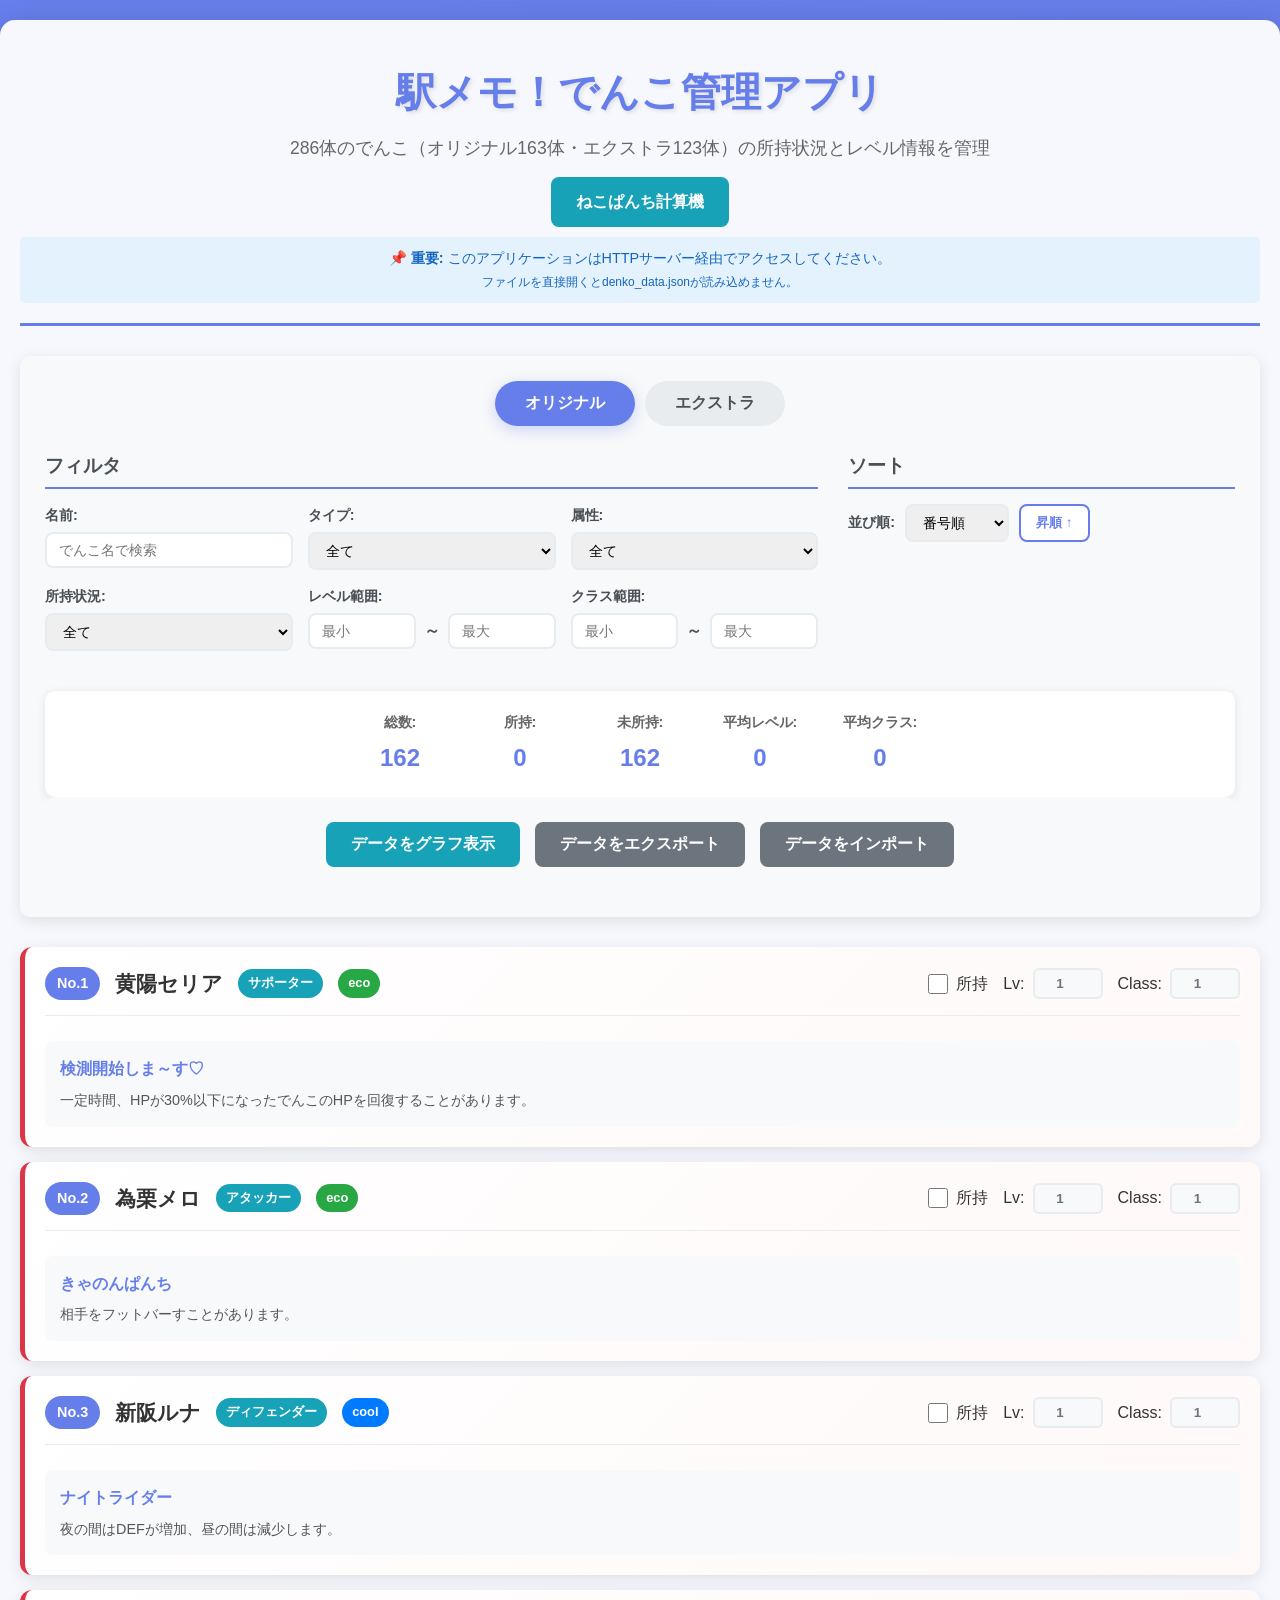
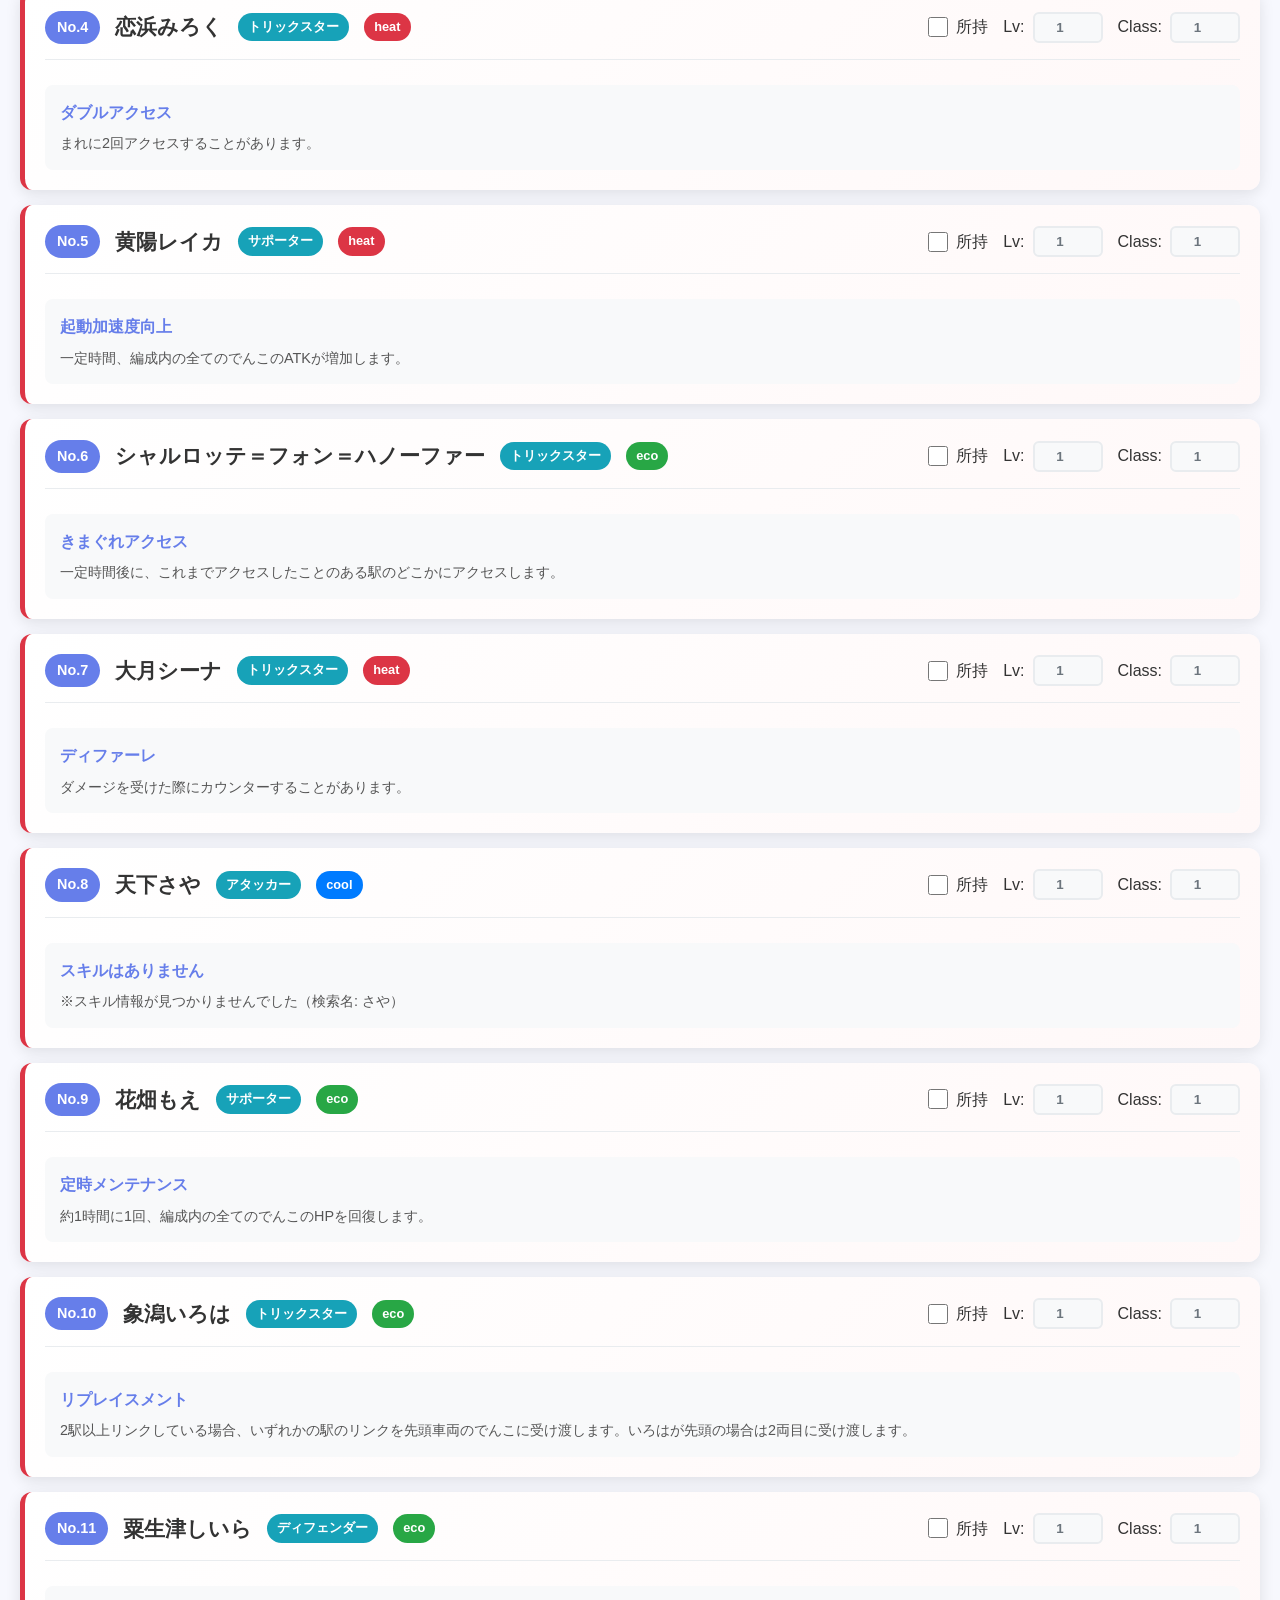
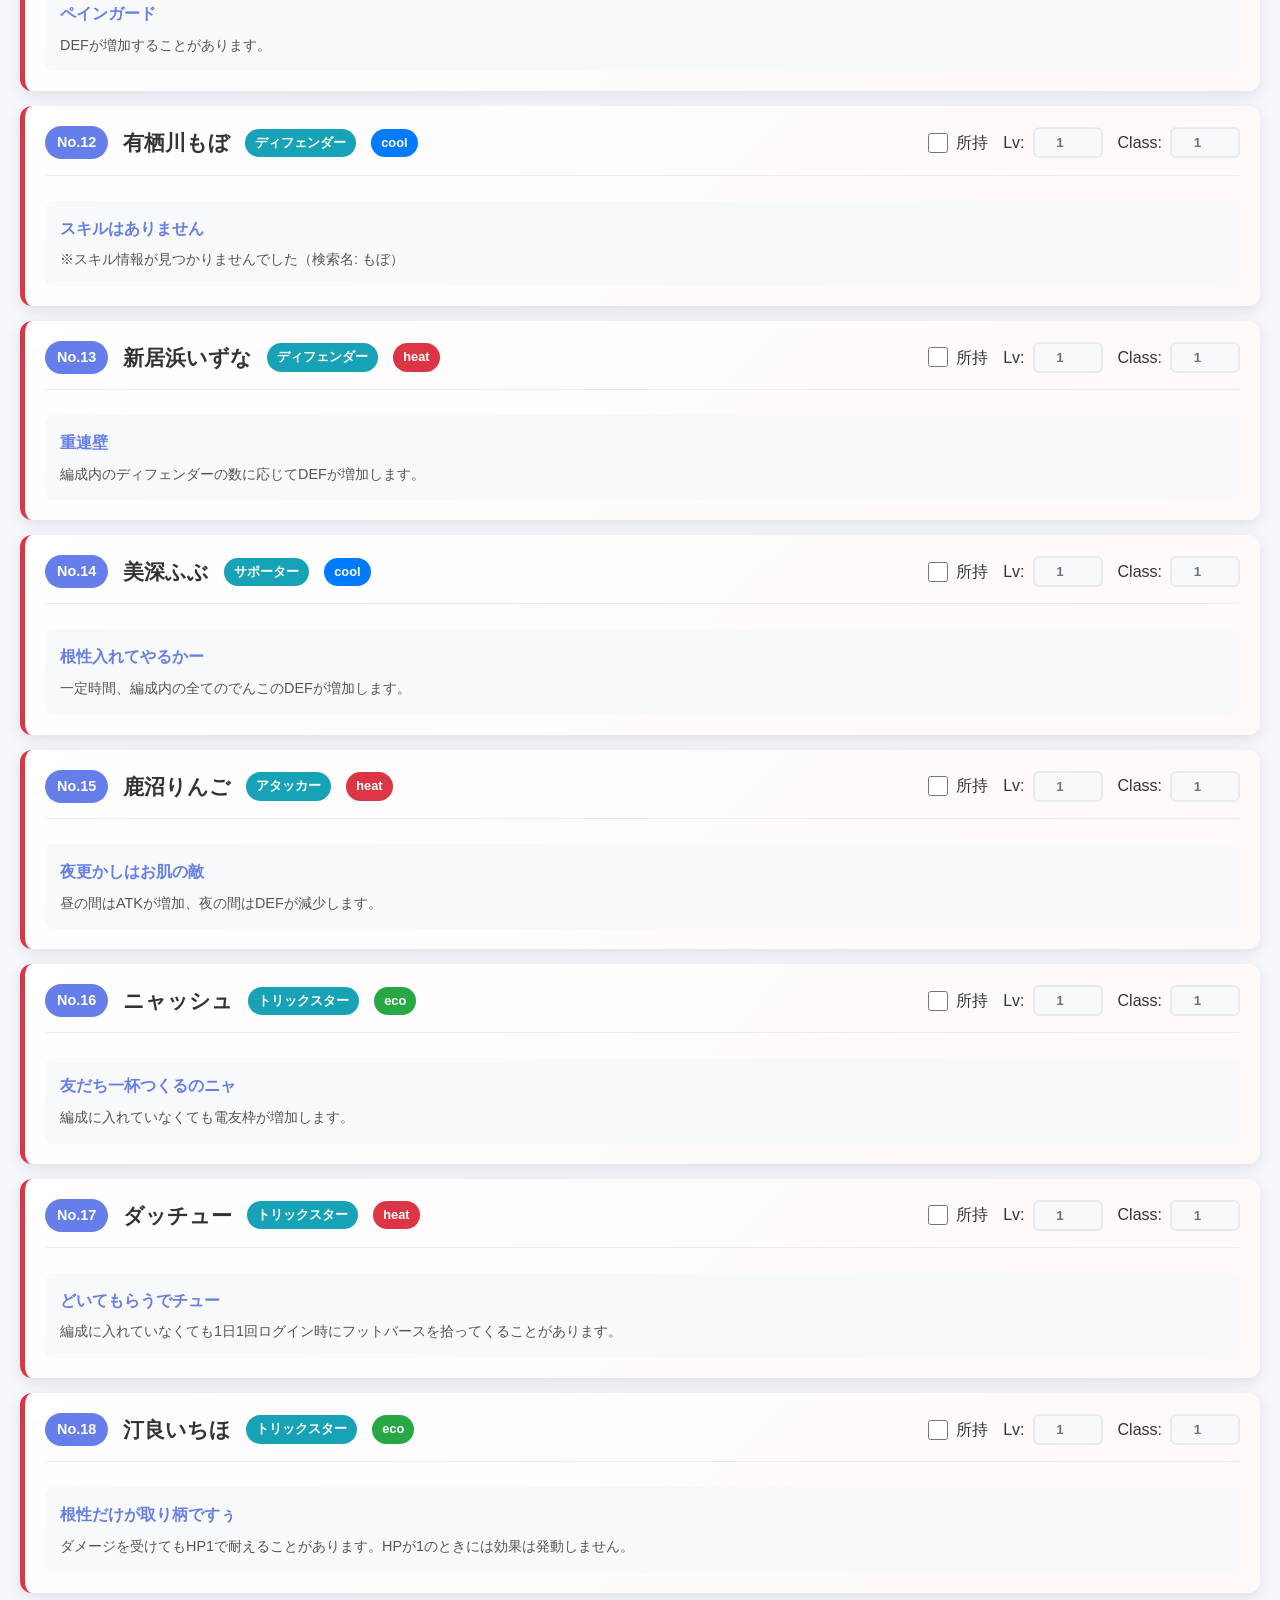
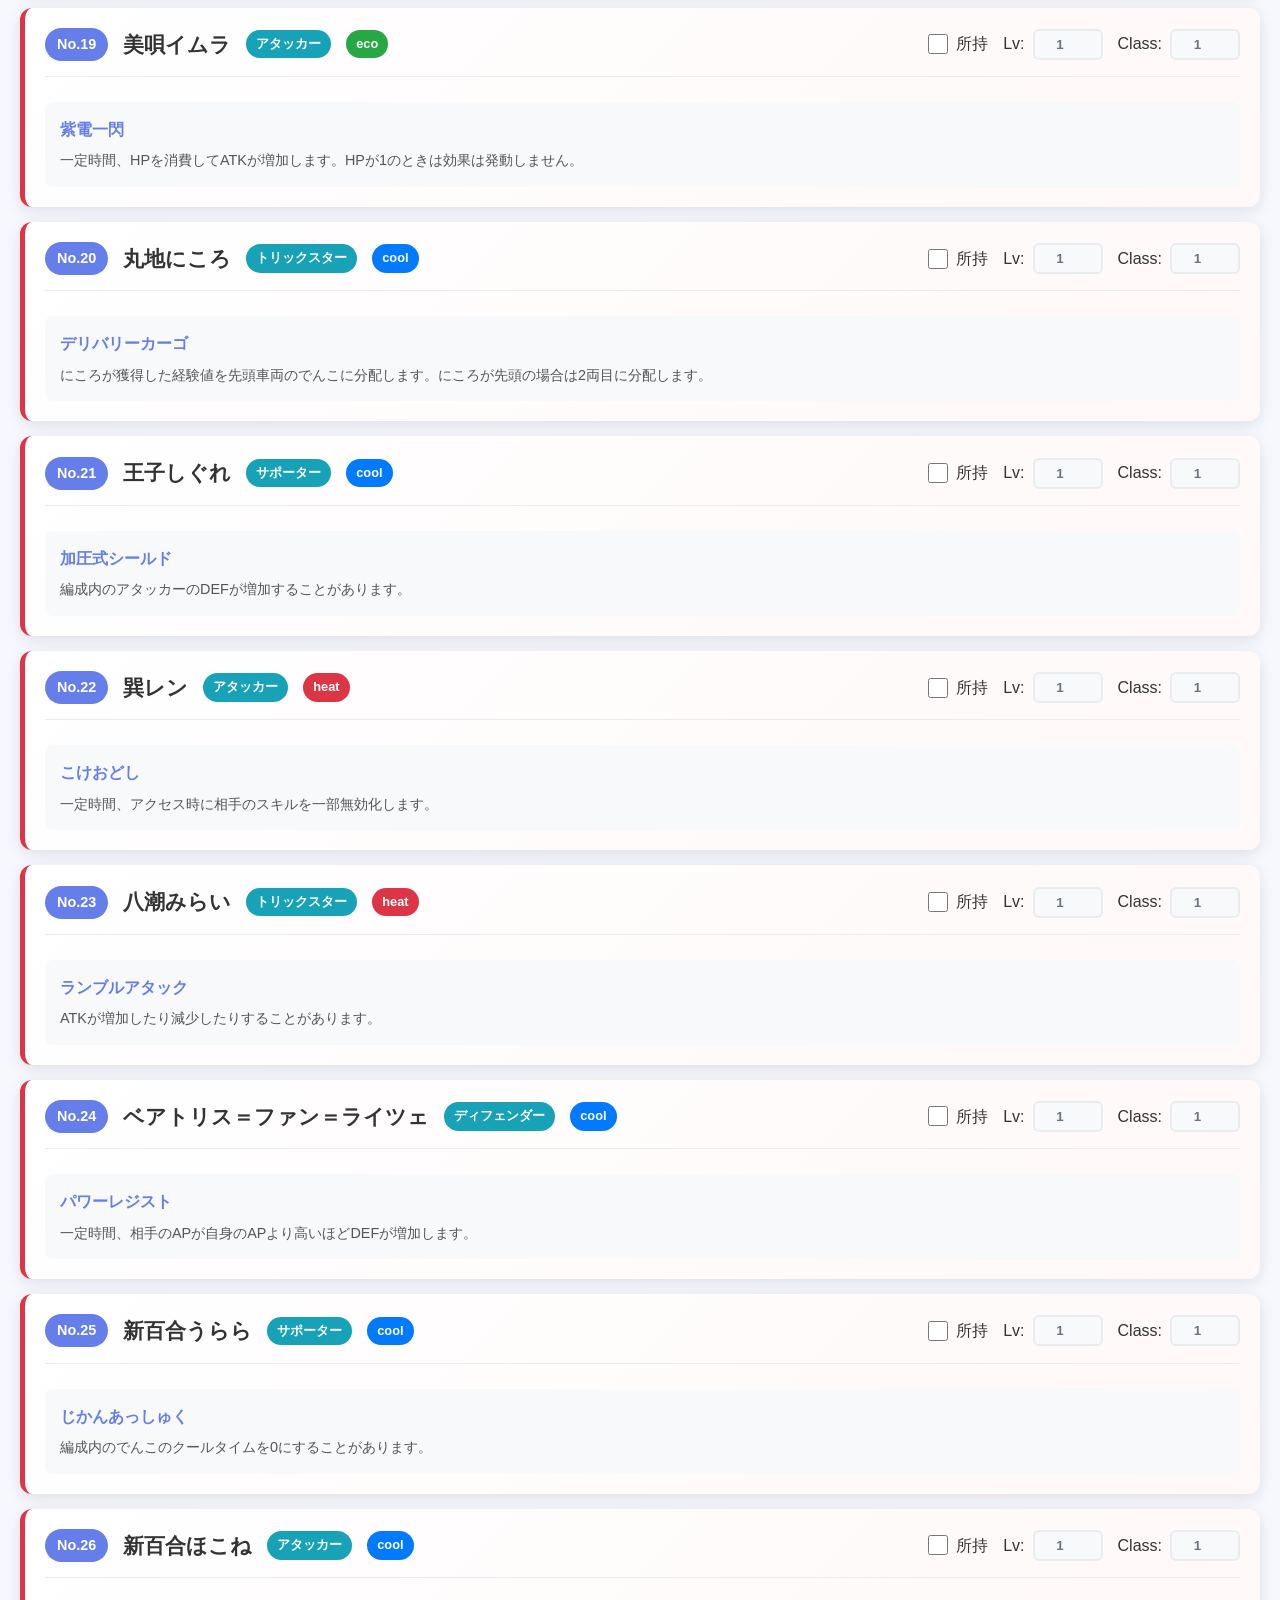
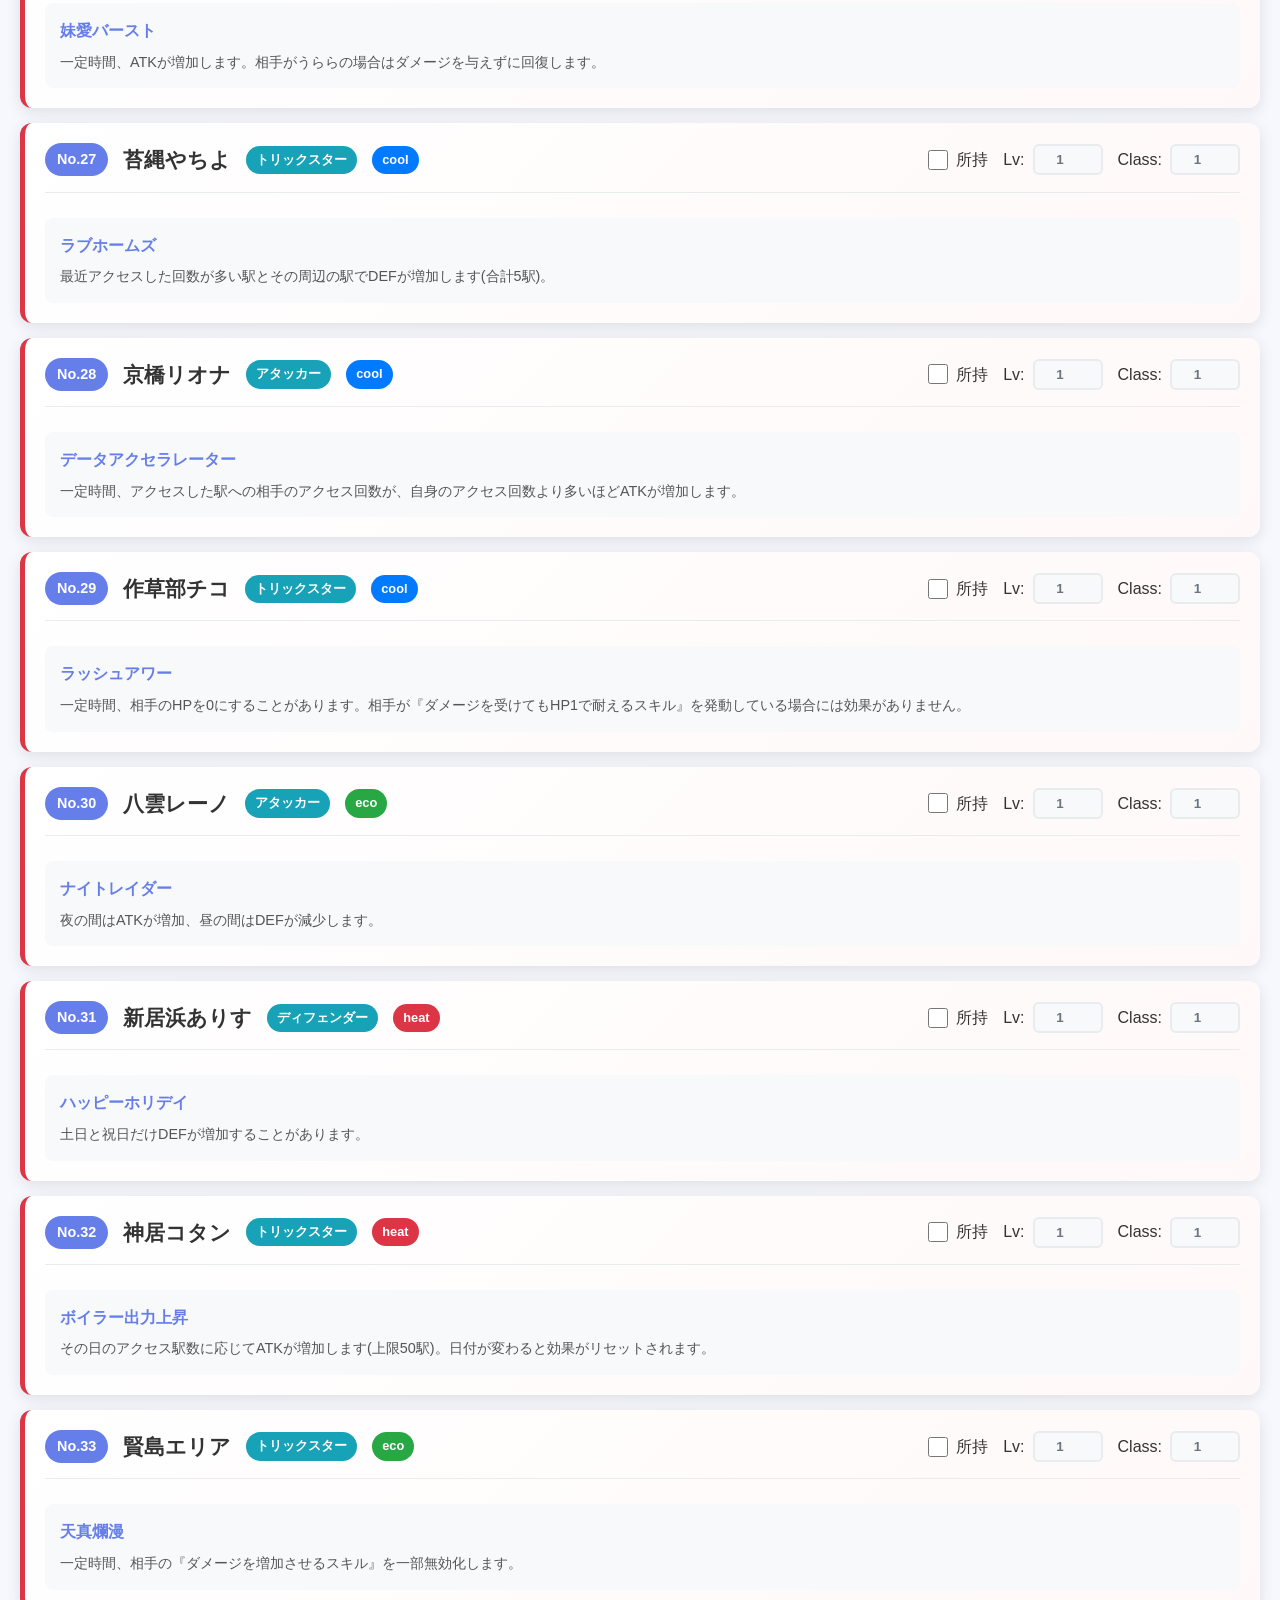
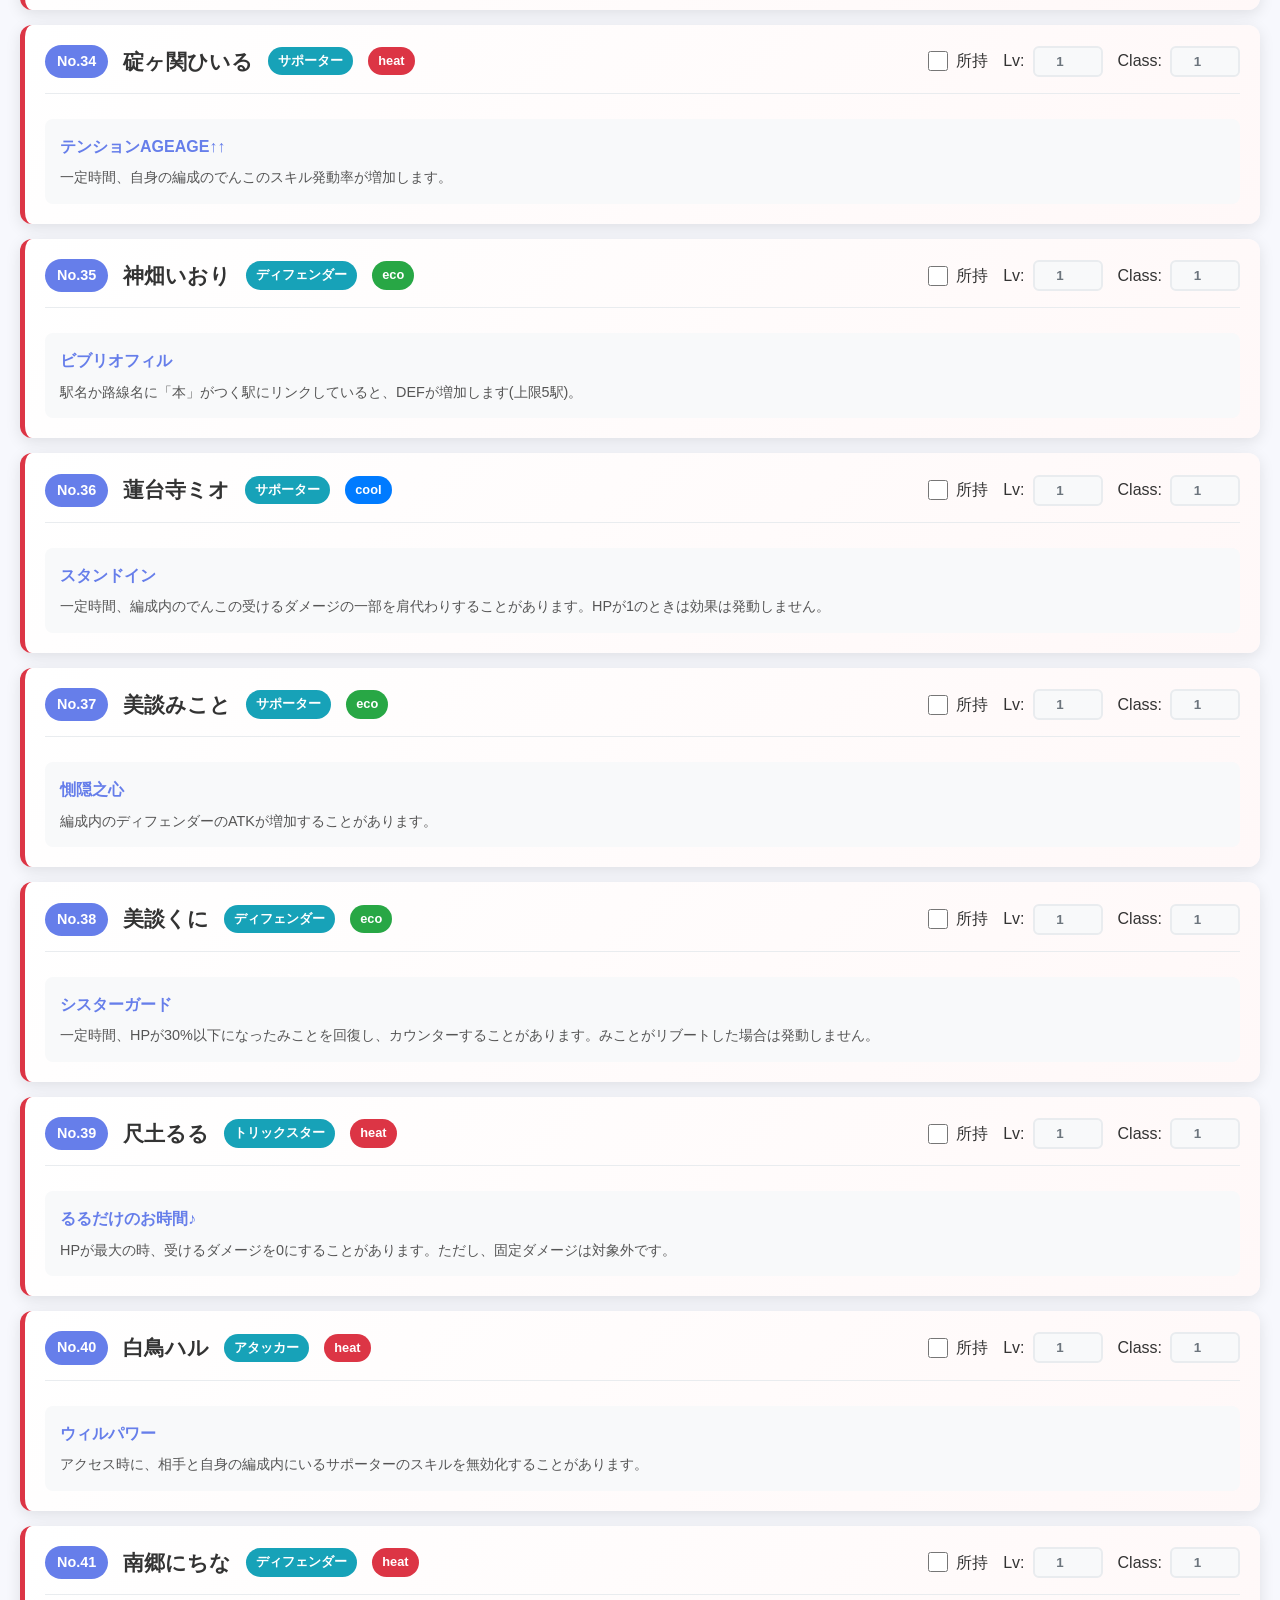
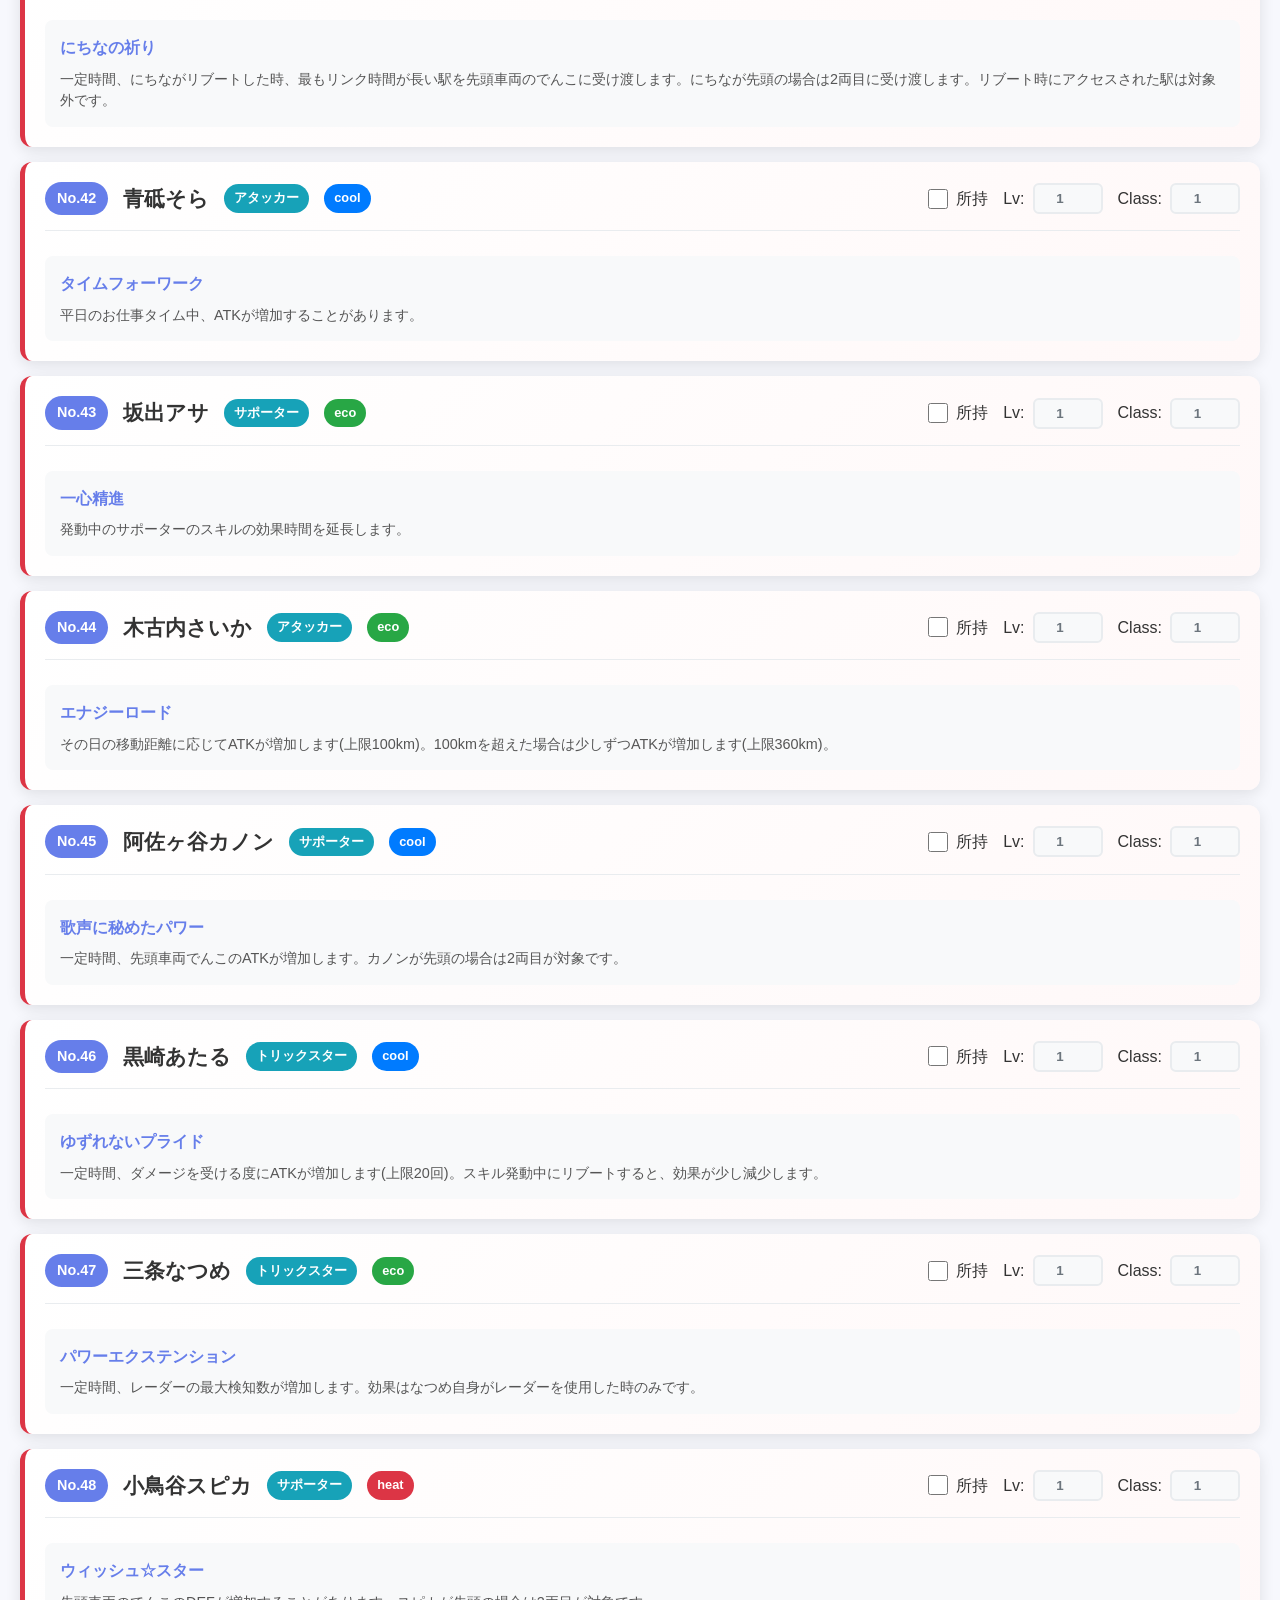
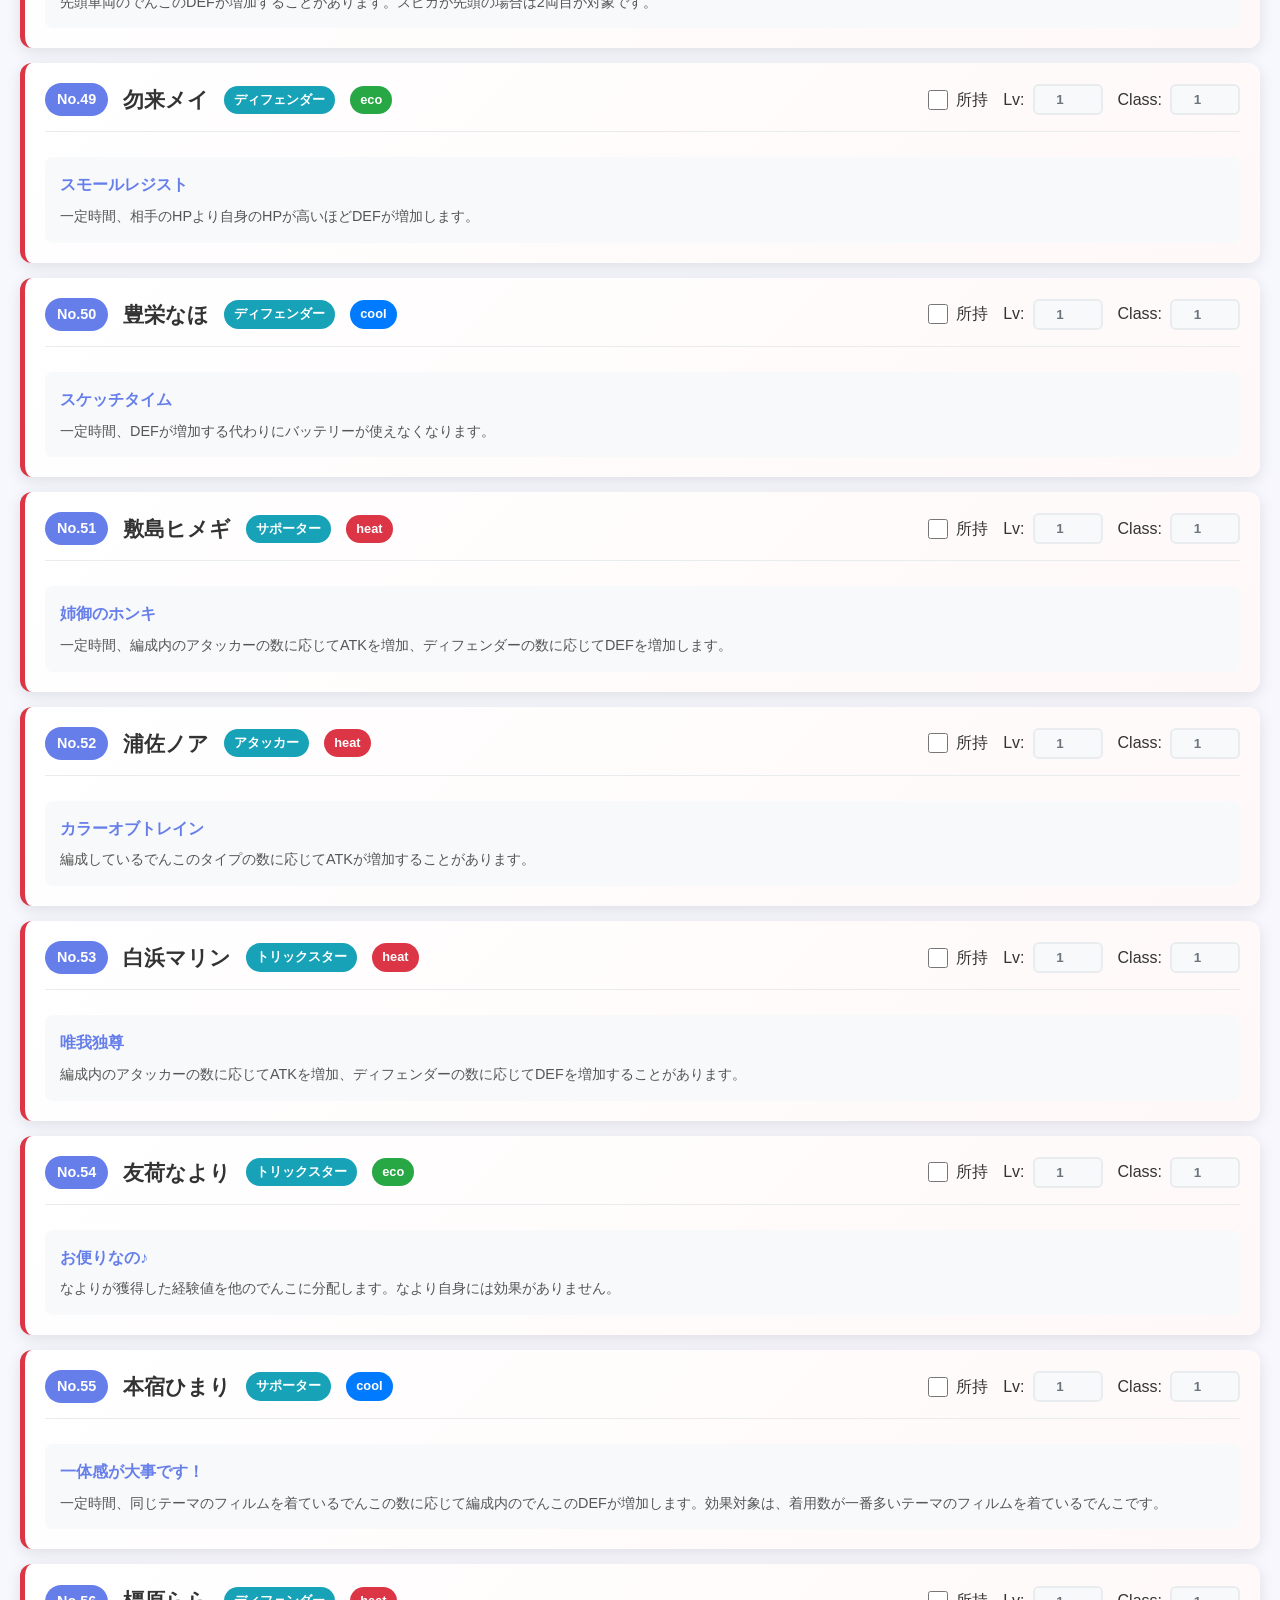
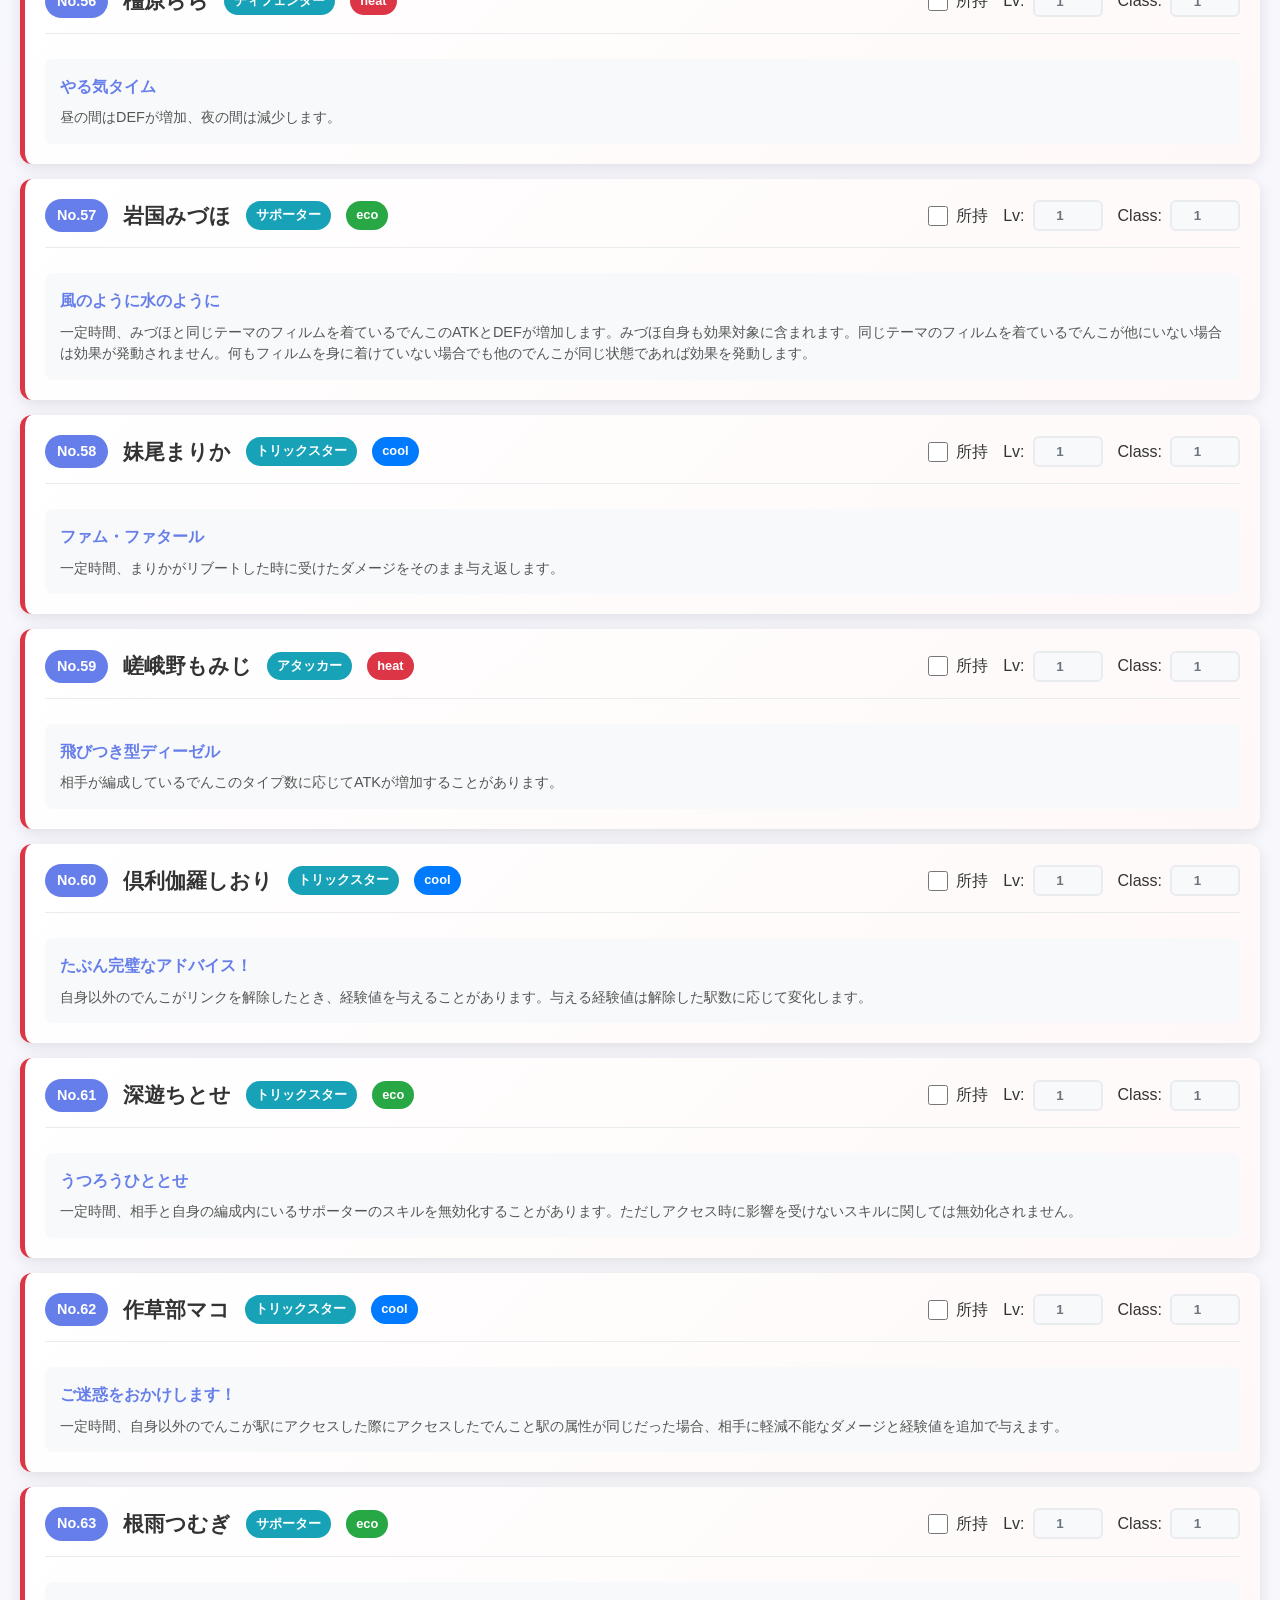
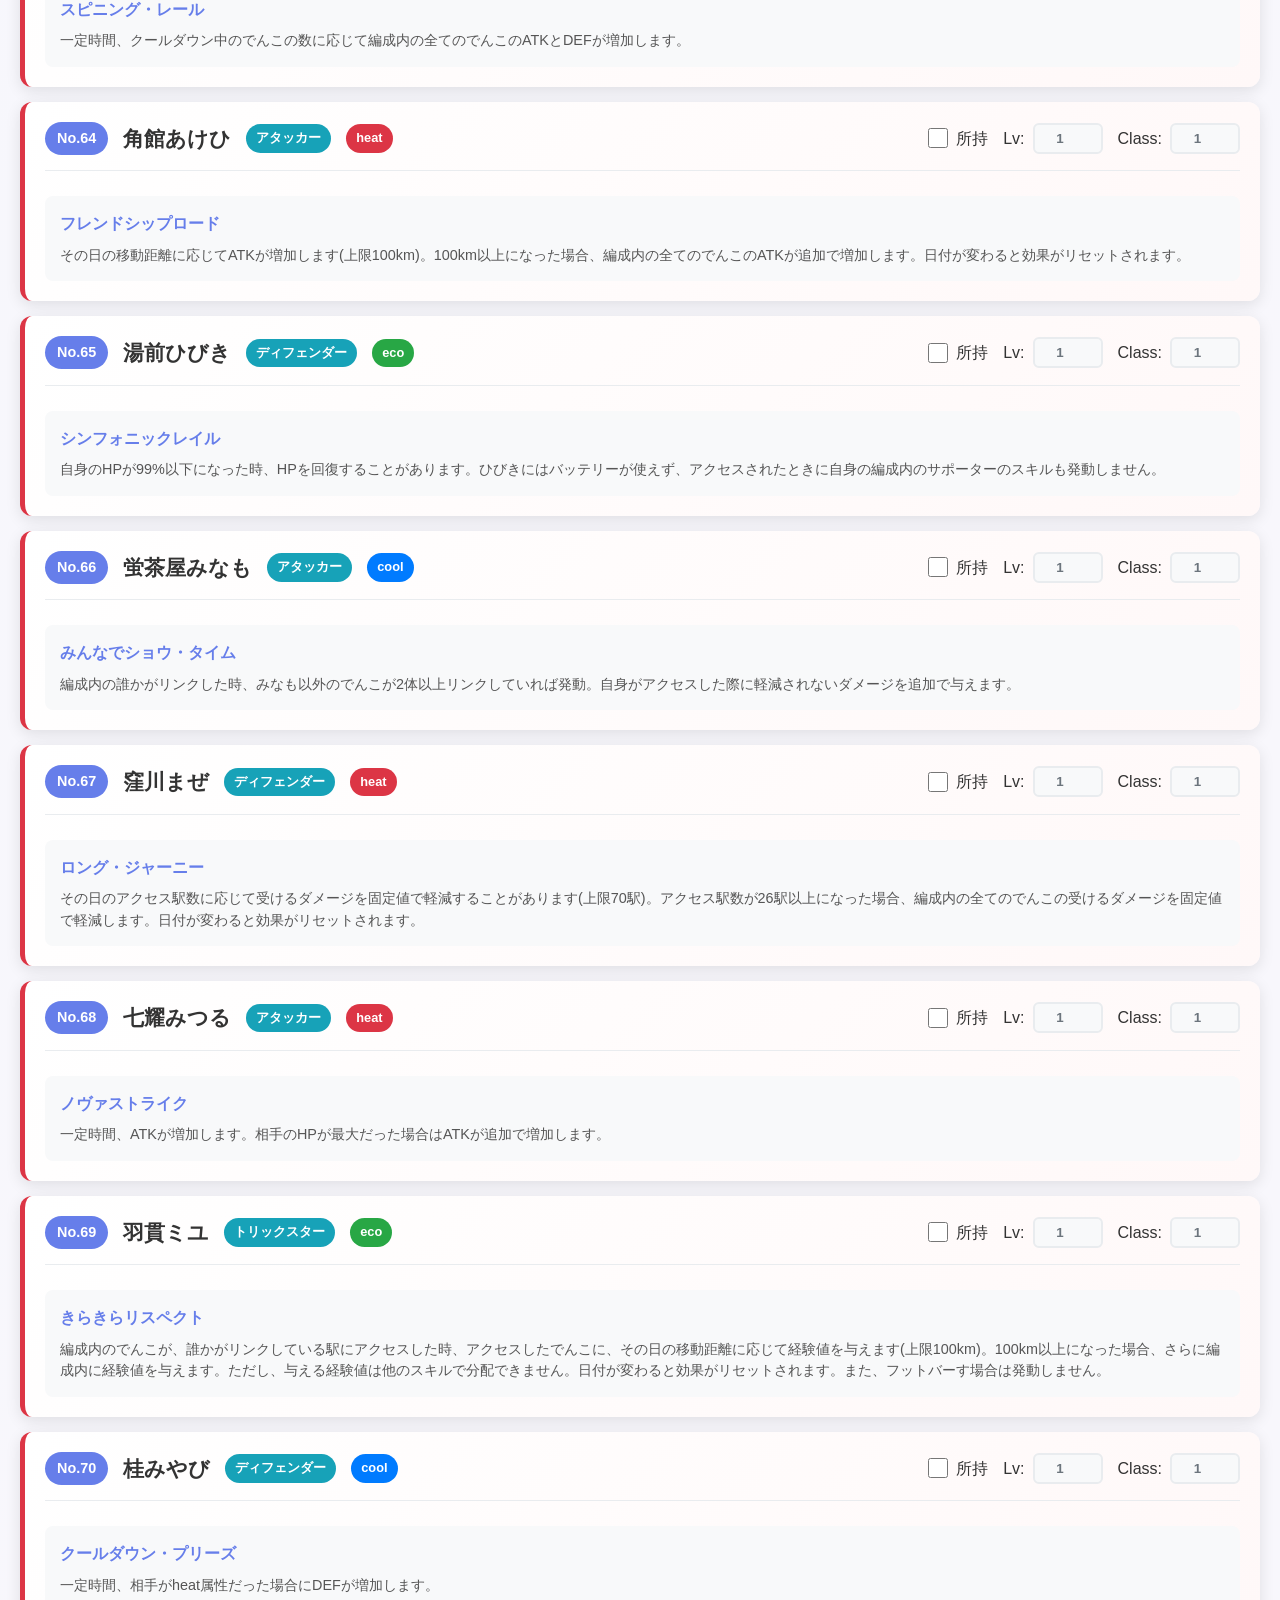
==== index.html @ 50ef8048 "Add files via upload" ====
<!DOCTYPE html>
<html lang="ja">
<head>
    <meta charset="UTF-8">
    <meta name="viewport" content="width=device-width, initial-scale=1.0">
    <title>駅メモ！でんこ管理アプリ</title>
    <link rel="icon" type="image/svg+xml" href="favicon.svg">
    <link rel="stylesheet" href="styles.css">
</head>
<body>
    <div class="container">
        <!-- ヘッダー -->
        <header class="header">
            <h1>駅メモ！でんこ管理アプリ</h1>
            <p>286体のでんこ（オリジナル163体・エクストラ123体）の所持状況とレベル情報を管理</p>
            <nav class="page-nav" style="margin-top: 15px;">
                <a href="nekopanchi.html" class="btn btn-info">ねこぱんち計算機</a>
            </nav>
            <div class="notice" style="background: #e3f2fd; padding: 10px; border-radius: 5px; margin-top: 10px; font-size: 0.9rem; color: #1565c0;">
                <strong>📌 重要:</strong> このアプリケーションはHTTPサーバー経由でアクセスしてください。
                <br><small>ファイルを直接開くとdenko_data.jsonが読み込めません。</small>
            </div>
        </header>

        <!-- コントロールパネル -->
        <div class="control-panel">
            <!-- タブ切り替え -->
            <div class="tab-container">
                <button class="tab-button active" data-tab="original">オリジナル</button>
                <button class="tab-button" data-tab="extra">エクストラ</button>
            </div>

            <!-- フィルタ・ソート -->
            <div class="filter-sort-container">
                <div class="filter-section">
                    <h3>フィルタ</h3>
                    <div class="filter-row">
                        <div class="filter-item">
                            <label for="name-filter">名前:</label>
                            <input type="text" id="name-filter" placeholder="でんこ名で検索">
                        </div>
                        <div class="filter-item">
                            <label for="type-filter">タイプ:</label>
                            <select id="type-filter">
                                <option value="">全て</option>
                                <option value="トリックスター">トリックスター</option>
                                <option value="サポーター">サポーター</option>
                                <option value="ディフェンダー">ディフェンダー</option>
                                <option value="アタッカー">アタッカー</option>
                            </select>
                        </div>
                        <div class="filter-item">
                            <label for="attribute-filter">属性:</label>
                            <select id="attribute-filter">
                                <option value="">全て</option>
                                <option value="heat">heat</option>
                                <option value="cool">cool</option>
                                <option value="eco">eco</option>
                            </select>
                        </div>
                    </div>
                    <div class="filter-row">
                        <div class="filter-item">
                            <label for="owned-filter">所持状況:</label>
                            <select id="owned-filter">
                                <option value="">全て</option>
                                <option value="owned">所持</option>
                                <option value="not-owned">未所持</option>
                            </select>
                        </div>
                        <div class="filter-item">
                            <label for="level-min">レベル範囲:</label>
                            <div class="range-inputs">
                                <input type="number" id="level-min" min="1" max="80" placeholder="最小">
                                <span>～</span>
                                <input type="number" id="level-max" min="1" max="80" placeholder="最大">
                            </div>
                        </div>
                        <div class="filter-item">
                            <label for="class-min">クラス範囲:</label>
                            <div class="range-inputs">
                                <input type="number" id="class-min" min="1" max="12" placeholder="最小">
                                <span>～</span>
                                <input type="number" id="class-max" min="1" max="12" placeholder="最大">
                            </div>
                        </div>
                    </div>
                </div>

                <div class="sort-section">
                    <h3>ソート</h3>
                    <div class="sort-controls">
                        <label for="sort-by">並び順:</label>
                        <select id="sort-by">
                            <option value="id">番号順</option>
                            <option value="name">名前順</option>
                            <option value="level">レベル順</option>
                            <option value="class">クラス順</option>
                        </select>
                        <button id="sort-direction" class="sort-direction-btn">昇順 ↑</button>
                    </div>
                </div>
            </div>

            <!-- 統計情報 -->
            <div class="stats-section">
                <div class="stat-item">
                    <span class="stat-label">総数:</span>
                    <span id="total-count">0</span>
                </div>
                <div class="stat-item">
                    <span class="stat-label">所持:</span>
                    <span id="owned-count">0</span>
                </div>
                <div class="stat-item">
                    <span class="stat-label">未所持:</span>
                    <span id="not-owned-count">0</span>
                </div>
                <div class="stat-item">
                    <span class="stat-label">平均レベル:</span>
                    <span id="average-level">0</span>
                </div>
                <div class="stat-item">
                    <span class="stat-label">平均クラス:</span>
                    <span id="average-class">0</span>
                </div>
            </div>

            <!-- データ管理 -->
            <div class="data-management">
                <button id="show-graph" class="btn btn-info">データをグラフ表示</button>
                <button id="export-data" class="btn btn-secondary">データをエクスポート</button>
                <input type="file" id="import-data" accept=".json" style="display: none;">
                <button id="import-data-btn" class="btn btn-secondary">データをインポート</button>
            </div>
        </div>

        <!-- でんこリスト -->
        <div class="denko-list-container">
            <div id="denko-list" class="denko-list">
                <!-- でんこアイテムがここに動的に追加されます -->
            </div>
        </div>
    </div>

    <!-- グラフ表示モーダル -->
    <div id="graph-modal" class="modal">
        <div class="modal-content">
            <div class="modal-header">
                <h2>レベル分布グラフ</h2>
                <span class="close">&times;</span>
            </div>
            <div class="modal-body">
                <div class="graph-controls">
                    <label>
                        <input type="radio" name="graph-type" value="original" checked>
                        オリジナルでんこ
                    </label>
                    <label>
                        <input type="radio" name="graph-type" value="extra">
                        エクストラでんこ
                    </label>
                    <label>
                        <input type="radio" name="graph-type" value="all">
                        全体
                    </label>
                </div>
                <canvas id="level-chart" width="800" height="400"></canvas>
                <div class="graph-stats">
                    <div class="stat-row">
                        <span class="stat-label">対象でんこ数:</span>
                        <span id="graph-total-count">0</span>
                    </div>
                    <div class="stat-row">
                        <span class="stat-label">所持でんこ数:</span>
                        <span id="graph-owned-count">0</span>
                    </div>
                    <div class="stat-row">
                        <span class="stat-label">平均レベル:</span>
                        <span id="graph-average-level">0</span>
                    </div>
                </div>
            </div>
        </div>
    </div>

    <script src="script.js"></script>
</body>
</html>
---- styles.css ----
/**
 * 駅メモ！でんこ管理アプリ - スタイルシート
 * 
 * 概要: でんこの所持状況とレベル管理を行うWebアプリケーションのスタイル定義
 * 主な仕様: レスポンシブデザイン、モダンなUI、使いやすいフィルタ・ソート機能
 * 制限事項: 静的ファイルのみで動作、ローカルストレージを使用
 */

/* リセットとベーススタイル */
* {
    margin: 0;
    padding: 0;
    box-sizing: border-box;
}

body {
    font-family: 'Segoe UI', Tahoma, Geneva, Verdana, sans-serif;
    line-height: 1.6;
    color: #333;
    background: linear-gradient(135deg, #667eea 0%, #764ba2 100%);
    min-height: 100vh;
}

.container {
    max-width: 1400px;
    margin: 0 auto;
    padding: 20px;
    background: rgba(255, 255, 255, 0.95);
    border-radius: 15px;
    box-shadow: 0 10px 30px rgba(0, 0, 0, 0.2);
    margin-top: 20px;
    margin-bottom: 20px;
}

/* ヘッダー */
.header {
    text-align: center;
    margin-bottom: 30px;
    padding: 20px 0;
    border-bottom: 3px solid #667eea;
}

.header h1 {
    color: #667eea;
    font-size: 2.5rem;
    margin-bottom: 10px;
    text-shadow: 2px 2px 4px rgba(0, 0, 0, 0.1);
}

.header p {
    color: #666;
    font-size: 1.1rem;
}

/* コントロールパネル */
.control-panel {
    background: #f8f9fa;
    border-radius: 10px;
    padding: 25px;
    margin-bottom: 30px;
    box-shadow: 0 4px 15px rgba(0, 0, 0, 0.1);
}

/* タブ */
.tab-container {
    display: flex;
    gap: 10px;
    margin-bottom: 25px;
    justify-content: center;
}

.tab-button {
    padding: 12px 30px;
    border: none;
    border-radius: 25px;
    background: #e9ecef;
    color: #495057;
    font-size: 1rem;
    font-weight: 600;
    cursor: pointer;
    transition: all 0.3s ease;
}

.tab-button:hover {
    background: #dee2e6;
    transform: translateY(-2px);
}

.tab-button.active {
    background: #667eea;
    color: white;
    box-shadow: 0 4px 15px rgba(102, 126, 234, 0.3);
}

/* フィルタ・ソートセクション */
.filter-sort-container {
    display: grid;
    grid-template-columns: 2fr 1fr;
    gap: 30px;
    margin-bottom: 25px;
}

.filter-section h3,
.sort-section h3 {
    color: #495057;
    margin-bottom: 15px;
    font-size: 1.2rem;
    border-bottom: 2px solid #667eea;
    padding-bottom: 5px;
}

.filter-row {
    display: flex;
    gap: 15px;
    margin-bottom: 15px;
    flex-wrap: wrap;
}

.filter-item {
    display: flex;
    flex-direction: column;
    gap: 5px;
    min-width: 150px;
    flex: 1;
}

.filter-item label {
    font-weight: 600;
    color: #495057;
    font-size: 0.9rem;
}

.filter-item input,
.filter-item select {
    padding: 8px 12px;
    border: 2px solid #e9ecef;
    border-radius: 8px;
    font-size: 0.9rem;
    transition: border-color 0.3s ease;
}

/* 範囲入力用のスタイル */
.filter-item .range-inputs {
    display: flex;
    align-items: center;
    gap: 8px;
}

.filter-item .range-inputs input {
    flex: 1;
    min-width: 60px;
}

.filter-item .range-inputs span {
    color: #495057;
    font-weight: 600;
}

.filter-item input:focus,
.filter-item select:focus {
    outline: none;
    border-color: #667eea;
    box-shadow: 0 0 0 3px rgba(102, 126, 234, 0.1);
}

.sort-controls {
    display: flex;
    gap: 10px;
    align-items: center;
    flex-wrap: wrap;
}

.sort-controls label {
    font-weight: 600;
    color: #495057;
    font-size: 0.9rem;
}

.sort-controls select {
    padding: 8px 12px;
    border: 2px solid #e9ecef;
    border-radius: 8px;
    font-size: 0.9rem;
}

.sort-direction-btn {
    padding: 8px 15px;
    border: 2px solid #667eea;
    border-radius: 8px;
    background: white;
    color: #667eea;
    cursor: pointer;
    font-weight: 600;
    transition: all 0.3s ease;
}

.sort-direction-btn:hover {
    background: #667eea;
    color: white;
}

/* 統計情報 */
.stats-section {
    display: flex;
    gap: 20px;
    justify-content: center;
    flex-wrap: wrap;
    padding: 20px;
    background: white;
    border-radius: 10px;
    box-shadow: 0 2px 10px rgba(0, 0, 0, 0.1);
}

.stat-item {
    display: flex;
    flex-direction: column;
    align-items: center;
    gap: 5px;
    min-width: 100px;
}

.stat-label {
    font-size: 0.9rem;
    color: #666;
    font-weight: 600;
}

.stat-item span:last-child {
    font-size: 1.5rem;
    font-weight: bold;
    color: #667eea;
}

/* でんこリスト */
.denko-list-container {
    margin-bottom: 30px;
}

.denko-list {
    display: grid;
    gap: 15px;
}

.denko-item {
    background: white;
    border-radius: 12px;
    padding: 20px;
    box-shadow: 0 4px 15px rgba(0, 0, 0, 0.1);
    transition: all 0.3s ease;
    border-left: 5px solid #e9ecef;
}

.denko-item:hover {
    transform: translateY(-3px);
    box-shadow: 0 8px 25px rgba(0, 0, 0, 0.15);
}

.denko-item.owned {
    border-left-color: #28a745;
    background: linear-gradient(135deg, #ffffff 0%, #f8fff9 100%);
}

.denko-item.not-owned {
    border-left-color: #dc3545;
    background: linear-gradient(135deg, #ffffff 0%, #fff8f8 100%);
}

.denko-header {
    display: flex;
    justify-content: space-between;
    align-items: center;
    margin-bottom: 15px;
    flex-wrap: wrap;
    gap: 10px;
}

.denko-basic-info {
    display: flex;
    align-items: center;
    gap: 15px;
    flex-wrap: wrap;
}

.denko-id {
    background: #667eea;
    color: white;
    padding: 5px 12px;
    border-radius: 20px;
    font-weight: bold;
    font-size: 0.9rem;
}

.denko-name {
    font-size: 1.3rem;
    font-weight: bold;
    color: #333;
}

.denko-type {
    background: #17a2b8;
    color: white;
    padding: 4px 10px;
    border-radius: 15px;
    font-size: 0.8rem;
    font-weight: 600;
}

.denko-attribute {
    padding: 4px 10px;
    border-radius: 15px;
    font-size: 0.8rem;
    font-weight: 600;
    color: white;
}

.denko-attribute.heat {
    background: #dc3545;
}

.denko-attribute.cool {
    background: #007bff;
}

.denko-attribute.eco {
    background: #28a745;
}

.denko-controls {
    display: flex;
    align-items: center;
    gap: 15px;
}

.ownership-control {
    display: flex;
    align-items: center;
    gap: 8px;
}

.ownership-checkbox {
    width: 20px;
    height: 20px;
    cursor: pointer;
}

.level-control {
    display: flex;
    align-items: center;
    gap: 8px;
}

.level-input {
    width: 70px;
    padding: 6px 8px;
    border: 2px solid #e9ecef;
    border-radius: 6px;
    text-align: center;
    font-weight: bold;
}

.level-input:focus {
    outline: none;
    border-color: #667eea;
}

.level-input:disabled {
    background: #f8f9fa;
    color: #6c757d;
}

.class-control {
    display: flex;
    align-items: center;
    gap: 8px;
}

.class-input {
    width: 70px;
    padding: 6px 8px;
    border: 2px solid #e9ecef;
    border-radius: 6px;
    text-align: center;
    font-weight: bold;
}

.class-input:focus {
    outline: none;
    border-color: #667eea;
}

.class-input:disabled {
    background: #f8f9fa;
    color: #6c757d;
}

.denko-details {
    margin-top: 15px;
    padding-top: 15px;
    border-top: 1px solid #e9ecef;
}

.skill-info {
    background: #f8f9fa;
    padding: 15px;
    border-radius: 8px;
    margin-top: 10px;
}

.skill-name {
    font-weight: bold;
    color: #667eea;
    margin-bottom: 8px;
    font-size: 1rem;
}

.skill-effect {
    color: #555;
    line-height: 1.5;
    font-size: 0.9rem;
}

/* データ管理 */
.data-management {
    display: flex;
    gap: 15px;
    justify-content: center;
    flex-wrap: wrap;
    padding: 25px;
    background: #f8f9fa;
    border-radius: 10px;
}

.btn {
    padding: 12px 25px;
    border: none;
    border-radius: 8px;
    font-size: 1rem;
    font-weight: 600;
    cursor: pointer;
    transition: all 0.3s ease;
    text-decoration: none;
    display: inline-block;
}

.btn-primary {
    background: #667eea;
    color: white;
}

.btn-primary:hover {
    background: #5a6fd8;
    transform: translateY(-2px);
    box-shadow: 0 4px 15px rgba(102, 126, 234, 0.3);
}

.btn-secondary {
    background: #6c757d;
    color: white;
}

.btn-secondary:hover {
    background: #5a6268;
    transform: translateY(-2px);
    box-shadow: 0 4px 15px rgba(108, 117, 125, 0.3);
}

.btn-info {
    background: #17a2b8;
    color: white;
}

.btn-info:hover {
    background: #138496;
    transform: translateY(-2px);
    box-shadow: 0 4px 15px rgba(23, 162, 184, 0.3);
}

/* モーダル */
.modal {
    display: none;
    position: fixed;
    z-index: 1000;
    left: 0;
    top: 0;
    width: 100%;
    height: 100%;
    background-color: rgba(0, 0, 0, 0.5);
    animation: fadeIn 0.3s ease;
}

.modal-content {
    background-color: white;
    margin: 5% auto;
    padding: 0;
    border-radius: 15px;
    width: 90%;
    max-width: 900px;
    max-height: 80vh;
    overflow-y: auto;
    box-shadow: 0 10px 30px rgba(0, 0, 0, 0.3);
    animation: slideDown 0.3s ease;
}

.modal-header {
    display: flex;
    justify-content: space-between;
    align-items: center;
    padding: 20px 25px;
    border-bottom: 2px solid #e9ecef;
    background: linear-gradient(135deg, #667eea 0%, #764ba2 100%);
    color: white;
    border-radius: 15px 15px 0 0;
}

.modal-header h2 {
    margin: 0;
    font-size: 1.5rem;
}

.close {
    color: white;
    font-size: 28px;
    font-weight: bold;
    cursor: pointer;
    line-height: 1;
    padding: 5px;
    border-radius: 50%;
    transition: all 0.3s ease;
}

.close:hover {
    background-color: rgba(255, 255, 255, 0.2);
    transform: scale(1.1);
}

.modal-body {
    padding: 25px;
}

/* グラフコントロール */
.graph-controls {
    display: flex;
    gap: 20px;
    margin-bottom: 20px;
    justify-content: center;
    flex-wrap: wrap;
}

.graph-controls label {
    display: flex;
    align-items: center;
    gap: 8px;
    padding: 10px 15px;
    background: #f8f9fa;
    border-radius: 20px;
    cursor: pointer;
    transition: all 0.3s ease;
    font-weight: 600;
}

.graph-controls label:hover {
    background: #e9ecef;
    transform: translateY(-2px);
}

.graph-controls input[type="radio"] {
    width: 18px;
    height: 18px;
}

.graph-controls input[type="radio"]:checked + label,
.graph-controls label:has(input[type="radio"]:checked) {
    background: #667eea;
    color: white;
}

/* グラフエリア */
#level-chart {
    width: 100%;
    height: 400px;
    border: 2px solid #e9ecef;
    border-radius: 10px;
    background: white;
    margin-bottom: 20px;
}

/* グラフ統計 */
.graph-stats {
    display: flex;
    gap: 30px;
    justify-content: center;
    flex-wrap: wrap;
    padding: 20px;
    background: #f8f9fa;
    border-radius: 10px;
}

.stat-row {
    display: flex;
    flex-direction: column;
    align-items: center;
    gap: 5px;
    min-width: 120px;
}

.stat-row .stat-label {
    font-size: 0.9rem;
    color: #666;
    font-weight: 600;
}

.stat-row span:last-child {
    font-size: 1.3rem;
    font-weight: bold;
    color: #667eea;
}

/* アニメーション */
@keyframes fadeIn {
    from { opacity: 0; }
    to { opacity: 1; }
}

@keyframes slideDown {
    from { 
        opacity: 0;
        transform: translateY(-50px);
    }
    to { 
        opacity: 1;
        transform: translateY(0);
    }
}

/* レスポンシブデザイン */
@media (max-width: 768px) {
    .container {
        margin: 10px;
        padding: 15px;
    }
    
    .header h1 {
        font-size: 2rem;
    }
    
    .filter-sort-container {
        grid-template-columns: 1fr;
        gap: 20px;
    }
    
    .filter-row {
        flex-direction: column;
        gap: 10px;
    }
    
    .filter-item {
        min-width: auto;
    }
    
    .denko-header {
        flex-direction: column;
        align-items: flex-start;
    }
    
    .denko-basic-info {
        width: 100%;
    }
    
    .denko-controls {
        width: 100%;
        justify-content: space-between;
    }
    
    .stats-section {
        gap: 15px;
    }
    
    .data-management {
        flex-direction: column;
        align-items: center;
    }
    
    .btn {
        width: 100%;
        max-width: 300px;
    }
    
    .modal-content {
        width: 95%;
        margin: 2% auto;
    }
    
    .graph-controls {
        flex-direction: column;
        align-items: center;
    }
    
    .graph-stats {
        gap: 15px;
    }
    
    #level-chart {
        height: 300px;
    }
}

@media (max-width: 480px) {
    .tab-container {
        flex-direction: column;
    }
    
    .tab-button {
        width: 100%;
    }
    
    .denko-basic-info {
        flex-direction: column;
        align-items: flex-start;
        gap: 10px;
    }
}

/* ねこぱんち計算機 */
.page-nav {
    margin-top: 15px;
}

.page-nav .btn {
    text-decoration: none;
    display: inline-block;
}

.calculator-panel {
    background: #f8f9fa;
    border-radius: 10px;
    padding: 25px;
    box-shadow: 0 4px 15px rgba(0, 0, 0, 0.1);
}

.calculator-section {
    margin-bottom: 25px;
}

.calculator-section h2 {
    color: #667eea;
    margin-bottom: 20px;
    padding-bottom: 8px;
    border-bottom: 2px solid #e9ecef;
}

.calculator-form {
    display: grid;
    gap: 20px;
    max-width: 600px;
}

.form-group {
    display: flex;
    flex-direction: column;
    gap: 8px;
}

.form-group label,
.punch-selector legend {
    font-weight: 600;
    color: #495057;
}

.form-group input[type="number"] {
    padding: 10px 12px;
    border: 2px solid #dee2e6;
    border-radius: 8px;
    font-size: 1rem;
    max-width: 200px;
}

.form-group input[type="number"]:focus {
    outline: none;
    border-color: #667eea;
}

.form-hint {
    font-size: 0.9rem;
    color: #6c757d;
}

.punch-selector {
    border: none;
    padding: 0;
    margin: 0;
}

.punch-option {
    display: flex;
    align-items: center;
    gap: 12px;
    padding: 12px 16px;
    margin-bottom: 8px;
    background: #fff;
    border: 2px solid #dee2e6;
    border-radius: 8px;
    cursor: pointer;
    transition: border-color 0.2s, background-color 0.2s;
}

.punch-option:hover {
    border-color: #667eea;
    background: #f8f9ff;
}

.punch-option input[type="radio"] {
    accent-color: #667eea;
}

.punch-label {
    flex: 1;
    font-weight: 600;
}

.punch-exp {
    color: #667eea;
    font-weight: 700;
}

.bonus-selector {
    border: none;
    padding: 0;
    margin: 0;
}

.bonus-option {
    display: flex;
    align-items: center;
    gap: 12px;
    padding: 12px 16px;
    margin-bottom: 8px;
    background: #fff;
    border: 2px solid #dee2e6;
    border-radius: 8px;
    cursor: pointer;
    transition: border-color 0.2s, background-color 0.2s;
}

.bonus-option:hover {
    border-color: #f59e0b;
    background: #fffbeb;
}

.bonus-option input[type="checkbox"] {
    accent-color: #f59e0b;
    width: 18px;
    height: 18px;
}

.bonus-label {
    flex: 1;
    font-weight: 600;
}

.bonus-rate {
    color: #d97706;
    font-weight: 700;
}

.result-detail {
    font-size: 0.85rem;
    color: #6c757d;
    font-weight: 500;
    line-height: 1.4;
}

.error-message {
    background: #ffebee;
    color: #c62828;
    padding: 12px 16px;
    border-radius: 8px;
    margin-bottom: 20px;
    border-left: 4px solid #c62828;
}

.result-grid {
    display: grid;
    grid-template-columns: repeat(auto-fit, minmax(220px, 1fr));
    gap: 15px;
    margin-bottom: 25px;
}

.result-card {
    background: #fff;
    border-radius: 10px;
    padding: 18px;
    box-shadow: 0 2px 8px rgba(0, 0, 0, 0.08);
    display: flex;
    flex-direction: column;
    gap: 8px;
}

.result-card.highlight {
    border: 2px solid #667eea;
    background: linear-gradient(135deg, #f8f9ff 0%, #fff 100%);
}

.result-label {
    font-size: 0.9rem;
    color: #6c757d;
    font-weight: 600;
}

.result-value {
    font-size: 1.5rem;
    font-weight: bold;
    color: #667eea;
}

.result-value-sm {
    font-size: 1.1rem;
    line-height: 1.4;
}

.exp-progress-container {
    background: #fff;
    border-radius: 10px;
    padding: 20px;
    box-shadow: 0 2px 8px rgba(0, 0, 0, 0.08);
}

.progress-label {
    font-weight: 600;
    color: #495057;
    margin-bottom: 10px;
}

.exp-progress-track {
    height: 24px;
    background: #e9ecef;
    border-radius: 12px;
    overflow: hidden;
}

.exp-progress-bar {
    height: 100%;
    width: 0;
    background: linear-gradient(90deg, #667eea 0%, #764ba2 100%);
    border-radius: 12px;
    transition: width 0.3s ease;
}

.progress-text {
    margin-top: 8px;
    text-align: center;
    color: #6c757d;
    font-weight: 600;
}
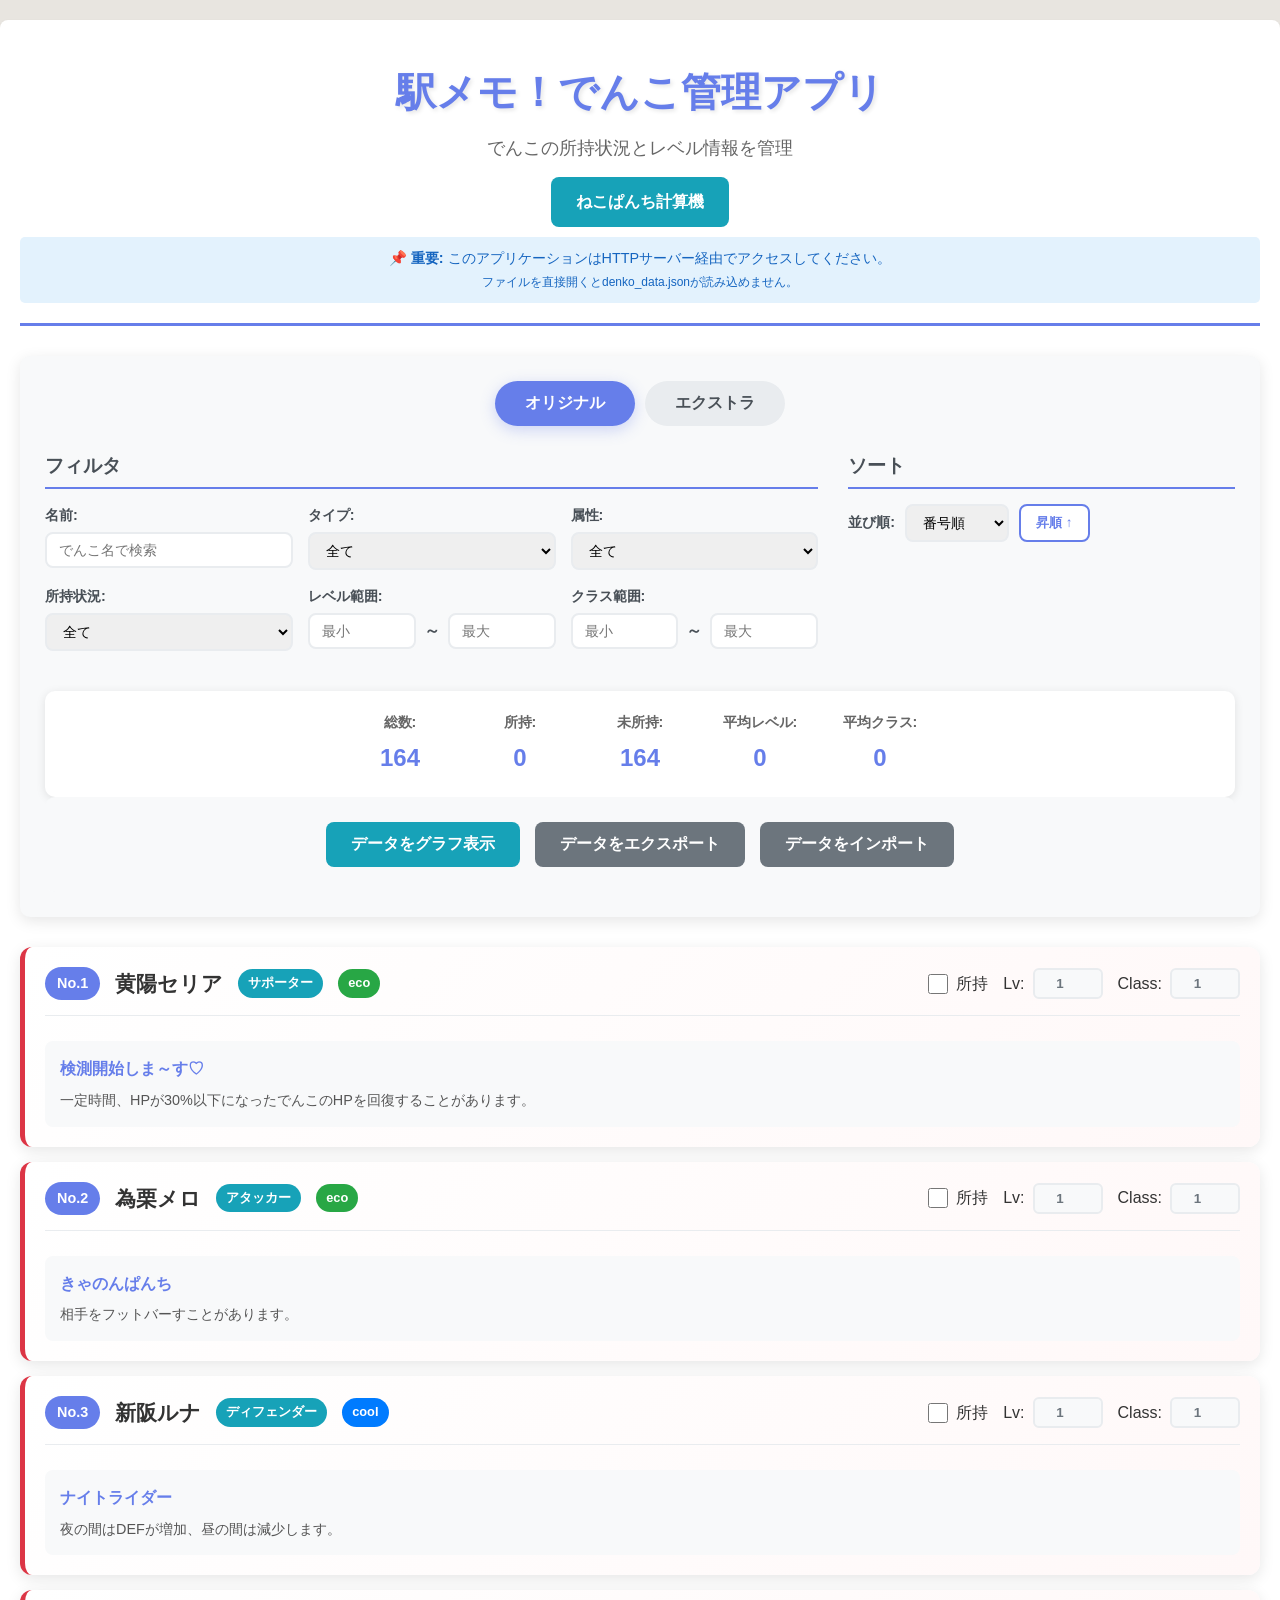
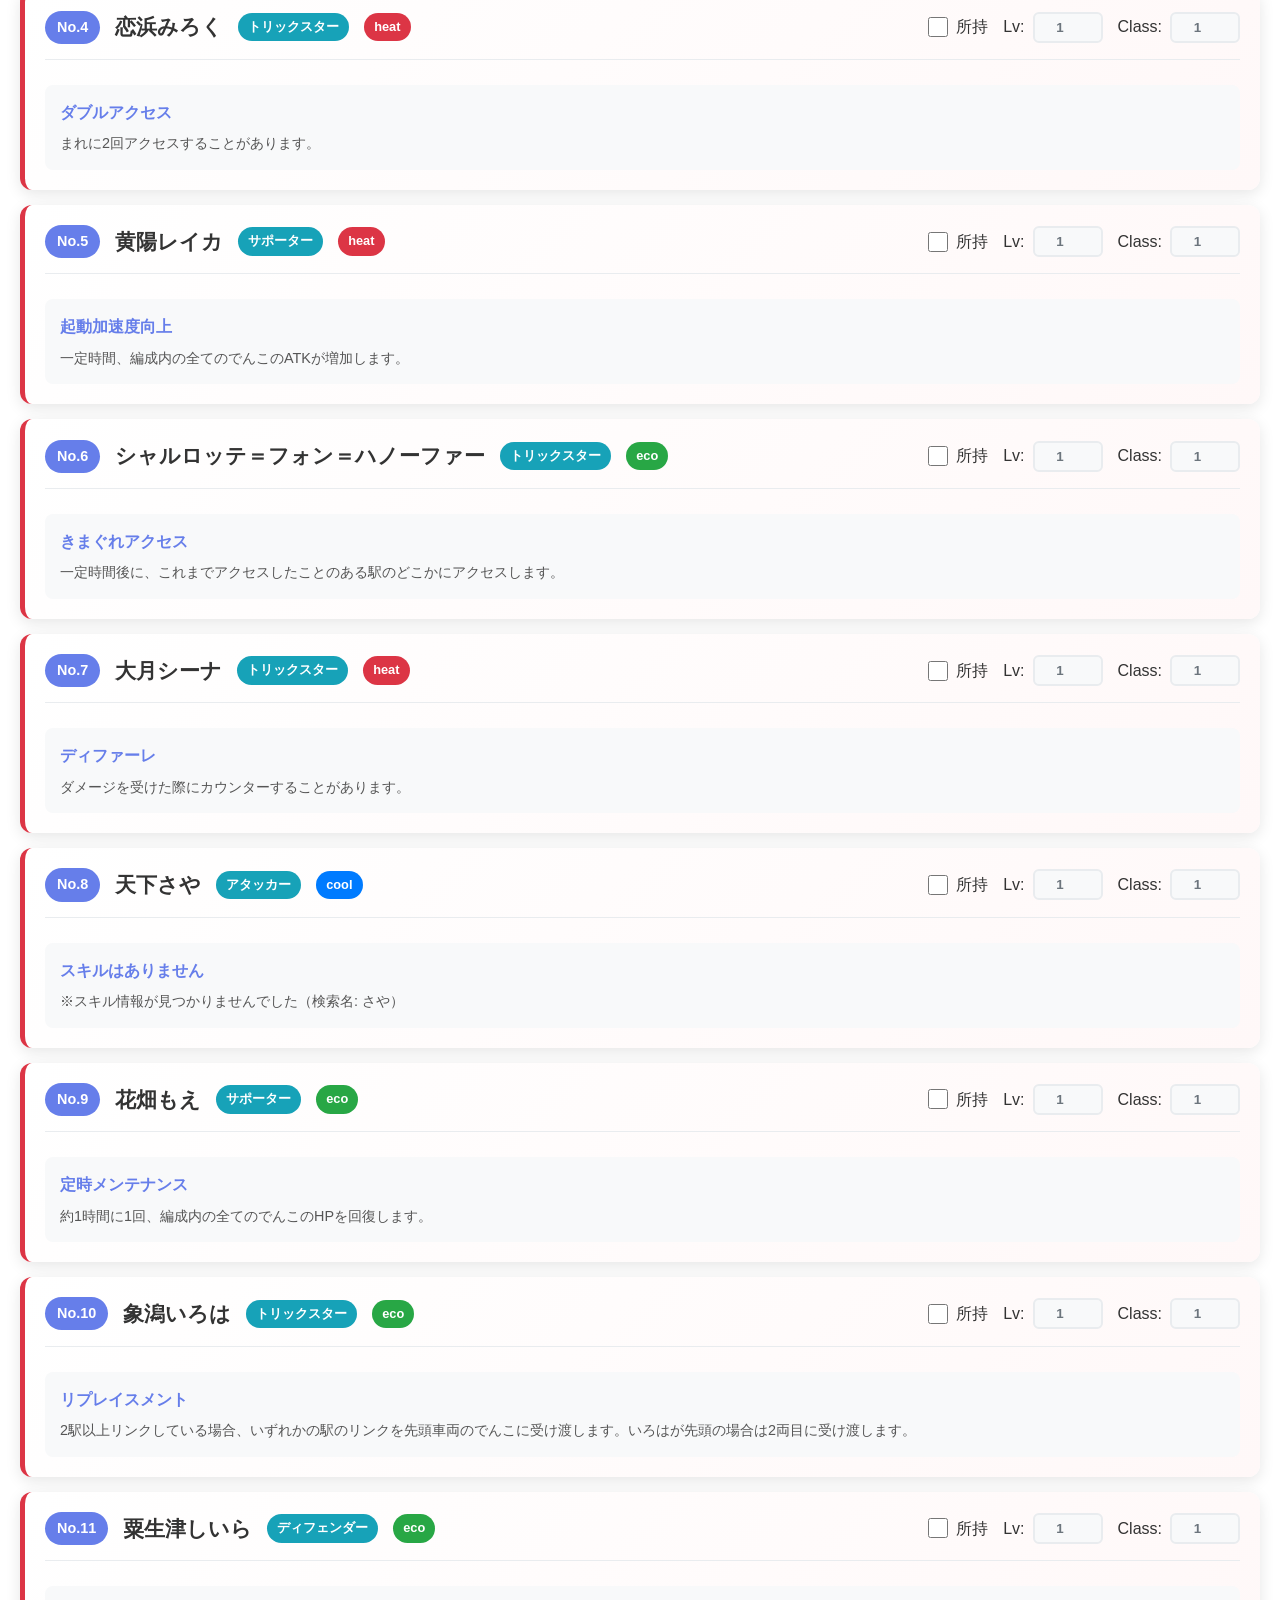
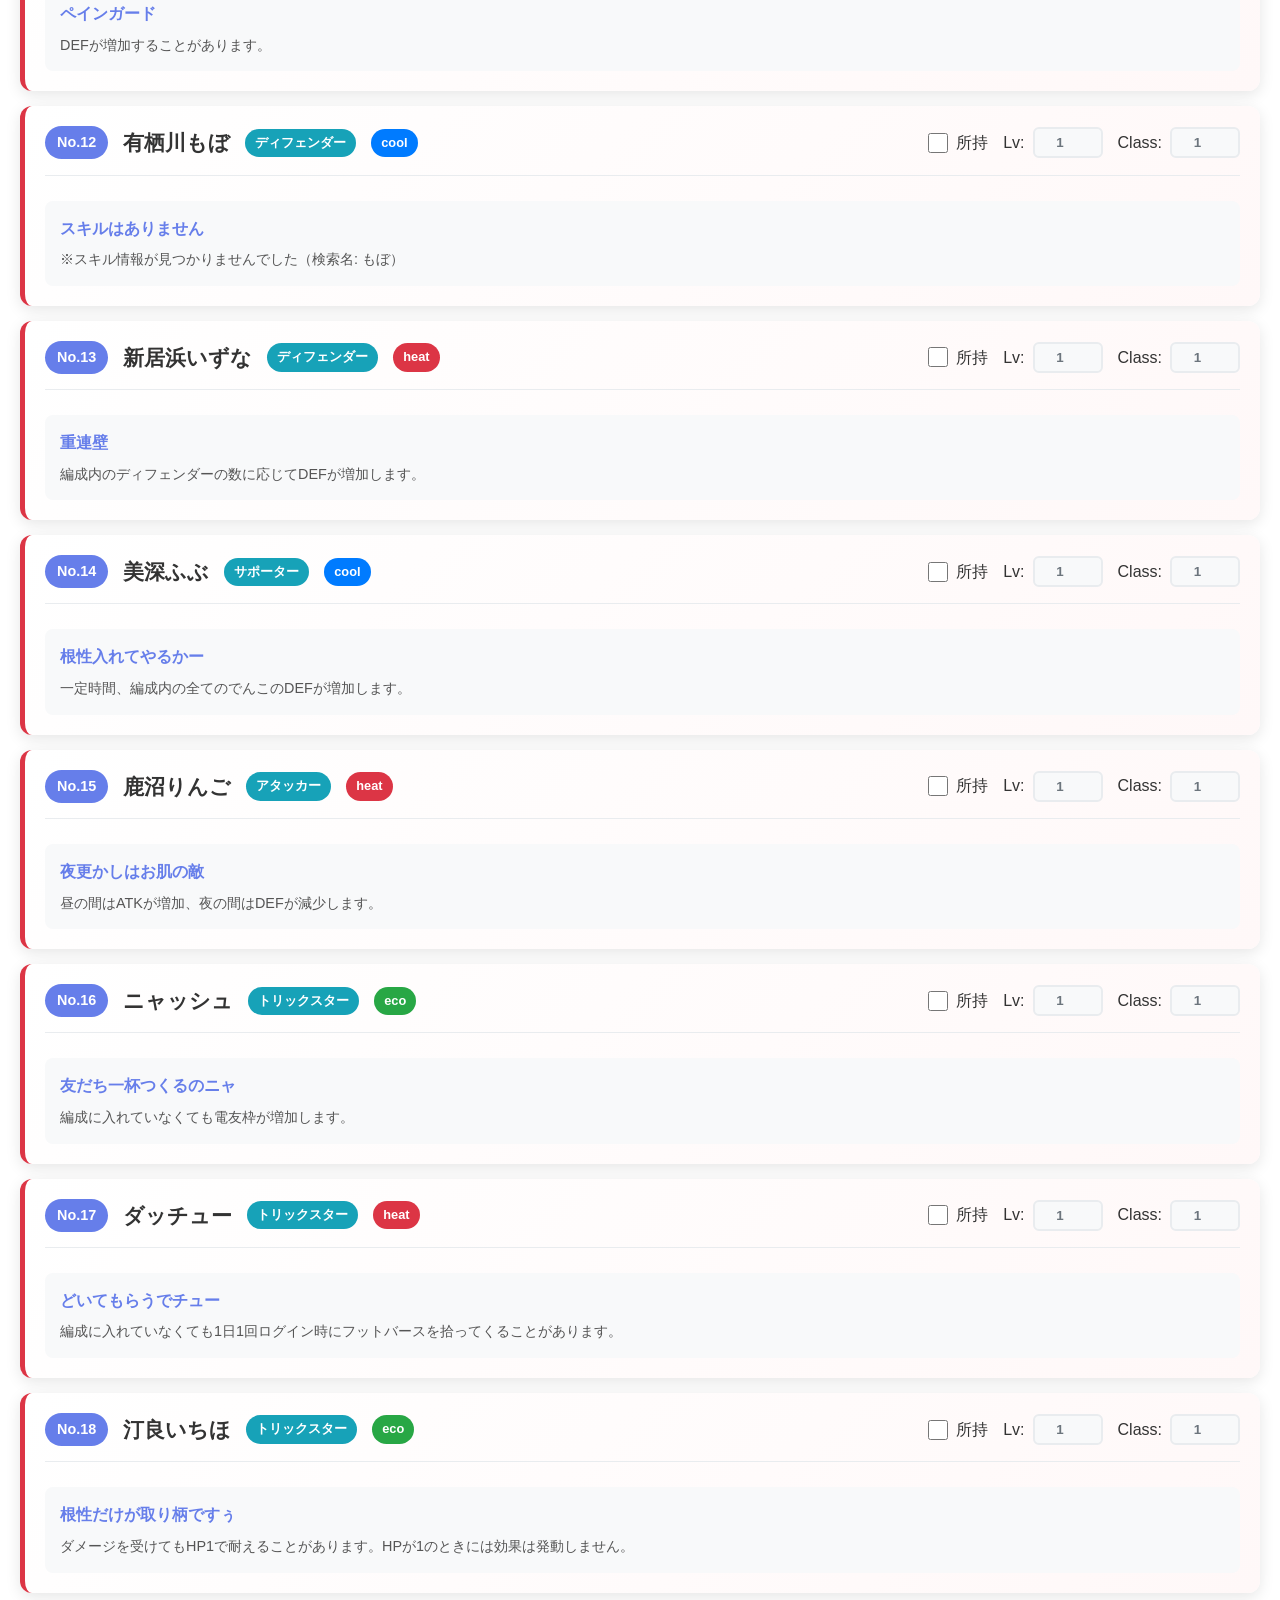
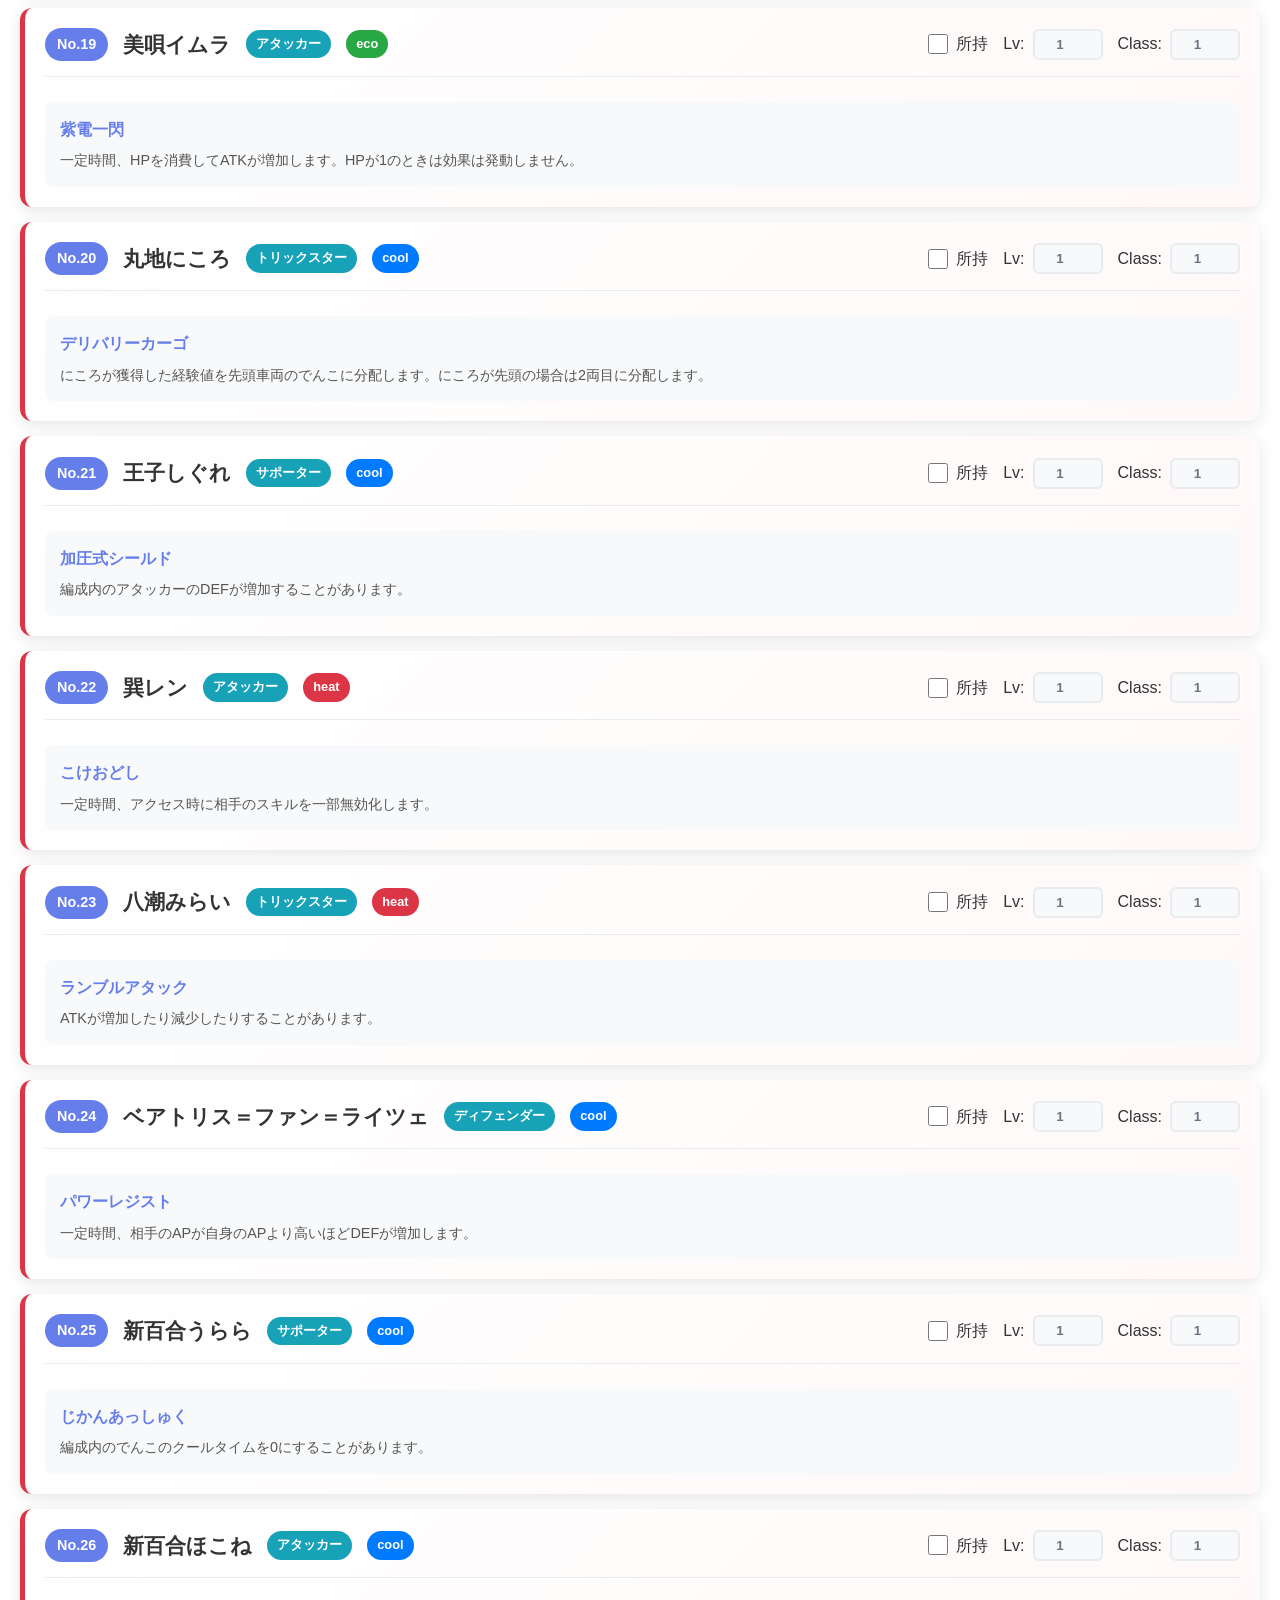
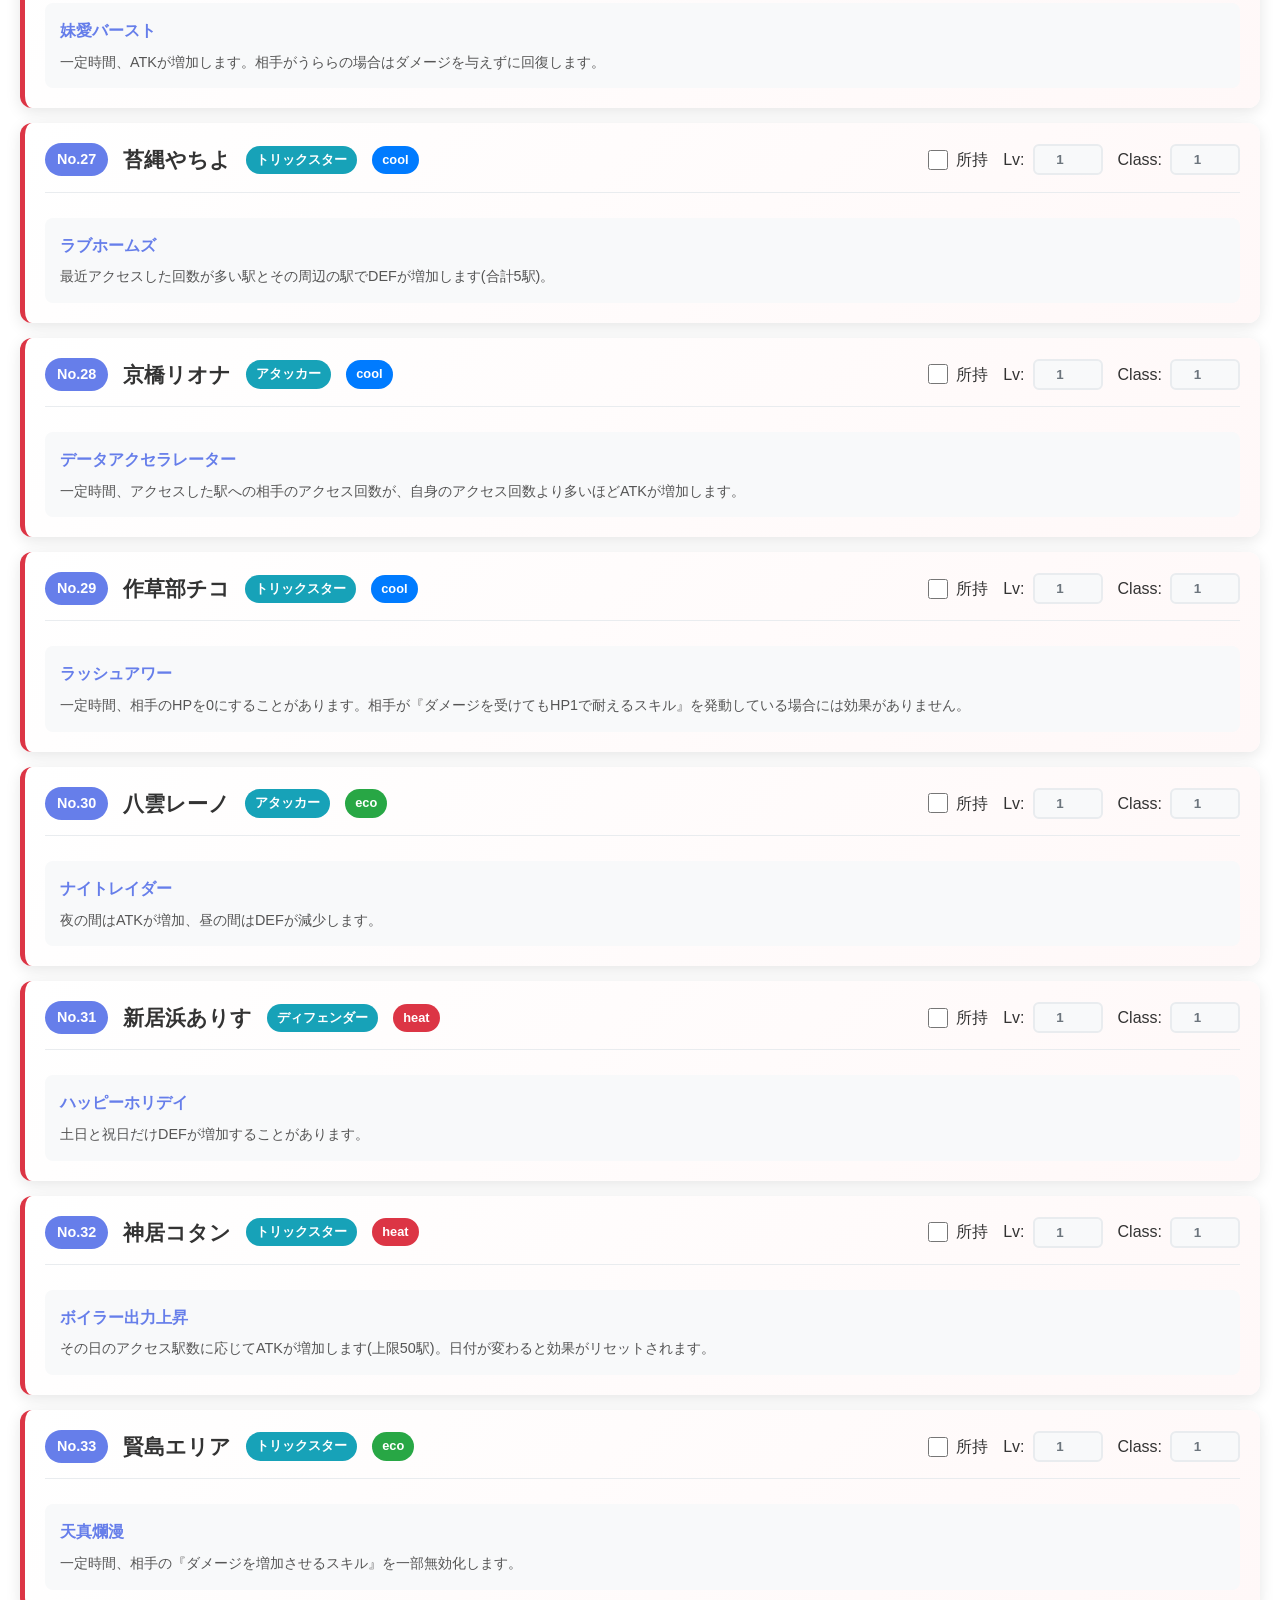
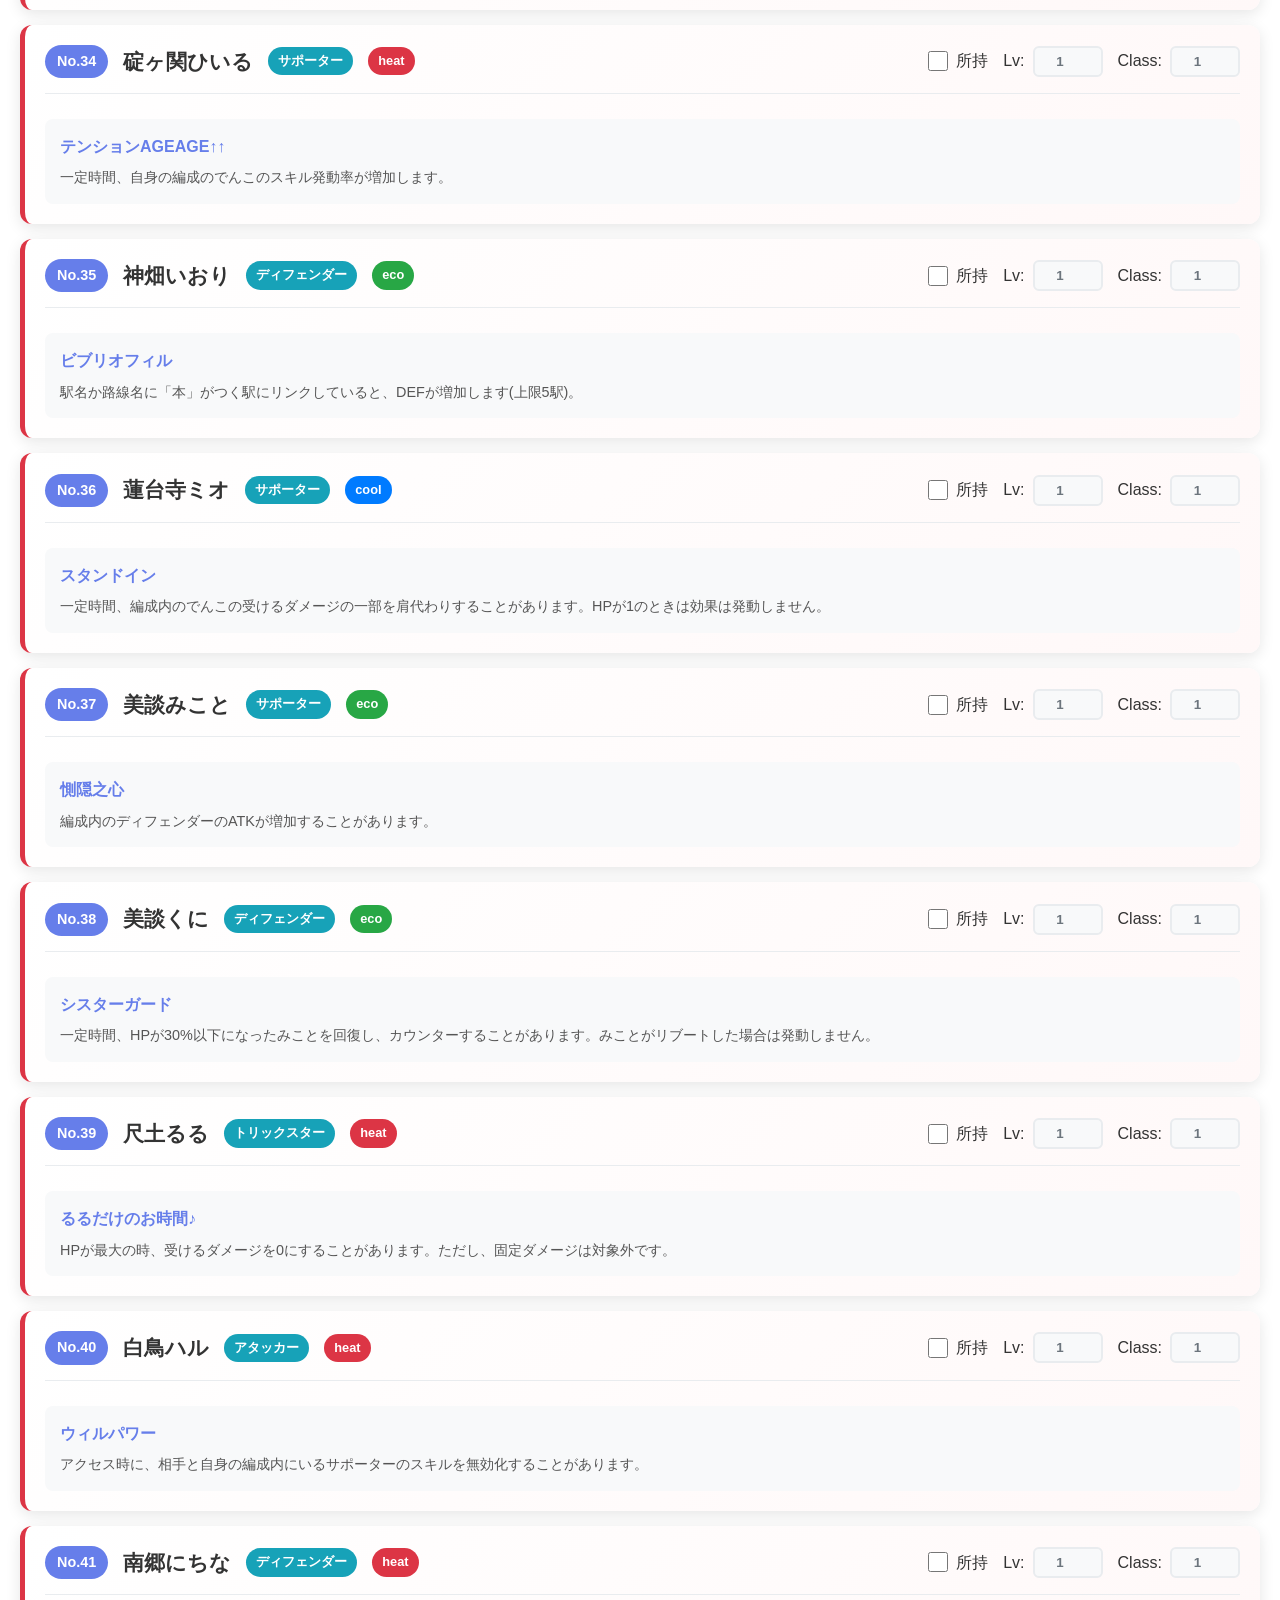
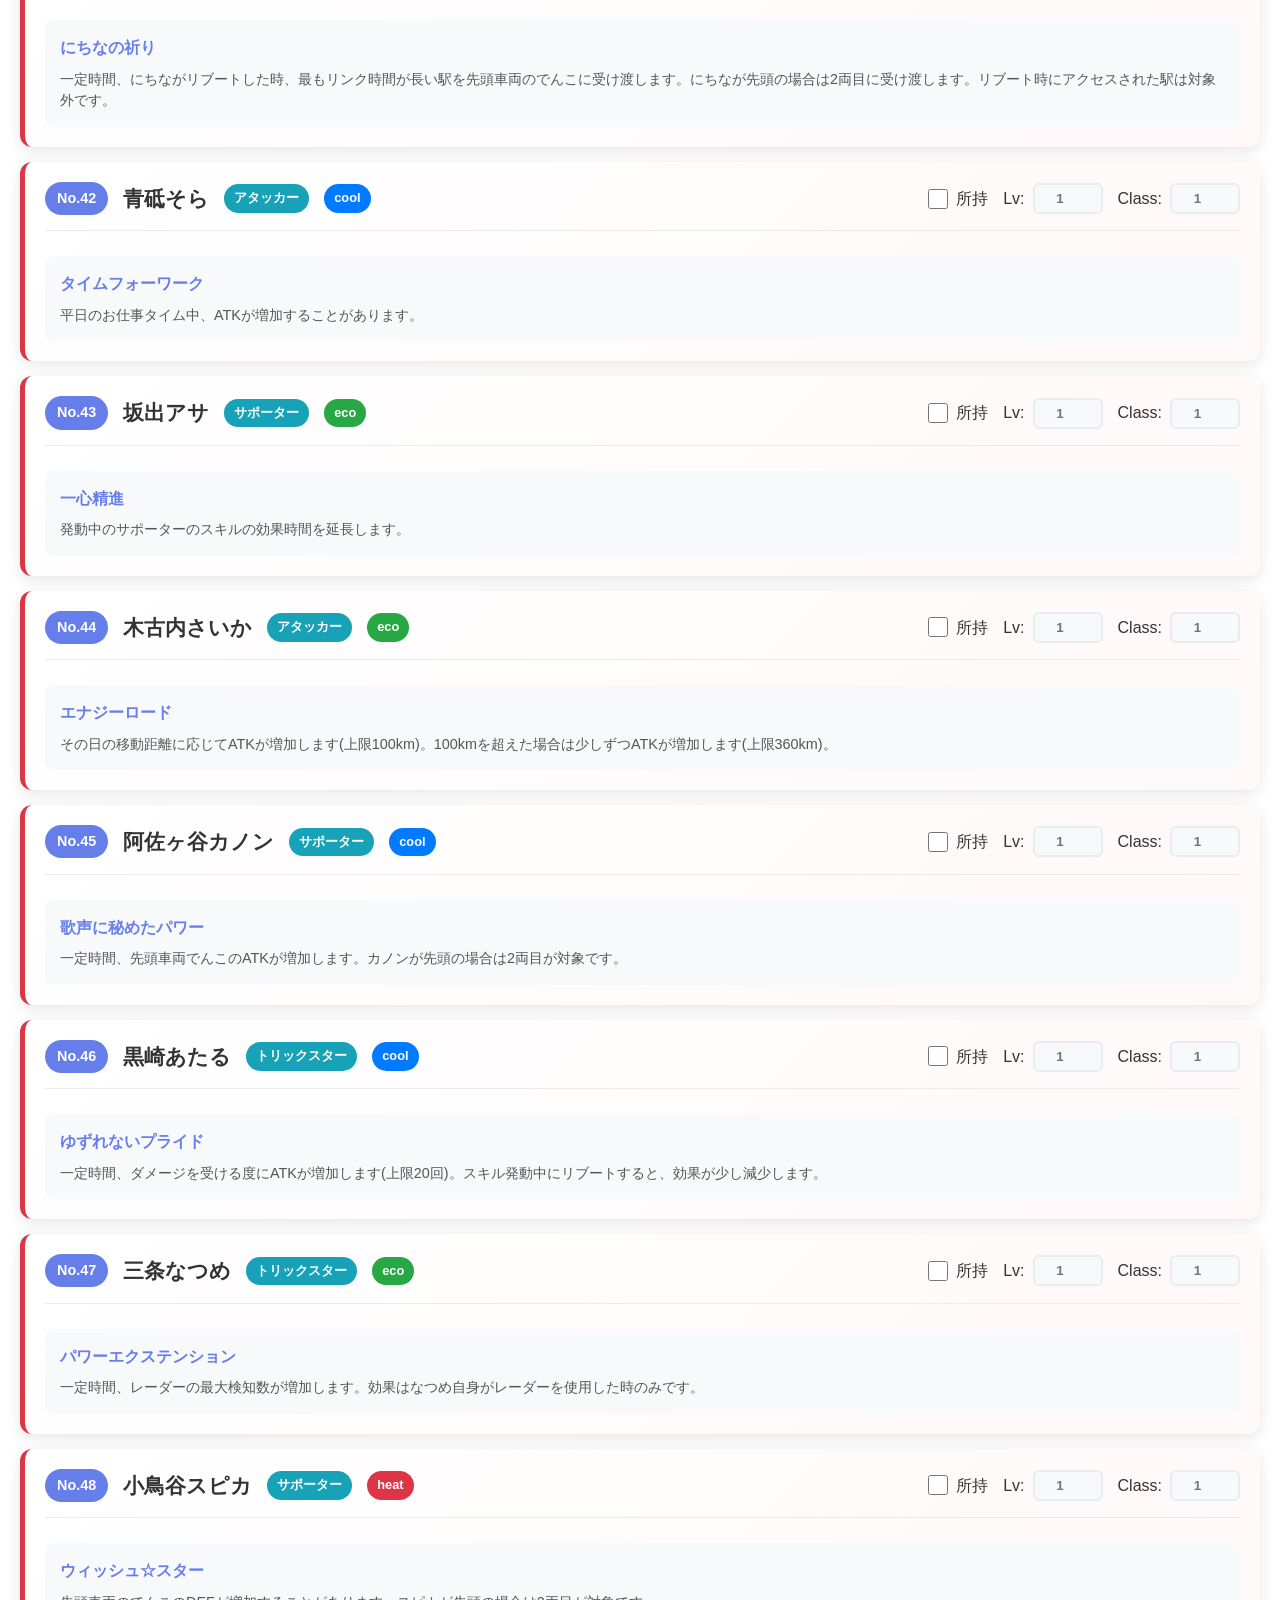
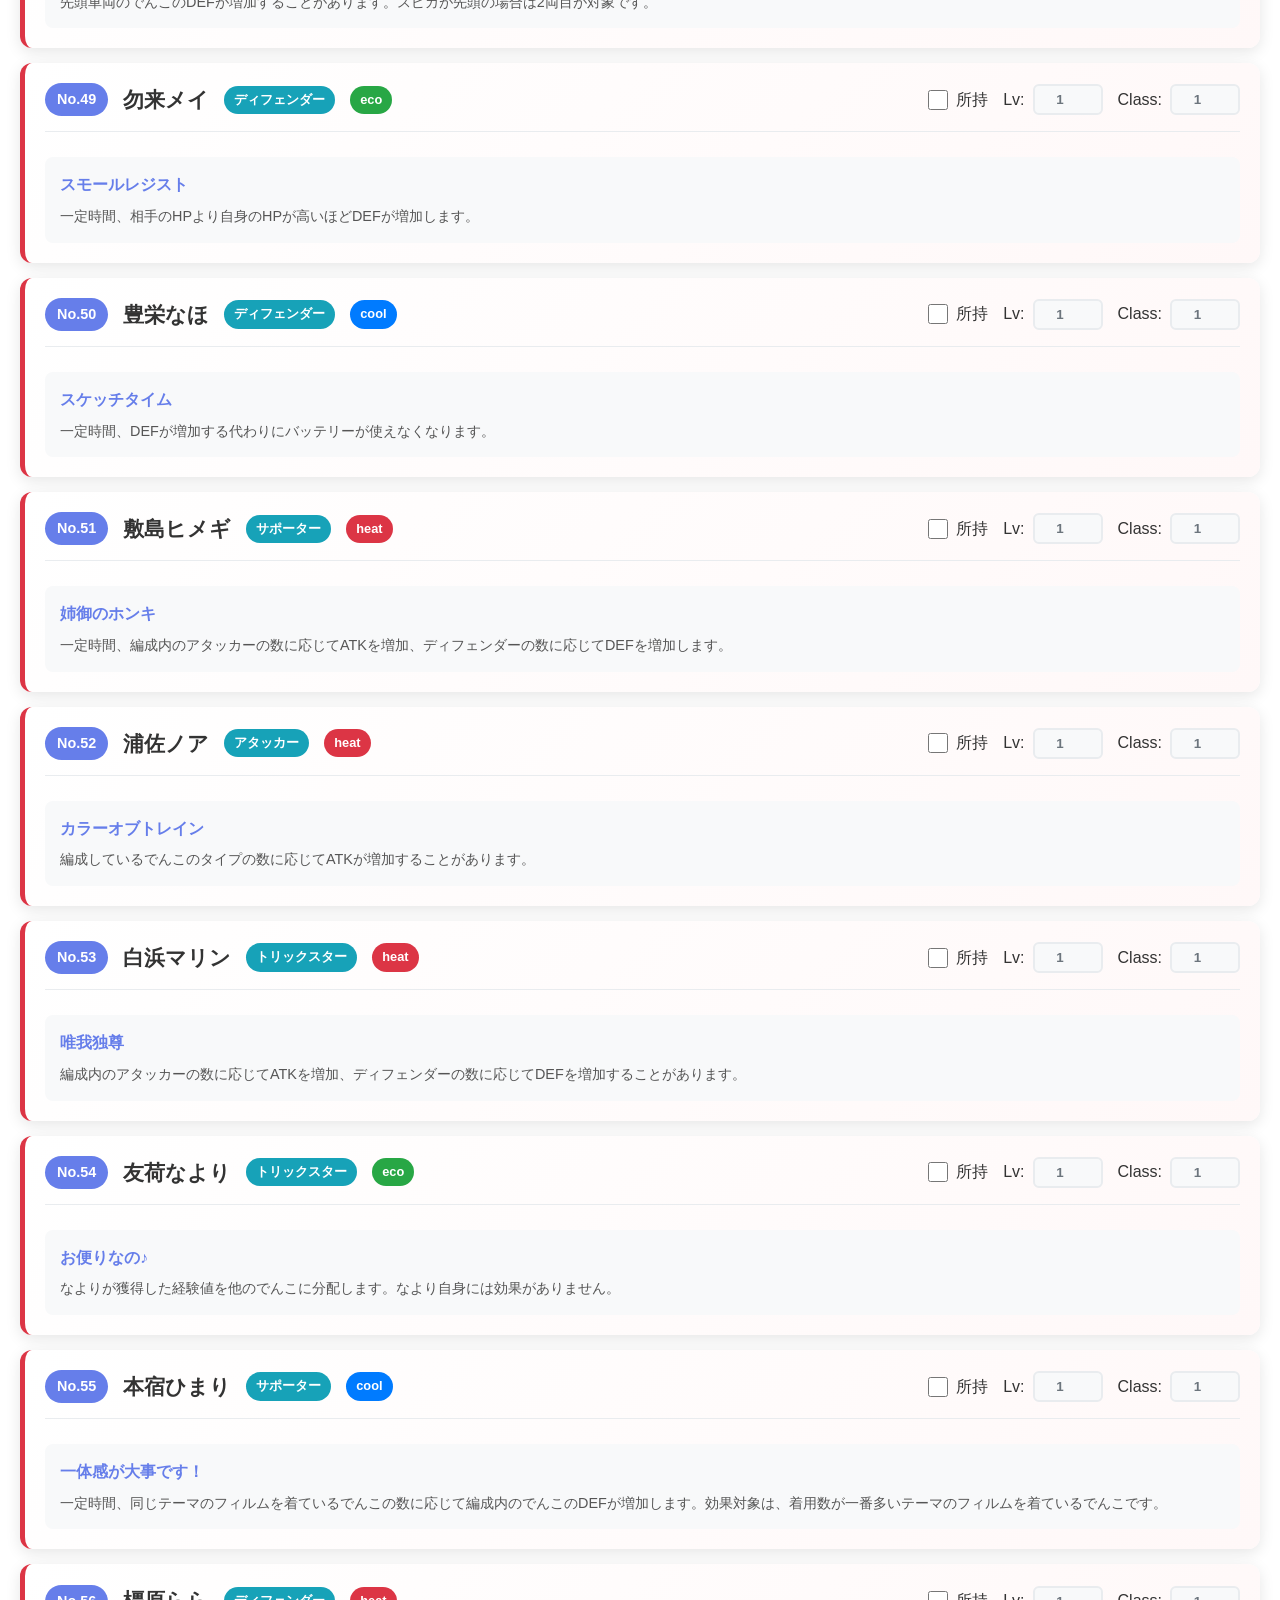
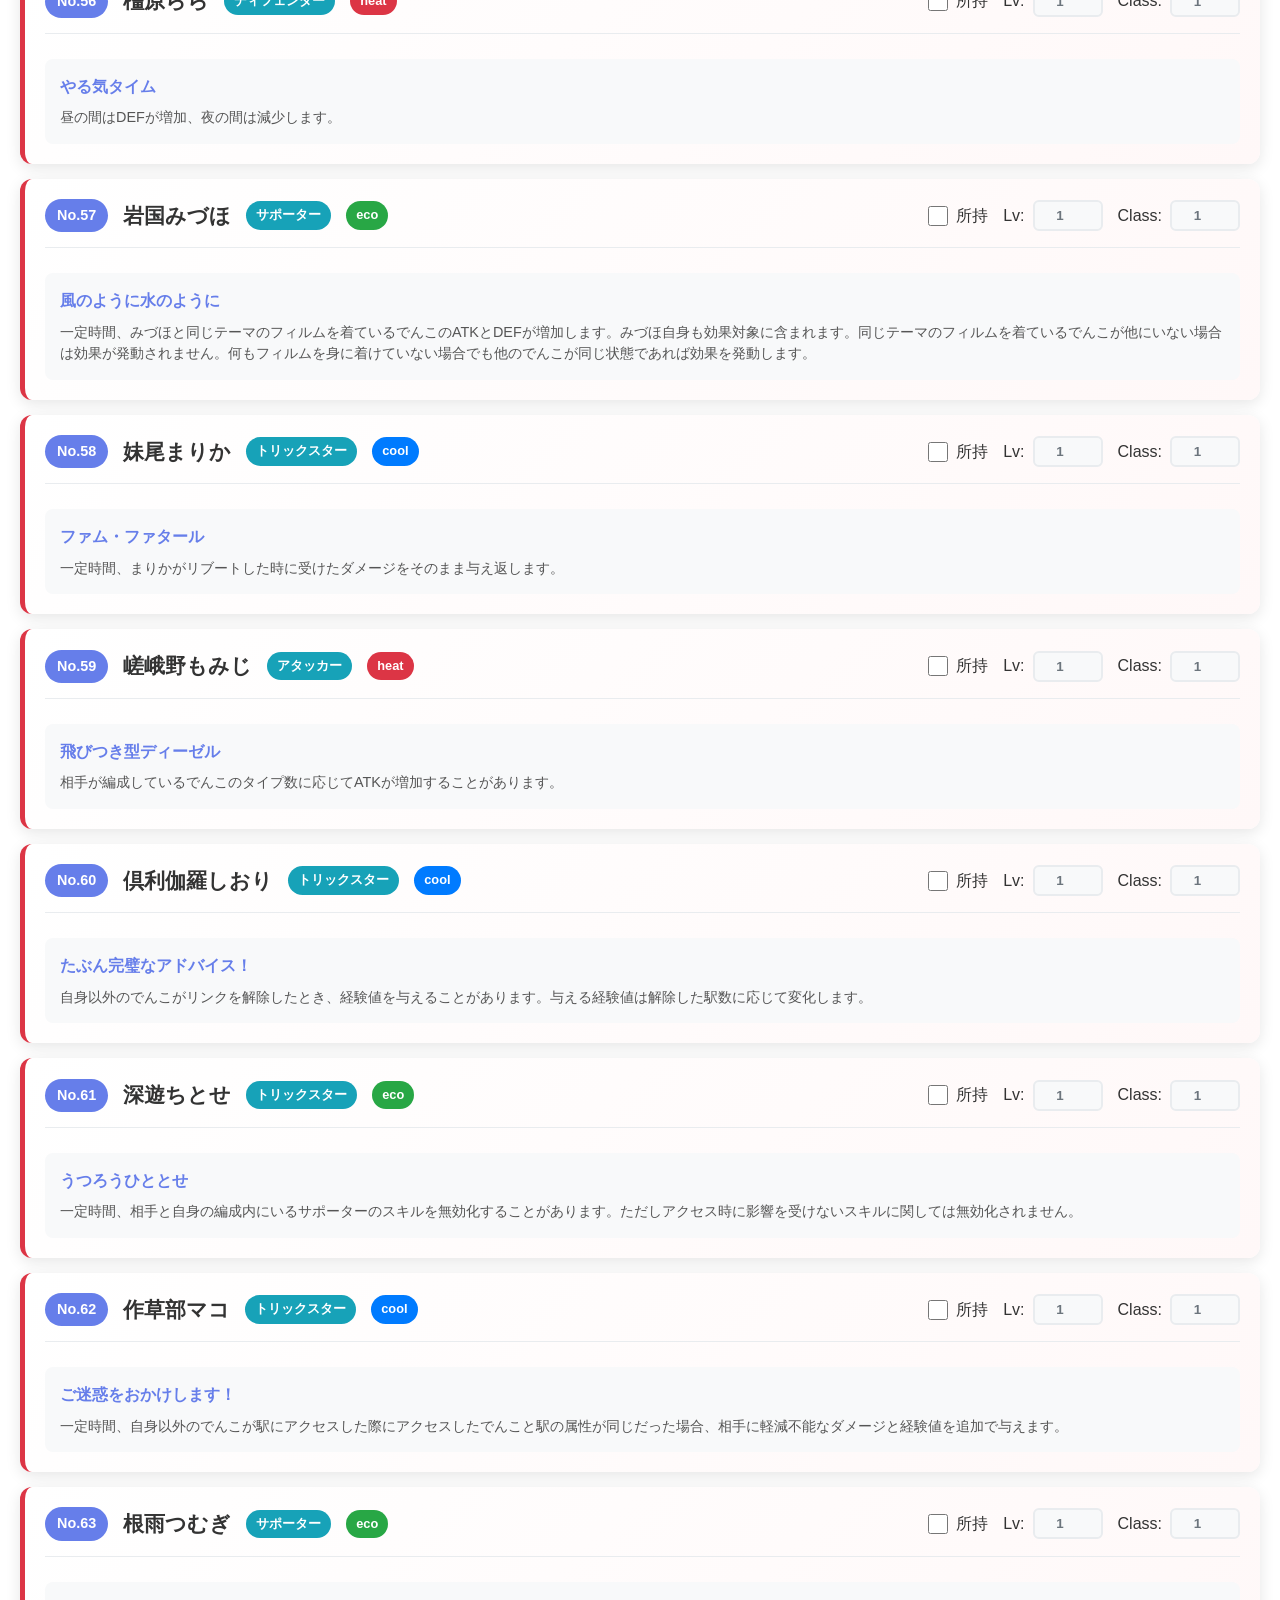
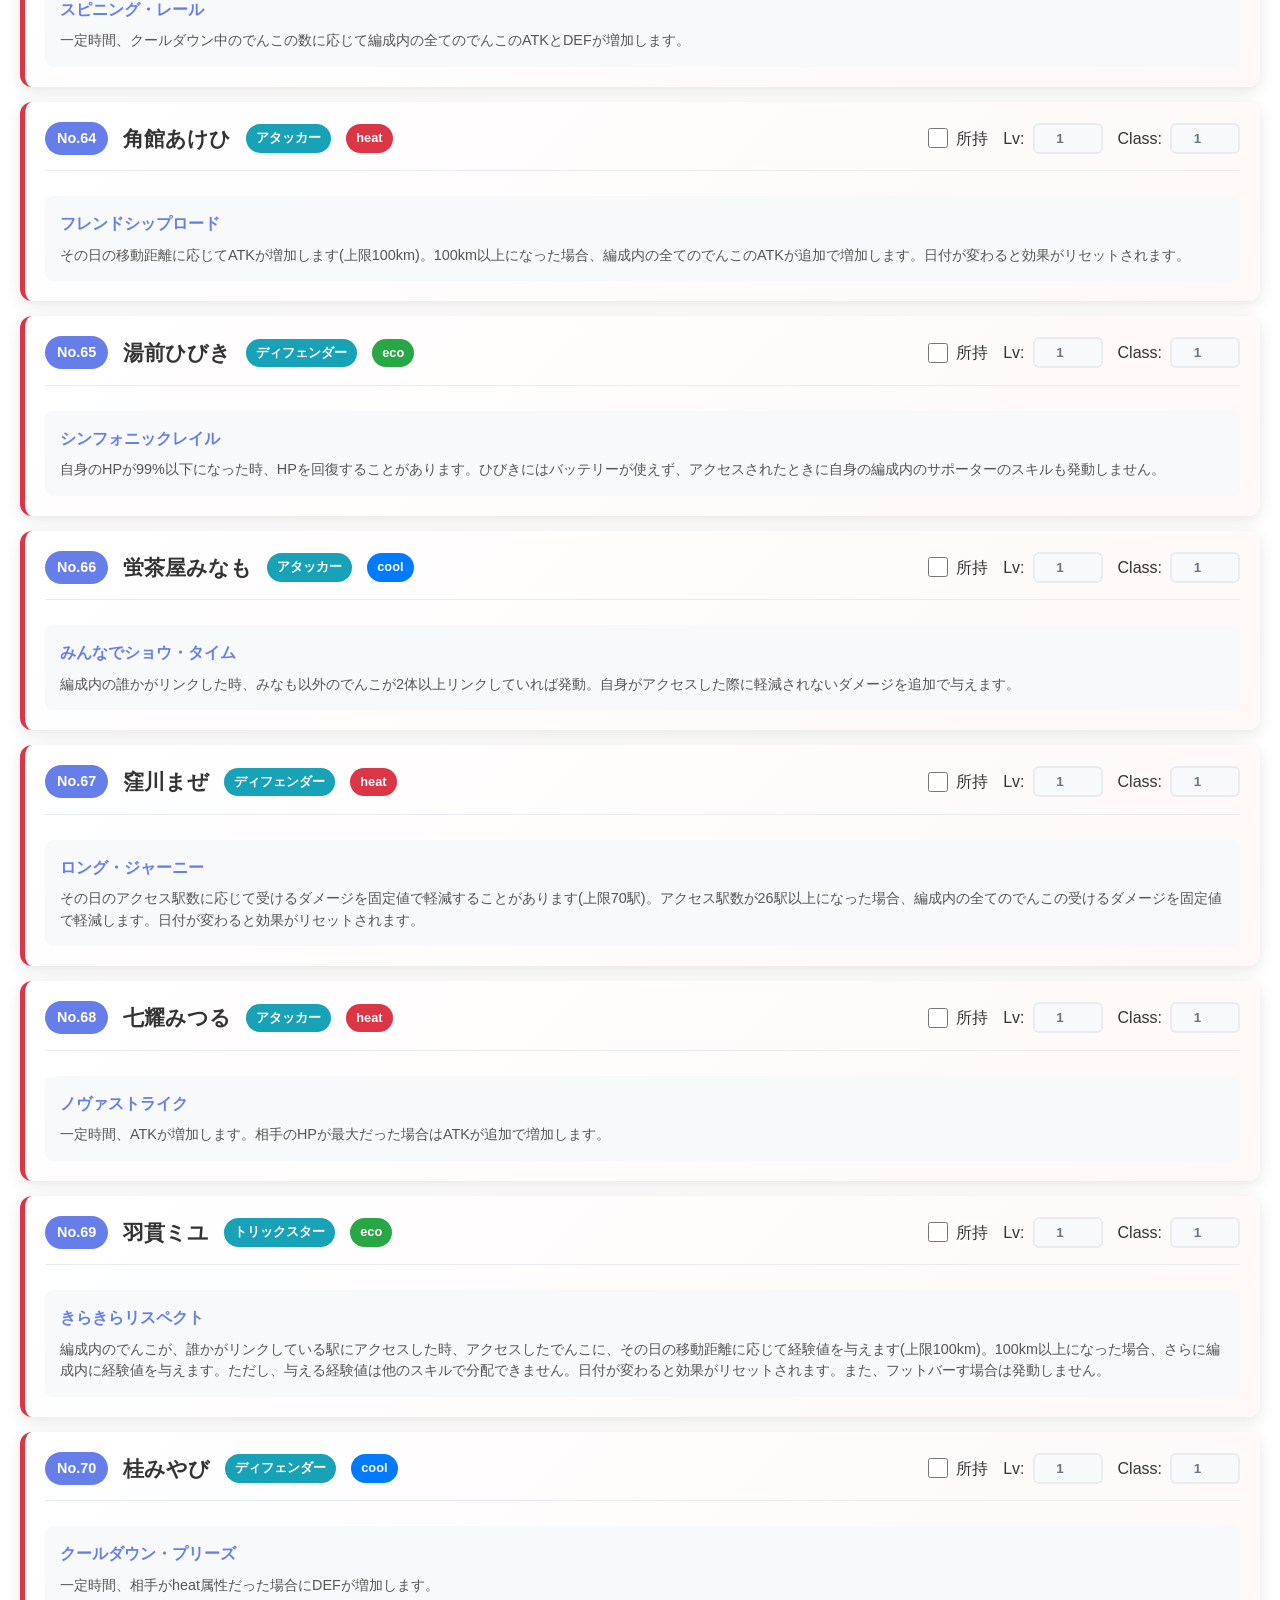
==== commit 8da89218: "最新データに更新" ====
--- a/index.html
+++ b/index.html
@@ -12,7 +12,7 @@
         <!-- ヘッダー -->
         <header class="header">
             <h1>駅メモ！でんこ管理アプリ</h1>
-            <p>286体のでんこ（オリジナル163体・エクストラ123体）の所持状況とレベル情報を管理</p>
+            <p>でんこの所持状況とレベル情報を管理</p>
             <nav class="page-nav" style="margin-top: 15px;">
                 <a href="nekopanchi.html" class="btn btn-info">ねこぱんち計算機</a>
             </nav>
--- a/styles.css
+++ b/styles.css
@@ -17,7 +17,7 @@
     font-family: 'Segoe UI', Tahoma, Geneva, Verdana, sans-serif;
     line-height: 1.6;
     color: #333;
-    background: linear-gradient(135deg, #667eea 0%, #764ba2 100%);
+    background: #e8e5e0;
     min-height: 100vh;
 }
 
@@ -25,9 +25,9 @@
     max-width: 1400px;
     margin: 0 auto;
     padding: 20px;
-    background: rgba(255, 255, 255, 0.95);
-    border-radius: 15px;
-    box-shadow: 0 10px 30px rgba(0, 0, 0, 0.2);
+    background: #fff;
+    border-radius: 8px;
+    box-shadow: 0 1px 3px rgba(0, 0, 0, 0.08);
     margin-top: 20px;
     margin-bottom: 20px;
 }
@@ -507,7 +507,7 @@
     align-items: center;
     padding: 20px 25px;
     border-bottom: 2px solid #e9ecef;
-    background: linear-gradient(135deg, #667eea 0%, #764ba2 100%);
+    background: #4a5568;
     color: white;
     border-radius: 15px 15px 0 0;
 }
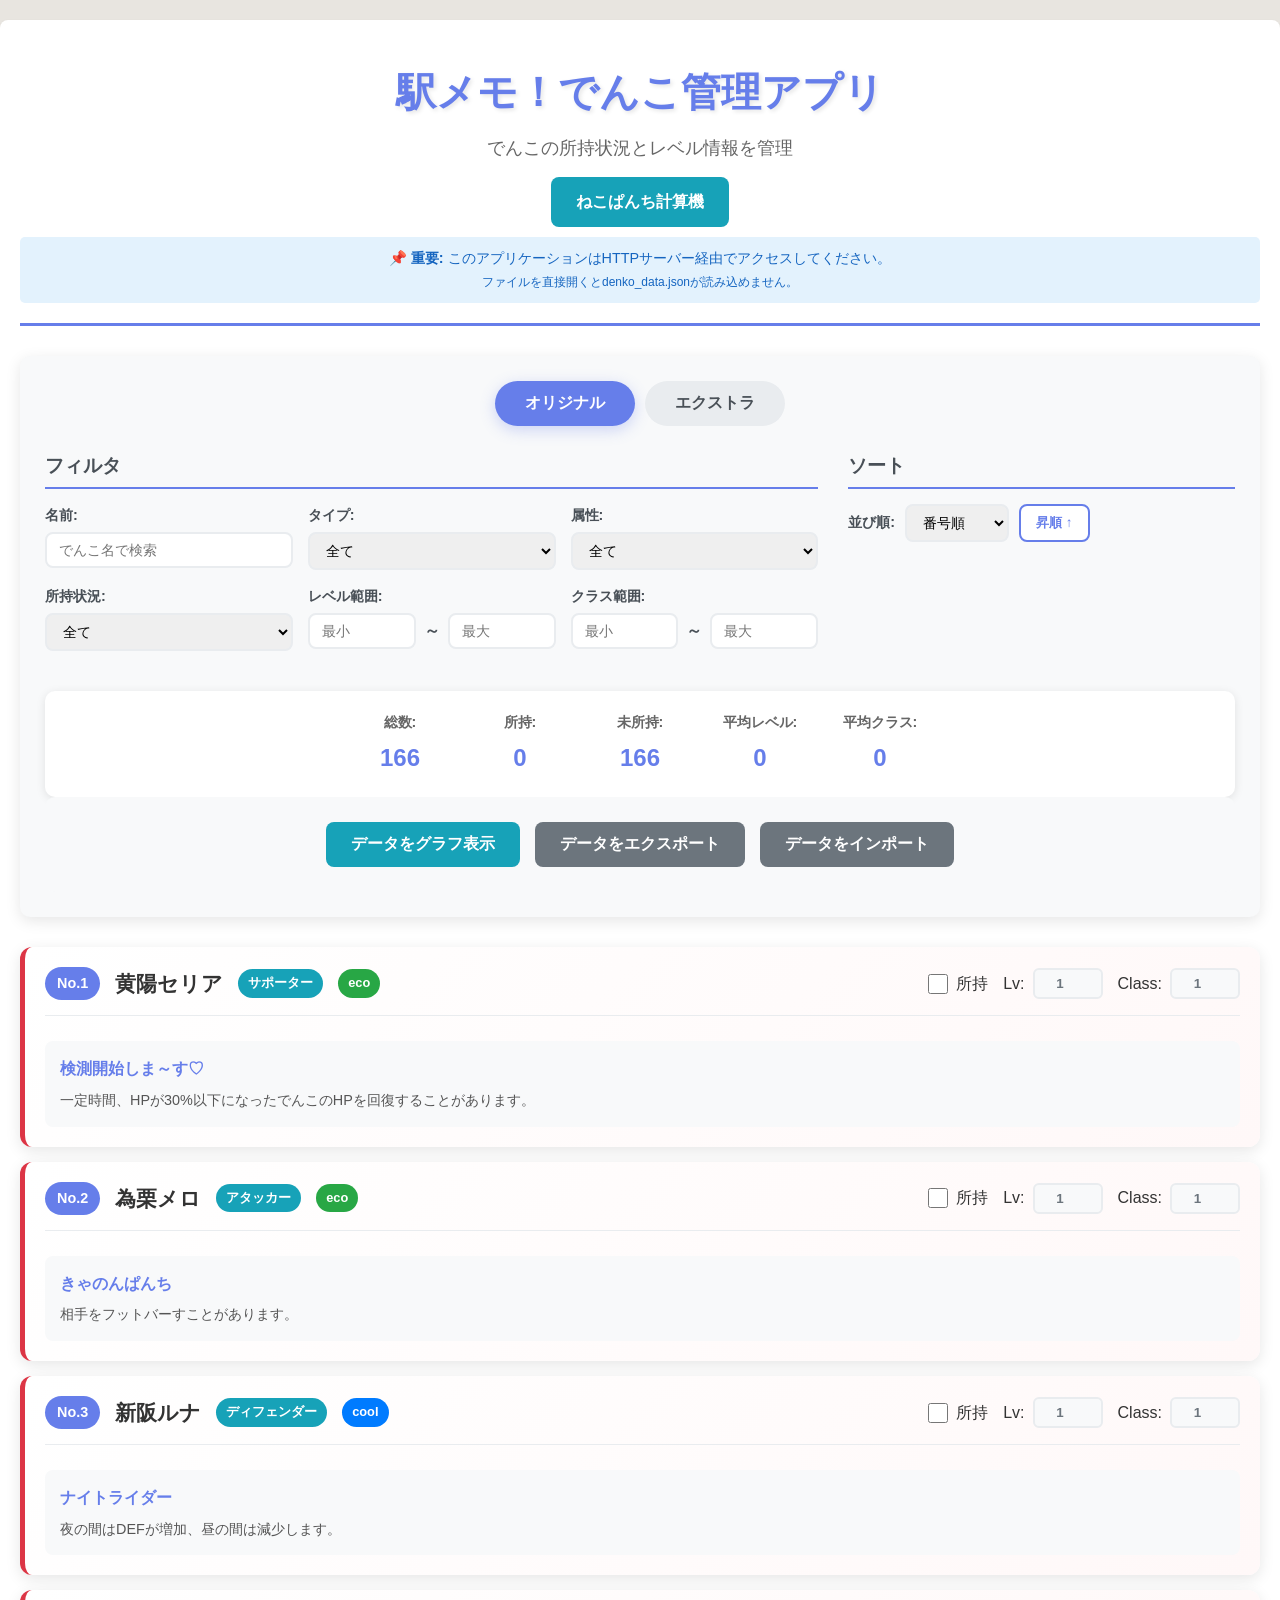
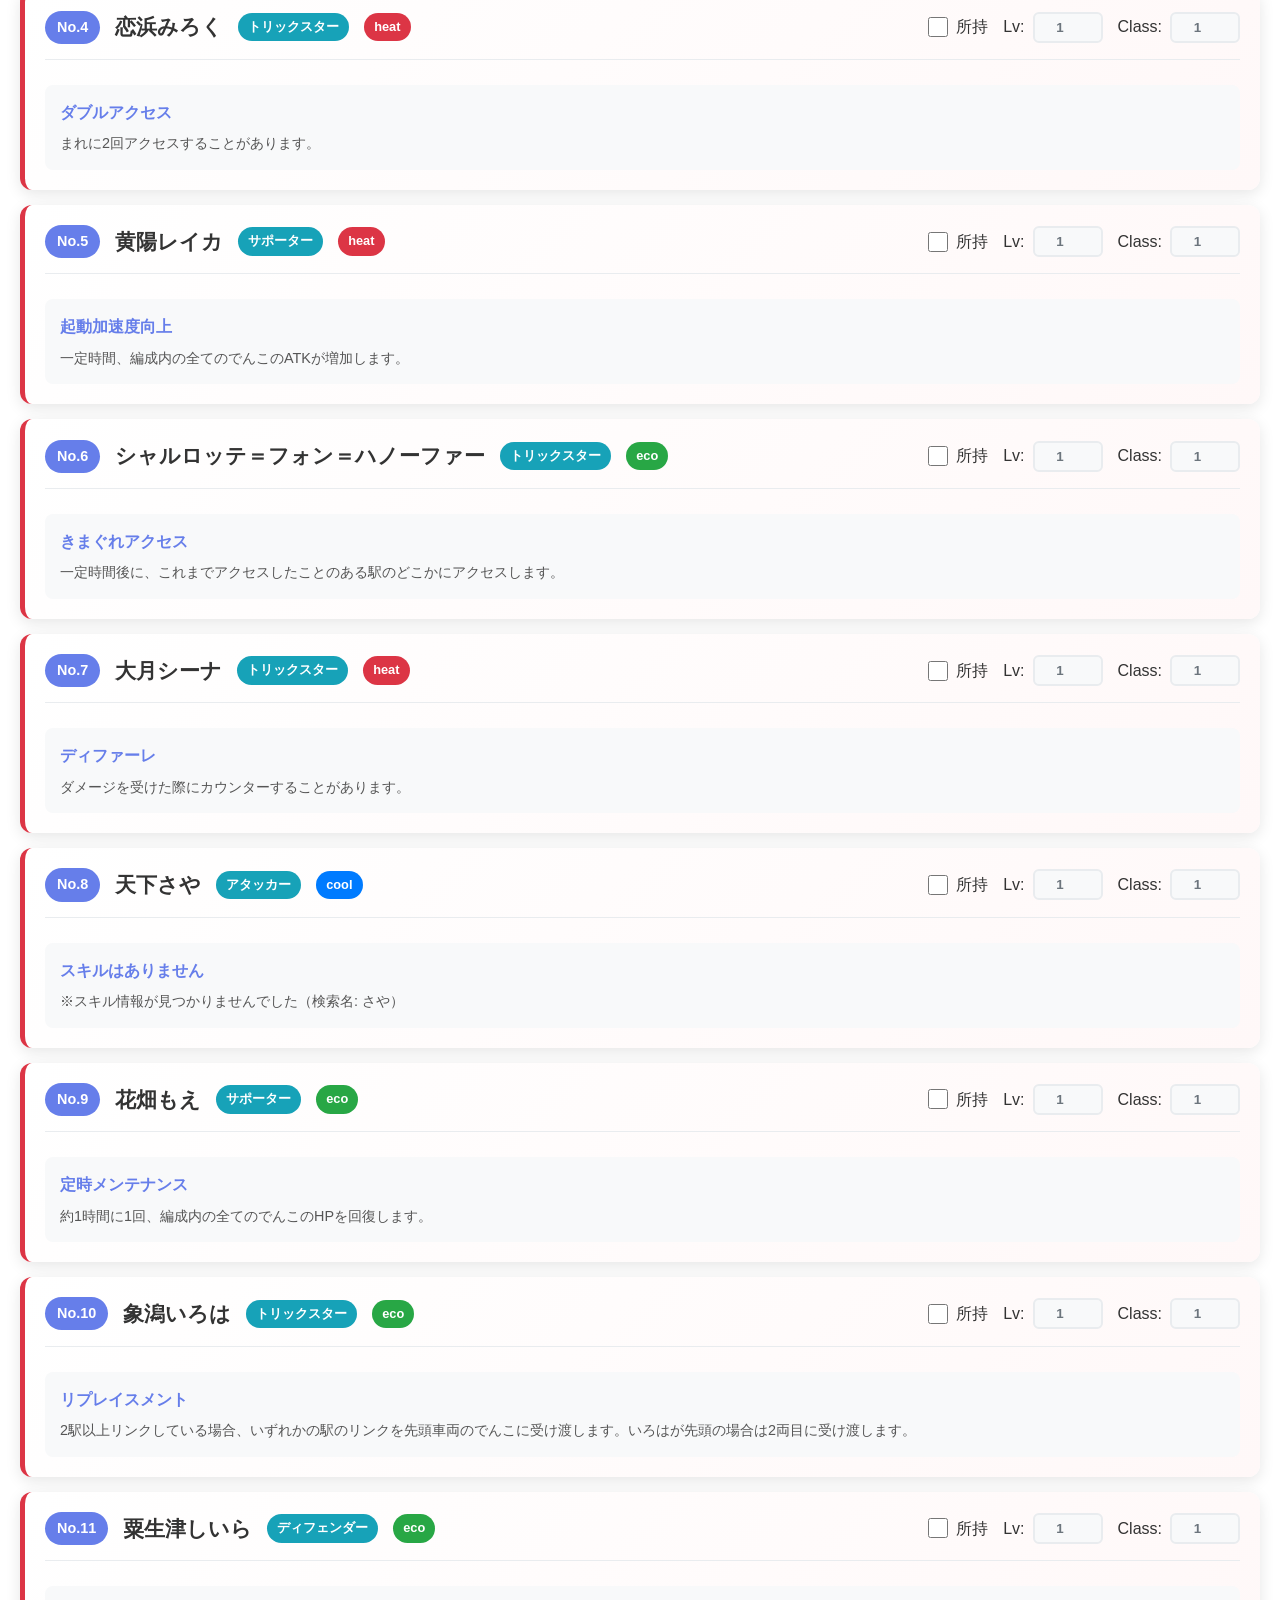
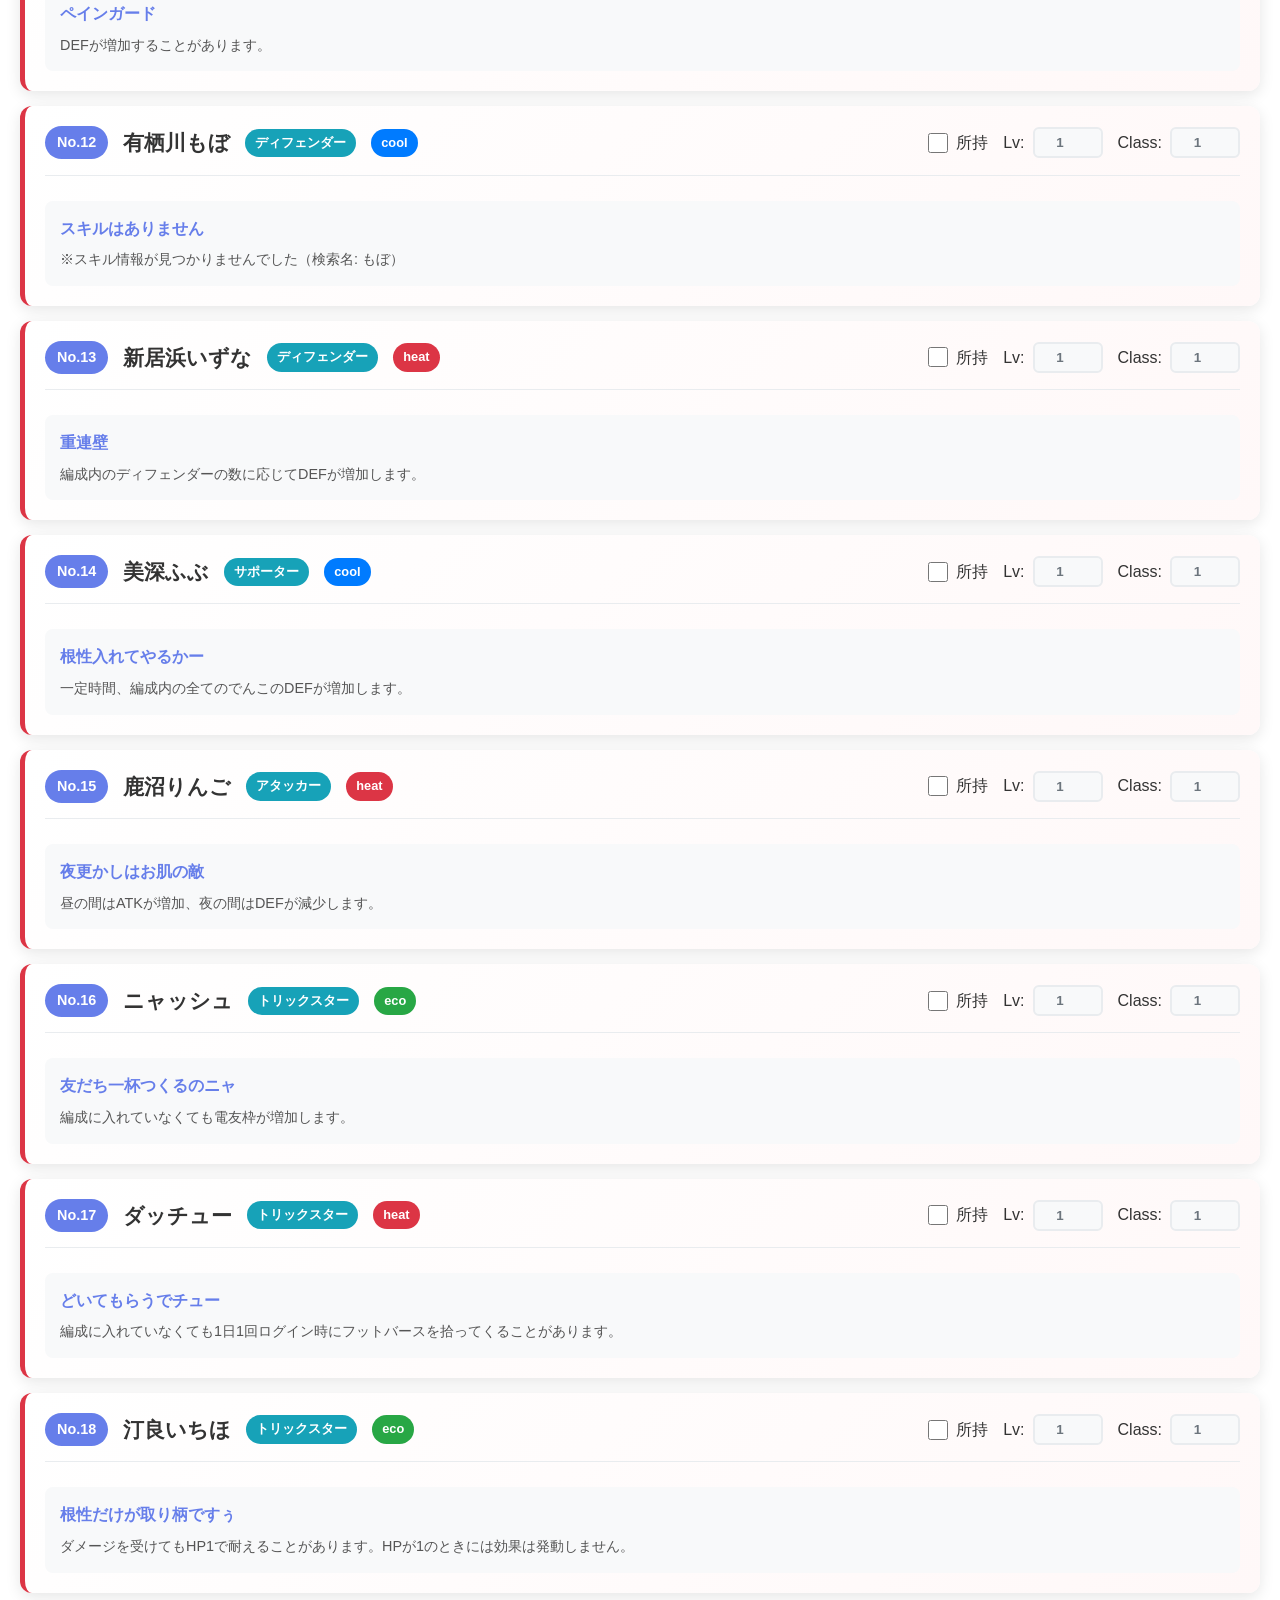
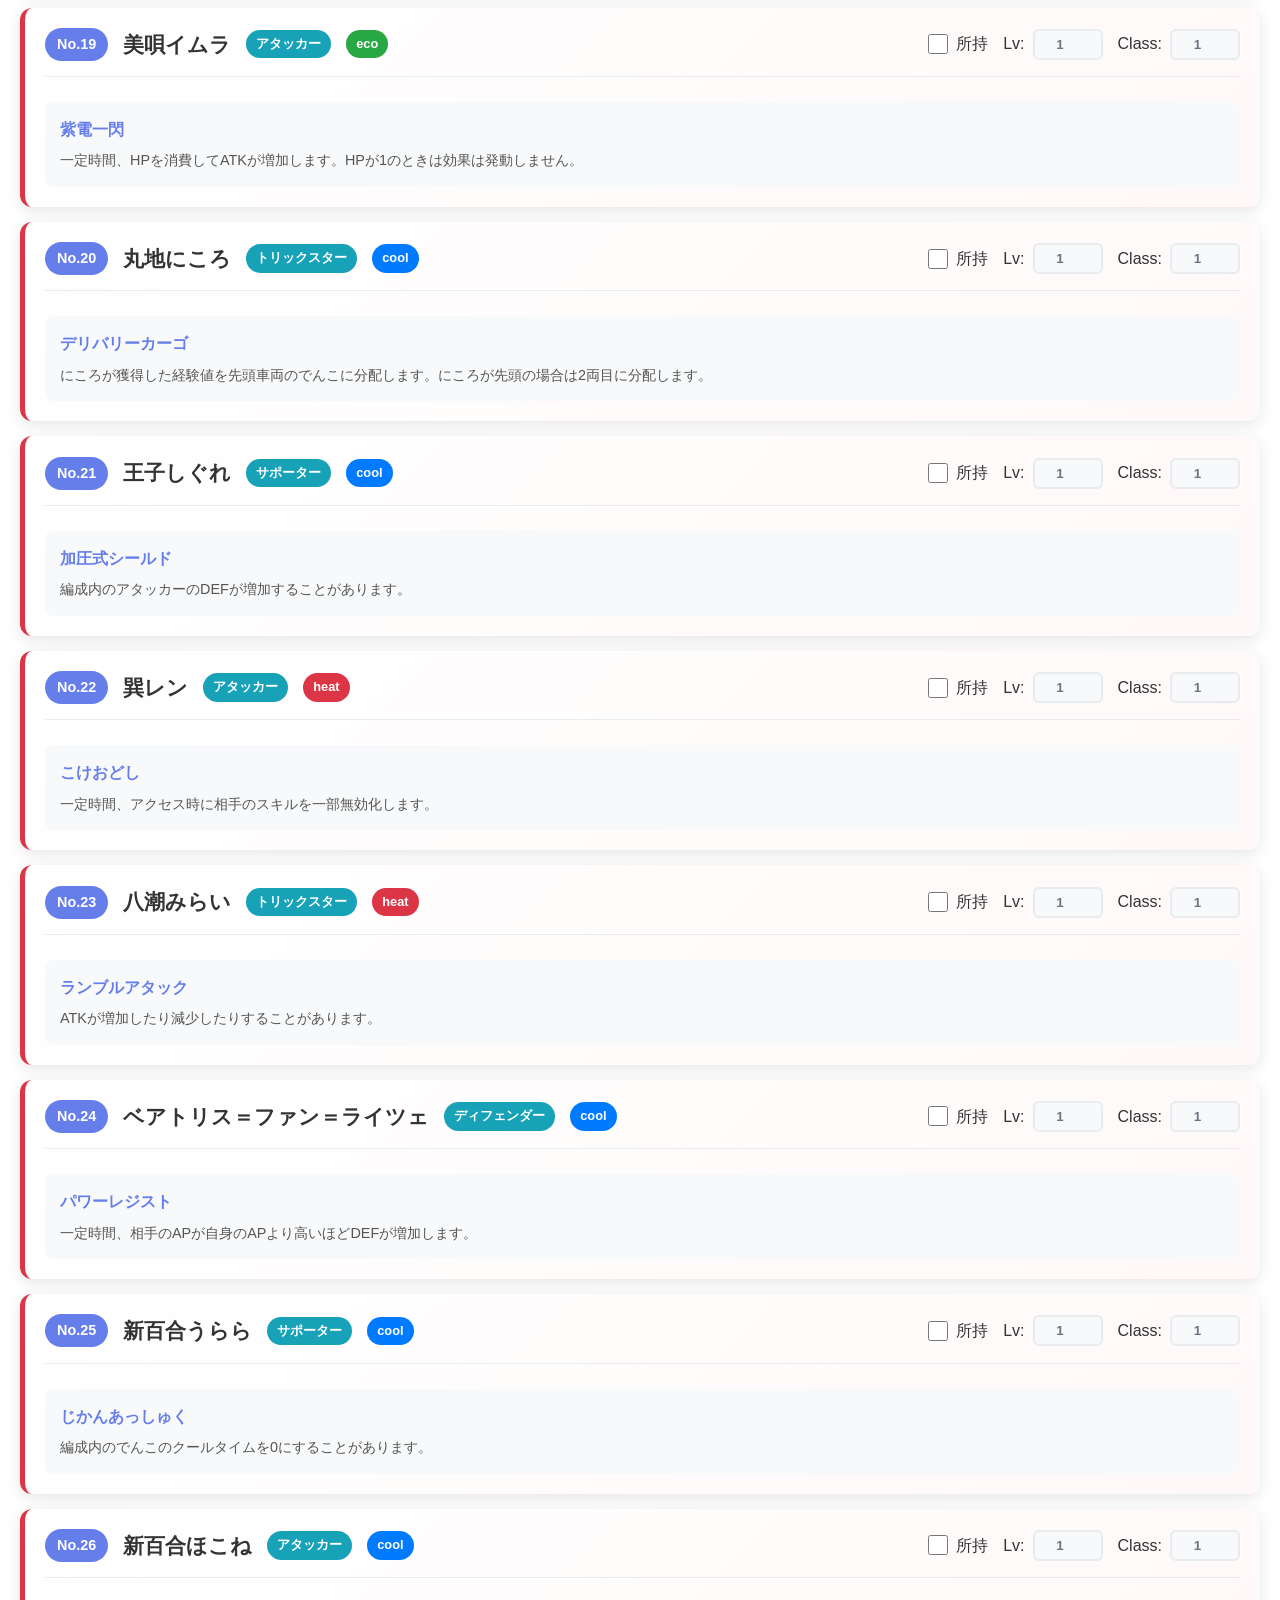
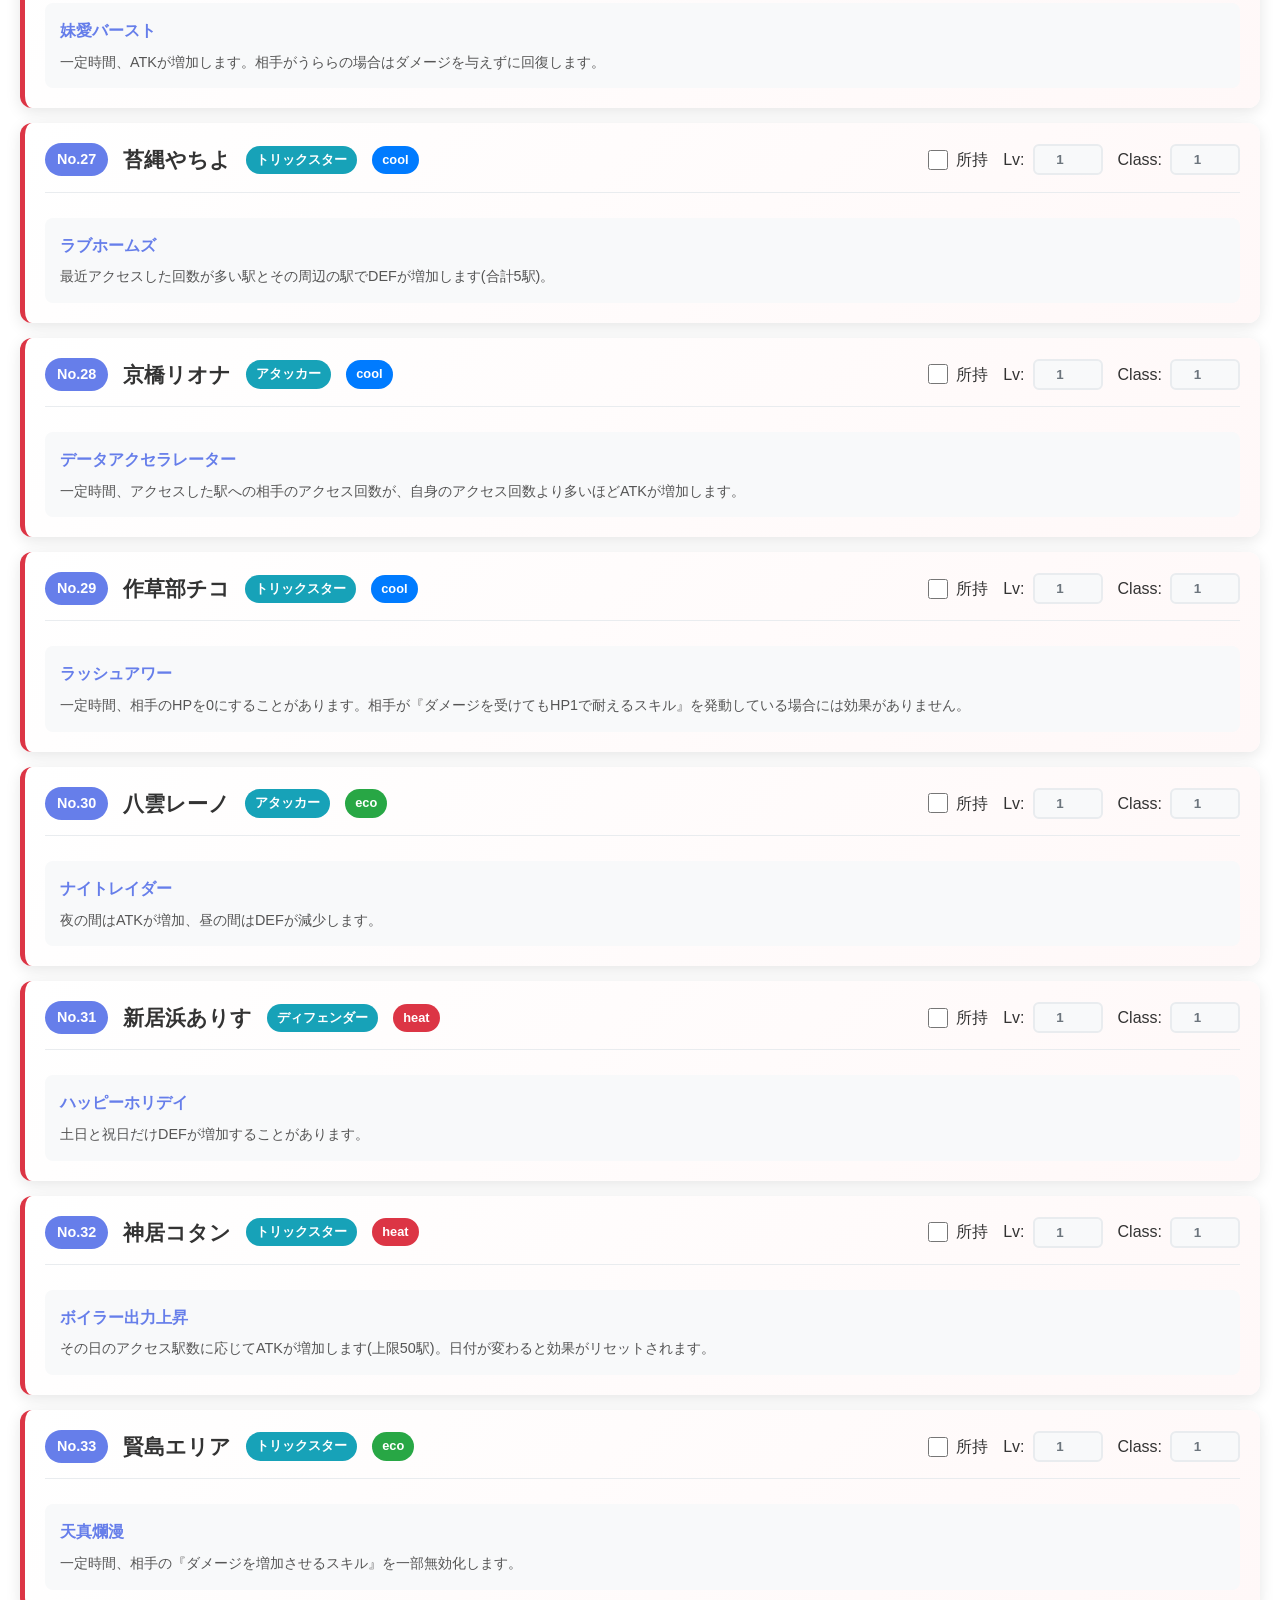
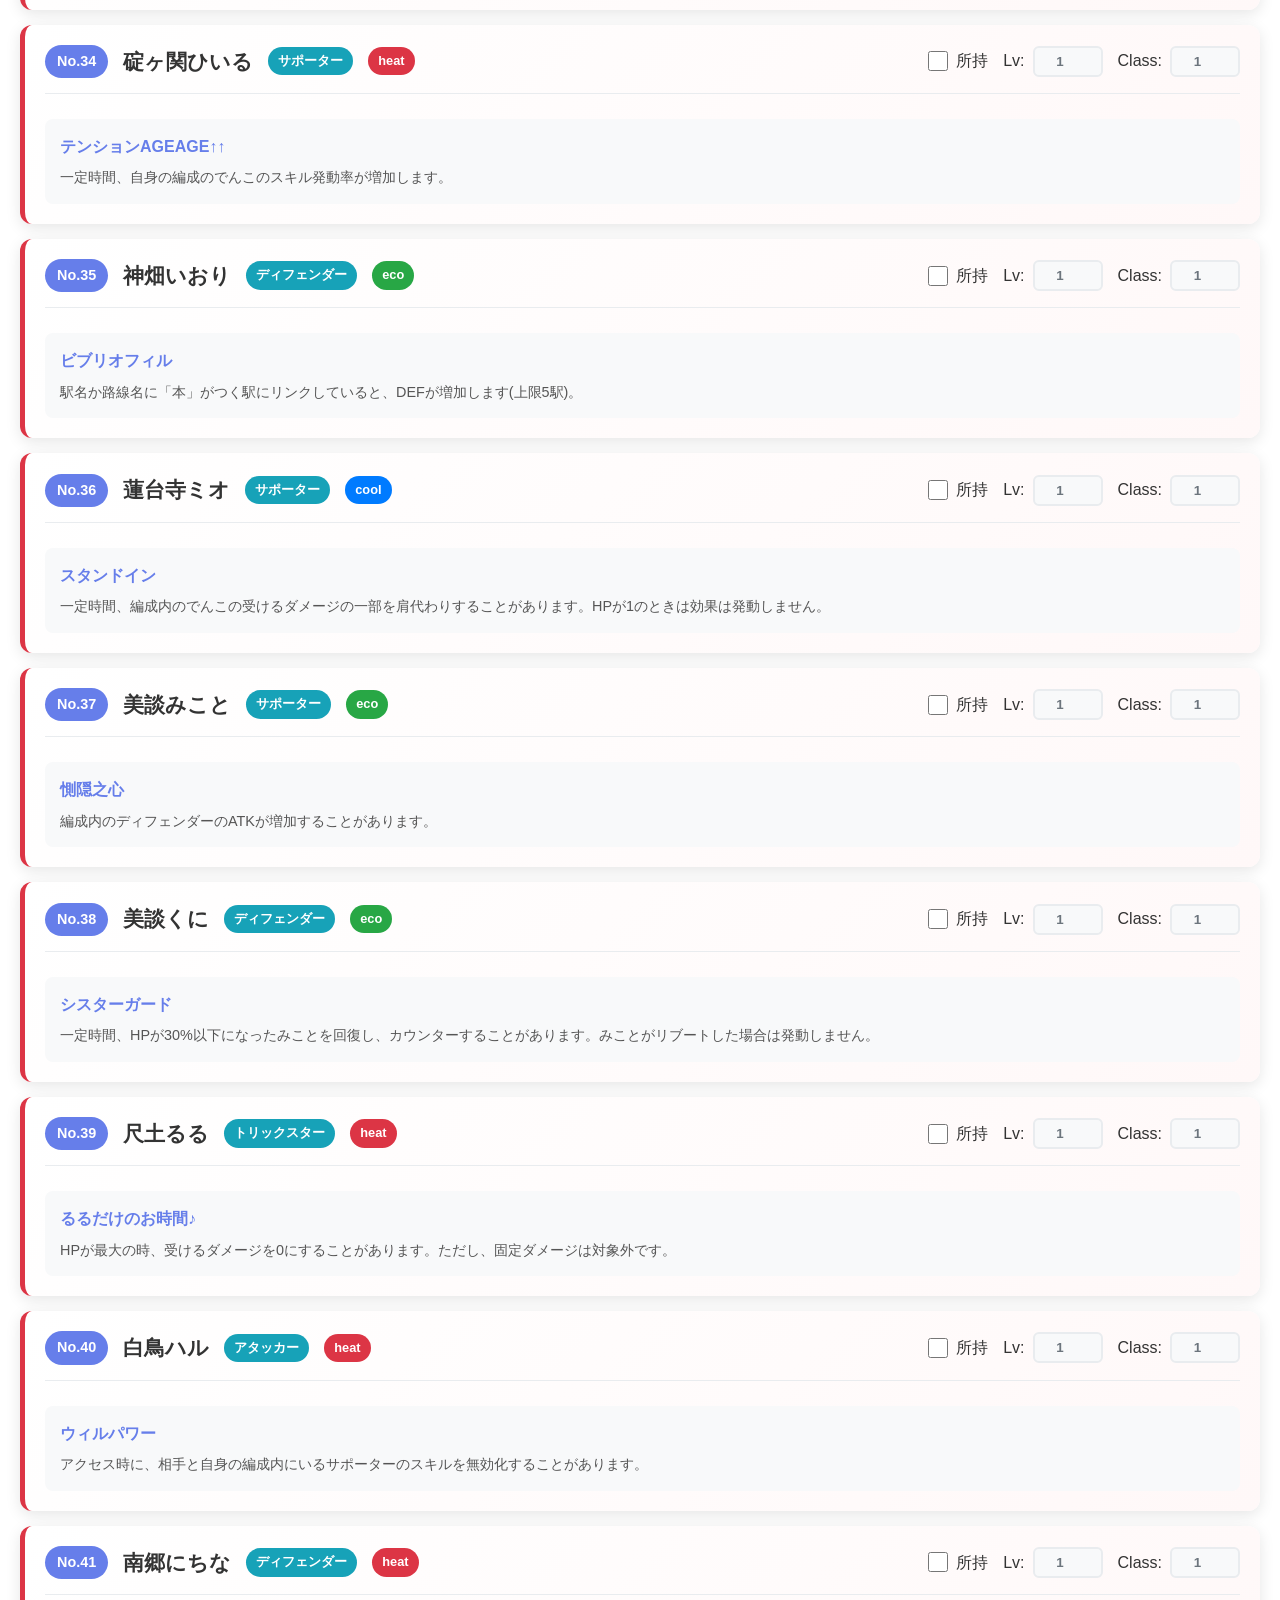
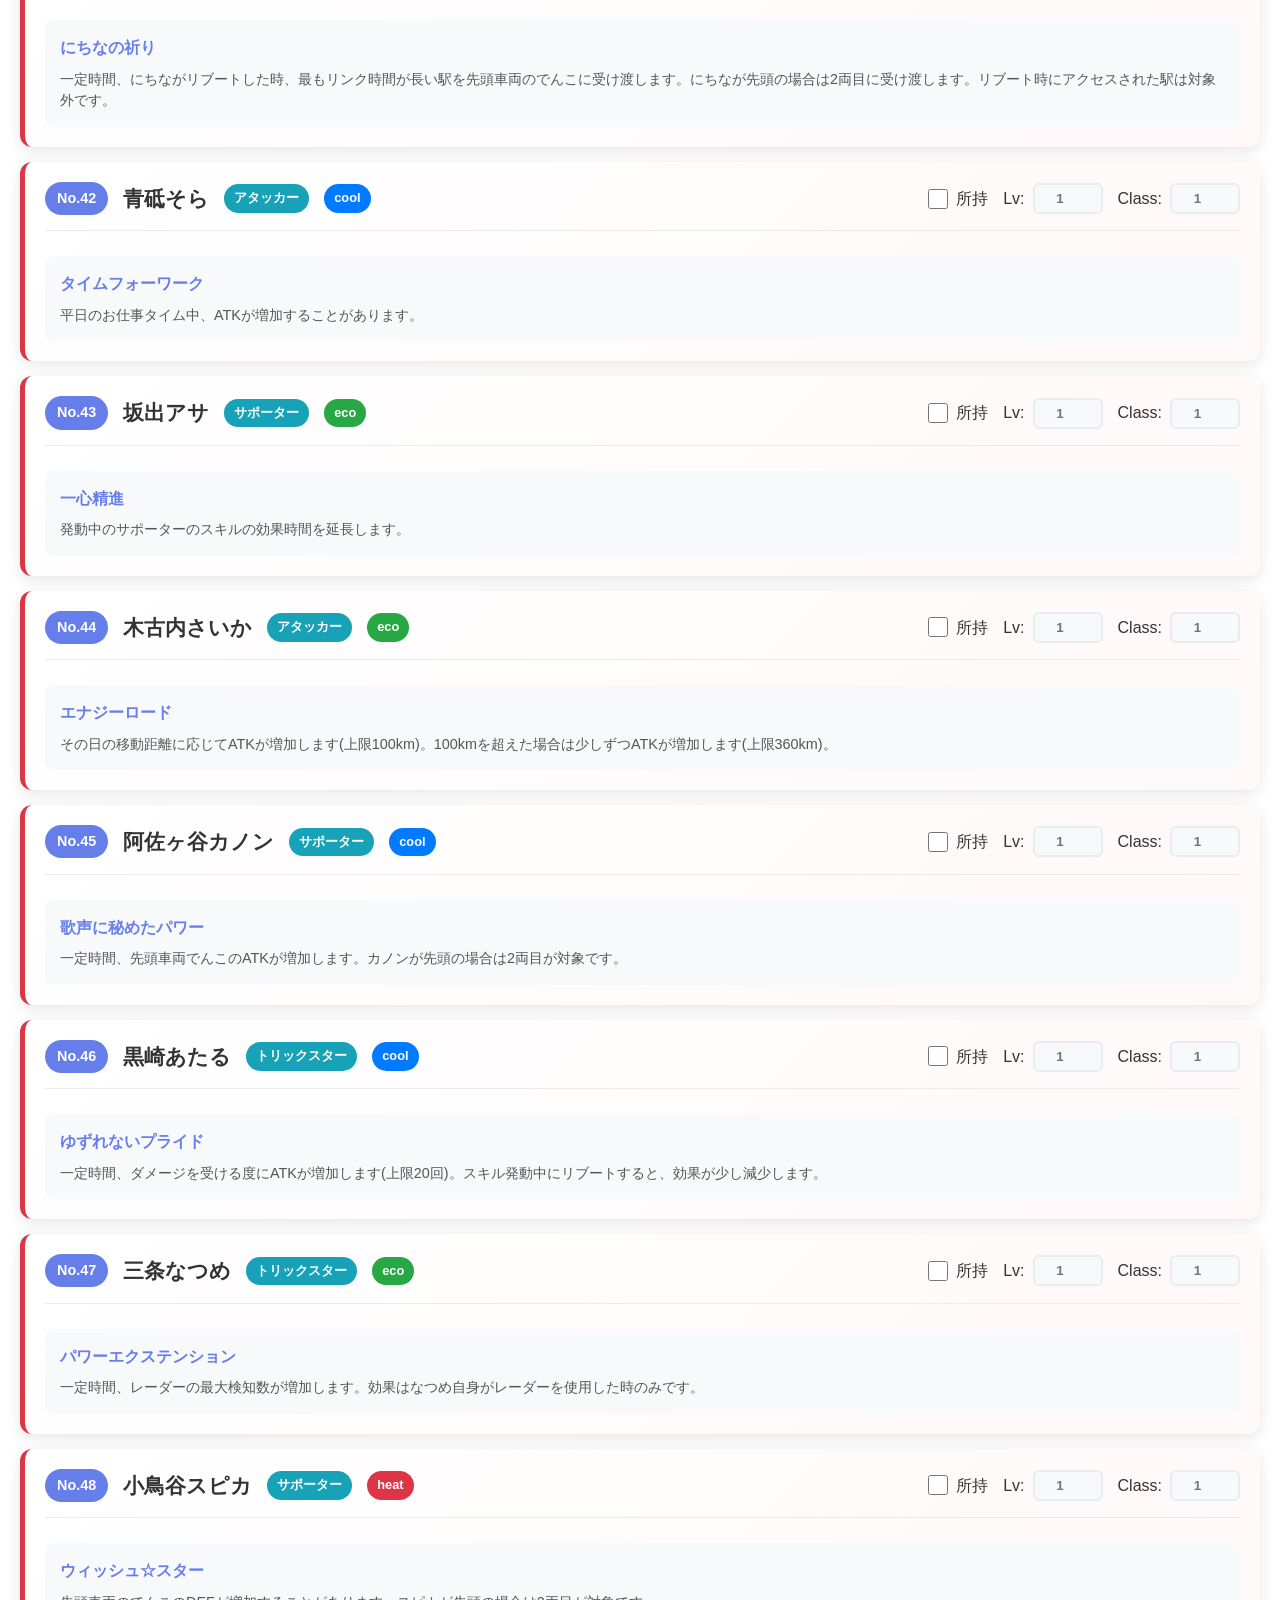
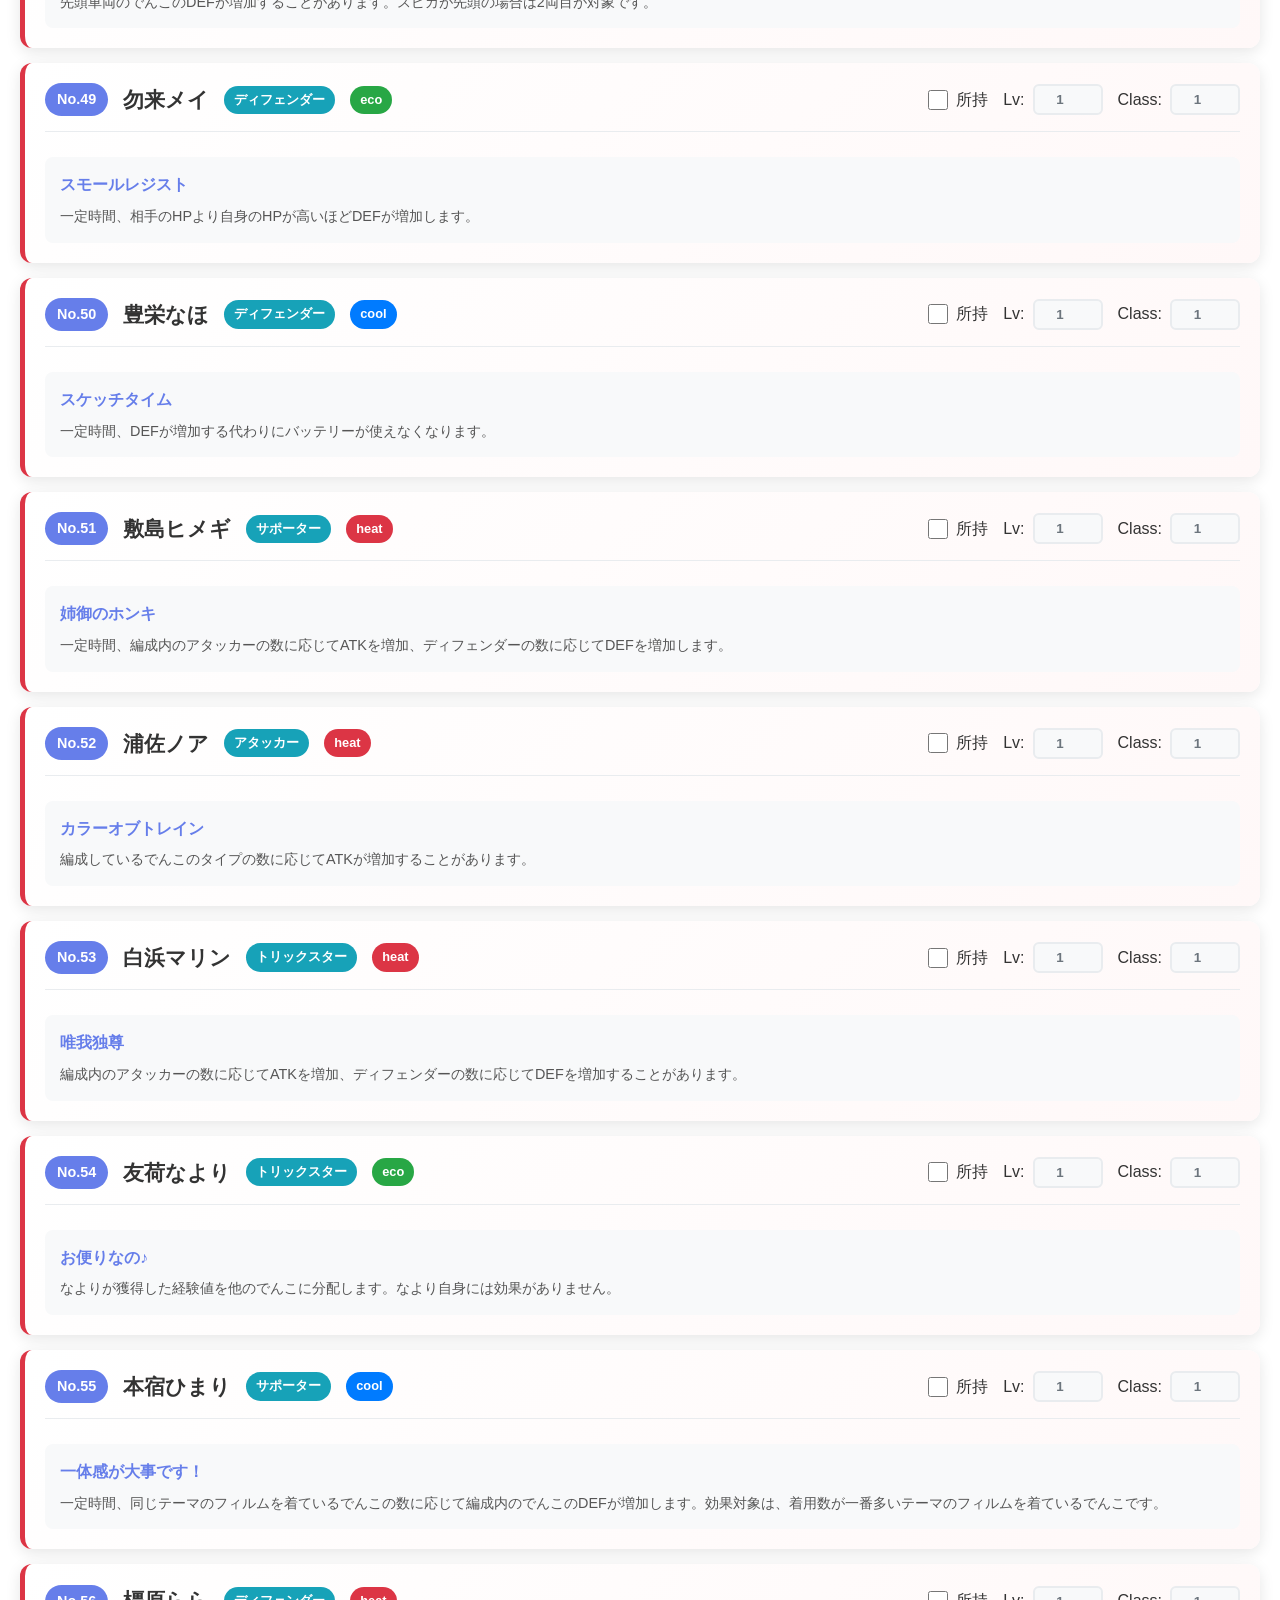
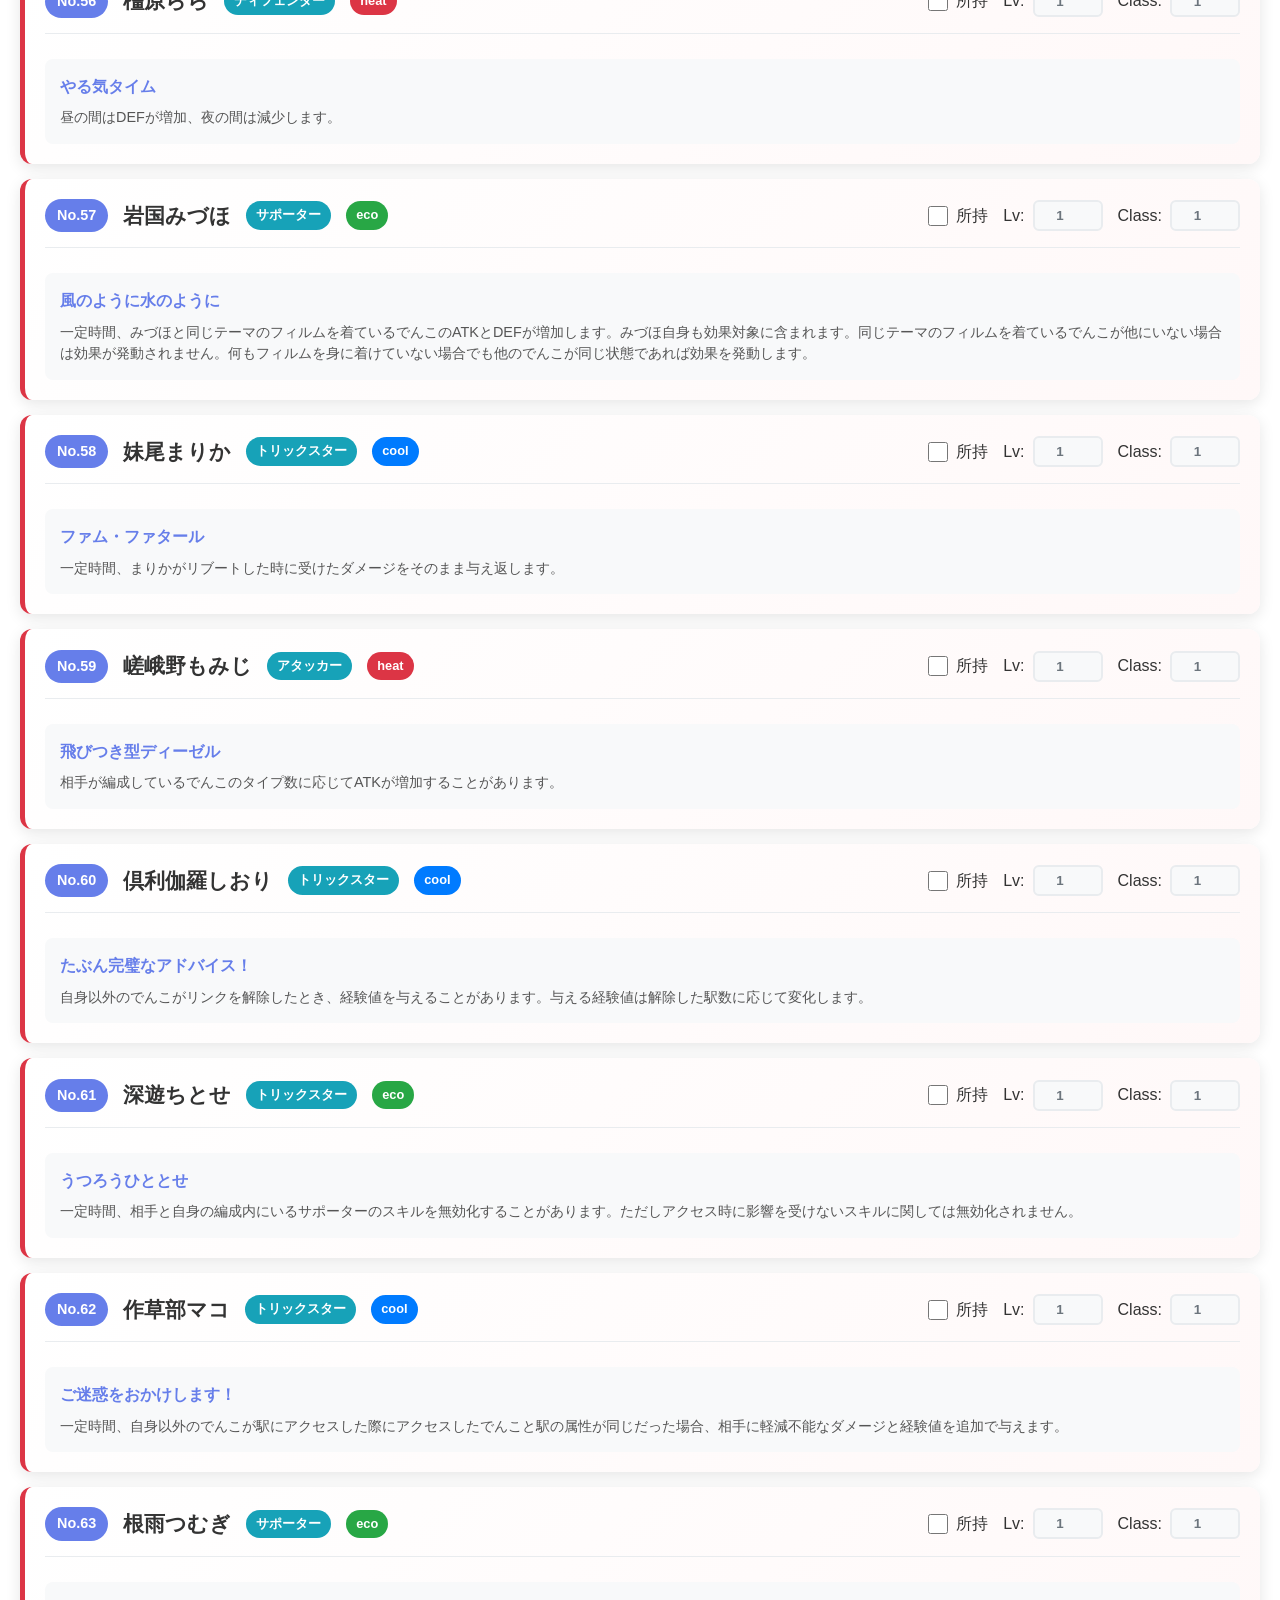
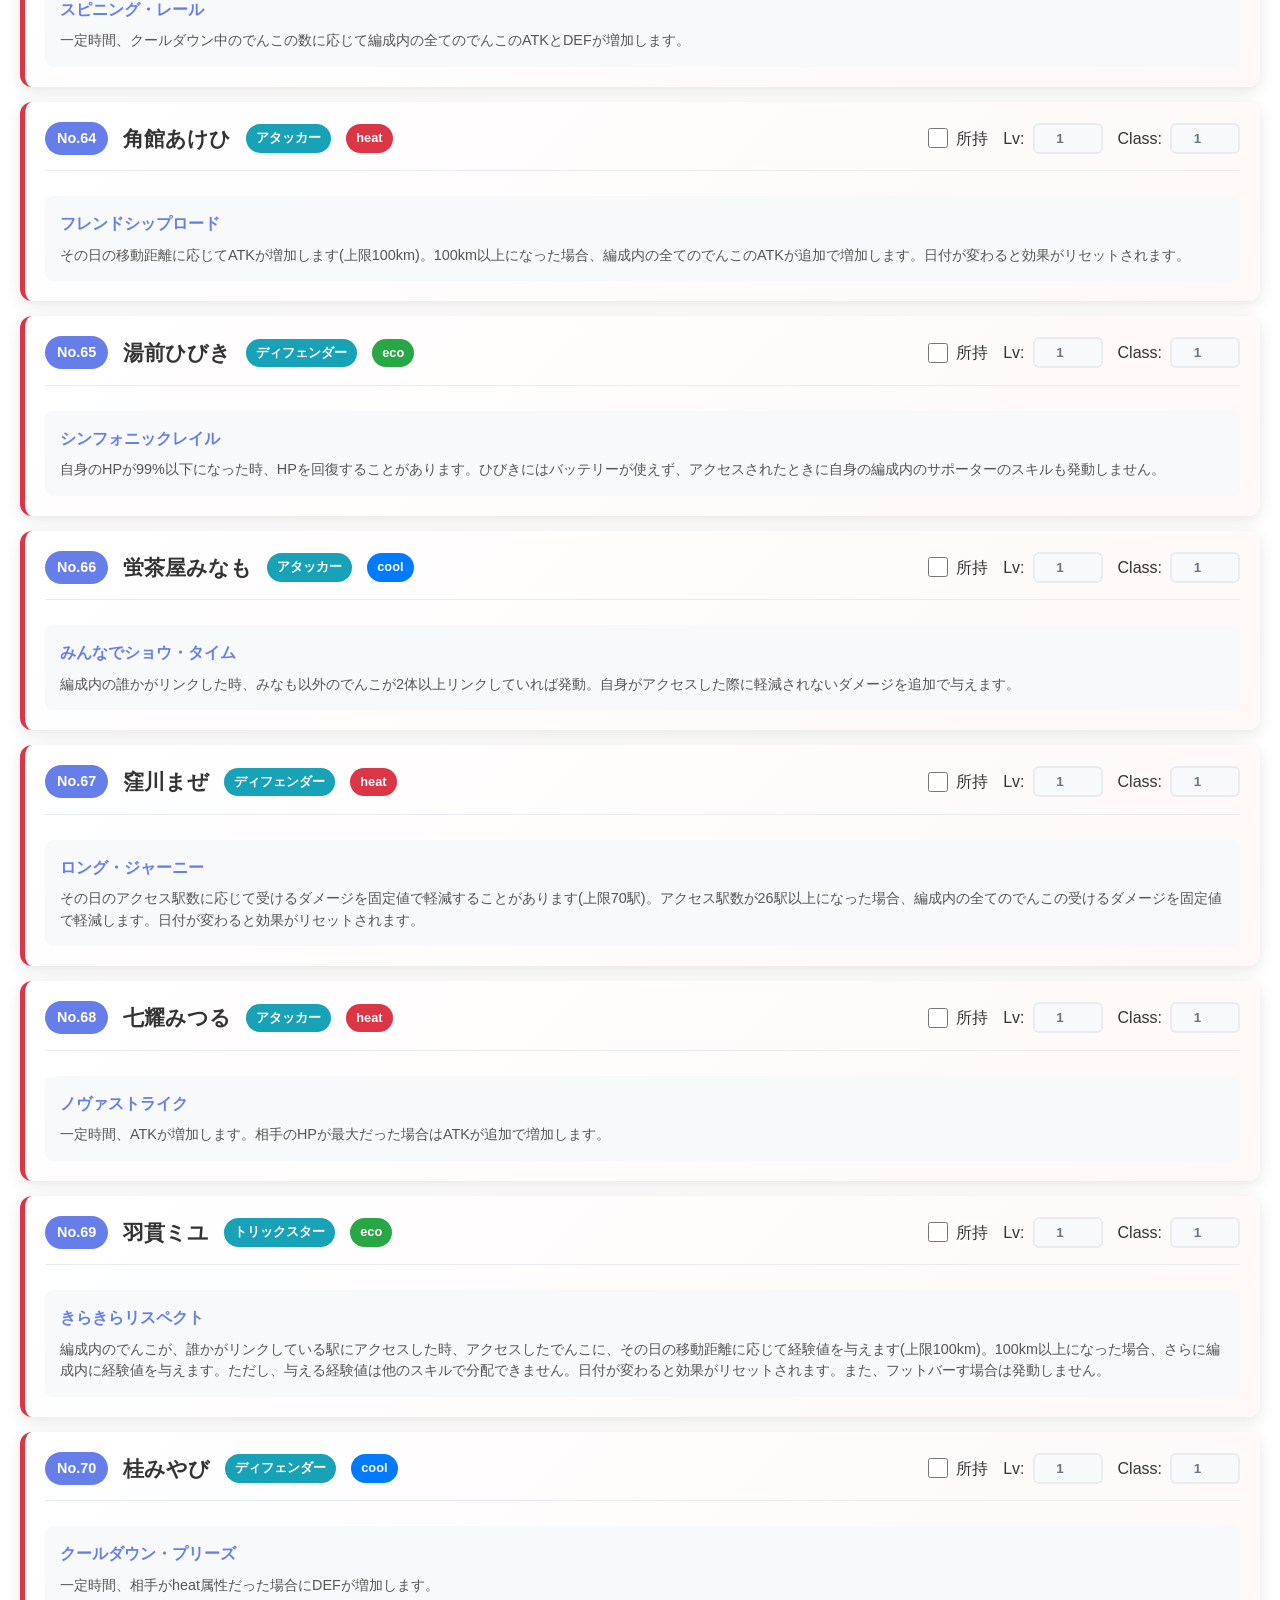
==== commit a2de65f8: "でんこデータを更新し、レベル上限を100に拡張する。 新規でんこの反映と、管理画面・ねこぱんち計算機・経験値テーブルのLv100対応を行う。  Co-authored-by: Cursor <curs" ====
--- a/index.html
+++ b/index.html
@@ -71,9 +71,9 @@
                         <div class="filter-item">
                             <label for="level-min">レベル範囲:</label>
                             <div class="range-inputs">
-                                <input type="number" id="level-min" min="1" max="80" placeholder="最小">
+                                <input type="number" id="level-min" min="1" max="100" placeholder="最小">
                                 <span>～</span>
-                                <input type="number" id="level-max" min="1" max="80" placeholder="最大">
+                                <input type="number" id="level-max" min="1" max="100" placeholder="最大">
                             </div>
                         </div>
                         <div class="filter-item">
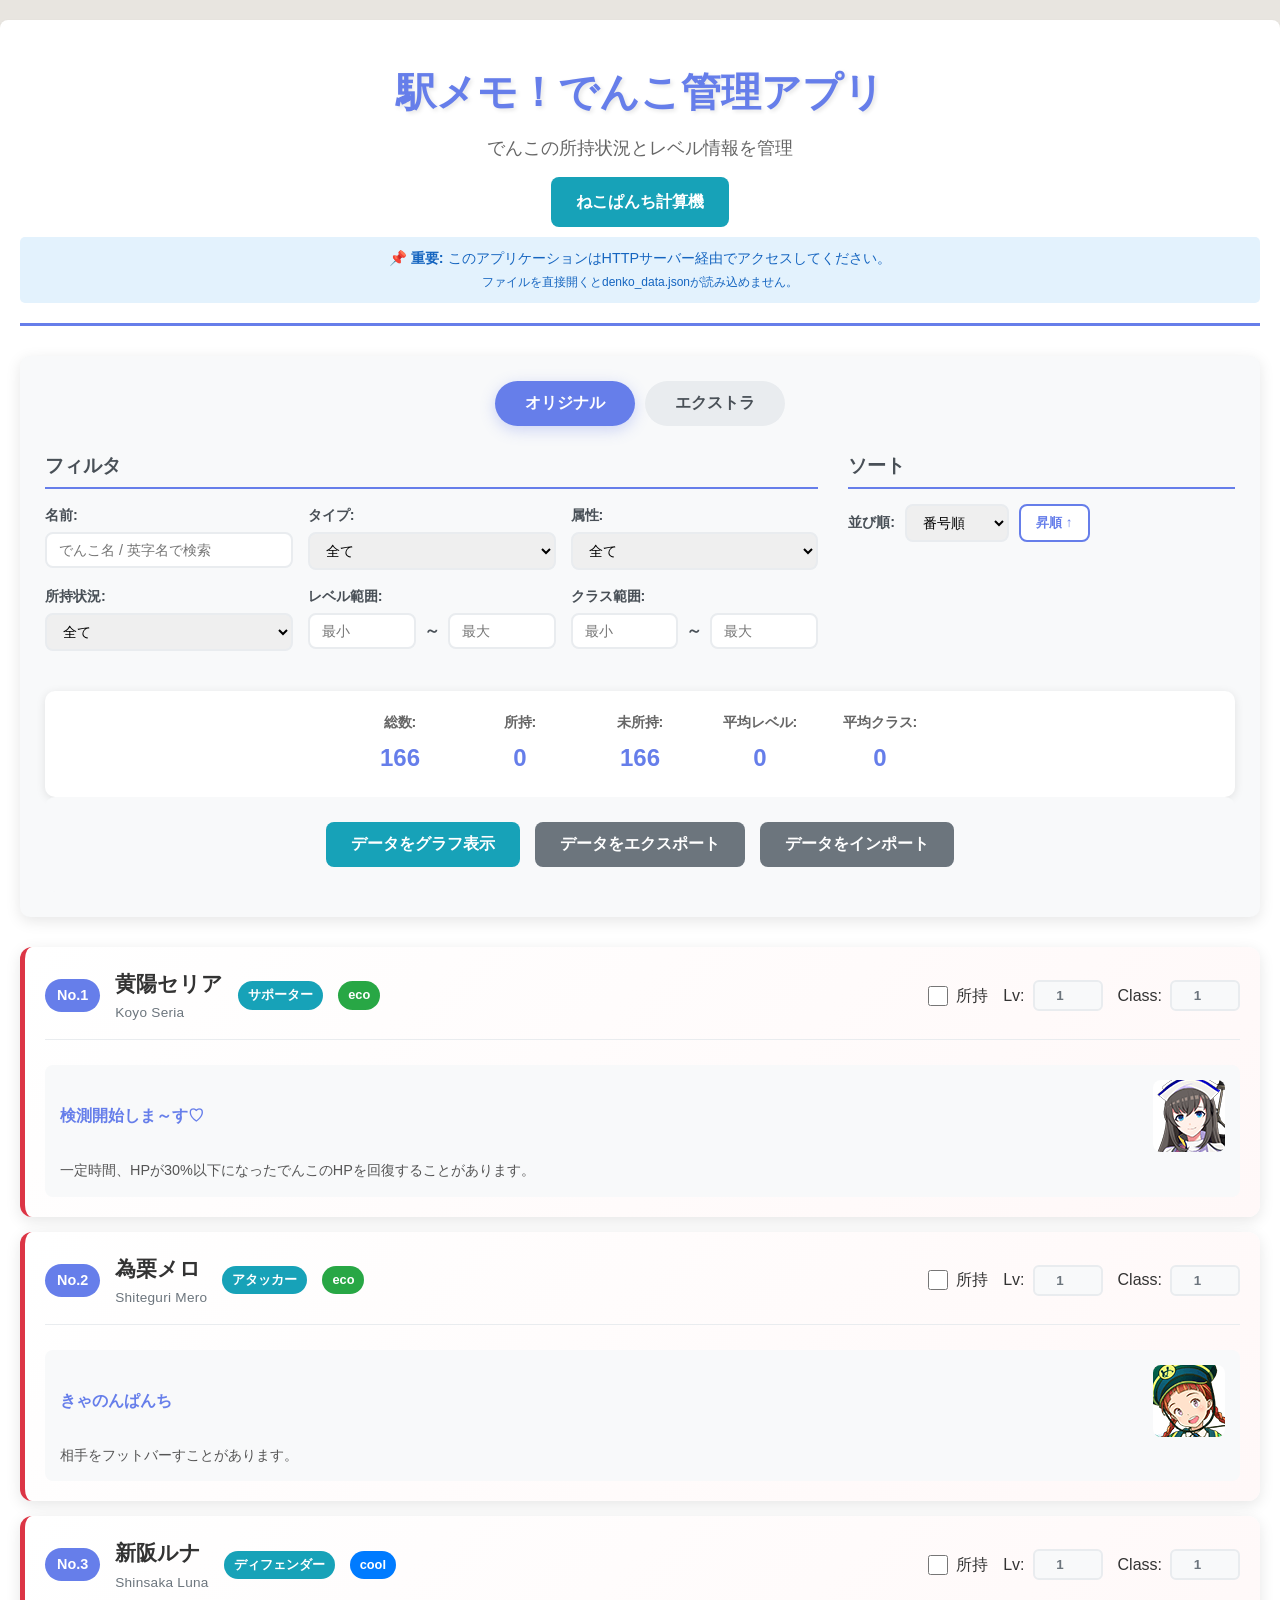
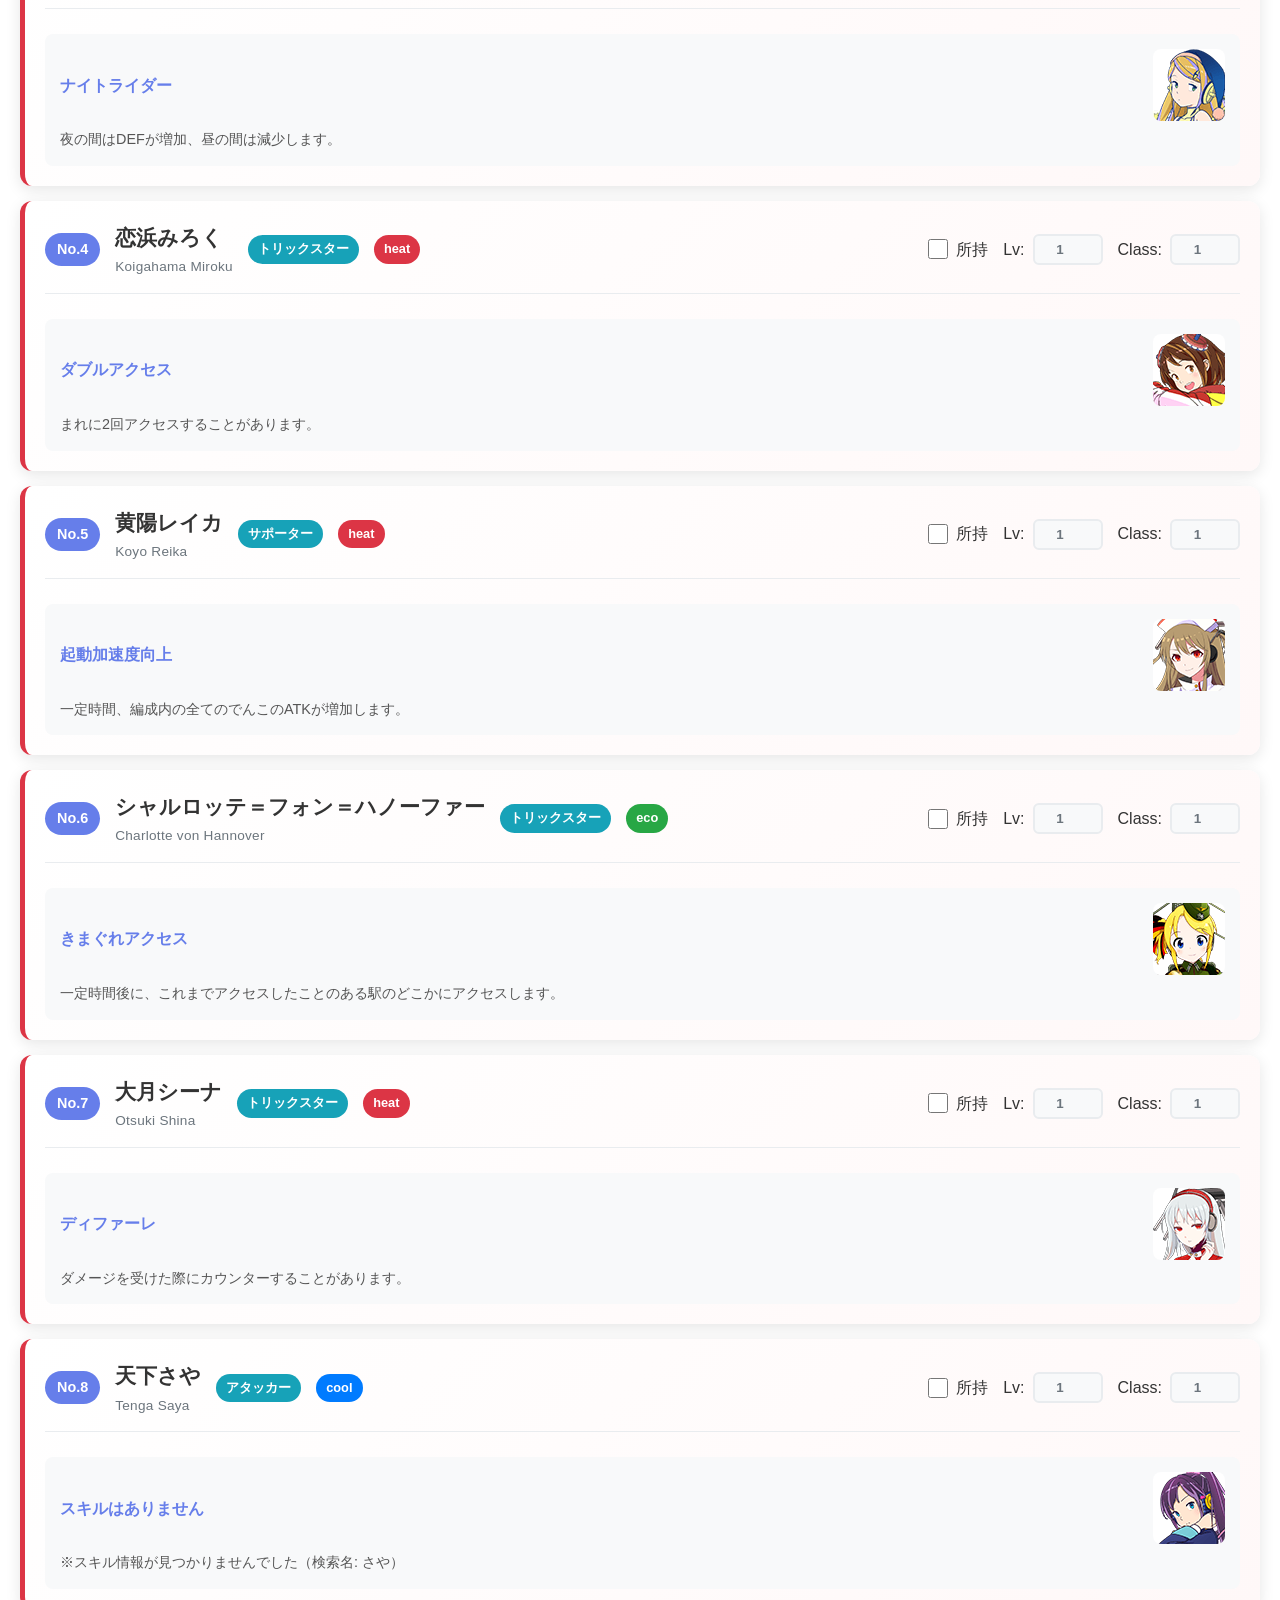
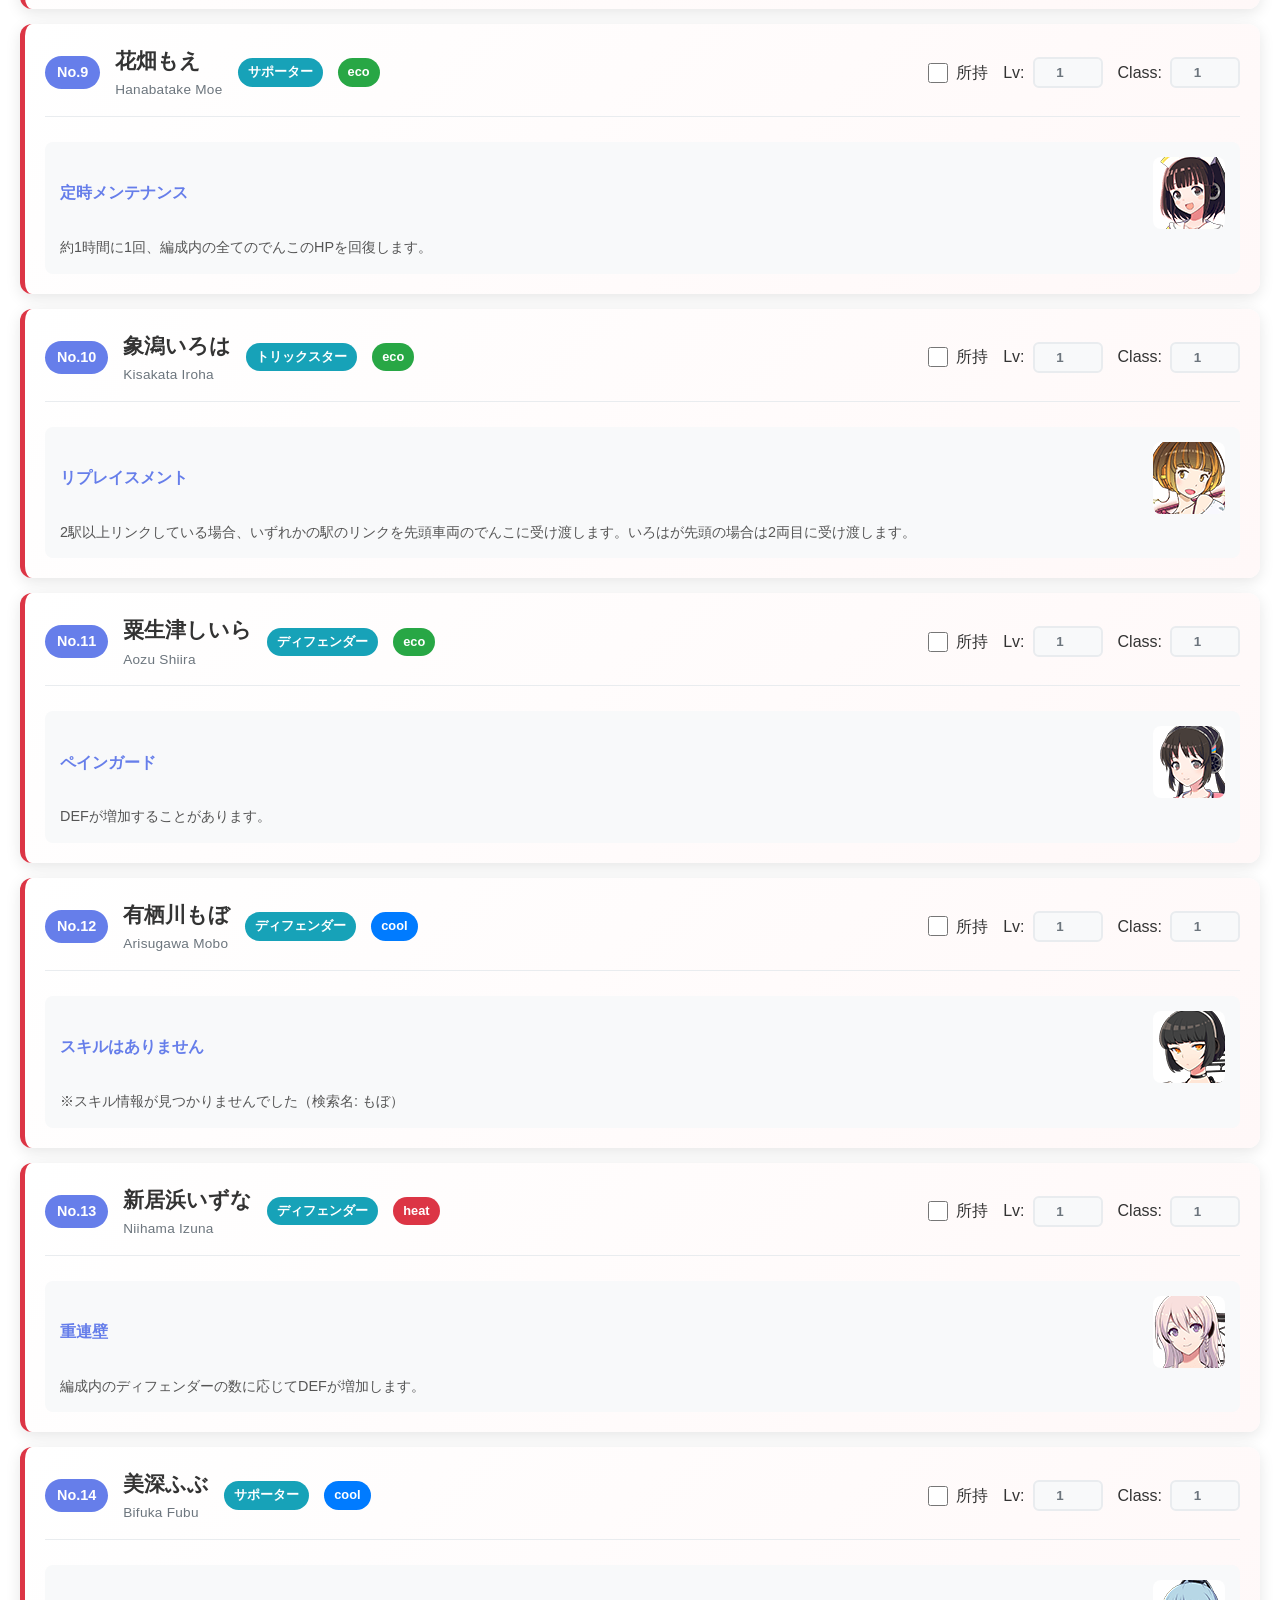
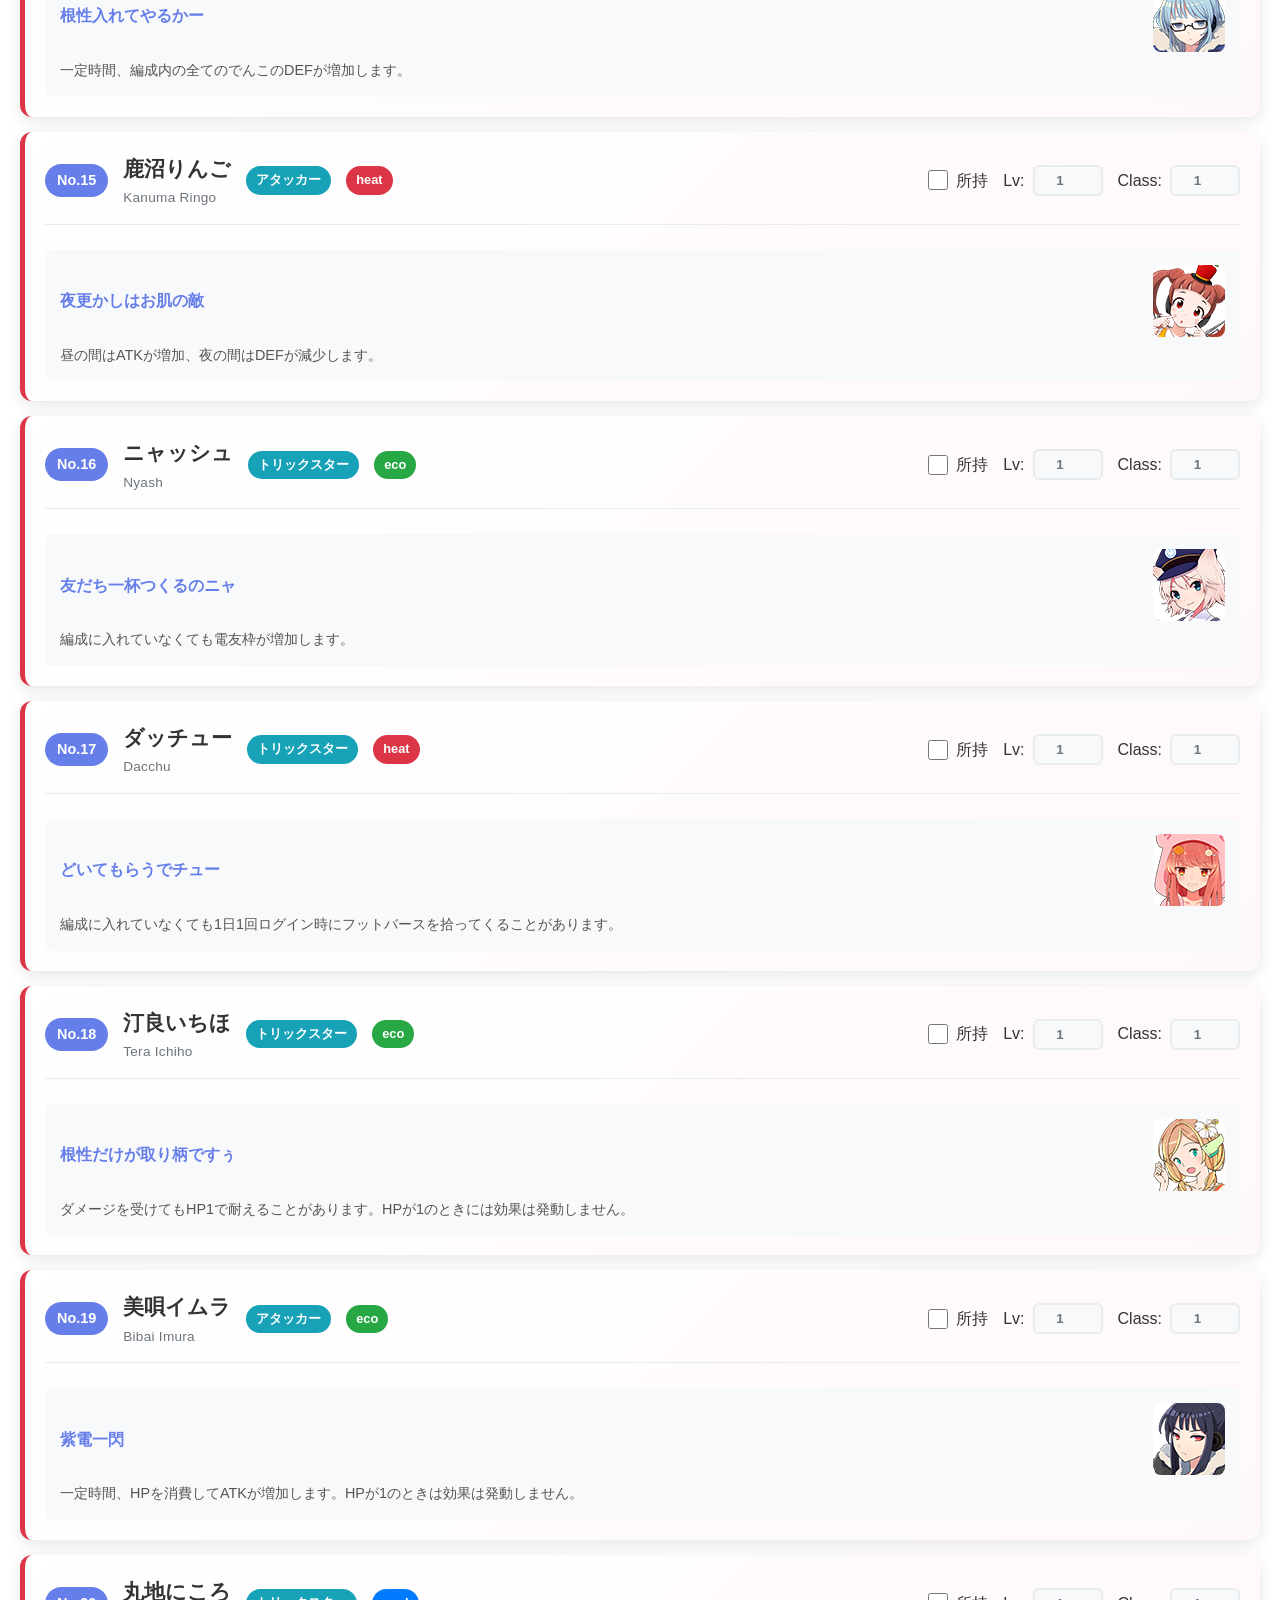
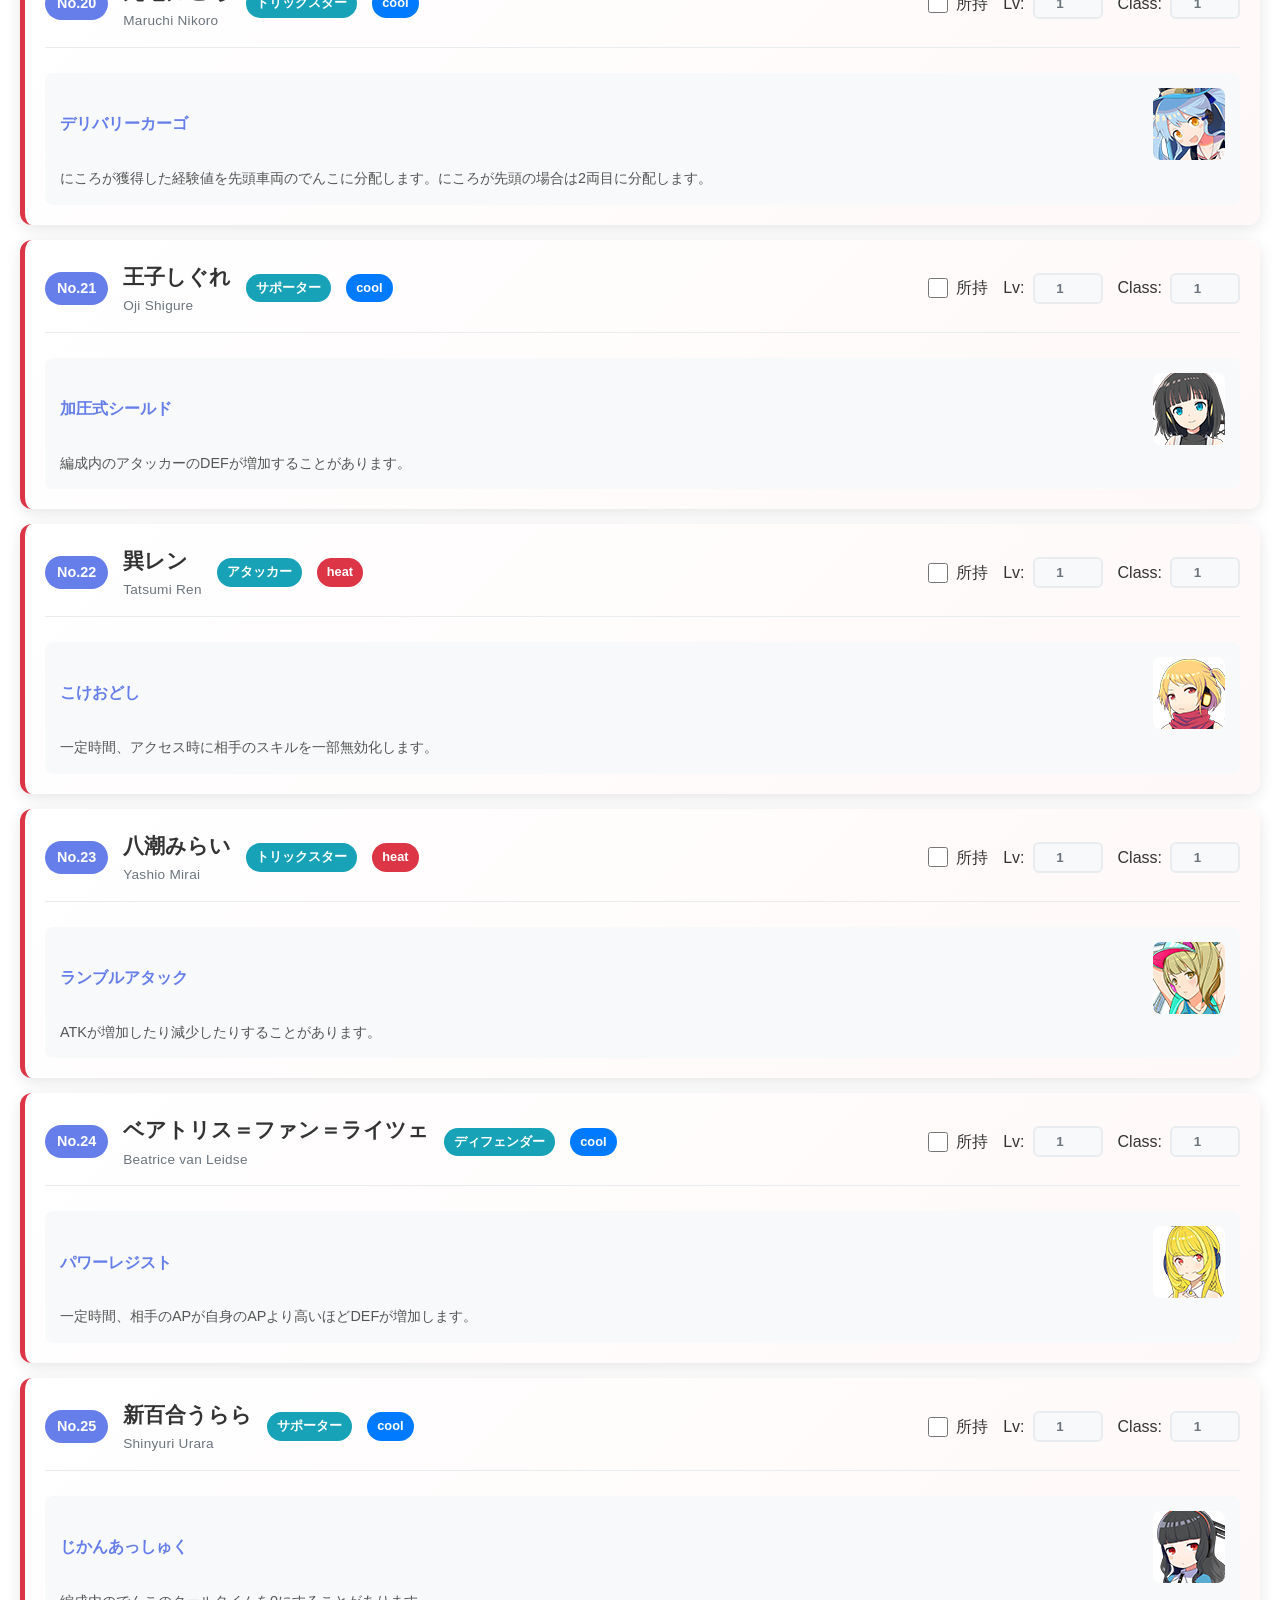
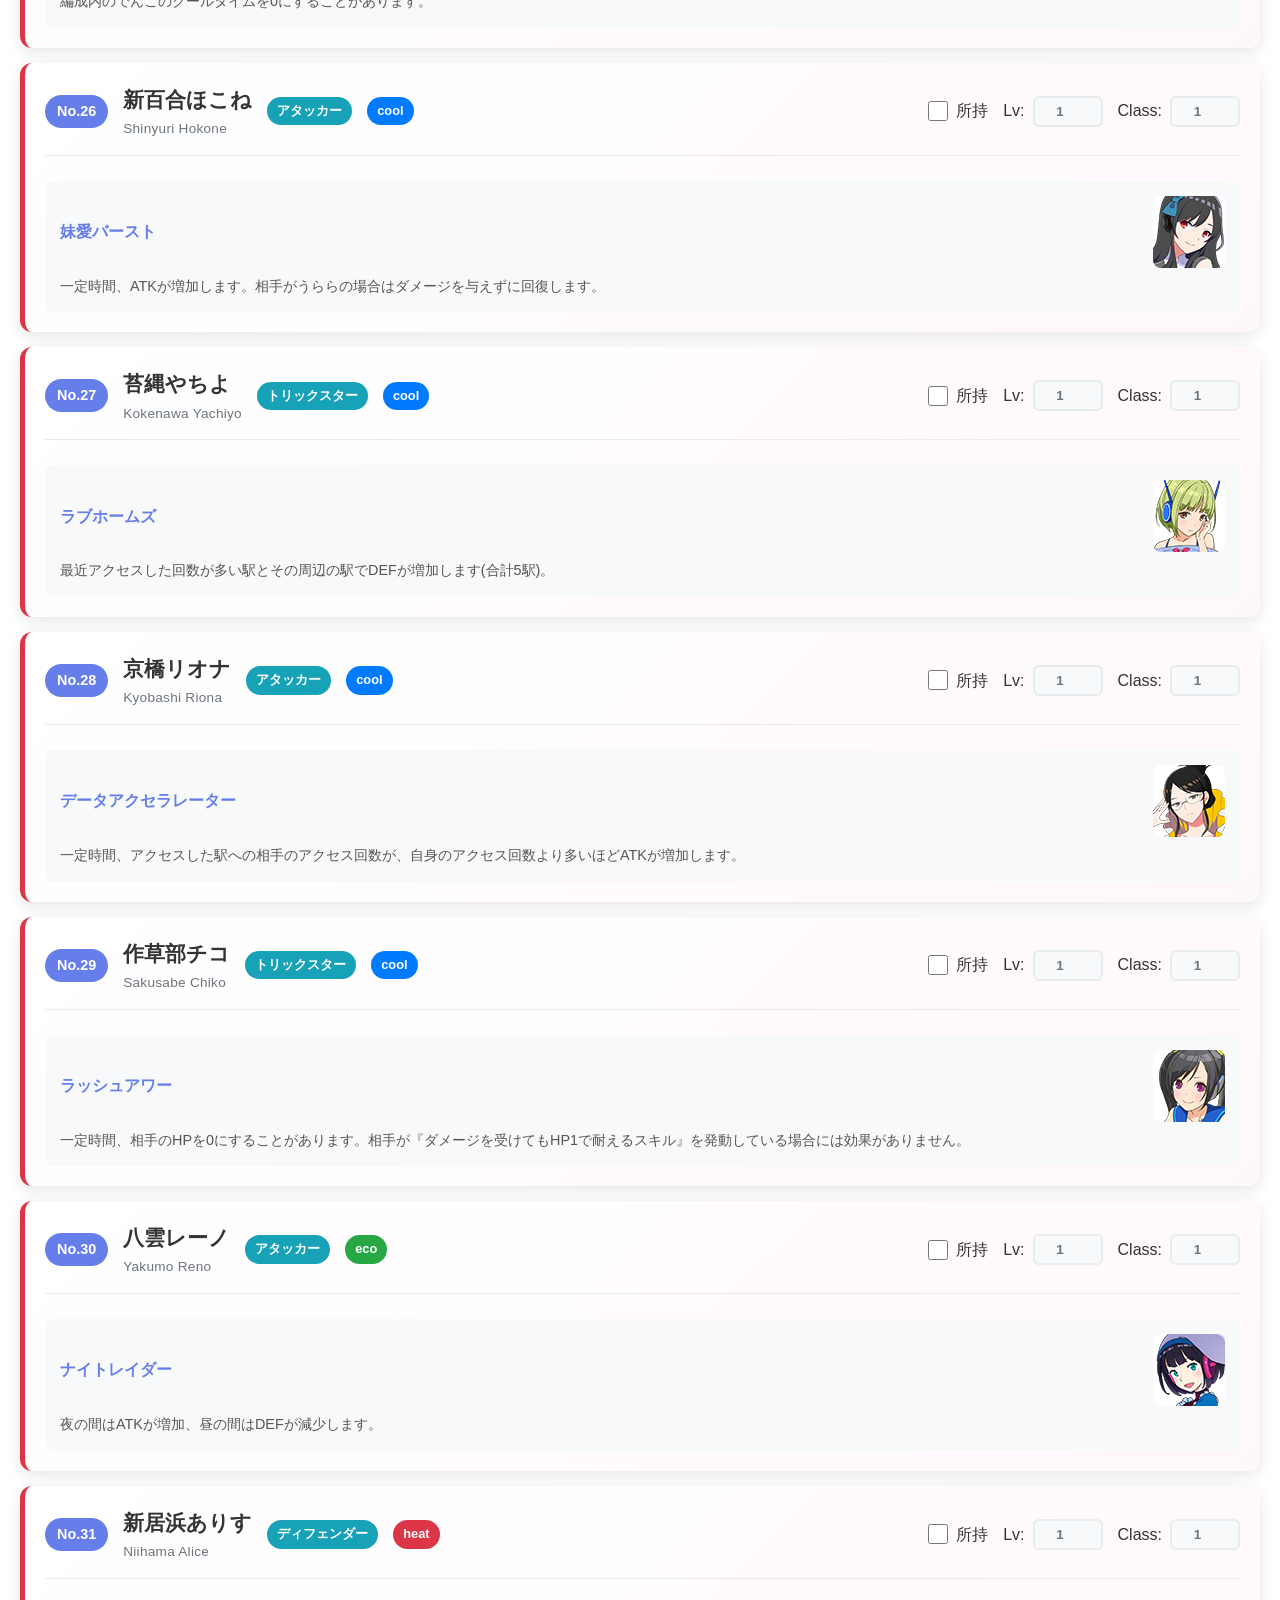
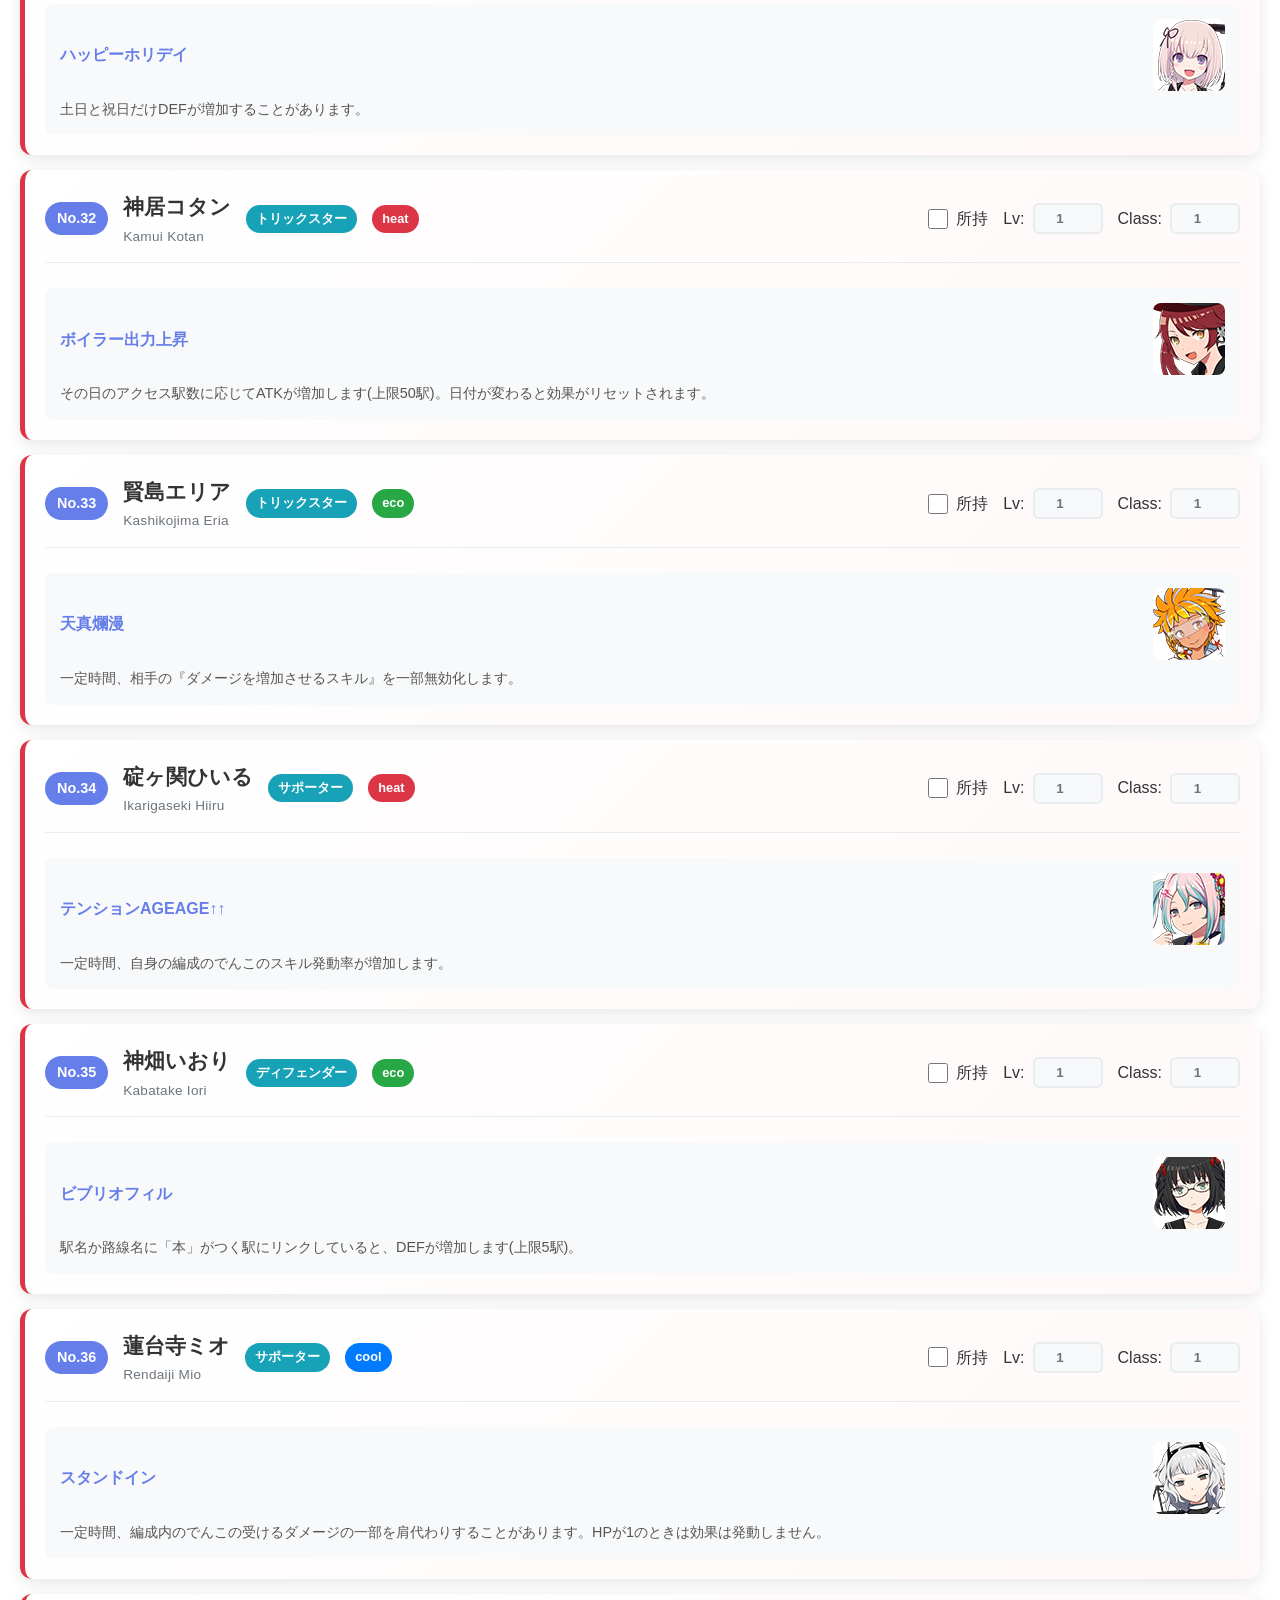
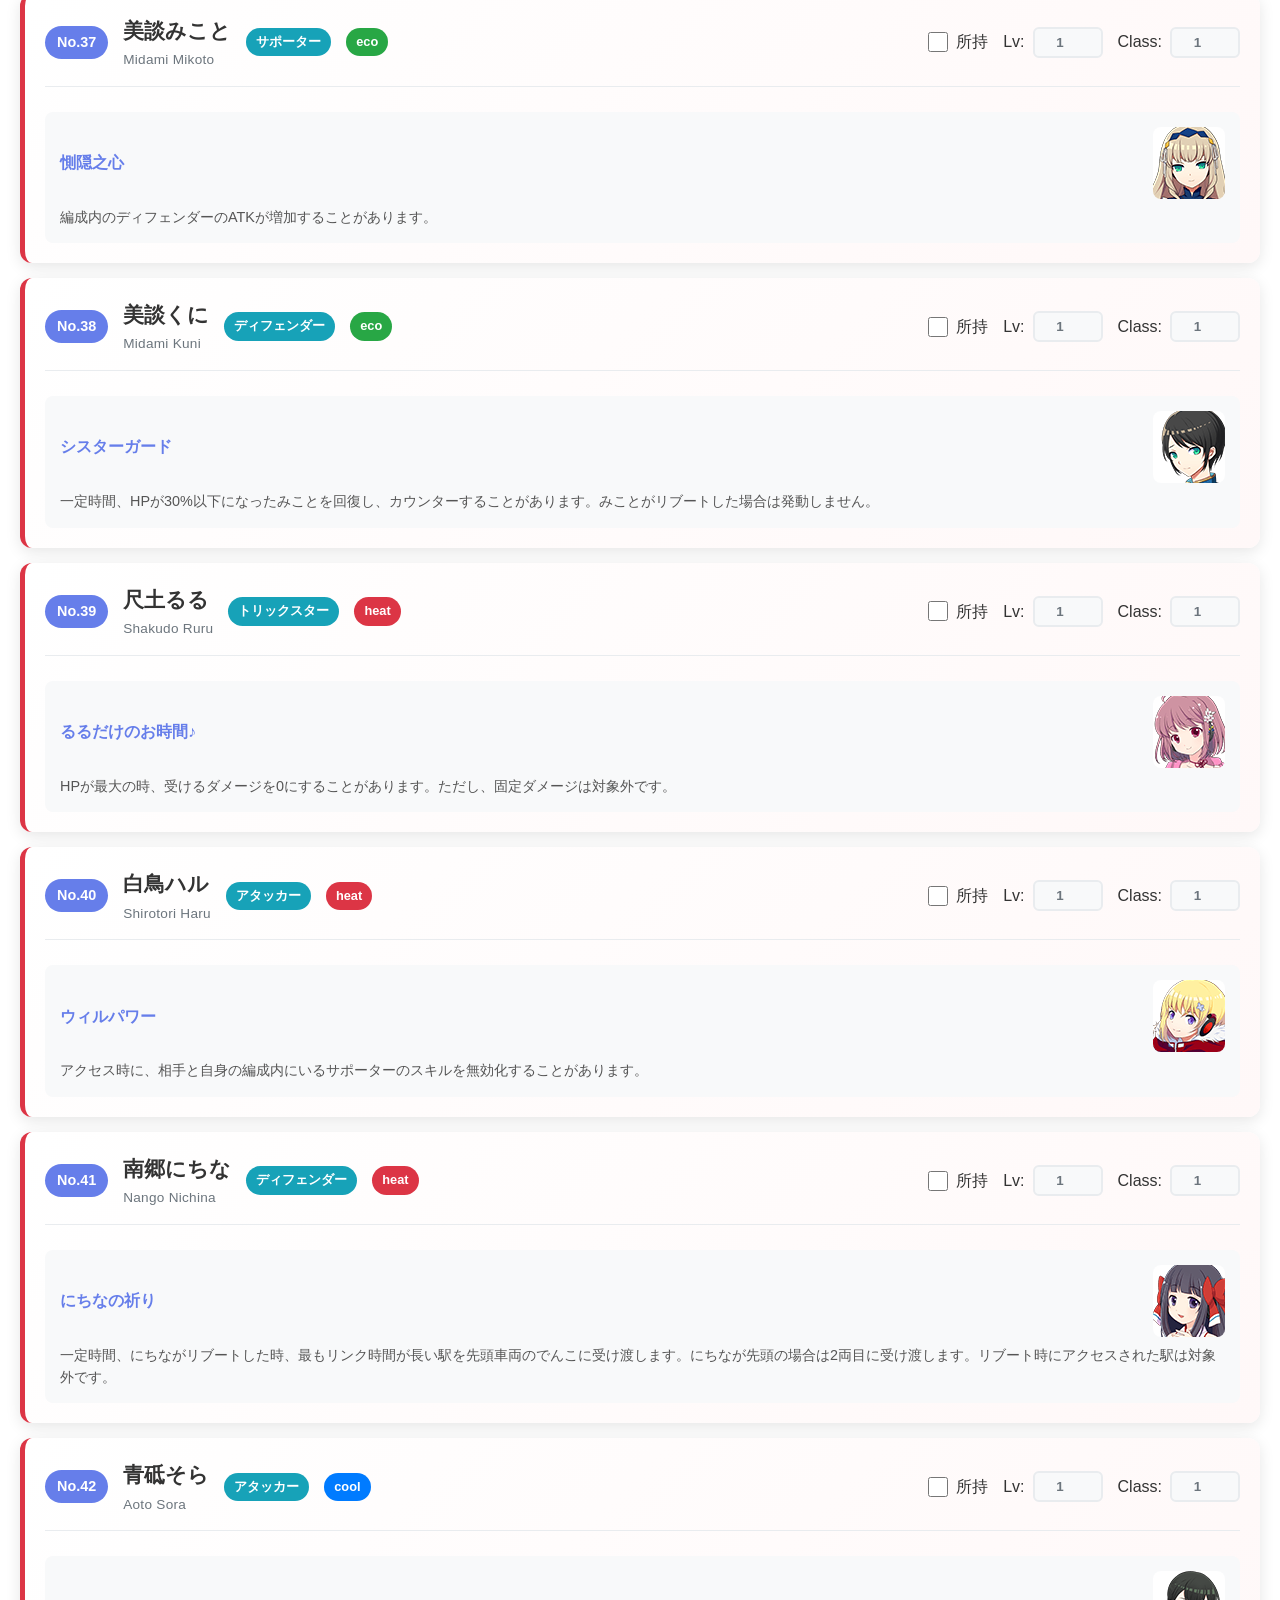
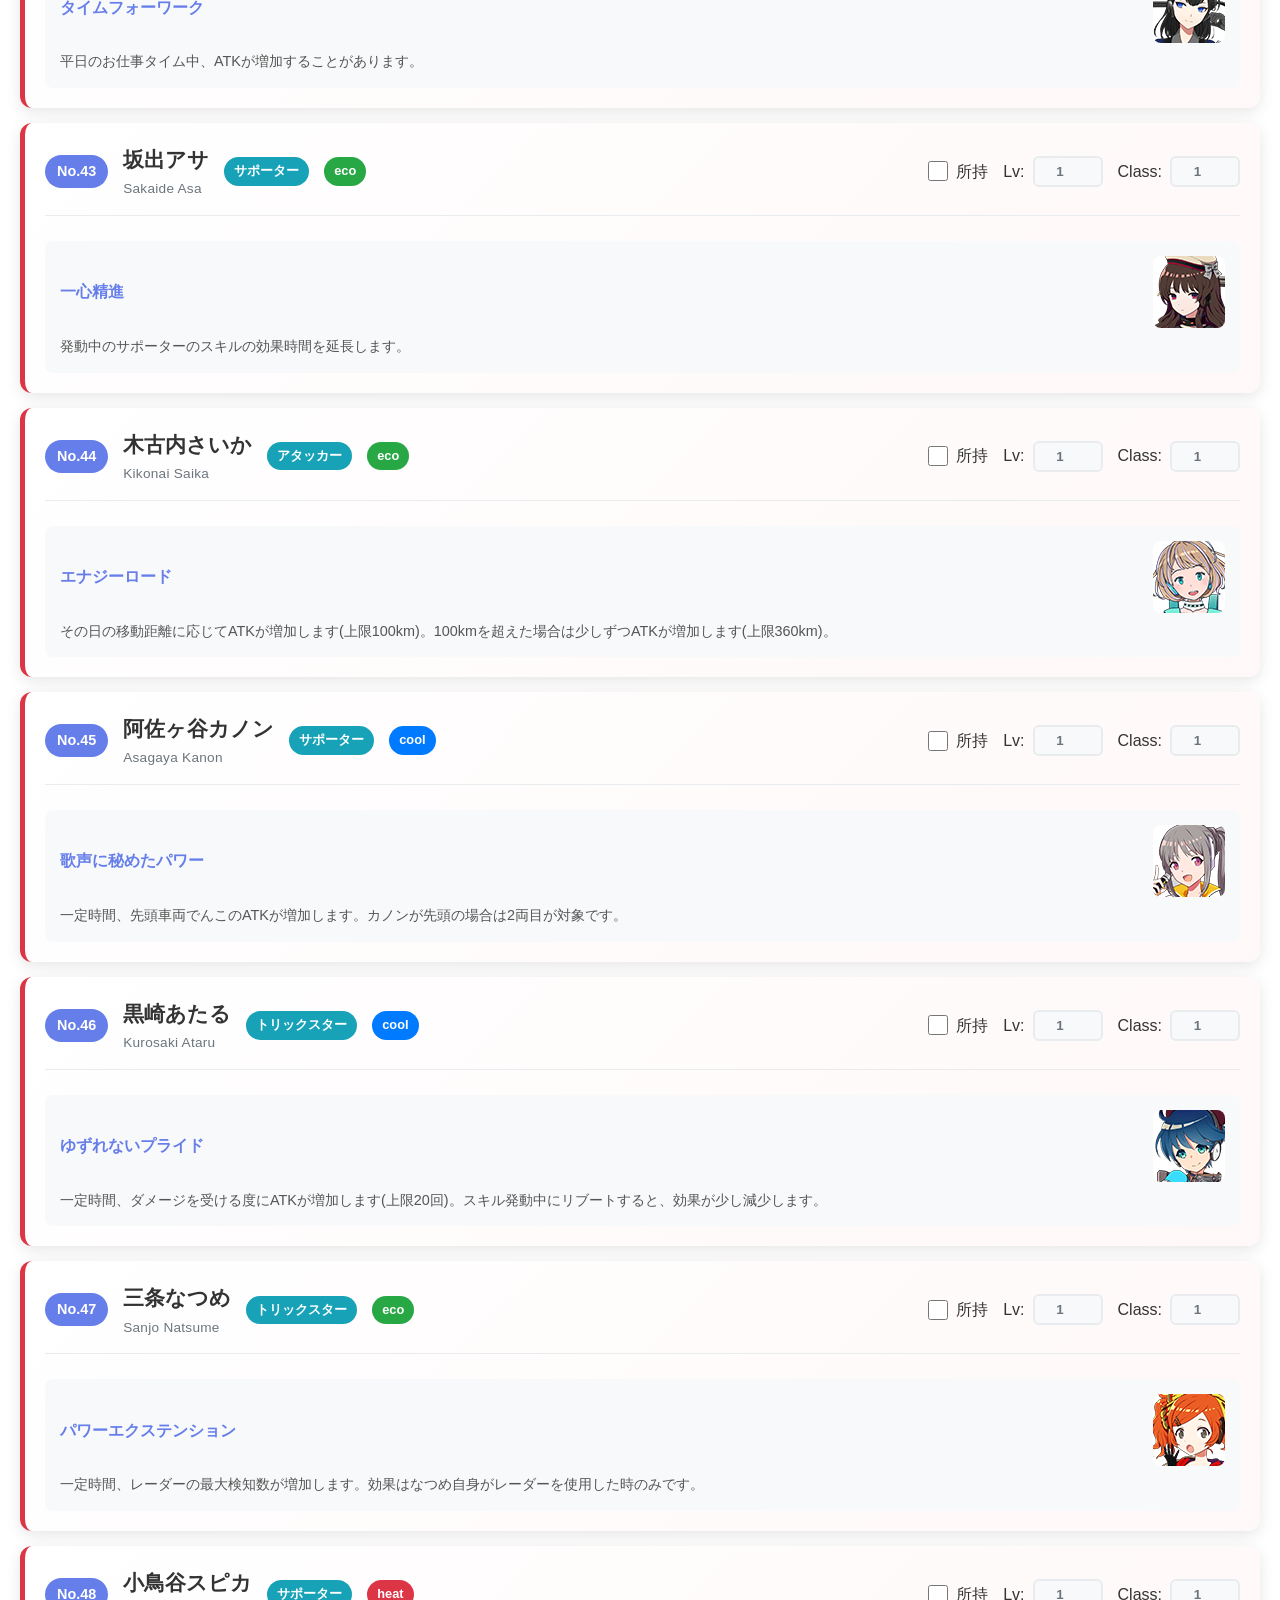
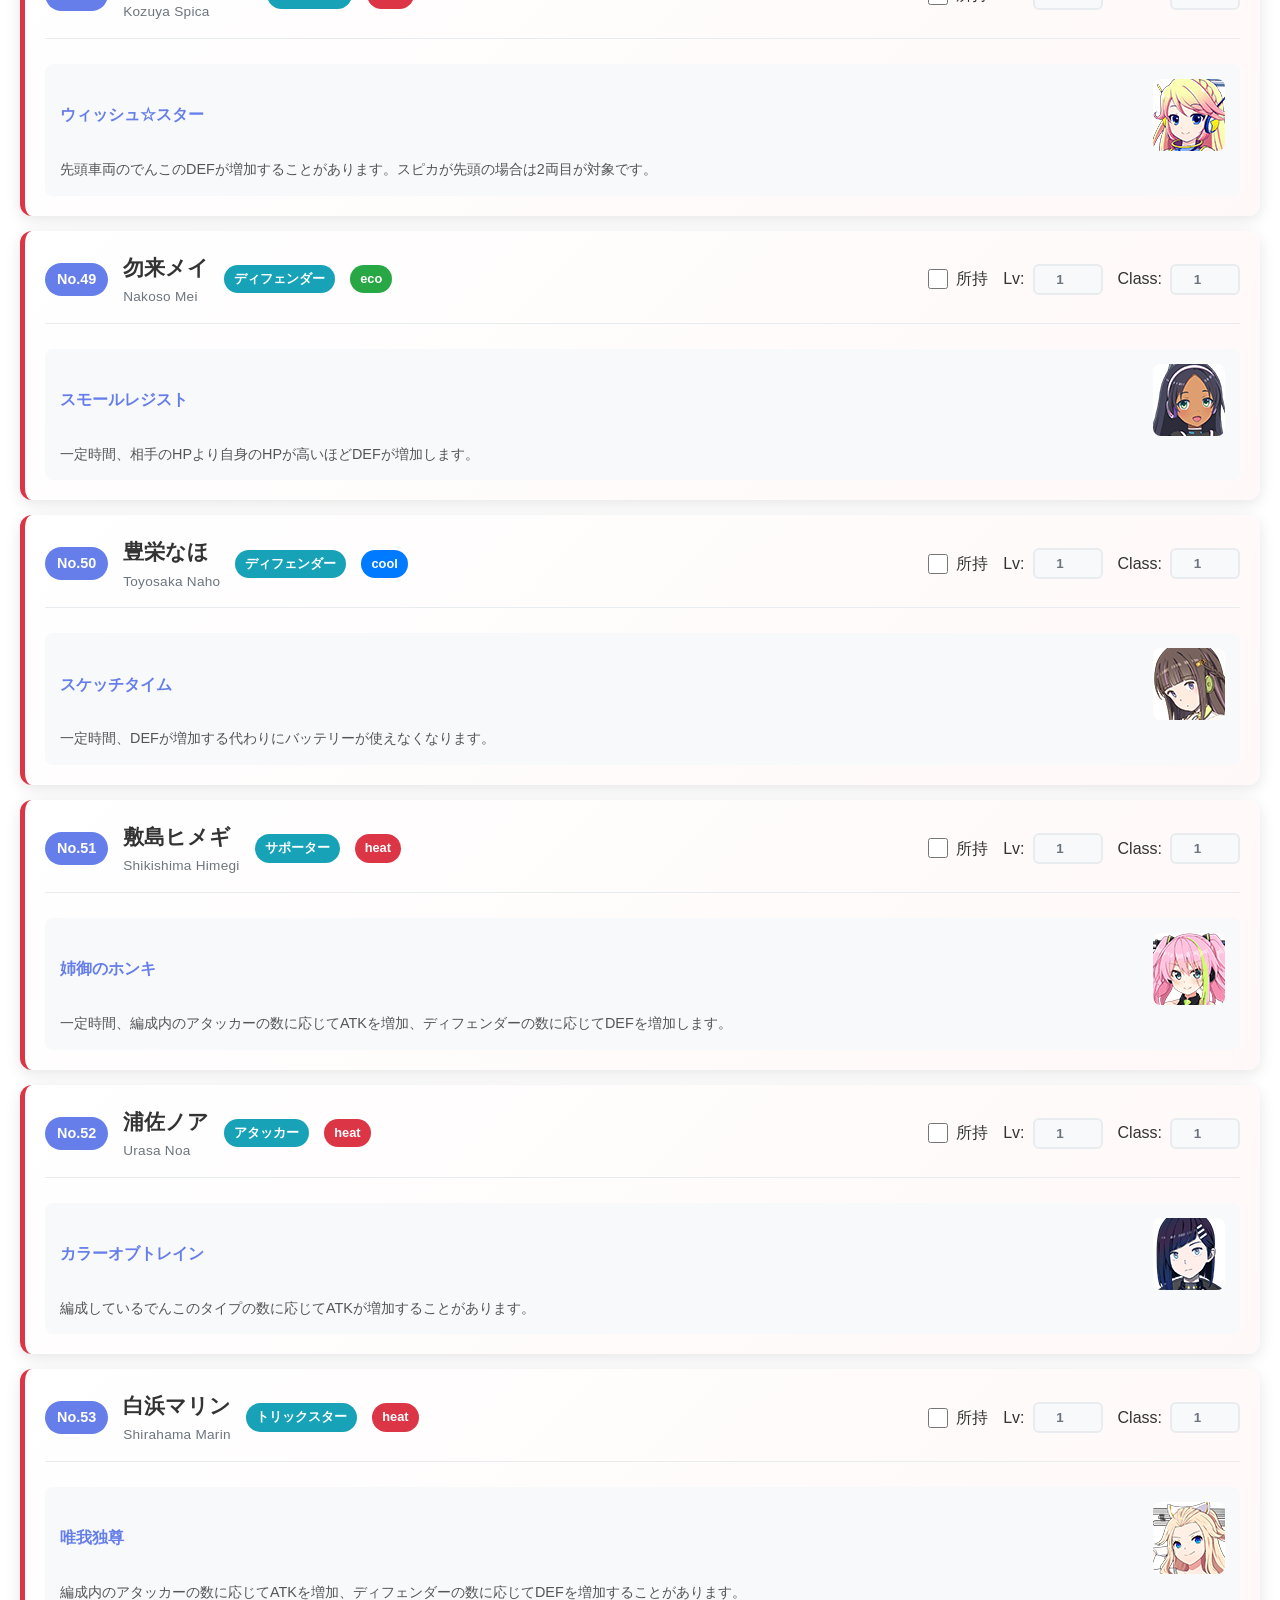
==== commit 9440fa9e: "でんこ英字名・顔画像表示を追加し、ekihack クレジットを明記する。 IKS-org/ekihack 由来の list/画像を取り込み、カード表示と README を同期する。  Co-autho" ====
--- a/index.html
+++ b/index.html
@@ -37,7 +37,7 @@
                     <div class="filter-row">
                         <div class="filter-item">
                             <label for="name-filter">名前:</label>
-                            <input type="text" id="name-filter" placeholder="でんこ名で検索">
+                            <input type="text" id="name-filter" placeholder="でんこ名 / 英字名で検索">
                         </div>
                         <div class="filter-item">
                             <label for="type-filter">タイプ:</label>
--- a/styles.css
+++ b/styles.css
@@ -290,10 +290,24 @@
     font-size: 0.9rem;
 }
 
+.denko-names {
+    display: flex;
+    flex-direction: column;
+    gap: 2px;
+    min-width: 0;
+}
+
 .denko-name {
     font-size: 1.3rem;
     font-weight: bold;
     color: #333;
+}
+
+.denko-name-en {
+    font-size: 0.85rem;
+    font-weight: 500;
+    color: #6c757d;
+    letter-spacing: 0.02em;
 }
 
 .denko-type {
@@ -406,11 +420,29 @@
     margin-top: 10px;
 }
 
+.skill-header {
+    display: flex;
+    align-items: center;
+    justify-content: space-between;
+    gap: 12px;
+    margin-bottom: 8px;
+}
+
 .skill-name {
     font-weight: bold;
     color: #667eea;
-    margin-bottom: 8px;
     font-size: 1rem;
+    flex: 1;
+    min-width: 0;
+}
+
+.denko-portrait {
+    width: 72px;
+    height: 72px;
+    flex-shrink: 0;
+    object-fit: contain;
+    border-radius: 8px;
+    background: #fff;
 }
 
 .skill-effect {
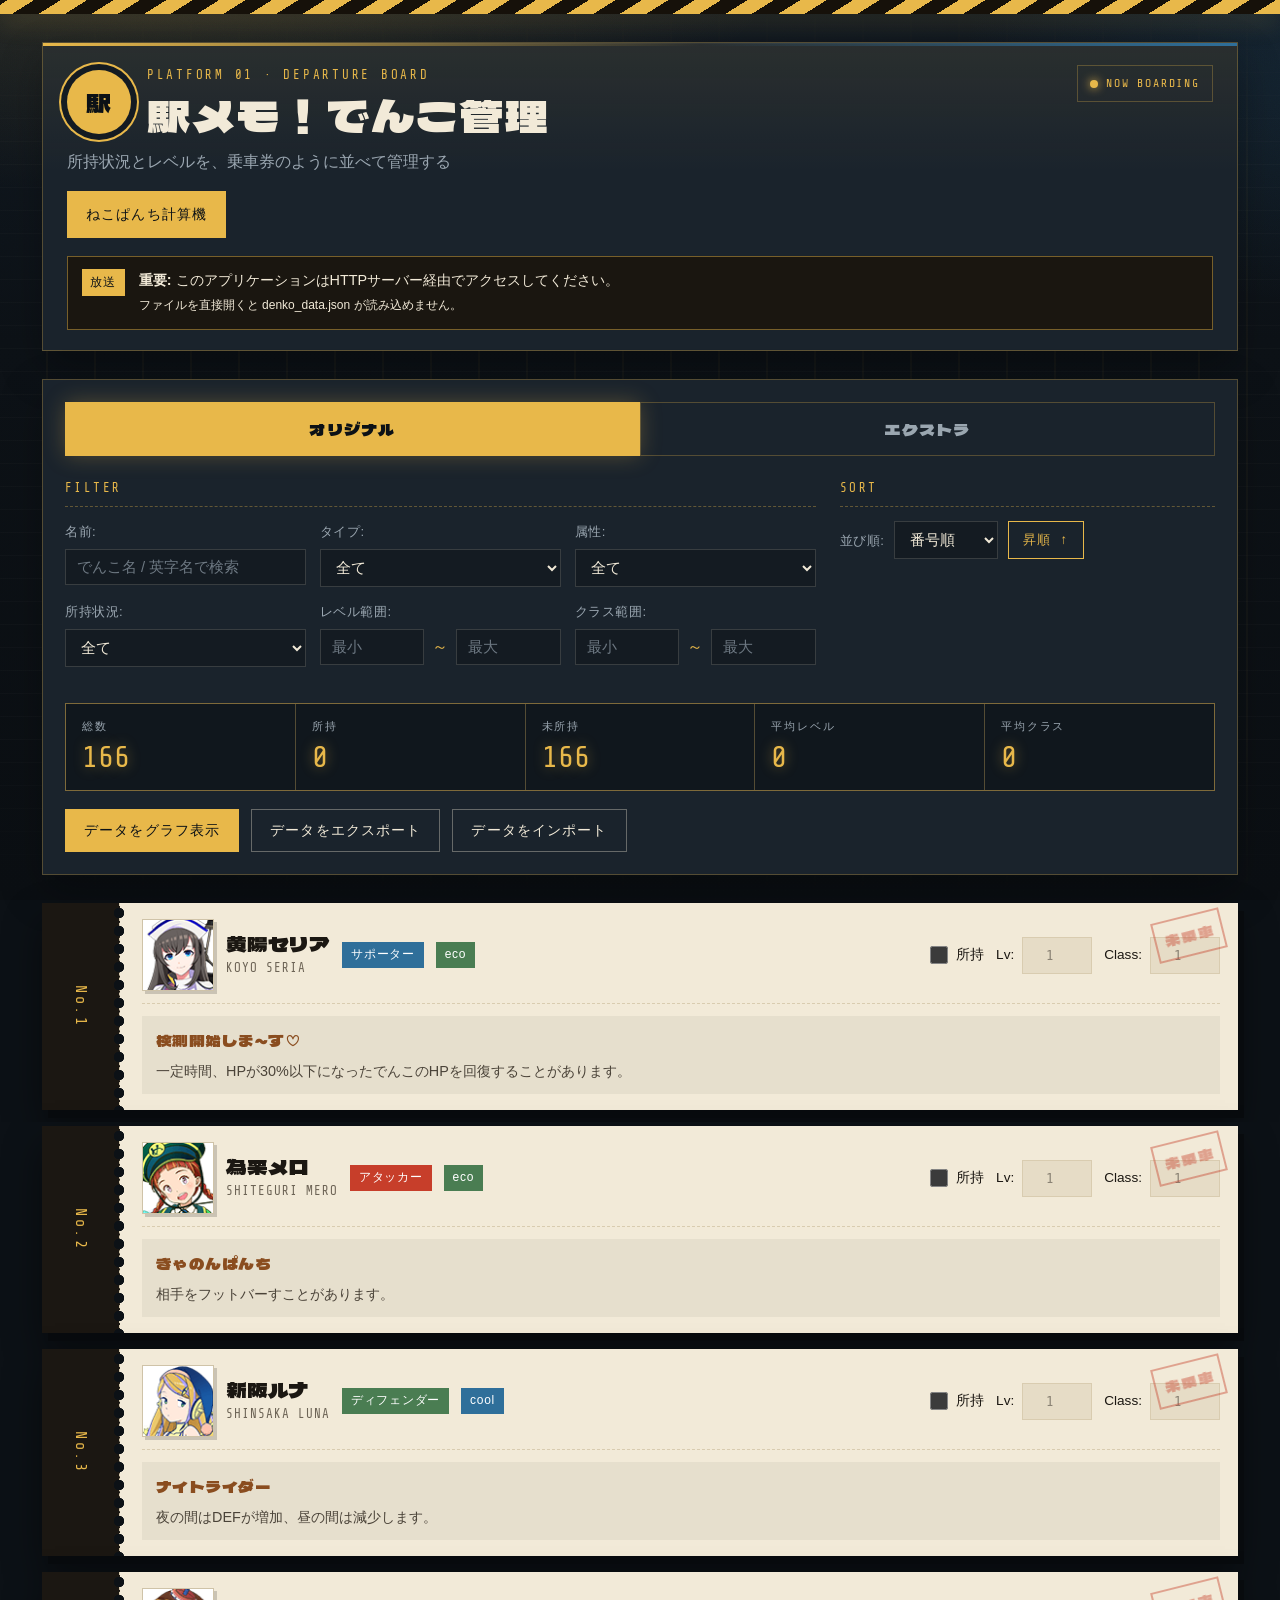
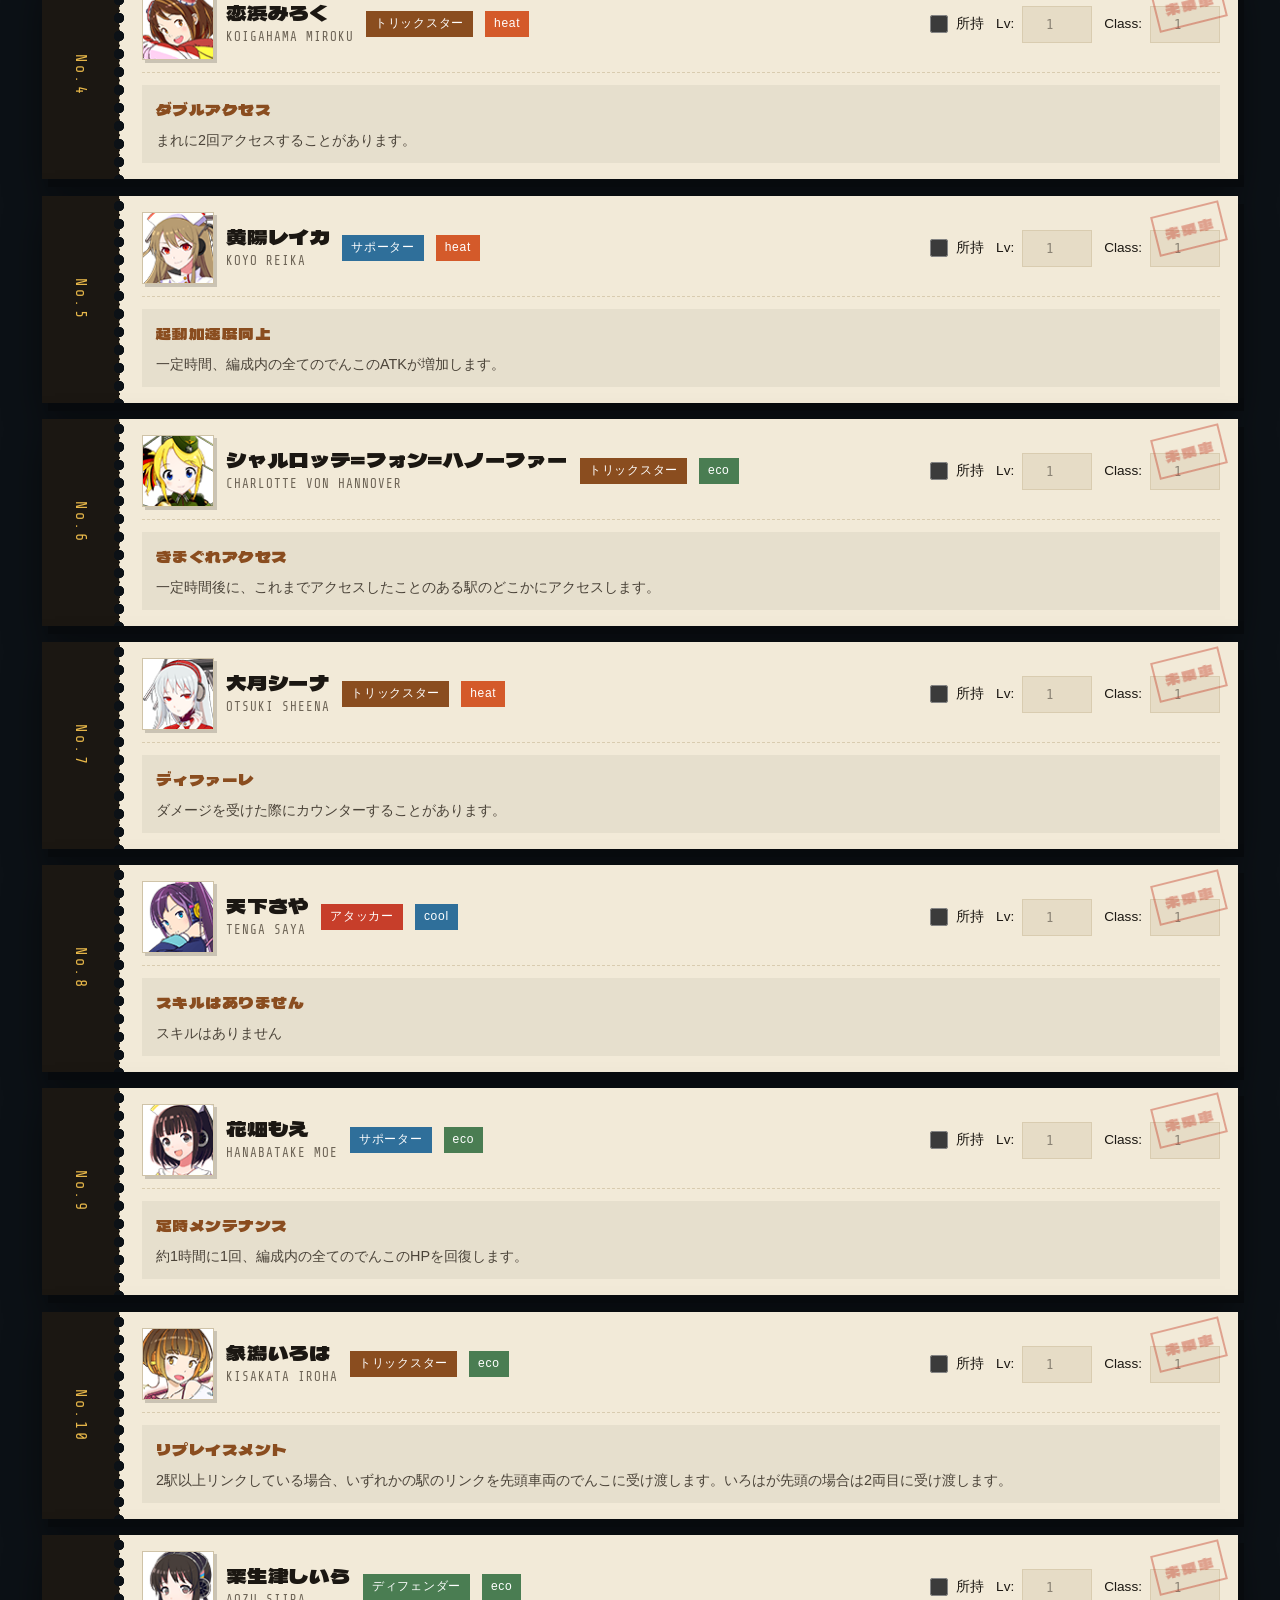
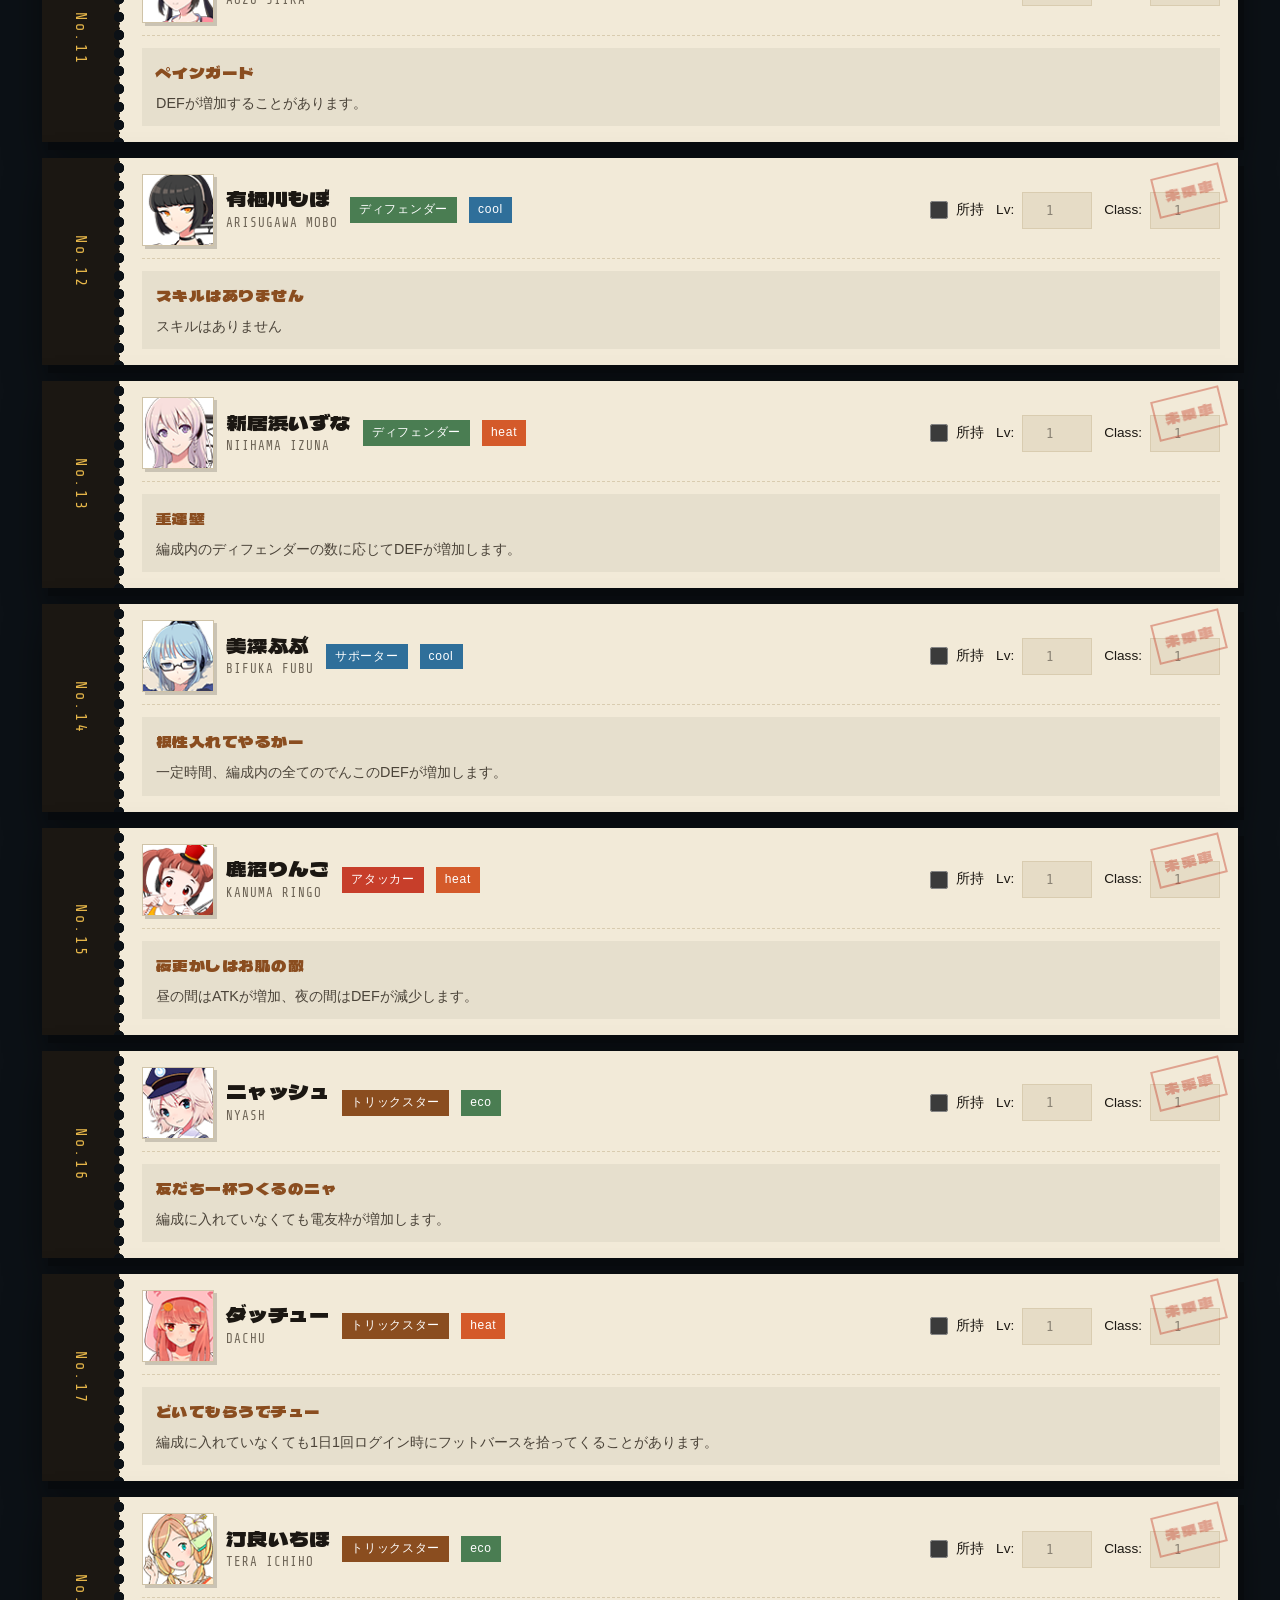
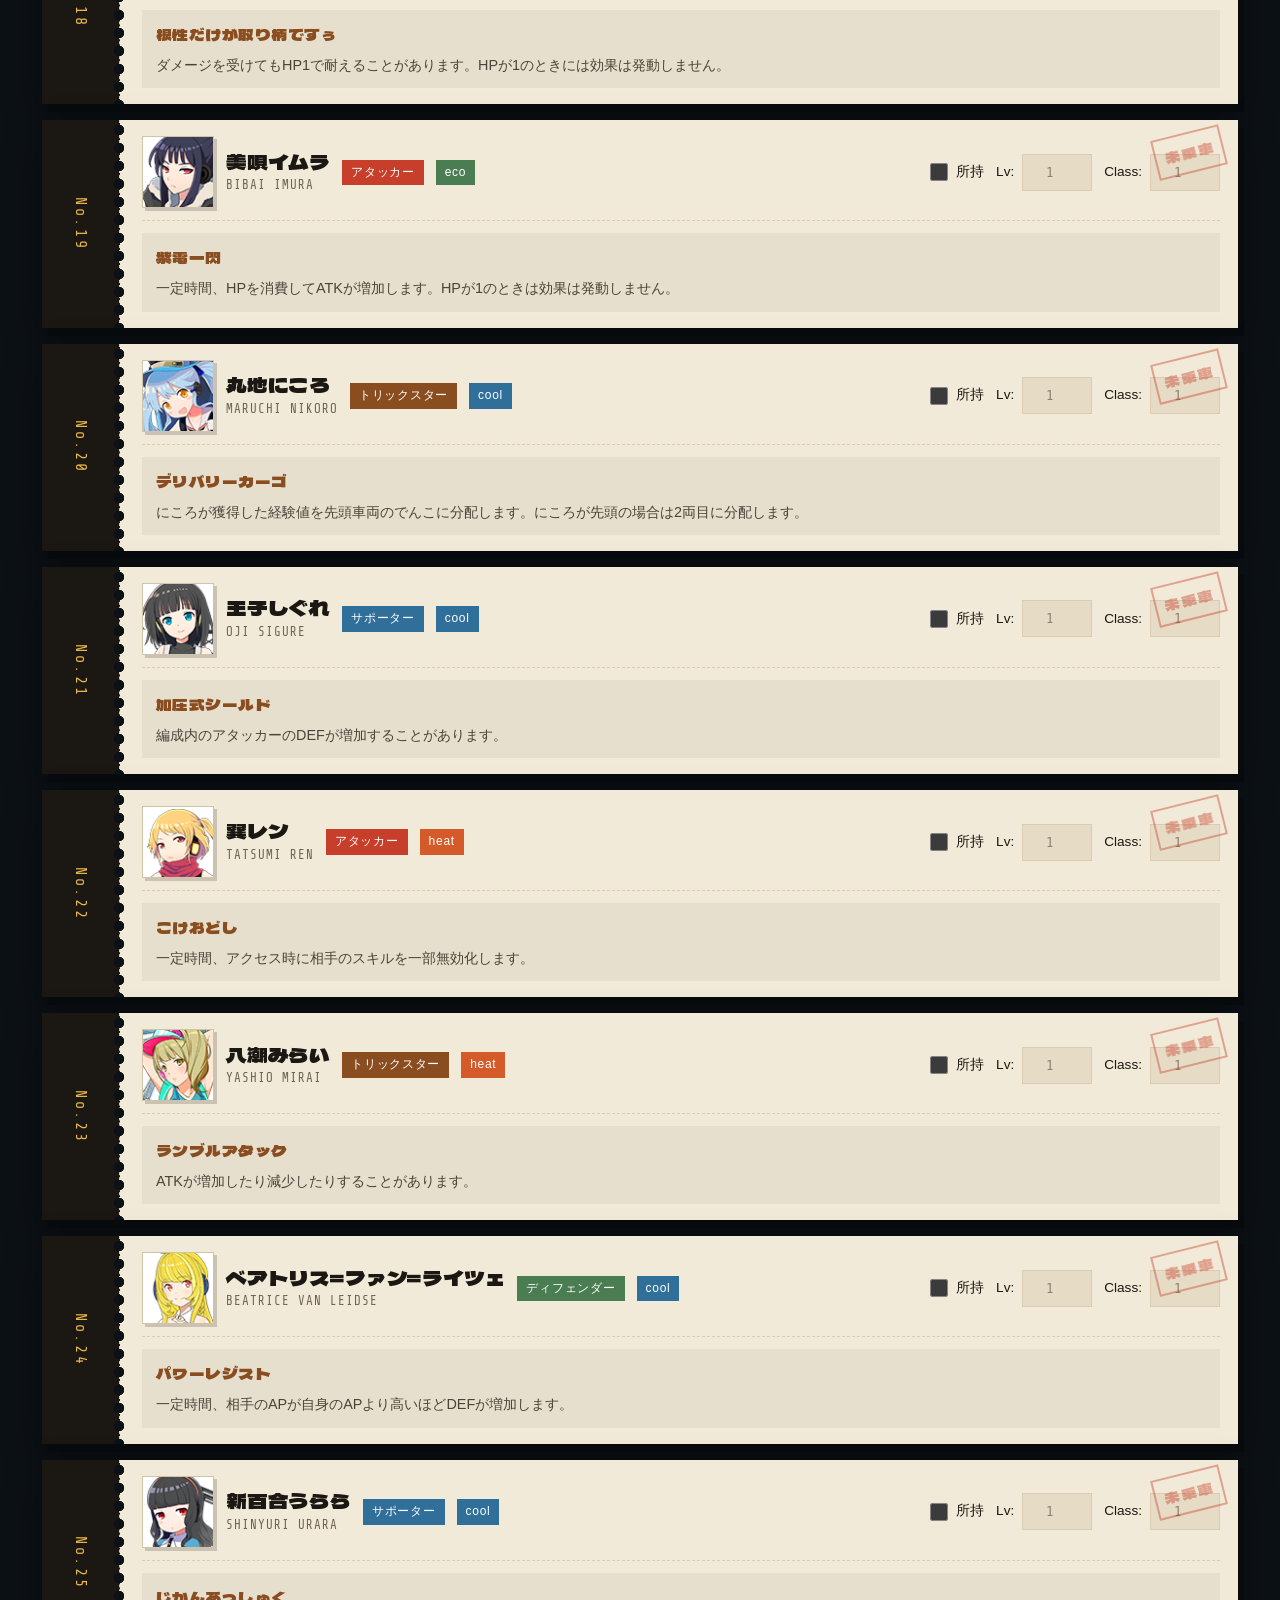
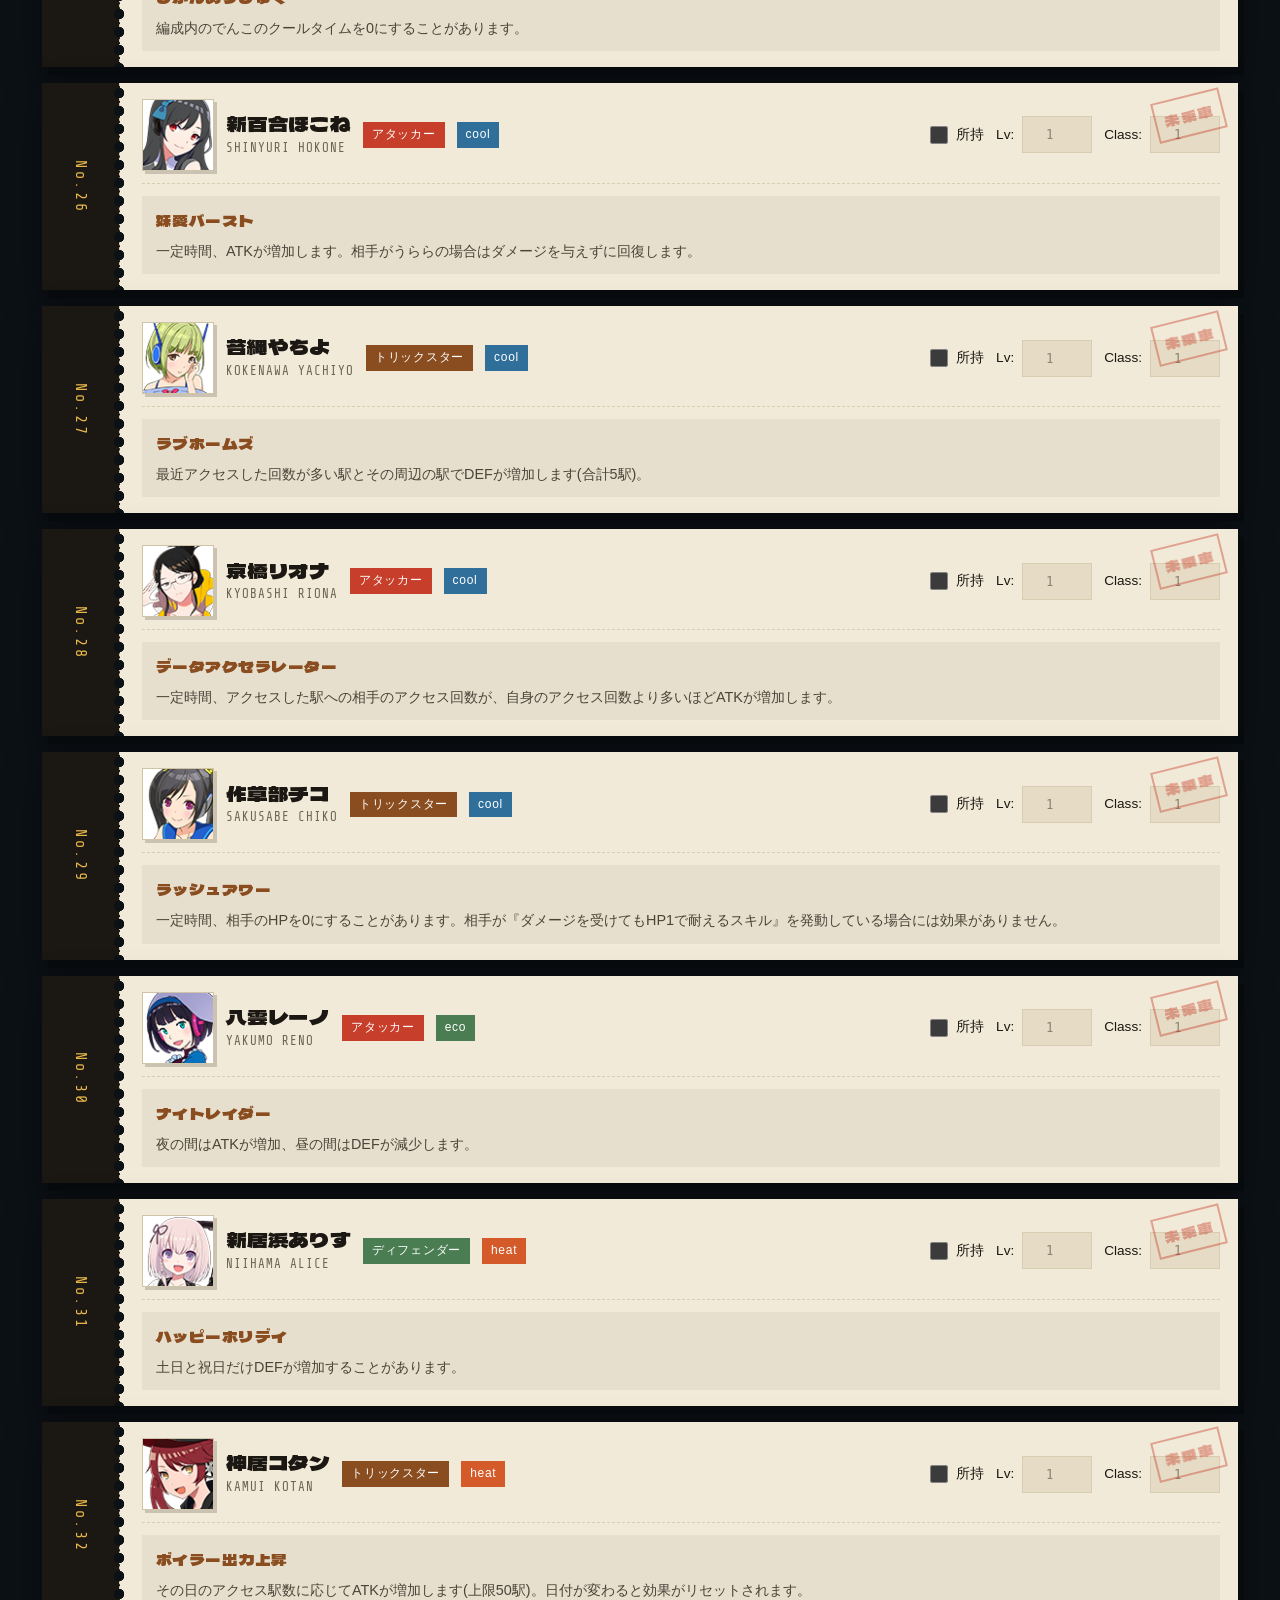
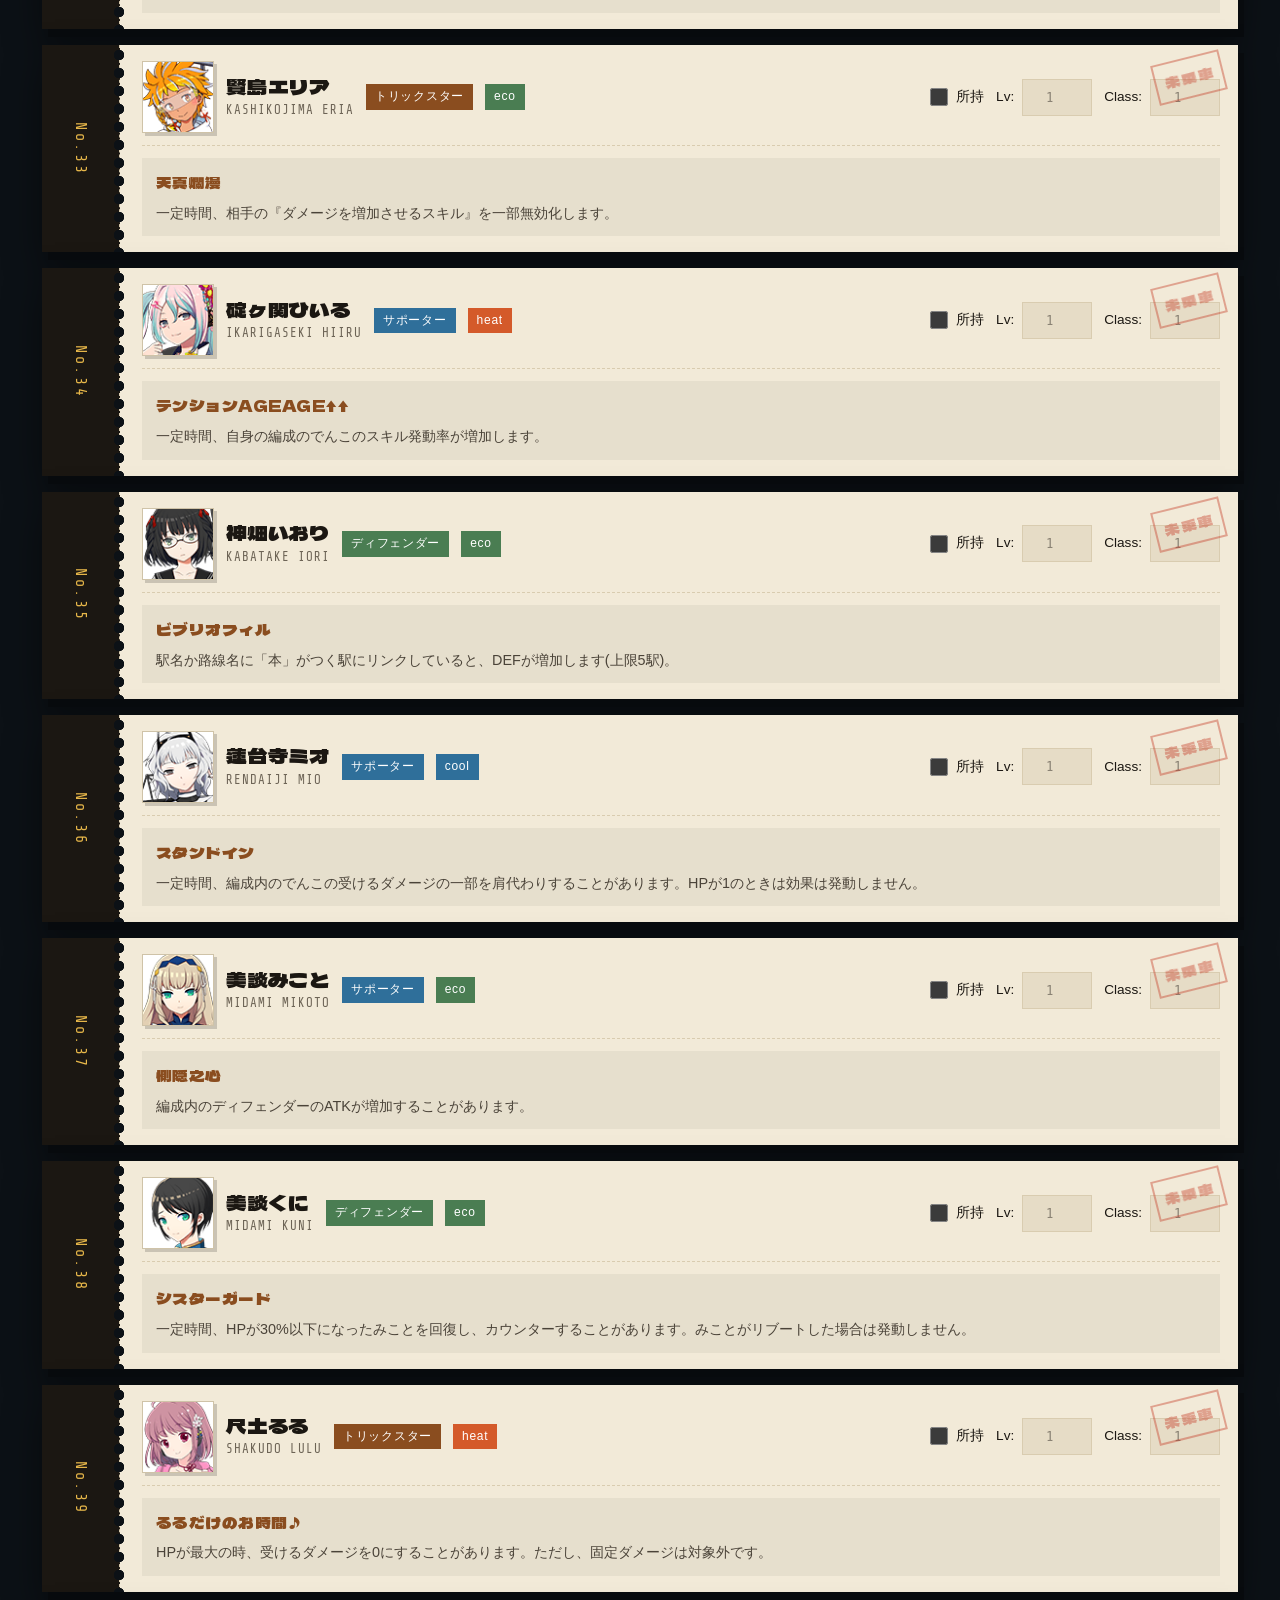
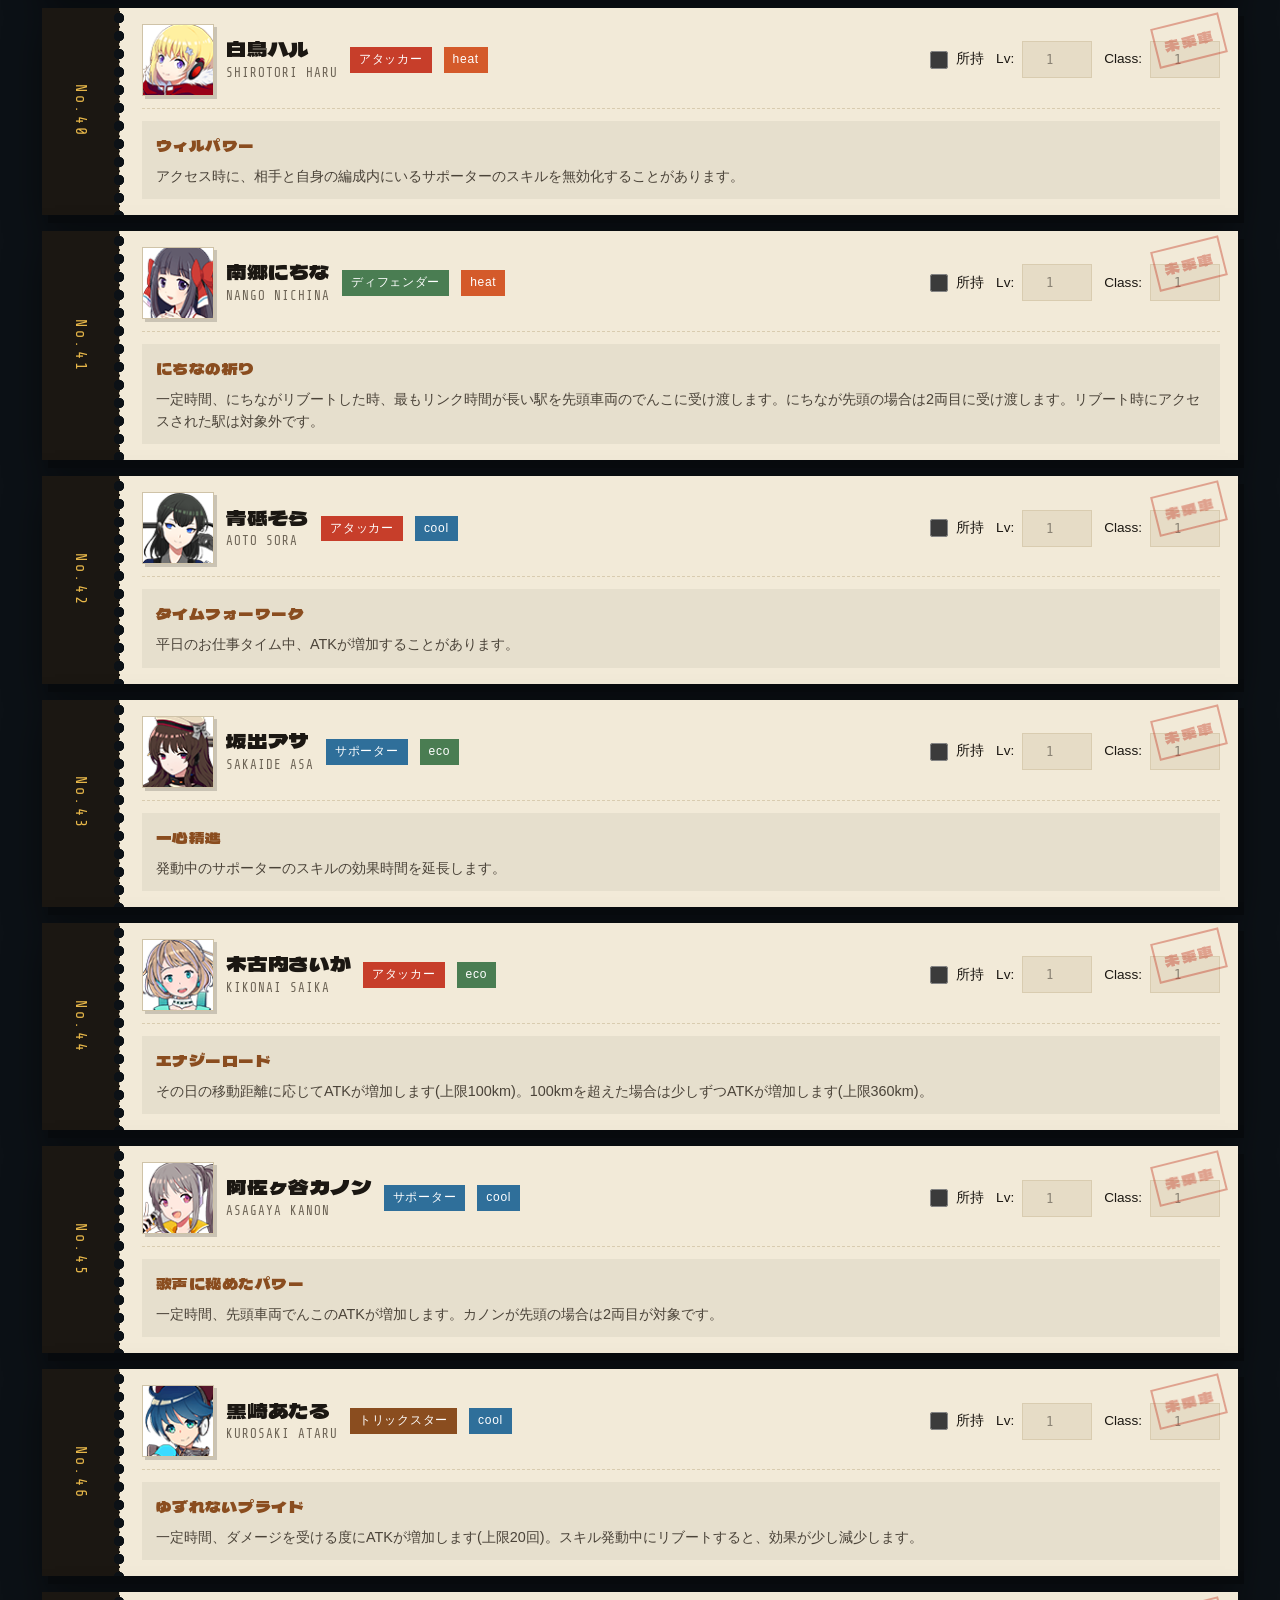
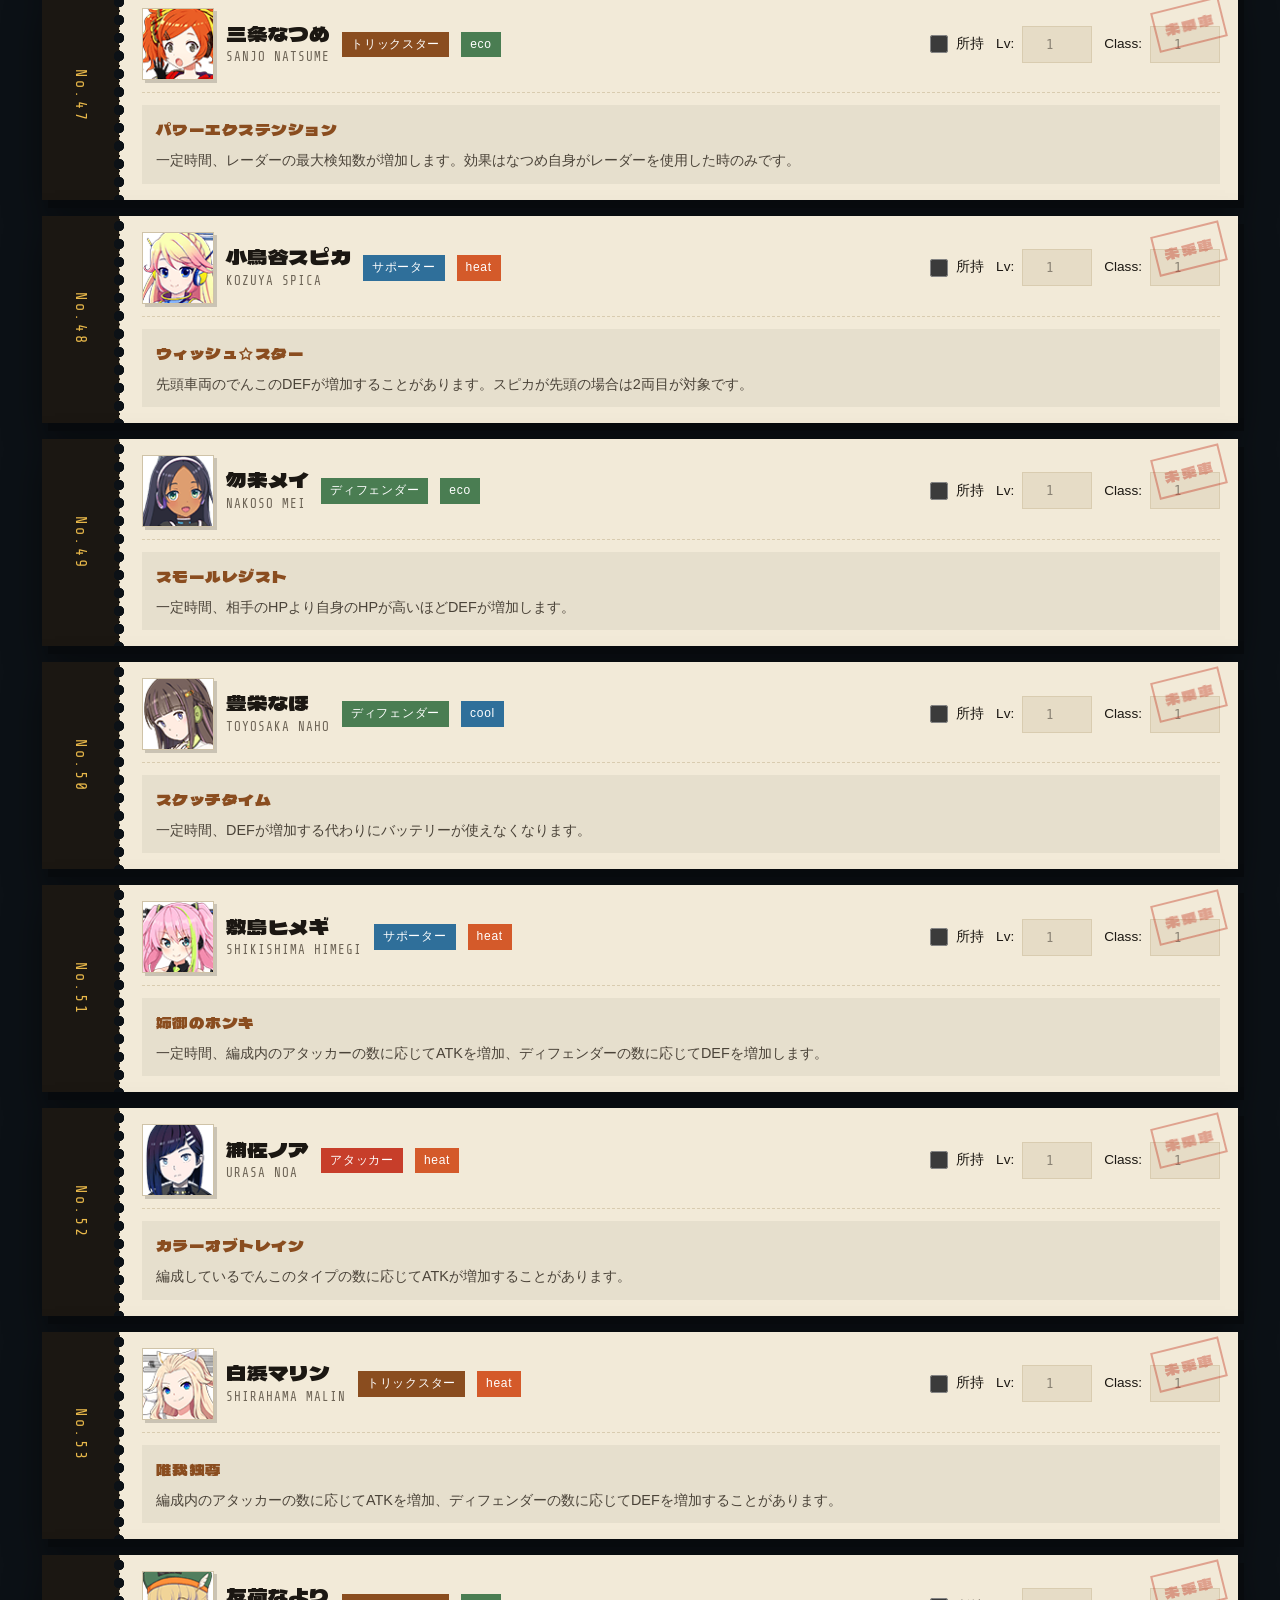
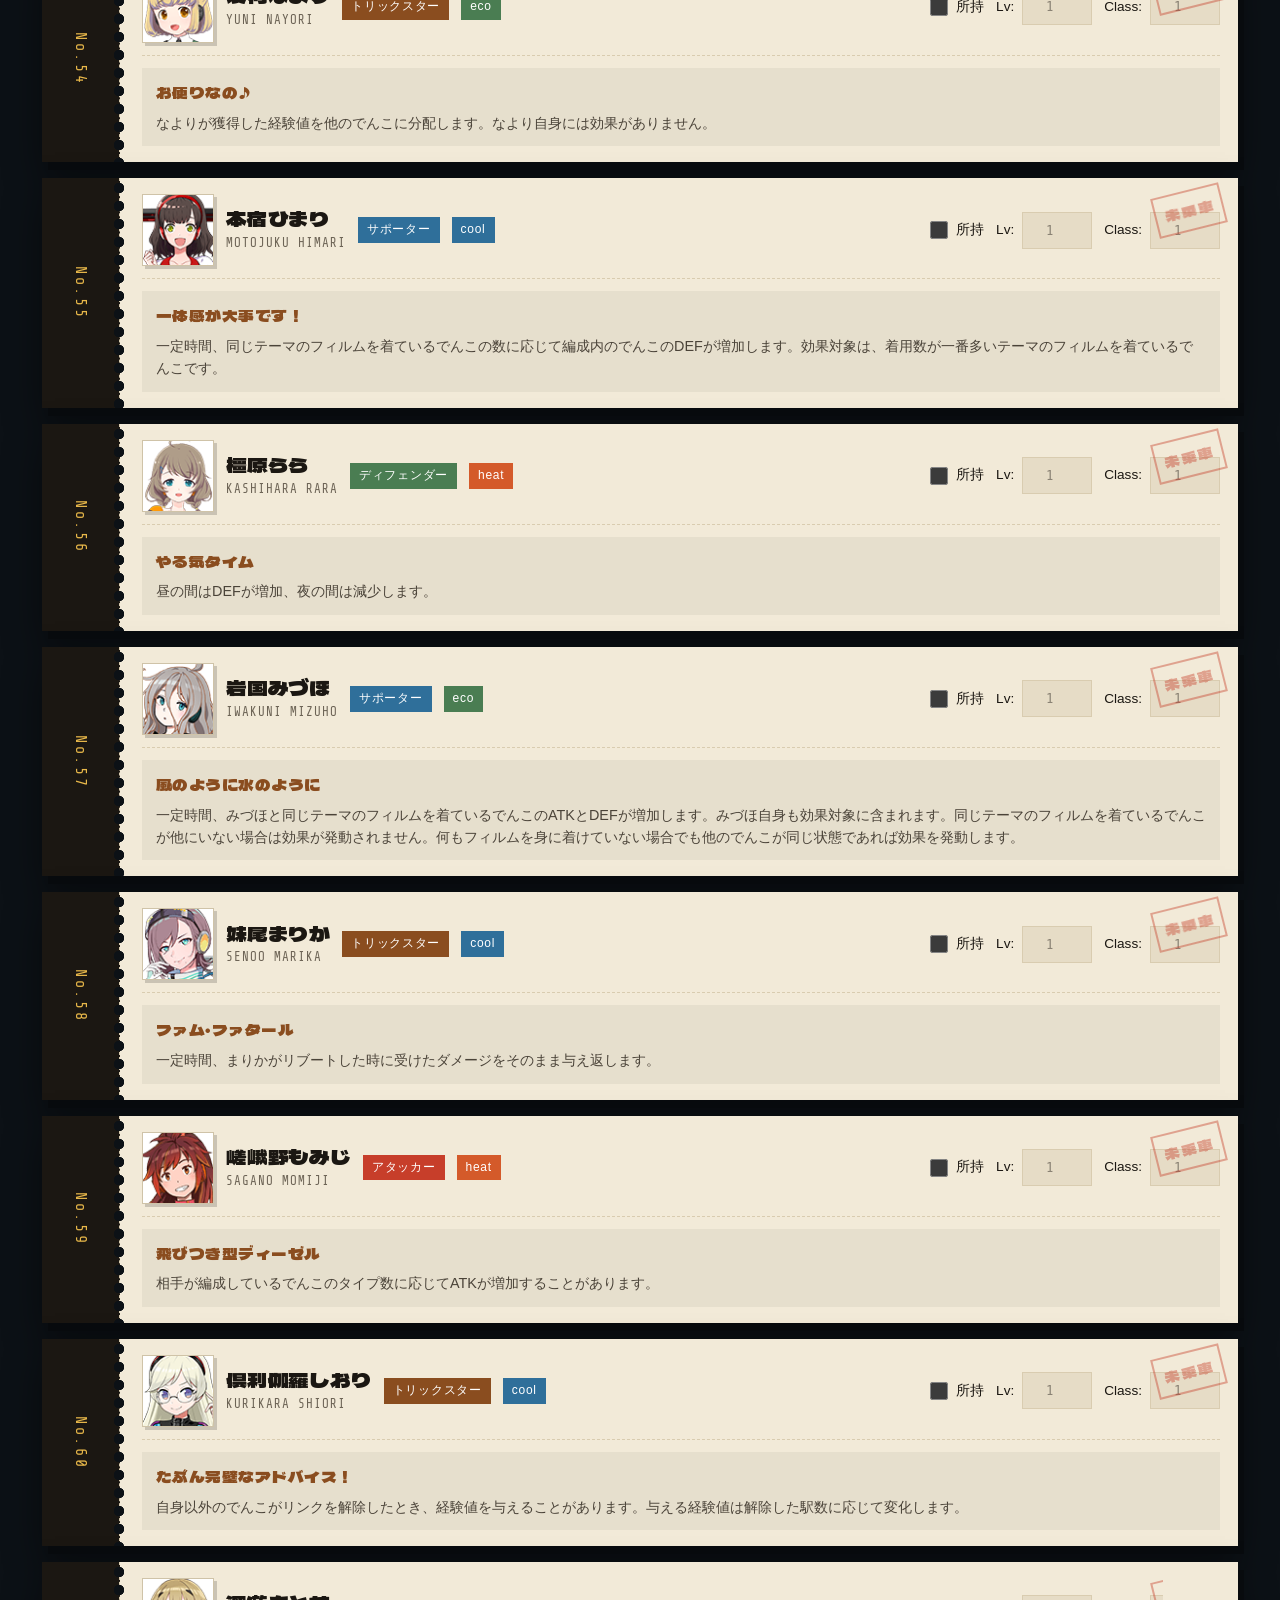
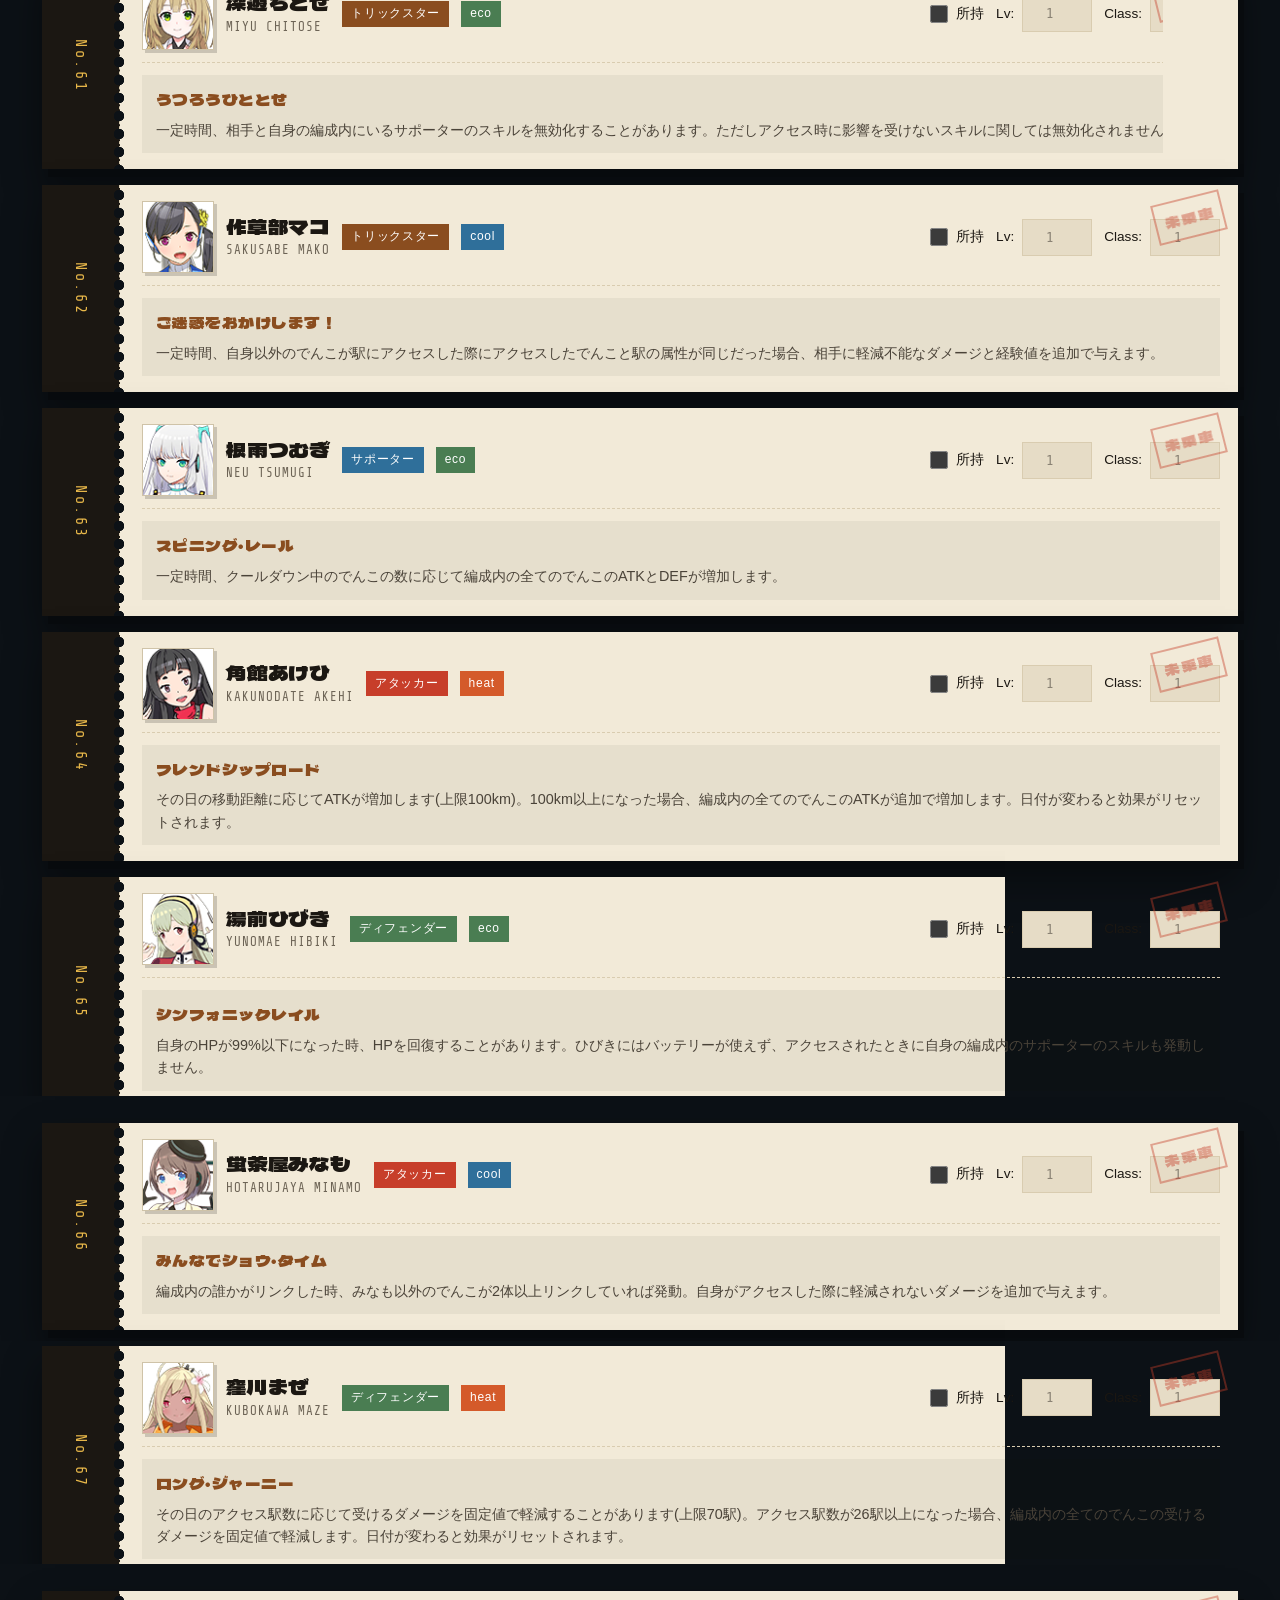
==== commit c80a89b7: "夜のホーム発車標をモチーフにUIを刷新する。 定番の紫系デザインをやめ、乗車券カードとLED統計で駅メモらしい見た目にする。  Co-authored-by: Cursor <cursoragent@" ====
--- a/index.html
+++ b/index.html
@@ -5,20 +5,39 @@
     <meta name="viewport" content="width=device-width, initial-scale=1.0">
     <title>駅メモ！でんこ管理アプリ</title>
     <link rel="icon" type="image/svg+xml" href="favicon.svg">
+    <link rel="preconnect" href="https://fonts.googleapis.com">
+    <link rel="preconnect" href="https://fonts.gstatic.com" crossorigin>
+    <link href="https://fonts.googleapis.com/css2?family=Dela+Gothic+One&family=Kosugi+Maru&family=Share+Tech+Mono&display=swap" rel="stylesheet">
     <link rel="stylesheet" href="styles.css">
 </head>
 <body>
+    <div class="atmosphere" aria-hidden="true">
+        <div class="atmosphere-tracks"></div>
+        <div class="atmosphere-grain"></div>
+    </div>
+    <div class="platform-stripe" aria-hidden="true"></div>
     <div class="container">
-        <!-- ヘッダー -->
+        <!-- ヘッダー（発車標） -->
         <header class="header">
-            <h1>駅メモ！でんこ管理アプリ</h1>
-            <p>でんこの所持状況とレベル情報を管理</p>
-            <nav class="page-nav" style="margin-top: 15px;">
-                <a href="nekopanchi.html" class="btn btn-info">ねこぱんち計算機</a>
-            </nav>
-            <div class="notice" style="background: #e3f2fd; padding: 10px; border-radius: 5px; margin-top: 10px; font-size: 0.9rem; color: #1565c0;">
-                <strong>📌 重要:</strong> このアプリケーションはHTTPサーバー経由でアクセスしてください。
-                <br><small>ファイルを直接開くとdenko_data.jsonが読み込めません。</small>
+            <div class="header-board">
+                <div class="header-identity">
+                    <span class="route-badge" aria-hidden="true">駅</span>
+                    <div>
+                        <p class="header-kicker">Platform 01 · Departure Board</p>
+                        <h1>駅メモ！でんこ管理</h1>
+                    </div>
+                </div>
+                <p class="header-lead">所持状況とレベルを、乗車券のように並べて管理する</p>
+                <nav class="page-nav">
+                    <a href="nekopanchi.html" class="btn btn-info">ねこぱんち計算機</a>
+                </nav>
+            </div>
+            <span class="board-live"><i></i> NOW BOARDING</span>
+            <div class="notice">
+                <div>
+                    <strong>重要:</strong> このアプリケーションはHTTPサーバー経由でアクセスしてください。
+                    <br><small>ファイルを直接開くと denko_data.json が読み込めません。</small>
+                </div>
             </div>
         </header>
 
@@ -33,7 +52,7 @@
             <!-- フィルタ・ソート -->
             <div class="filter-sort-container">
                 <div class="filter-section">
-                    <h3>フィルタ</h3>
+                    <h3>Filter</h3>
                     <div class="filter-row">
                         <div class="filter-item">
                             <label for="name-filter">名前:</label>
@@ -88,7 +107,7 @@
                 </div>
 
                 <div class="sort-section">
-                    <h3>ソート</h3>
+                    <h3>Sort</h3>
                     <div class="sort-controls">
                         <label for="sort-by">並び順:</label>
                         <select id="sort-by">
@@ -105,23 +124,23 @@
             <!-- 統計情報 -->
             <div class="stats-section">
                 <div class="stat-item">
-                    <span class="stat-label">総数:</span>
+                    <span class="stat-label">総数</span>
                     <span id="total-count">0</span>
                 </div>
                 <div class="stat-item">
-                    <span class="stat-label">所持:</span>
+                    <span class="stat-label">所持</span>
                     <span id="owned-count">0</span>
                 </div>
                 <div class="stat-item">
-                    <span class="stat-label">未所持:</span>
+                    <span class="stat-label">未所持</span>
                     <span id="not-owned-count">0</span>
                 </div>
                 <div class="stat-item">
-                    <span class="stat-label">平均レベル:</span>
+                    <span class="stat-label">平均レベル</span>
                     <span id="average-level">0</span>
                 </div>
                 <div class="stat-item">
-                    <span class="stat-label">平均クラス:</span>
+                    <span class="stat-label">平均クラス</span>
                     <span id="average-class">0</span>
                 </div>
             </div>
@@ -168,15 +187,15 @@
                 <canvas id="level-chart" width="800" height="400"></canvas>
                 <div class="graph-stats">
                     <div class="stat-row">
-                        <span class="stat-label">対象でんこ数:</span>
+                        <span class="stat-label">対象でんこ数</span>
                         <span id="graph-total-count">0</span>
                     </div>
                     <div class="stat-row">
-                        <span class="stat-label">所持でんこ数:</span>
+                        <span class="stat-label">所持でんこ数</span>
                         <span id="graph-owned-count">0</span>
                     </div>
                     <div class="stat-row">
-                        <span class="stat-label">平均レベル:</span>
+                        <span class="stat-label">平均レベル</span>
                         <span id="graph-average-level">0</span>
                     </div>
                 </div>
--- a/styles.css
+++ b/styles.css
@@ -1,145 +1,393 @@
 /**
  * 駅メモ！でんこ管理アプリ - スタイルシート
- * 
- * 概要: でんこの所持状況とレベル管理を行うWebアプリケーションのスタイル定義
- * 主な仕様: レスポンシブデザイン、モダンなUI、使いやすいフィルタ・ソート機能
- * 制限事項: 静的ファイルのみで動作、ローカルストレージを使用
+ *
+ * 概要: 夜のホーム・発車標・乗車券をモチーフにした視覚設計
+ * 主な仕様: CSS変数による統一、レスポンシブ、モーションはページロードに集約
+ * 制限事項: 静的ファイルのみで動作、外部依存は Google Fonts のみ
  */
 
-/* リセットとベーススタイル */
 * {
     margin: 0;
     padding: 0;
     box-sizing: border-box;
 }
 
+:root {
+    --ink: #0c1116;
+    --ink-2: #141b22;
+    --panel: #1a232c;
+    --panel-edge: rgba(232, 184, 74, 0.28);
+    --ticket: #f2ead8;
+    --ticket-edge: #d9ccb0;
+    --ticket-ink: #1b1712;
+    --muted: #9aa6b0;
+    --amber: #e8b84a;
+    --signal-red: #c73e2a;
+    --signal-green: #3d8f62;
+    --heat: #d45a2a;
+    --cool: #2f6f9a;
+    --eco: #4a7d52;
+    --font-display: "Dela Gothic One", "Hiragino Mincho ProN", serif;
+    --font-body: "Kosugi Maru", "Hiragino Kaku Gothic ProN", sans-serif;
+    --font-mono: "Share Tech Mono", ui-monospace, monospace;
+    --shadow-ticket: 6px 8px 0 #080b0e, 0 18px 36px rgba(0, 0, 0, 0.42);
+}
+
+html {
+    scroll-behavior: smooth;
+    color-scheme: dark;
+}
+
 body {
-    font-family: 'Segoe UI', Tahoma, Geneva, Verdana, sans-serif;
-    line-height: 1.6;
-    color: #333;
-    background: #e8e5e0;
+    font-family: var(--font-body);
+    line-height: 1.65;
+    color: var(--ticket);
+    background: var(--ink);
     min-height: 100vh;
+    position: relative;
+    isolation: isolate;
+}
+
+a {
+    color: var(--amber);
+}
+
+a:hover {
+    color: #f3d07a;
+}
+
+/* ホームの線路・粒子 */
+.atmosphere {
+    position: fixed;
+    inset: 0;
+    z-index: -1;
+    pointer-events: none;
+    overflow: hidden;
+    background:
+        radial-gradient(1200px 520px at 12% -10%, rgba(232, 184, 74, 0.16), transparent 55%),
+        radial-gradient(900px 480px at 110% 8%, rgba(47, 111, 154, 0.18), transparent 50%),
+        linear-gradient(180deg, #101820 0%, var(--ink) 38%, #0a0e12 100%);
+}
+
+.atmosphere-tracks {
+    position: absolute;
+    inset: 0;
+    background-image:
+        repeating-linear-gradient(
+            90deg,
+            transparent 0 46px,
+            rgba(232, 184, 74, 0.07) 46px 48px
+        ),
+        repeating-linear-gradient(
+            0deg,
+            transparent 0 22px,
+            rgba(242, 234, 216, 0.04) 22px 23px
+        );
+    mask-image: linear-gradient(180deg, transparent 0, #000 18%, #000 82%, transparent 100%);
+    opacity: 0.55;
+}
+
+.atmosphere-grain {
+    position: absolute;
+    inset: 0;
+    opacity: 0.22;
+    mix-blend-mode: overlay;
+    background-image: url("data:image/svg+xml,%3Csvg xmlns='http://www.w3.org/2000/svg' width='140' height='140'%3E%3Cfilter id='n'%3E%3CfeTurbulence type='fractalNoise' baseFrequency='.85' numOctaves='3' stitchTiles='stitch'/%3E%3C/filter%3E%3Crect width='100%25' height='100%25' filter='url(%23n)' opacity='.55'/%3E%3C/svg%3E");
+}
+
+.platform-stripe {
+    height: 14px;
+    background: repeating-linear-gradient(
+        -32deg,
+        #e8b84a 0 14px,
+        #16110a 14px 28px
+    );
+    box-shadow: 0 8px 24px rgba(232, 184, 74, 0.18);
 }
 
 .container {
-    max-width: 1400px;
+    max-width: 1240px;
     margin: 0 auto;
-    padding: 20px;
-    background: #fff;
-    border-radius: 8px;
-    box-shadow: 0 1px 3px rgba(0, 0, 0, 0.08);
-    margin-top: 20px;
-    margin-bottom: 20px;
-}
-
-/* ヘッダー */
+    padding: 28px 22px 56px;
+}
+
+.header,
+.control-panel,
+.calculator-panel,
+.denko-list-container {
+    animation: boardIn 0.7s cubic-bezier(0.16, 1, 0.3, 1) both;
+}
+
+.control-panel,
+.calculator-panel {
+    animation-delay: 0.12s;
+}
+
+.denko-list-container {
+    animation-delay: 0.22s;
+}
+
+@keyframes boardIn {
+    from {
+        opacity: 0;
+        transform: translateY(18px);
+    }
+    to {
+        opacity: 1;
+        transform: none;
+    }
+}
+
+/* ヘッダー＝発車標 */
 .header {
-    text-align: center;
-    margin-bottom: 30px;
-    padding: 20px 0;
-    border-bottom: 3px solid #667eea;
+    display: grid;
+    grid-template-columns: 1fr auto;
+    gap: 18px 28px;
+    align-items: end;
+    margin-bottom: 28px;
+    padding: 22px 24px 20px;
+    background:
+        linear-gradient(180deg, rgba(232, 184, 74, 0.08), transparent 42%),
+        var(--panel);
+    border: 1px solid var(--panel-edge);
+    box-shadow: inset 0 1px 0 rgba(255, 255, 255, 0.04), 0 18px 40px rgba(0, 0, 0, 0.28);
+    position: relative;
+}
+
+.header::before {
+    content: "";
+    position: absolute;
+    left: 0;
+    right: 0;
+    top: 0;
+    height: 3px;
+    background: linear-gradient(90deg, var(--amber), transparent 55%, var(--cool));
+}
+
+.header-board {
+    min-width: 0;
+}
+
+.header-identity {
+    display: flex;
+    align-items: center;
+    gap: 16px;
+    margin-bottom: 10px;
+}
+
+.route-badge {
+    width: 64px;
+    height: 64px;
+    flex-shrink: 0;
+    display: grid;
+    place-items: center;
+    border-radius: 50%;
+    background: var(--amber);
+    color: var(--ink);
+    font-family: var(--font-display);
+    font-size: 1.55rem;
+    letter-spacing: 0.04em;
+    box-shadow: 0 0 0 6px var(--ink-2), 0 0 0 8px var(--amber);
+}
+
+.header-kicker {
+    font-family: var(--font-mono);
+    font-size: 0.78rem;
+    letter-spacing: 0.22em;
+    color: var(--amber);
+    text-transform: uppercase;
+    margin-bottom: 4px;
 }
 
 .header h1 {
-    color: #667eea;
-    font-size: 2.5rem;
-    margin-bottom: 10px;
-    text-shadow: 2px 2px 4px rgba(0, 0, 0, 0.1);
-}
-
-.header p {
-    color: #666;
-    font-size: 1.1rem;
+    font-family: var(--font-display);
+    font-size: clamp(1.8rem, 4vw, 2.7rem);
+    line-height: 1.15;
+    color: var(--ticket);
+    letter-spacing: 0.04em;
+    font-weight: 400;
+}
+
+.header-lead,
+.header > p {
+    color: var(--muted);
+    font-size: 0.98rem;
+    max-width: 36em;
+}
+
+.board-live {
+    display: inline-flex;
+    align-items: center;
+    gap: 8px;
+    font-family: var(--font-mono);
+    letter-spacing: 0.16em;
+    font-size: 0.72rem;
+    color: var(--amber);
+    border: 1px solid var(--panel-edge);
+    padding: 8px 12px;
+    align-self: start;
+    justify-self: end;
+}
+
+.board-live i {
+    width: 8px;
+    height: 8px;
+    border-radius: 50%;
+    background: var(--amber);
+    box-shadow: 0 0 10px var(--amber);
+    animation: livePulse 1.6s ease-in-out infinite;
+}
+
+@keyframes livePulse {
+    0%, 100% { opacity: 1; }
+    50% { opacity: 0.25; }
+}
+
+.page-nav {
+    margin-top: 16px;
+}
+
+.page-nav .btn {
+    text-decoration: none;
+    display: inline-block;
+}
+
+/* ホーム放送（注意書き） */
+.notice {
+    grid-column: 1 / -1;
+    display: flex;
+    gap: 14px;
+    align-items: flex-start;
+    padding: 12px 14px;
+    background: #1a1610;
+    border: 1px solid rgba(232, 184, 74, 0.45);
+    color: var(--ticket);
+    font-size: 0.9rem;
+}
+
+.notice::before {
+    content: "放送";
+    flex-shrink: 0;
+    font-family: var(--font-mono);
+    letter-spacing: 0.12em;
+    font-size: 0.72rem;
+    color: var(--ink);
+    background: var(--amber);
+    padding: 4px 8px;
+}
+
+.notice small,
+.notice a {
+    color: inherit;
 }
 
 /* コントロールパネル */
-.control-panel {
-    background: #f8f9fa;
-    border-radius: 10px;
-    padding: 25px;
-    margin-bottom: 30px;
-    box-shadow: 0 4px 15px rgba(0, 0, 0, 0.1);
-}
-
-/* タブ */
+.control-panel,
+.calculator-panel {
+    background: var(--panel);
+    border: 1px solid var(--panel-edge);
+    padding: 22px;
+    margin-bottom: 28px;
+    box-shadow: 0 16px 40px rgba(0, 0, 0, 0.25);
+}
+
 .tab-container {
     display: flex;
-    gap: 10px;
-    margin-bottom: 25px;
-    justify-content: center;
+    gap: 0;
+    margin-bottom: 22px;
 }
 
 .tab-button {
-    padding: 12px 30px;
-    border: none;
-    border-radius: 25px;
-    background: #e9ecef;
-    color: #495057;
+    flex: 1;
+    padding: 14px 18px;
+    border: 1px solid var(--panel-edge);
+    background: transparent;
+    color: var(--muted);
+    font-family: var(--font-display);
     font-size: 1rem;
-    font-weight: 600;
+    letter-spacing: 0.08em;
     cursor: pointer;
-    transition: all 0.3s ease;
+    transition: color 0.2s ease, background 0.2s ease, box-shadow 0.2s ease;
 }
 
 .tab-button:hover {
-    background: #dee2e6;
-    transform: translateY(-2px);
+    color: var(--ticket);
+    background: rgba(232, 184, 74, 0.08);
 }
 
 .tab-button.active {
-    background: #667eea;
-    color: white;
-    box-shadow: 0 4px 15px rgba(102, 126, 234, 0.3);
-}
-
-/* フィルタ・ソートセクション */
+    background: var(--amber);
+    color: var(--ink);
+    border-color: var(--amber);
+    box-shadow: 0 0 22px rgba(232, 184, 74, 0.28);
+}
+
 .filter-sort-container {
     display: grid;
     grid-template-columns: 2fr 1fr;
-    gap: 30px;
-    margin-bottom: 25px;
+    gap: 24px;
+    margin-bottom: 22px;
 }
 
 .filter-section h3,
-.sort-section h3 {
-    color: #495057;
-    margin-bottom: 15px;
-    font-size: 1.2rem;
-    border-bottom: 2px solid #667eea;
-    padding-bottom: 5px;
+.sort-section h3,
+.calculator-section h2 {
+    font-family: var(--font-mono);
+    font-size: 0.78rem;
+    font-weight: 400;
+    letter-spacing: 0.2em;
+    color: var(--amber);
+    margin-bottom: 14px;
+    padding-bottom: 8px;
+    border-bottom: 1px dashed rgba(232, 184, 74, 0.35);
+    text-transform: uppercase;
 }
 
 .filter-row {
     display: flex;
-    gap: 15px;
-    margin-bottom: 15px;
+    gap: 14px;
+    margin-bottom: 14px;
     flex-wrap: wrap;
 }
 
 .filter-item {
     display: flex;
     flex-direction: column;
-    gap: 5px;
+    gap: 6px;
     min-width: 150px;
     flex: 1;
 }
 
-.filter-item label {
-    font-weight: 600;
-    color: #495057;
-    font-size: 0.9rem;
+.filter-item label,
+.sort-controls label,
+.form-group label,
+.punch-selector legend,
+.bonus-selector legend {
+    font-size: 0.82rem;
+    color: var(--muted);
+    letter-spacing: 0.04em;
 }
 
 .filter-item input,
-.filter-item select {
-    padding: 8px 12px;
-    border: 2px solid #e9ecef;
-    border-radius: 8px;
-    font-size: 0.9rem;
-    transition: border-color 0.3s ease;
-}
-
-/* 範囲入力用のスタイル */
+.filter-item select,
+.sort-controls select,
+.form-group input[type="number"],
+.level-input,
+.class-input {
+    padding: 9px 11px;
+    border: 1px solid rgba(242, 234, 216, 0.16);
+    background: var(--ink-2);
+    color: var(--ticket);
+    font-family: var(--font-body);
+    font-size: 0.92rem;
+    border-radius: 0;
+    transition: border-color 0.2s ease, box-shadow 0.2s ease;
+}
+
+.filter-item input::placeholder {
+    color: #6d7882;
+}
+
 .filter-item .range-inputs {
     display: flex;
     align-items: center;
@@ -152,15 +400,18 @@
 }
 
 .filter-item .range-inputs span {
-    color: #495057;
-    font-weight: 600;
+    color: var(--amber);
 }
 
 .filter-item input:focus,
-.filter-item select:focus {
+.filter-item select:focus,
+.sort-controls select:focus,
+.form-group input[type="number"]:focus,
+.level-input:focus,
+.class-input:focus {
     outline: none;
-    border-color: #667eea;
-    box-shadow: 0 0 0 3px rgba(102, 126, 234, 0.1);
+    border-color: var(--amber);
+    box-shadow: 0 0 0 3px rgba(232, 184, 74, 0.18);
 }
 
 .sort-controls {
@@ -170,106 +421,183 @@
     flex-wrap: wrap;
 }
 
-.sort-controls label {
-    font-weight: 600;
-    color: #495057;
-    font-size: 0.9rem;
-}
-
-.sort-controls select {
-    padding: 8px 12px;
-    border: 2px solid #e9ecef;
-    border-radius: 8px;
-    font-size: 0.9rem;
-}
-
 .sort-direction-btn {
-    padding: 8px 15px;
-    border: 2px solid #667eea;
-    border-radius: 8px;
-    background: white;
-    color: #667eea;
+    padding: 9px 14px;
+    border: 1px solid var(--amber);
+    background: transparent;
+    color: var(--amber);
     cursor: pointer;
-    font-weight: 600;
-    transition: all 0.3s ease;
+    font-family: var(--font-mono);
+    letter-spacing: 0.08em;
+    transition: background 0.2s ease, color 0.2s ease;
 }
 
 .sort-direction-btn:hover {
-    background: #667eea;
-    color: white;
-}
-
-/* 統計情報 */
+    background: var(--amber);
+    color: var(--ink);
+}
+
+/* 統計＝LED 発車標 */
 .stats-section {
-    display: flex;
-    gap: 20px;
-    justify-content: center;
-    flex-wrap: wrap;
-    padding: 20px;
-    background: white;
-    border-radius: 10px;
-    box-shadow: 0 2px 10px rgba(0, 0, 0, 0.1);
+    display: grid;
+    grid-template-columns: repeat(5, minmax(0, 1fr));
+    gap: 1px;
+    background: var(--panel-edge);
+    border: 1px solid var(--panel-edge);
+    margin-bottom: 18px;
 }
 
 .stat-item {
     display: flex;
     flex-direction: column;
-    align-items: center;
-    gap: 5px;
-    min-width: 100px;
-}
-
-.stat-label {
-    font-size: 0.9rem;
-    color: #666;
-    font-weight: 600;
-}
-
-.stat-item span:last-child {
-    font-size: 1.5rem;
-    font-weight: bold;
-    color: #667eea;
-}
-
-/* でんこリスト */
+    align-items: flex-start;
+    gap: 4px;
+    min-width: 0;
+    padding: 14px 16px;
+    background: #10171d;
+}
+
+.stat-label,
+.stat-row .stat-label {
+    font-family: var(--font-mono);
+    font-size: 0.7rem;
+    letter-spacing: 0.16em;
+    color: var(--muted);
+    font-weight: 400;
+    text-transform: uppercase;
+}
+
+.stat-item span:last-child,
+.stat-row span:last-child {
+    font-family: var(--font-mono);
+    font-size: clamp(1.3rem, 3vw, 1.85rem);
+    font-weight: 400;
+    color: var(--amber);
+    text-shadow: 0 0 14px rgba(232, 184, 74, 0.45);
+    line-height: 1.2;
+}
+
+/* でんこリスト＝乗車券 */
 .denko-list-container {
     margin-bottom: 30px;
 }
 
 .denko-list {
     display: grid;
-    gap: 15px;
+    gap: 16px;
 }
 
 .denko-item {
-    background: white;
-    border-radius: 12px;
-    padding: 20px;
-    box-shadow: 0 4px 15px rgba(0, 0, 0, 0.1);
-    transition: all 0.3s ease;
-    border-left: 5px solid #e9ecef;
+    display: grid;
+    grid-template-columns: 78px 1fr;
+    background: var(--ticket);
+    color: var(--ticket-ink);
+    box-shadow: var(--shadow-ticket);
+    position: relative;
+    transition: transform 0.25s ease, box-shadow 0.25s ease;
 }
 
 .denko-item:hover {
-    transform: translateY(-3px);
-    box-shadow: 0 8px 25px rgba(0, 0, 0, 0.15);
-}
-
-.denko-item.owned {
-    border-left-color: #28a745;
-    background: linear-gradient(135deg, #ffffff 0%, #f8fff9 100%);
-}
-
-.denko-item.not-owned {
-    border-left-color: #dc3545;
-    background: linear-gradient(135deg, #ffffff 0%, #fff8f8 100%);
+    transform: translateY(-4px) rotate(-0.25deg);
+    box-shadow: 8px 12px 0 #080b0e, 0 22px 40px rgba(0, 0, 0, 0.45);
+}
+
+.denko-list .denko-item:nth-child(-n+12) {
+    animation: ticketIn 0.45s cubic-bezier(0.16, 1, 0.3, 1) both;
+}
+
+.denko-list .denko-item:nth-child(1) { animation-delay: 0.02s; }
+.denko-list .denko-item:nth-child(2) { animation-delay: 0.05s; }
+.denko-list .denko-item:nth-child(3) { animation-delay: 0.08s; }
+.denko-list .denko-item:nth-child(4) { animation-delay: 0.11s; }
+.denko-list .denko-item:nth-child(5) { animation-delay: 0.14s; }
+.denko-list .denko-item:nth-child(6) { animation-delay: 0.17s; }
+.denko-list .denko-item:nth-child(7) { animation-delay: 0.2s; }
+.denko-list .denko-item:nth-child(8) { animation-delay: 0.23s; }
+.denko-list .denko-item:nth-child(9) { animation-delay: 0.26s; }
+.denko-list .denko-item:nth-child(10) { animation-delay: 0.29s; }
+.denko-list .denko-item:nth-child(11) { animation-delay: 0.32s; }
+.denko-list .denko-item:nth-child(12) { animation-delay: 0.35s; }
+
+@keyframes ticketIn {
+    from {
+        opacity: 0;
+        transform: translateY(14px) rotate(-0.6deg);
+    }
+    to {
+        opacity: 1;
+        transform: none;
+    }
+}
+
+.ticket-stub {
+    display: flex;
+    align-items: center;
+    justify-content: center;
+    background: #1b1712;
+    color: var(--amber);
+    position: relative;
+    border-right: 1px dashed var(--ticket-edge);
+}
+
+.ticket-stub::after {
+    content: "";
+    position: absolute;
+    right: -7px;
+    top: 0;
+    bottom: 0;
+    width: 14px;
+    background: radial-gradient(circle at 7px 10px, var(--ink) 5px, transparent 5.5px) 0 0 / 14px 18px;
+    pointer-events: none;
+}
+
+.denko-id {
+    font-family: var(--font-mono);
+    writing-mode: vertical-rl;
+    letter-spacing: 0.18em;
+    font-size: 0.95rem;
+    background: none;
+    color: var(--amber);
+    padding: 0;
+    border-radius: 0;
+}
+
+.ticket-body {
+    padding: 16px 18px 16px 22px;
+    position: relative;
+    overflow: hidden;
+}
+
+.denko-item.owned .ticket-body::after,
+.denko-item.not-owned .ticket-body::after {
+    position: absolute;
+    right: 14px;
+    top: 12px;
+    font-family: var(--font-display);
+    font-size: 0.95rem;
+    letter-spacing: 0.12em;
+    padding: 6px 8px;
+    transform: rotate(-14deg);
+    pointer-events: none;
+    opacity: 0.42;
+    border: 2px solid currentColor;
+}
+
+.denko-item.owned .ticket-body::after {
+    content: "乗車済";
+    color: var(--signal-green);
+}
+
+.denko-item.not-owned .ticket-body::after {
+    content: "未乗車";
+    color: var(--signal-red);
 }
 
 .denko-header {
     display: flex;
     justify-content: space-between;
     align-items: center;
-    margin-bottom: 15px;
+    margin-bottom: 12px;
     flex-wrap: wrap;
     gap: 10px;
 }
@@ -277,17 +605,9 @@
 .denko-basic-info {
     display: flex;
     align-items: center;
-    gap: 15px;
+    gap: 12px;
     flex-wrap: wrap;
-}
-
-.denko-id {
-    background: #667eea;
-    color: white;
-    padding: 5px 12px;
-    border-radius: 20px;
-    font-weight: bold;
-    font-size: 0.9rem;
+    min-width: 0;
 }
 
 .denko-names {
@@ -298,142 +618,119 @@
 }
 
 .denko-name {
-    font-size: 1.3rem;
-    font-weight: bold;
-    color: #333;
+    font-family: var(--font-display);
+    font-size: 1.28rem;
+    font-weight: 400;
+    color: var(--ticket-ink);
+    letter-spacing: 0.04em;
+    line-height: 1.2;
 }
 
 .denko-name-en {
-    font-size: 0.85rem;
-    font-weight: 500;
-    color: #6c757d;
-    letter-spacing: 0.02em;
+    font-family: var(--font-mono);
+    font-size: 0.78rem;
+    font-weight: 400;
+    color: #6d6456;
+    letter-spacing: 0.08em;
+    text-transform: uppercase;
+}
+
+.denko-type,
+.denko-attribute {
+    padding: 3px 9px;
+    font-size: 0.75rem;
+    letter-spacing: 0.06em;
+    color: #fff;
 }
 
 .denko-type {
-    background: #17a2b8;
-    color: white;
-    padding: 4px 10px;
-    border-radius: 15px;
-    font-size: 0.8rem;
-    font-weight: 600;
-}
-
-.denko-attribute {
-    padding: 4px 10px;
-    border-radius: 15px;
-    font-size: 0.8rem;
-    font-weight: 600;
-    color: white;
+    background: #3d4a55;
+}
+
+.denko-type[data-type="トリックスター"] {
+    background: #8a4d1f;
+}
+
+.denko-type[data-type="サポーター"] {
+    background: var(--cool);
+}
+
+.denko-type[data-type="ディフェンダー"] {
+    background: var(--eco);
+}
+
+.denko-type[data-type="アタッカー"] {
+    background: var(--signal-red);
 }
 
 .denko-attribute.heat {
-    background: #dc3545;
+    background: var(--heat);
 }
 
 .denko-attribute.cool {
-    background: #007bff;
+    background: var(--cool);
 }
 
 .denko-attribute.eco {
-    background: #28a745;
+    background: var(--eco);
 }
 
 .denko-controls {
     display: flex;
     align-items: center;
-    gap: 15px;
-}
-
-.ownership-control {
+    gap: 12px;
+    flex-wrap: wrap;
+}
+
+.ownership-control,
+.level-control,
+.class-control {
     display: flex;
     align-items: center;
     gap: 8px;
+    font-size: 0.85rem;
 }
 
 .ownership-checkbox {
-    width: 20px;
-    height: 20px;
+    width: 18px;
+    height: 18px;
+    accent-color: var(--signal-green);
     cursor: pointer;
 }
 
-.level-control {
-    display: flex;
-    align-items: center;
-    gap: 8px;
-}
-
-.level-input {
-    width: 70px;
-    padding: 6px 8px;
-    border: 2px solid #e9ecef;
-    border-radius: 6px;
-    text-align: center;
-    font-weight: bold;
-}
-
-.level-input:focus {
-    outline: none;
-    border-color: #667eea;
-}
-
-.level-input:disabled {
-    background: #f8f9fa;
-    color: #6c757d;
-}
-
-.class-control {
-    display: flex;
-    align-items: center;
-    gap: 8px;
-}
-
+.level-input,
 .class-input {
     width: 70px;
-    padding: 6px 8px;
-    border: 2px solid #e9ecef;
-    border-radius: 6px;
     text-align: center;
-    font-weight: bold;
-}
-
-.class-input:focus {
-    outline: none;
-    border-color: #667eea;
-}
-
+    font-family: var(--font-mono);
+    font-weight: 400;
+}
+
+.level-input:disabled,
 .class-input:disabled {
-    background: #f8f9fa;
-    color: #6c757d;
+    background: #e6dcc6;
+    color: #8a8274;
+    border-color: var(--ticket-edge);
 }
 
 .denko-details {
-    margin-top: 15px;
-    padding-top: 15px;
-    border-top: 1px solid #e9ecef;
+    margin-top: 10px;
+    padding-top: 12px;
+    border-top: 1px dashed var(--ticket-edge);
 }
 
 .skill-info {
-    background: #f8f9fa;
-    padding: 15px;
-    border-radius: 8px;
-    margin-top: 10px;
-}
-
-.skill-header {
-    display: flex;
-    align-items: center;
-    justify-content: space-between;
-    gap: 12px;
-    margin-bottom: 8px;
+    background: rgba(27, 23, 18, 0.05);
+    padding: 12px 14px;
 }
 
 .skill-name {
-    font-weight: bold;
-    color: #667eea;
-    font-size: 1rem;
-    flex: 1;
-    min-width: 0;
+    font-weight: 400;
+    font-family: var(--font-display);
+    color: #8a4d1f;
+    margin-bottom: 6px;
+    font-size: 0.98rem;
+    letter-spacing: 0.03em;
 }
 
 .denko-portrait {
@@ -441,70 +738,111 @@
     height: 72px;
     flex-shrink: 0;
     object-fit: contain;
-    border-radius: 8px;
     background: #fff;
+    border: 1px solid #cfc3a8;
+    box-shadow: 3px 3px 0 rgba(27, 23, 18, 0.18);
 }
 
 .skill-effect {
-    color: #555;
-    line-height: 1.5;
+    color: #4a4338;
+    line-height: 1.55;
     font-size: 0.9rem;
+}
+
+.no-results {
+    text-align: center;
+    padding: 48px 20px;
+    color: var(--muted);
+    font-size: 1.05rem;
+    background: var(--panel);
+    border: 1px dashed var(--panel-edge);
 }
 
 /* データ管理 */
 .data-management {
     display: flex;
-    gap: 15px;
-    justify-content: center;
+    gap: 12px;
+    justify-content: flex-start;
     flex-wrap: wrap;
-    padding: 25px;
-    background: #f8f9fa;
-    border-radius: 10px;
+    padding: 0;
+    background: transparent;
 }
 
 .btn {
-    padding: 12px 25px;
-    border: none;
-    border-radius: 8px;
-    font-size: 1rem;
-    font-weight: 600;
+    padding: 11px 18px;
+    border: 1px solid var(--amber);
+    background: transparent;
+    color: var(--amber);
+    font-family: var(--font-mono);
+    font-size: 0.88rem;
+    letter-spacing: 0.08em;
     cursor: pointer;
-    transition: all 0.3s ease;
+    transition: background 0.2s ease, color 0.2s ease, transform 0.2s ease;
     text-decoration: none;
     display: inline-block;
 }
 
-.btn-primary {
-    background: #667eea;
-    color: white;
-}
-
-.btn-primary:hover {
-    background: #5a6fd8;
-    transform: translateY(-2px);
-    box-shadow: 0 4px 15px rgba(102, 126, 234, 0.3);
+.btn:hover {
+    background: var(--amber);
+    color: var(--ink);
+    transform: translateY(-1px);
+}
+
+.btn-primary,
+.btn-info {
+    background: var(--amber);
+    color: var(--ink);
+}
+
+.btn-primary:hover,
+.btn-info:hover {
+    background: #f3d07a;
+    color: var(--ink);
 }
 
 .btn-secondary {
-    background: #6c757d;
-    color: white;
+    border-color: rgba(242, 234, 216, 0.35);
+    color: var(--ticket);
 }
 
 .btn-secondary:hover {
-    background: #5a6268;
-    transform: translateY(-2px);
-    box-shadow: 0 4px 15px rgba(108, 117, 125, 0.3);
-}
-
-.btn-info {
-    background: #17a2b8;
-    color: white;
-}
-
-.btn-info:hover {
-    background: #138496;
-    transform: translateY(-2px);
-    box-shadow: 0 4px 15px rgba(23, 162, 184, 0.3);
+    background: var(--ticket);
+    color: var(--ink);
+    border-color: var(--ticket);
+}
+
+/* トースト */
+.message {
+    position: fixed;
+    top: 20px;
+    right: 20px;
+    padding: 14px 18px;
+    color: var(--ink);
+    font-family: var(--font-body);
+    font-weight: 400;
+    z-index: 1100;
+    animation: slideIn 0.3s ease;
+    border: 1px solid transparent;
+}
+
+.message.success {
+    background: var(--signal-green);
+    color: #effaf4;
+}
+
+.message.error {
+    background: var(--signal-red);
+    color: #fff6f4;
+}
+
+@keyframes slideIn {
+    from { transform: translateX(100%); opacity: 0; }
+    to { transform: translateX(0); opacity: 1; }
+}
+
+@keyframes slideOut {
+    from { transform: translateX(0); opacity: 1; }
+    to { transform: translateX(100%); opacity: 0; }
 }
 
 /* モーダル */
@@ -516,20 +854,20 @@
     top: 0;
     width: 100%;
     height: 100%;
-    background-color: rgba(0, 0, 0, 0.5);
+    background-color: rgba(8, 11, 14, 0.78);
     animation: fadeIn 0.3s ease;
 }
 
 .modal-content {
-    background-color: white;
+    background-color: var(--panel);
     margin: 5% auto;
     padding: 0;
-    border-radius: 15px;
     width: 90%;
     max-width: 900px;
     max-height: 80vh;
     overflow-y: auto;
-    box-shadow: 0 10px 30px rgba(0, 0, 0, 0.3);
+    border: 1px solid var(--panel-edge);
+    box-shadow: 0 24px 60px rgba(0, 0, 0, 0.5);
     animation: slideDown 0.3s ease;
 }
 
@@ -537,44 +875,43 @@
     display: flex;
     justify-content: space-between;
     align-items: center;
-    padding: 20px 25px;
-    border-bottom: 2px solid #e9ecef;
-    background: #4a5568;
-    color: white;
-    border-radius: 15px 15px 0 0;
+    padding: 18px 22px;
+    border-bottom: 1px solid var(--panel-edge);
+    background: #10171d;
+    color: var(--ticket);
 }
 
 .modal-header h2 {
     margin: 0;
-    font-size: 1.5rem;
+    font-family: var(--font-display);
+    font-size: 1.25rem;
+    font-weight: 400;
+    letter-spacing: 0.06em;
 }
 
 .close {
-    color: white;
+    color: var(--amber);
     font-size: 28px;
-    font-weight: bold;
+    font-weight: 400;
     cursor: pointer;
     line-height: 1;
-    padding: 5px;
-    border-radius: 50%;
-    transition: all 0.3s ease;
+    padding: 5px 8px;
+    transition: background 0.2s ease;
 }
 
 .close:hover {
-    background-color: rgba(255, 255, 255, 0.2);
-    transform: scale(1.1);
+    background-color: rgba(232, 184, 74, 0.16);
 }
 
 .modal-body {
-    padding: 25px;
-}
-
-/* グラフコントロール */
+    padding: 22px;
+}
+
 .graph-controls {
     display: flex;
-    gap: 20px;
-    margin-bottom: 20px;
-    justify-content: center;
+    gap: 12px;
+    margin-bottom: 18px;
+    justify-content: flex-start;
     flex-wrap: wrap;
 }
 
@@ -582,155 +919,353 @@
     display: flex;
     align-items: center;
     gap: 8px;
-    padding: 10px 15px;
-    background: #f8f9fa;
-    border-radius: 20px;
+    padding: 8px 12px;
+    background: var(--ink-2);
+    border: 1px solid var(--panel-edge);
     cursor: pointer;
-    transition: all 0.3s ease;
-    font-weight: 600;
+    transition: background 0.2s ease, color 0.2s ease;
+    font-size: 0.9rem;
 }
 
 .graph-controls label:hover {
-    background: #e9ecef;
-    transform: translateY(-2px);
+    border-color: var(--amber);
 }
 
 .graph-controls input[type="radio"] {
-    width: 18px;
-    height: 18px;
-}
-
-.graph-controls input[type="radio"]:checked + label,
+    width: 16px;
+    height: 16px;
+    accent-color: var(--amber);
+}
+
 .graph-controls label:has(input[type="radio"]:checked) {
-    background: #667eea;
-    color: white;
-}
-
-/* グラフエリア */
+    background: var(--amber);
+    color: var(--ink);
+    border-color: var(--amber);
+}
+
 #level-chart {
     width: 100%;
     height: 400px;
-    border: 2px solid #e9ecef;
-    border-radius: 10px;
-    background: white;
-    margin-bottom: 20px;
-}
-
-/* グラフ統計 */
+    border: 1px solid var(--panel-edge);
+    background: #10171d;
+    margin-bottom: 18px;
+}
+
 .graph-stats {
-    display: flex;
-    gap: 30px;
-    justify-content: center;
-    flex-wrap: wrap;
-    padding: 20px;
-    background: #f8f9fa;
-    border-radius: 10px;
+    display: grid;
+    grid-template-columns: repeat(3, minmax(0, 1fr));
+    gap: 1px;
+    background: var(--panel-edge);
+    border: 1px solid var(--panel-edge);
 }
 
 .stat-row {
     display: flex;
     flex-direction: column;
-    align-items: center;
-    gap: 5px;
-    min-width: 120px;
-}
-
-.stat-row .stat-label {
-    font-size: 0.9rem;
-    color: #666;
-    font-weight: 600;
-}
-
-.stat-row span:last-child {
-    font-size: 1.3rem;
-    font-weight: bold;
-    color: #667eea;
-}
-
-/* アニメーション */
+    align-items: flex-start;
+    gap: 4px;
+    min-width: 0;
+    padding: 14px 16px;
+    background: #10171d;
+}
+
 @keyframes fadeIn {
     from { opacity: 0; }
     to { opacity: 1; }
 }
 
 @keyframes slideDown {
-    from { 
+    from {
         opacity: 0;
-        transform: translateY(-50px);
-    }
-    to { 
+        transform: translateY(-28px);
+    }
+    to {
         opacity: 1;
         transform: translateY(0);
     }
 }
 
-/* レスポンシブデザイン */
+/* ねこぱんち計算機 */
+.calculator-section {
+    margin-bottom: 25px;
+}
+
+.calculator-form {
+    display: grid;
+    gap: 18px;
+    max-width: 640px;
+}
+
+.form-group {
+    display: flex;
+    flex-direction: column;
+    gap: 8px;
+}
+
+.form-group input[type="number"] {
+    max-width: 200px;
+}
+
+.form-hint {
+    font-size: 0.88rem;
+    color: var(--muted);
+}
+
+.punch-selector,
+.bonus-selector {
+    border: none;
+    padding: 0;
+    margin: 0;
+}
+
+.punch-option,
+.bonus-option {
+    display: flex;
+    align-items: center;
+    gap: 12px;
+    padding: 12px 14px;
+    margin-bottom: 8px;
+    background: var(--ink-2);
+    border: 1px solid rgba(242, 234, 216, 0.12);
+    cursor: pointer;
+    transition: border-color 0.2s ease, background 0.2s ease;
+}
+
+.punch-option:hover {
+    border-color: var(--amber);
+    background: rgba(232, 184, 74, 0.08);
+}
+
+.punch-option:has(input:checked) {
+    border-color: var(--amber);
+    background: rgba(232, 184, 74, 0.14);
+}
+
+.punch-option input[type="radio"] {
+    accent-color: var(--amber);
+}
+
+.punch-label,
+.bonus-label {
+    flex: 1;
+}
+
+.punch-exp {
+    color: var(--amber);
+    font-family: var(--font-mono);
+}
+
+.bonus-option:hover {
+    border-color: #d9a441;
+    background: rgba(232, 184, 74, 0.08);
+}
+
+.bonus-option:has(input:checked) {
+    border-color: #d9a441;
+    background: rgba(232, 184, 74, 0.14);
+}
+
+.bonus-option input[type="checkbox"] {
+    accent-color: var(--amber);
+    width: 18px;
+    height: 18px;
+}
+
+.bonus-rate {
+    color: var(--amber);
+    font-family: var(--font-mono);
+}
+
+.result-detail {
+    font-size: 0.85rem;
+    color: var(--muted);
+    line-height: 1.4;
+}
+
+.error-message {
+    background: rgba(199, 62, 42, 0.14);
+    color: #f3c7bf;
+    padding: 12px 16px;
+    margin-bottom: 20px;
+    border-left: 4px solid var(--signal-red);
+}
+
+.error-message h3 {
+    font-family: var(--font-display);
+    font-weight: 400;
+    margin-bottom: 8px;
+    letter-spacing: 0.04em;
+}
+
+.error-message ul {
+    margin: 10px 0 10px 1.2em;
+}
+
+.result-grid {
+    display: grid;
+    grid-template-columns: repeat(auto-fit, minmax(220px, 1fr));
+    gap: 12px;
+    margin-bottom: 22px;
+}
+
+.result-card {
+    background: var(--ticket);
+    color: var(--ticket-ink);
+    padding: 16px 18px;
+    display: flex;
+    flex-direction: column;
+    gap: 8px;
+    box-shadow: 4px 5px 0 #080b0e;
+}
+
+.result-card.highlight {
+    background: #1b1712;
+    color: var(--ticket);
+    outline: 1px solid var(--amber);
+}
+
+.result-label {
+    font-family: var(--font-mono);
+    font-size: 0.72rem;
+    letter-spacing: 0.14em;
+    color: #6d6456;
+    text-transform: uppercase;
+}
+
+.result-card.highlight .result-label {
+    color: var(--amber);
+}
+
+.result-value {
+    font-family: var(--font-mono);
+    font-size: 1.5rem;
+    color: #8a4d1f;
+}
+
+.result-card.highlight .result-value {
+    color: var(--amber);
+    text-shadow: 0 0 12px rgba(232, 184, 74, 0.35);
+}
+
+.result-value-sm {
+    font-size: 1.05rem;
+    line-height: 1.4;
+    font-family: var(--font-body);
+}
+
+.exp-progress-container {
+    background: var(--ink-2);
+    padding: 18px;
+    border: 1px solid var(--panel-edge);
+}
+
+.progress-label {
+    color: var(--muted);
+    margin-bottom: 10px;
+    font-family: var(--font-mono);
+    letter-spacing: 0.12em;
+    font-size: 0.78rem;
+}
+
+.exp-progress-track {
+    height: 18px;
+    background: #0c1116;
+    overflow: hidden;
+}
+
+.exp-progress-bar {
+    height: 100%;
+    width: 0;
+    background: repeating-linear-gradient(
+        -32deg,
+        var(--amber) 0 10px,
+        #c4962f 10px 20px
+    );
+    transition: width 0.3s ease;
+}
+
+.progress-text {
+    margin-top: 8px;
+    text-align: right;
+    color: var(--amber);
+    font-family: var(--font-mono);
+}
+
+/* レスポンシブ */
 @media (max-width: 768px) {
     .container {
-        margin: 10px;
-        padding: 15px;
-    }
-    
-    .header h1 {
-        font-size: 2rem;
-    }
-    
+        padding: 16px 12px 40px;
+    }
+
+    .header {
+        grid-template-columns: 1fr;
+        padding: 18px 16px;
+    }
+
+    .board-live {
+        justify-self: start;
+    }
+
     .filter-sort-container {
         grid-template-columns: 1fr;
-        gap: 20px;
-    }
-    
+        gap: 18px;
+    }
+
     .filter-row {
         flex-direction: column;
         gap: 10px;
     }
-    
+
     .filter-item {
         min-width: auto;
     }
-    
+
+    .stats-section,
+    .graph-stats {
+        grid-template-columns: 1fr 1fr;
+    }
+
+    .denko-item {
+        grid-template-columns: 54px 1fr;
+    }
+
     .denko-header {
         flex-direction: column;
         align-items: flex-start;
     }
-    
-    .denko-basic-info {
-        width: 100%;
-    }
-    
+
     .denko-controls {
         width: 100%;
         justify-content: space-between;
     }
-    
-    .stats-section {
-        gap: 15px;
-    }
-    
+
+    .denko-item.owned .ticket-body::after,
+    .denko-item.not-owned .ticket-body::after {
+        font-size: 0.78rem;
+        top: 8px;
+        right: 8px;
+    }
+
     .data-management {
         flex-direction: column;
-        align-items: center;
-    }
-    
+        align-items: stretch;
+    }
+
     .btn {
         width: 100%;
-        max-width: 300px;
-    }
-    
+        text-align: center;
+    }
+
     .modal-content {
         width: 95%;
         margin: 2% auto;
     }
-    
+
     .graph-controls {
         flex-direction: column;
-        align-items: center;
-    }
-    
-    .graph-stats {
-        gap: 15px;
-    }
-    
+        align-items: stretch;
+    }
+
     #level-chart {
         height: 300px;
     }
@@ -740,11 +1275,17 @@
     .tab-container {
         flex-direction: column;
     }
-    
-    .tab-button {
-        width: 100%;
-    }
-    
+
+    .route-badge {
+        width: 52px;
+        height: 52px;
+        font-size: 1.25rem;
+    }
+
+    .stats-section {
+        grid-template-columns: 1fr;
+    }
+
     .denko-basic-info {
         flex-direction: column;
         align-items: flex-start;
@@ -752,235 +1293,11 @@
     }
 }
 
-/* ねこぱんち計算機 */
-.page-nav {
-    margin-top: 15px;
-}
-
-.page-nav .btn {
-    text-decoration: none;
-    display: inline-block;
-}
-
-.calculator-panel {
-    background: #f8f9fa;
-    border-radius: 10px;
-    padding: 25px;
-    box-shadow: 0 4px 15px rgba(0, 0, 0, 0.1);
-}
-
-.calculator-section {
-    margin-bottom: 25px;
-}
-
-.calculator-section h2 {
-    color: #667eea;
-    margin-bottom: 20px;
-    padding-bottom: 8px;
-    border-bottom: 2px solid #e9ecef;
-}
-
-.calculator-form {
-    display: grid;
-    gap: 20px;
-    max-width: 600px;
-}
-
-.form-group {
-    display: flex;
-    flex-direction: column;
-    gap: 8px;
-}
-
-.form-group label,
-.punch-selector legend {
-    font-weight: 600;
-    color: #495057;
-}
-
-.form-group input[type="number"] {
-    padding: 10px 12px;
-    border: 2px solid #dee2e6;
-    border-radius: 8px;
-    font-size: 1rem;
-    max-width: 200px;
-}
-
-.form-group input[type="number"]:focus {
-    outline: none;
-    border-color: #667eea;
-}
-
-.form-hint {
-    font-size: 0.9rem;
-    color: #6c757d;
-}
-
-.punch-selector {
-    border: none;
-    padding: 0;
-    margin: 0;
-}
-
-.punch-option {
-    display: flex;
-    align-items: center;
-    gap: 12px;
-    padding: 12px 16px;
-    margin-bottom: 8px;
-    background: #fff;
-    border: 2px solid #dee2e6;
-    border-radius: 8px;
-    cursor: pointer;
-    transition: border-color 0.2s, background-color 0.2s;
-}
-
-.punch-option:hover {
-    border-color: #667eea;
-    background: #f8f9ff;
-}
-
-.punch-option input[type="radio"] {
-    accent-color: #667eea;
-}
-
-.punch-label {
-    flex: 1;
-    font-weight: 600;
-}
-
-.punch-exp {
-    color: #667eea;
-    font-weight: 700;
-}
-
-.bonus-selector {
-    border: none;
-    padding: 0;
-    margin: 0;
-}
-
-.bonus-option {
-    display: flex;
-    align-items: center;
-    gap: 12px;
-    padding: 12px 16px;
-    margin-bottom: 8px;
-    background: #fff;
-    border: 2px solid #dee2e6;
-    border-radius: 8px;
-    cursor: pointer;
-    transition: border-color 0.2s, background-color 0.2s;
-}
-
-.bonus-option:hover {
-    border-color: #f59e0b;
-    background: #fffbeb;
-}
-
-.bonus-option input[type="checkbox"] {
-    accent-color: #f59e0b;
-    width: 18px;
-    height: 18px;
-}
-
-.bonus-label {
-    flex: 1;
-    font-weight: 600;
-}
-
-.bonus-rate {
-    color: #d97706;
-    font-weight: 700;
-}
-
-.result-detail {
-    font-size: 0.85rem;
-    color: #6c757d;
-    font-weight: 500;
-    line-height: 1.4;
-}
-
-.error-message {
-    background: #ffebee;
-    color: #c62828;
-    padding: 12px 16px;
-    border-radius: 8px;
-    margin-bottom: 20px;
-    border-left: 4px solid #c62828;
-}
-
-.result-grid {
-    display: grid;
-    grid-template-columns: repeat(auto-fit, minmax(220px, 1fr));
-    gap: 15px;
-    margin-bottom: 25px;
-}
-
-.result-card {
-    background: #fff;
-    border-radius: 10px;
-    padding: 18px;
-    box-shadow: 0 2px 8px rgba(0, 0, 0, 0.08);
-    display: flex;
-    flex-direction: column;
-    gap: 8px;
-}
-
-.result-card.highlight {
-    border: 2px solid #667eea;
-    background: linear-gradient(135deg, #f8f9ff 0%, #fff 100%);
-}
-
-.result-label {
-    font-size: 0.9rem;
-    color: #6c757d;
-    font-weight: 600;
-}
-
-.result-value {
-    font-size: 1.5rem;
-    font-weight: bold;
-    color: #667eea;
-}
-
-.result-value-sm {
-    font-size: 1.1rem;
-    line-height: 1.4;
-}
-
-.exp-progress-container {
-    background: #fff;
-    border-radius: 10px;
-    padding: 20px;
-    box-shadow: 0 2px 8px rgba(0, 0, 0, 0.08);
-}
-
-.progress-label {
-    font-weight: 600;
-    color: #495057;
-    margin-bottom: 10px;
-}
-
-.exp-progress-track {
-    height: 24px;
-    background: #e9ecef;
-    border-radius: 12px;
-    overflow: hidden;
-}
-
-.exp-progress-bar {
-    height: 100%;
-    width: 0;
-    background: linear-gradient(90deg, #667eea 0%, #764ba2 100%);
-    border-radius: 12px;
-    transition: width 0.3s ease;
-}
-
-.progress-text {
-    margin-top: 8px;
-    text-align: center;
-    color: #6c757d;
-    font-weight: 600;
-}
-
+@media (prefers-reduced-motion: reduce) {
+    *,
+    *::before,
+    *::after {
+        animation: none !important;
+        transition: none !important;
+    }
+}
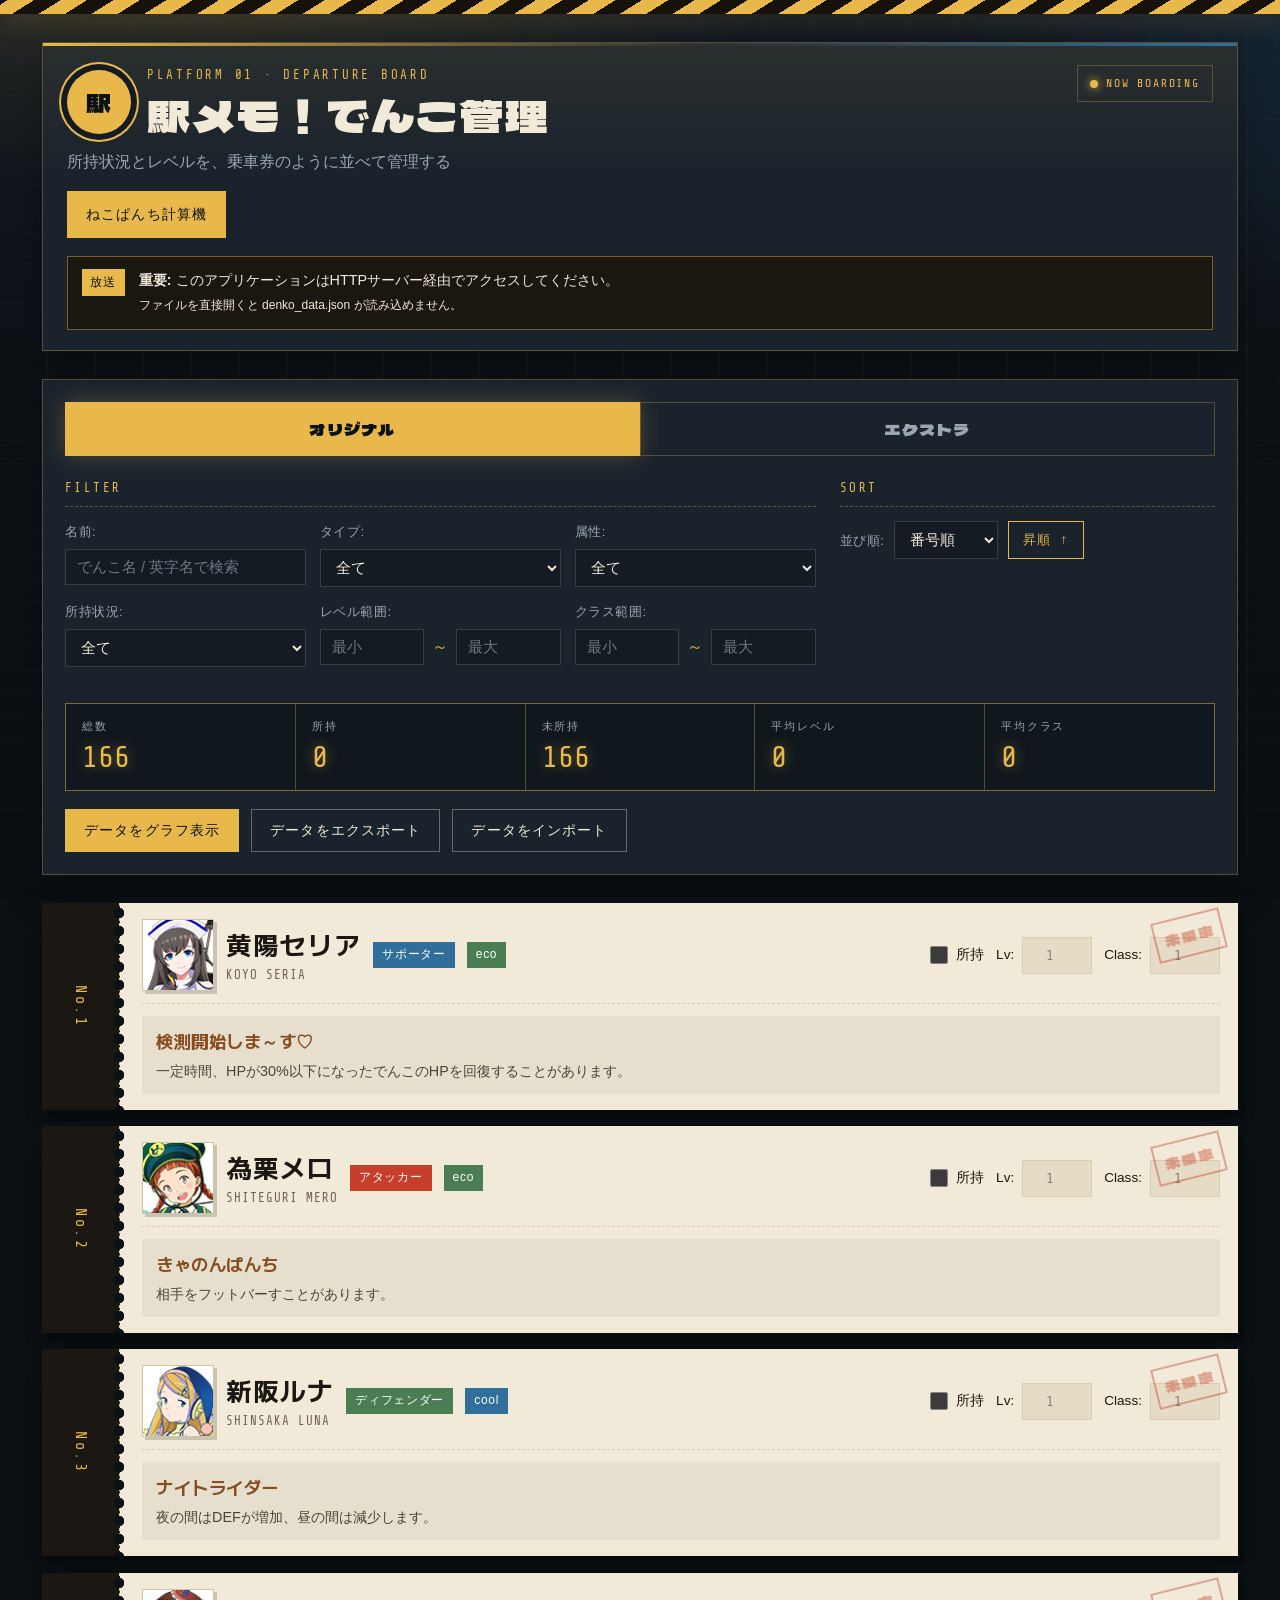
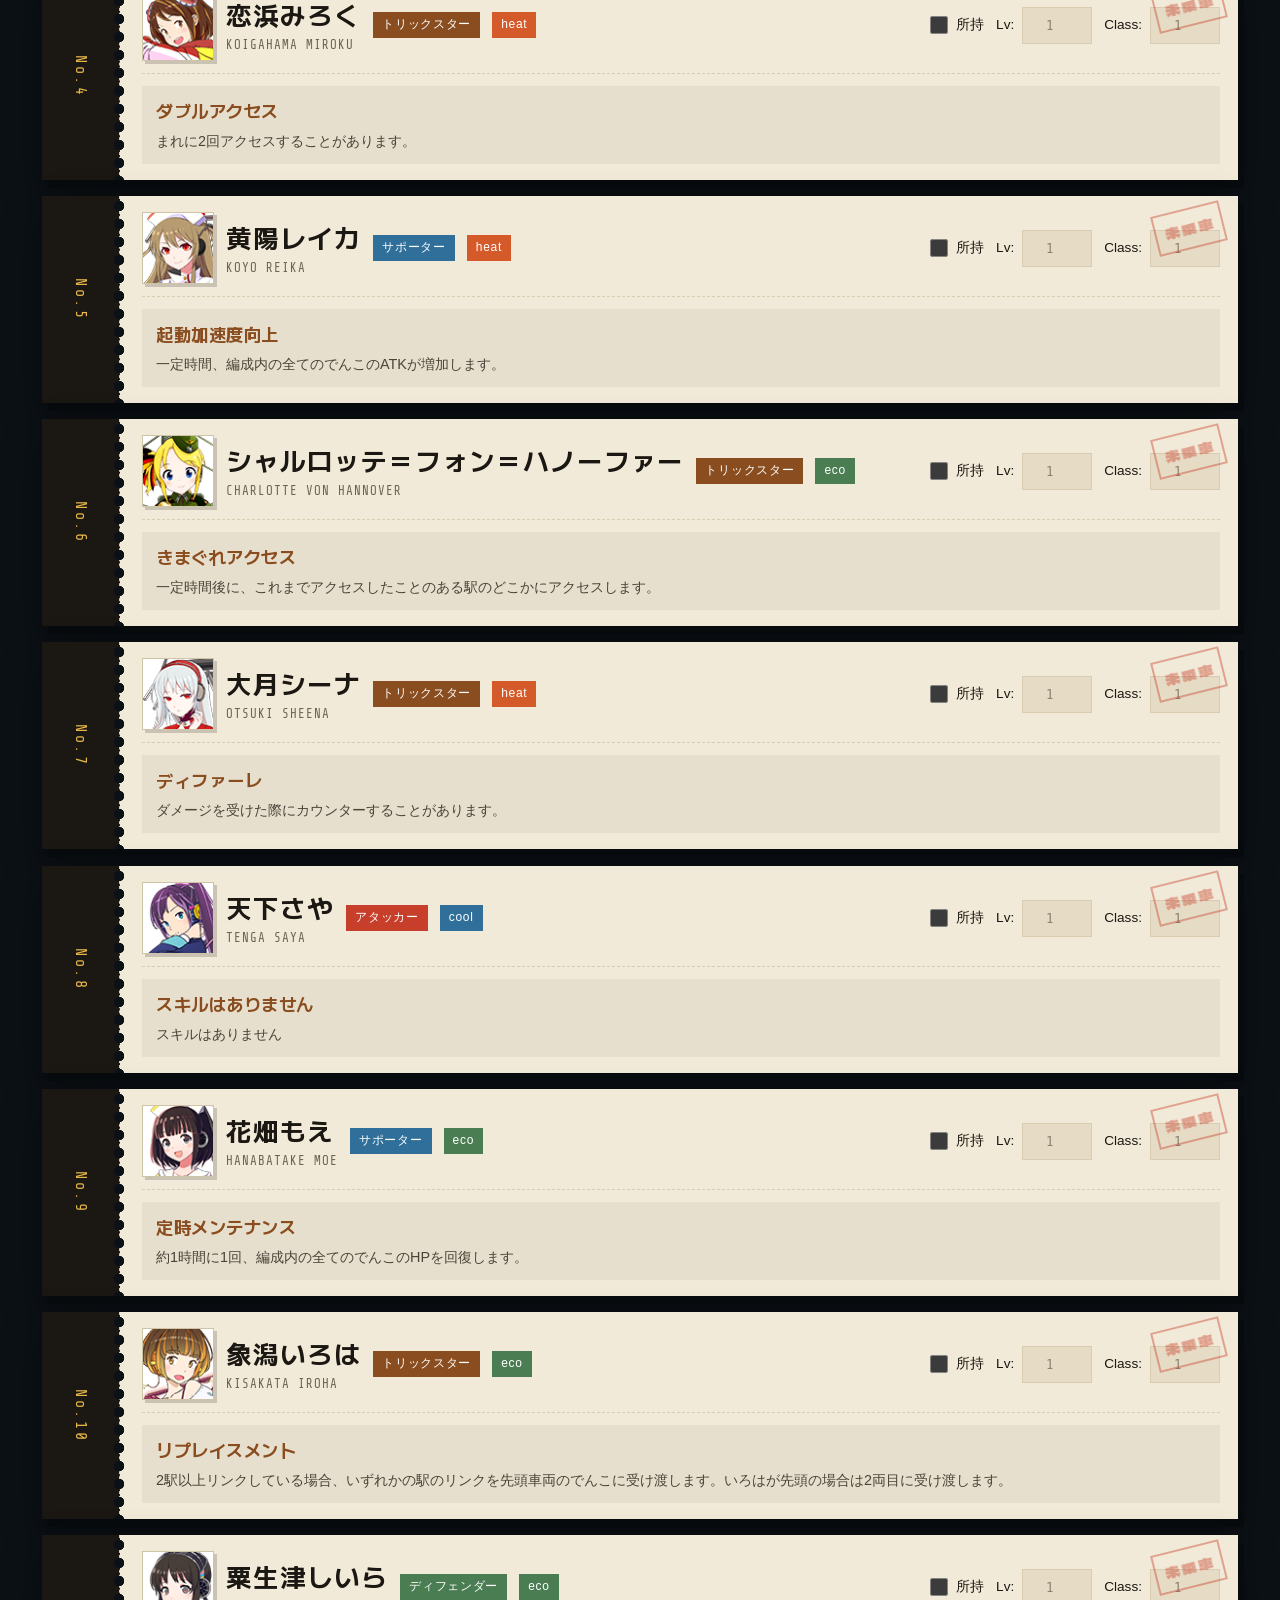
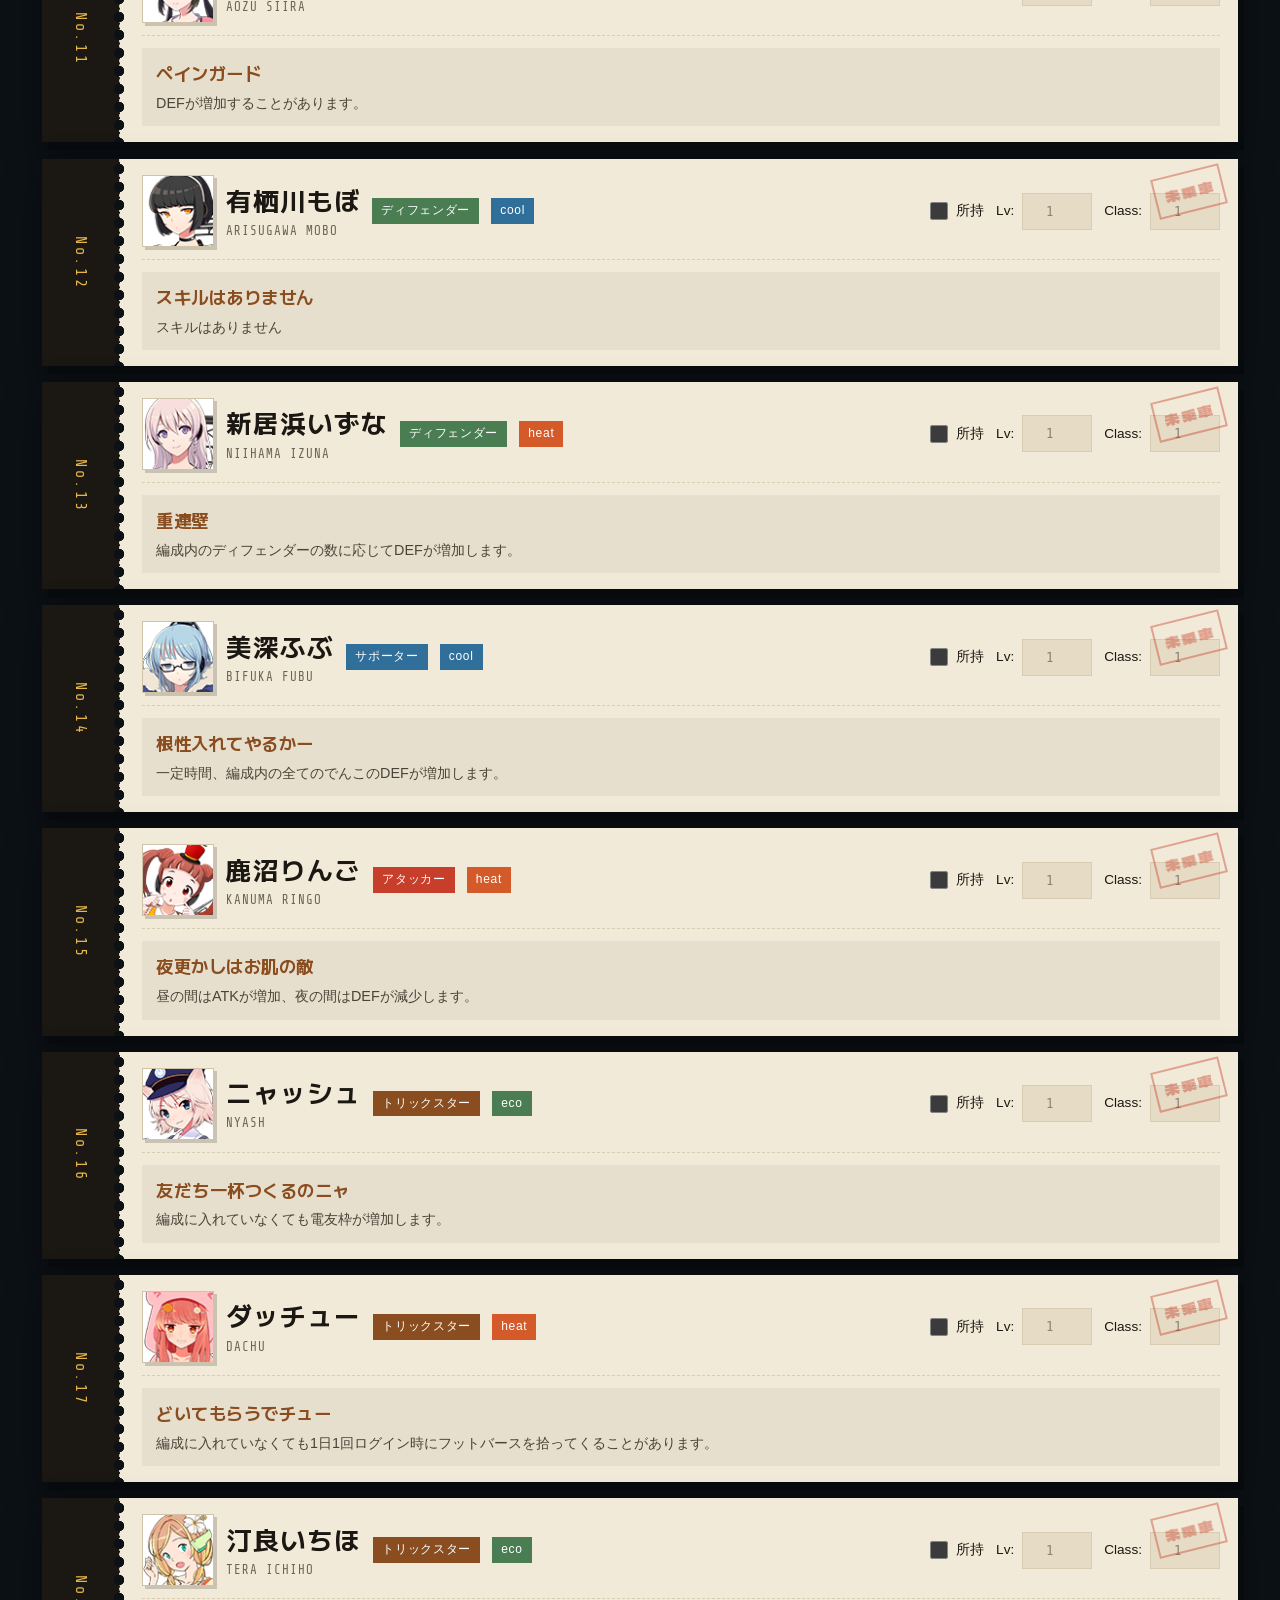
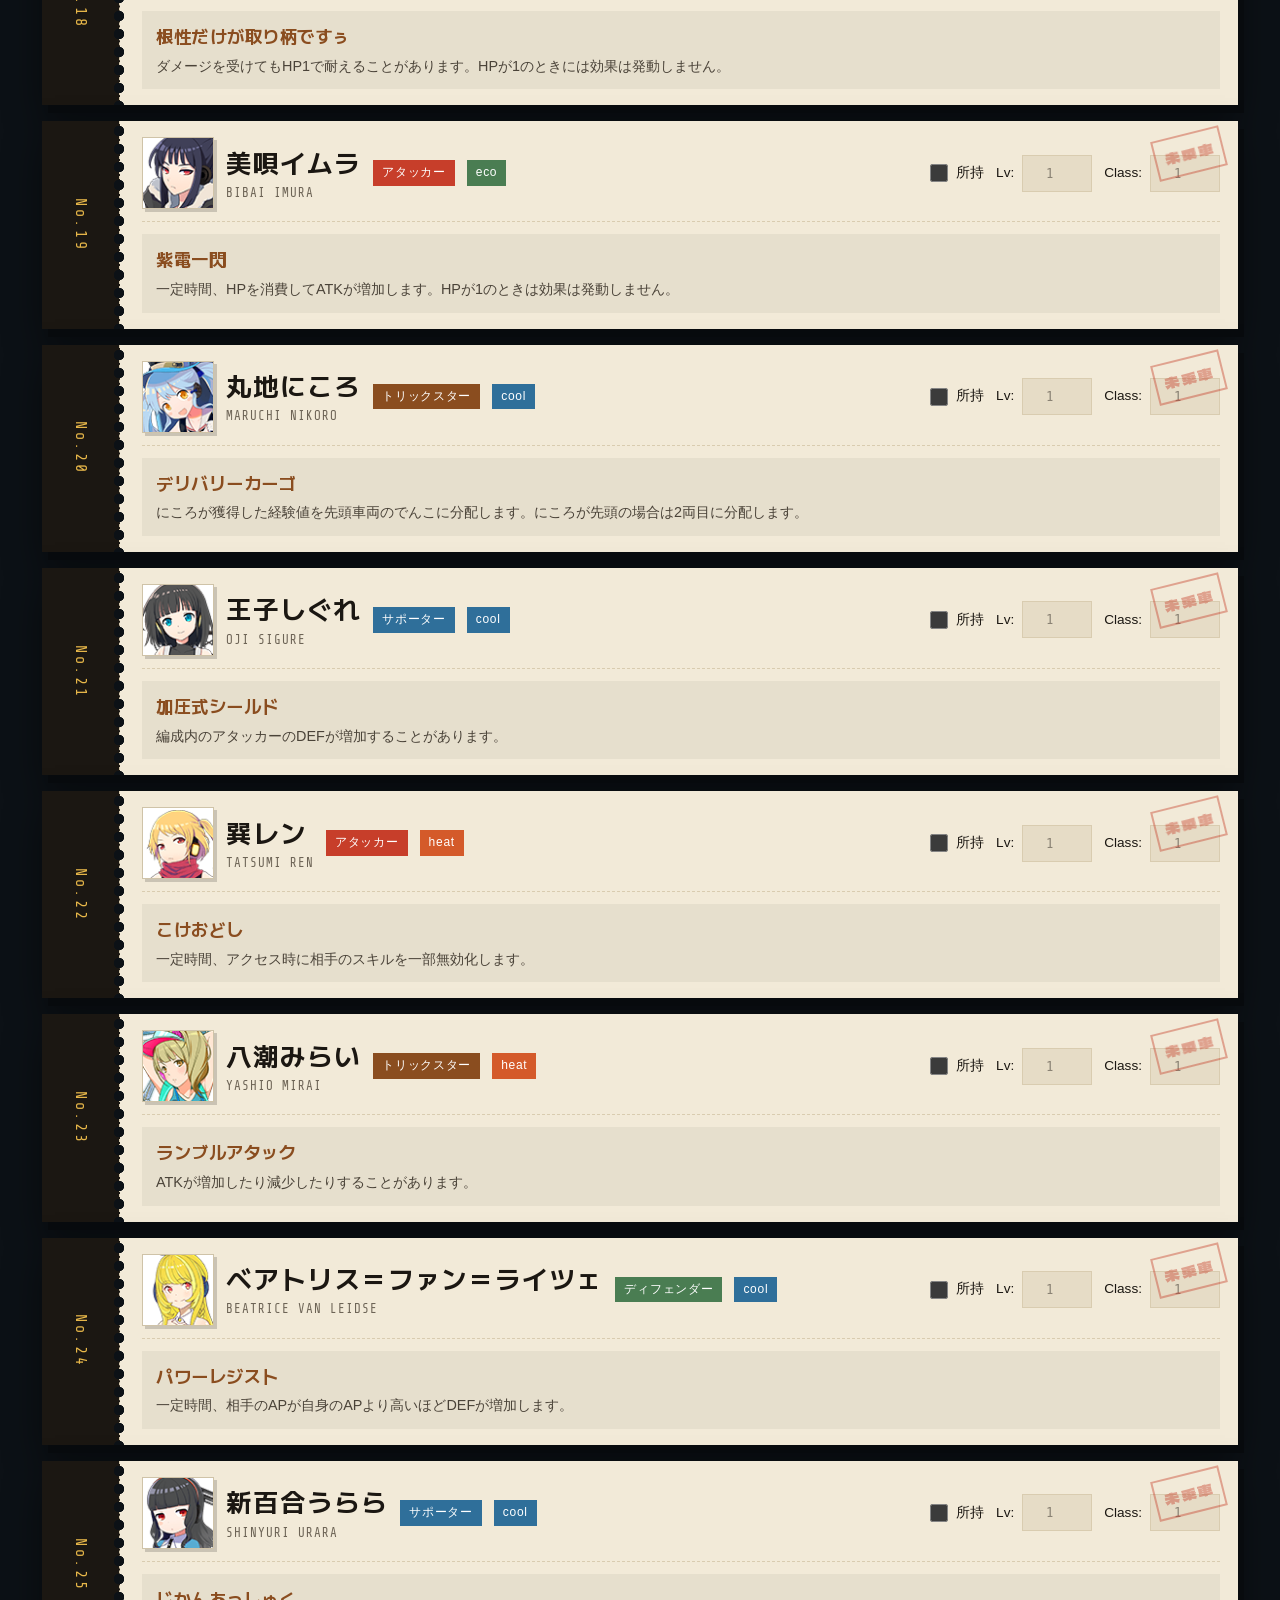
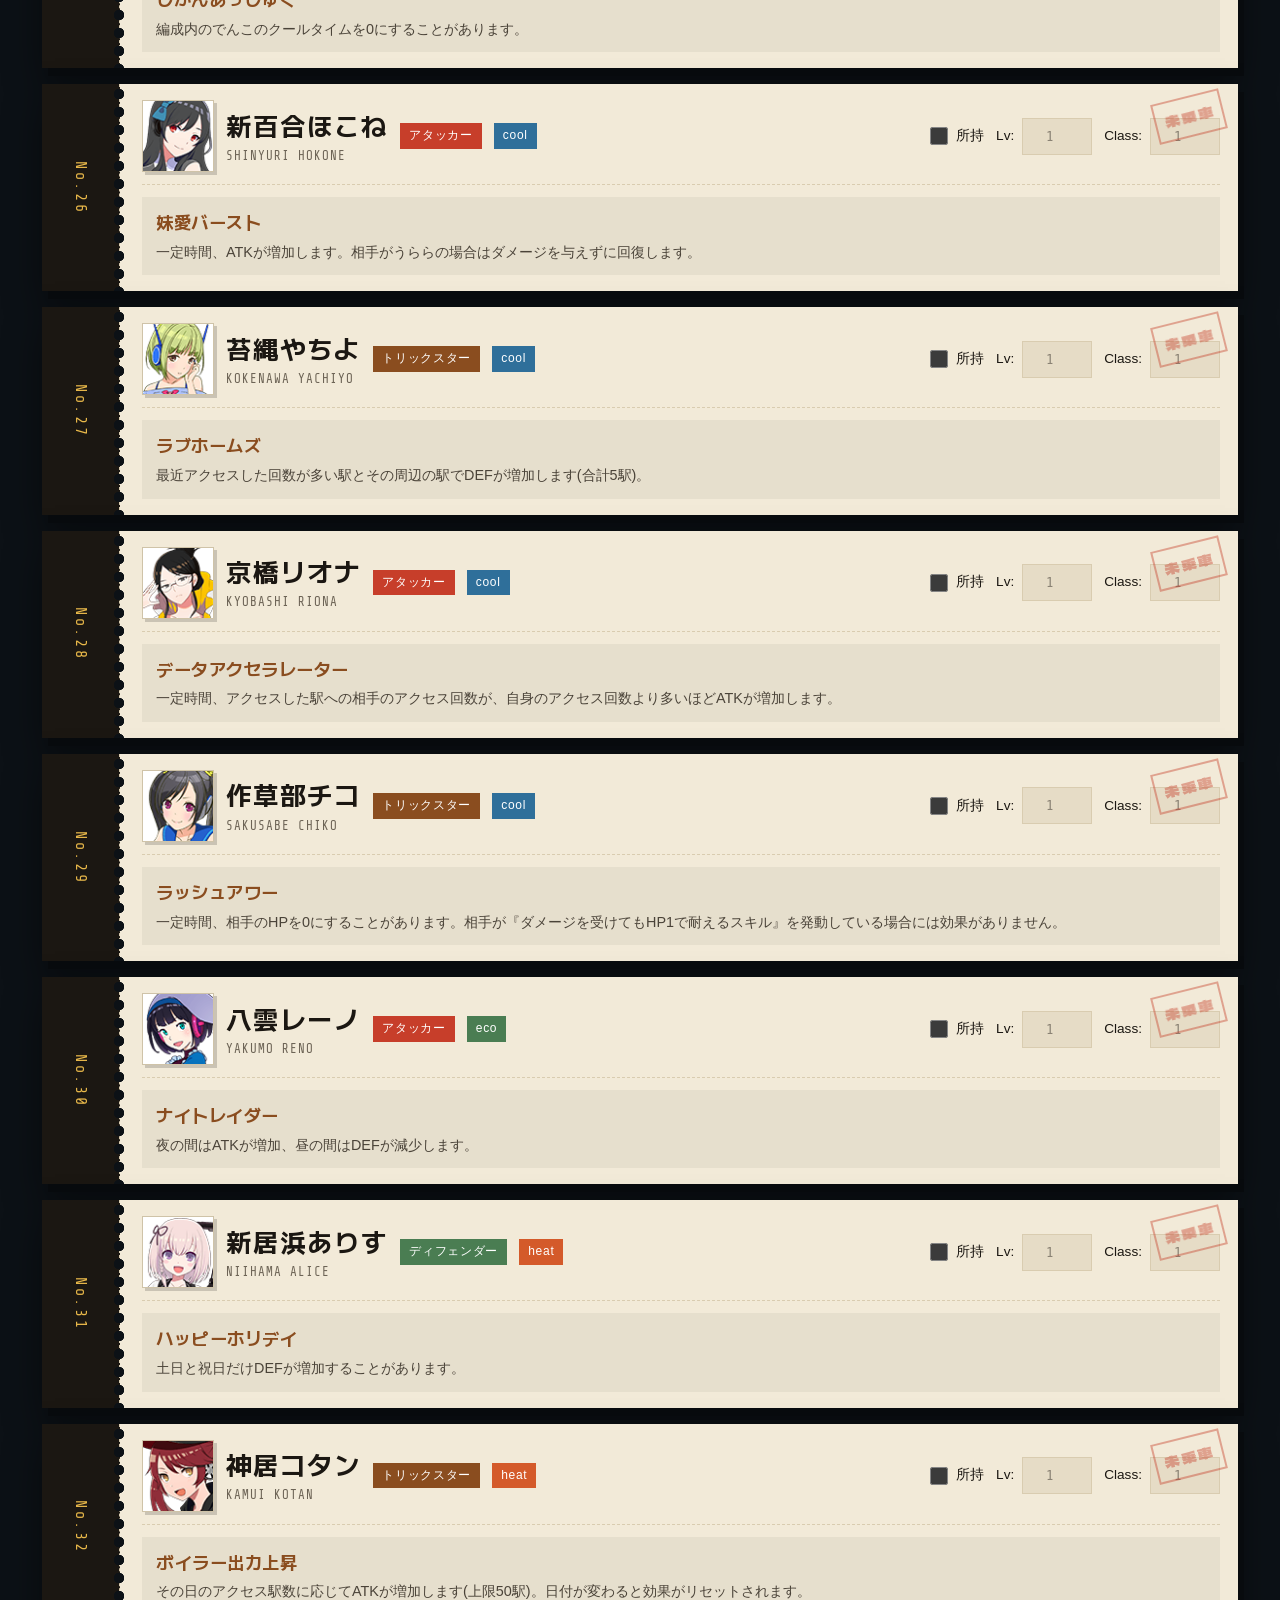
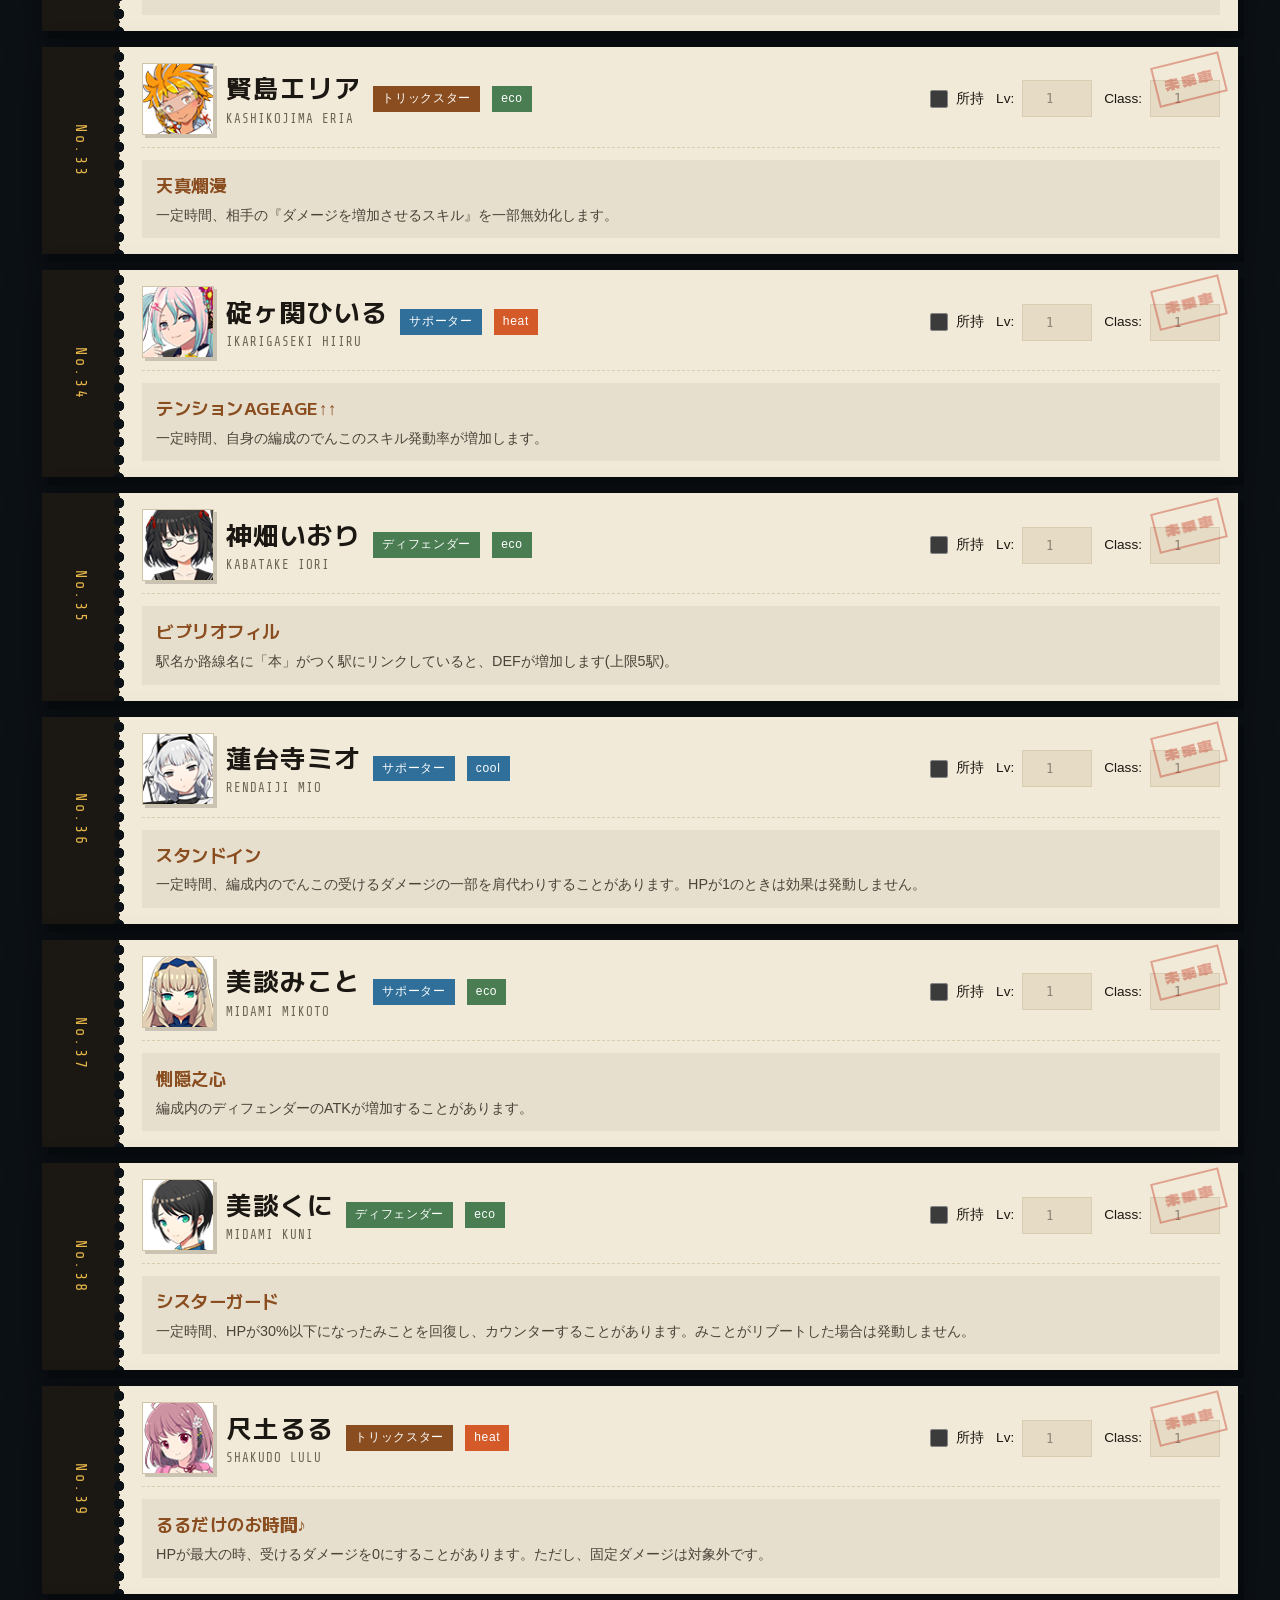
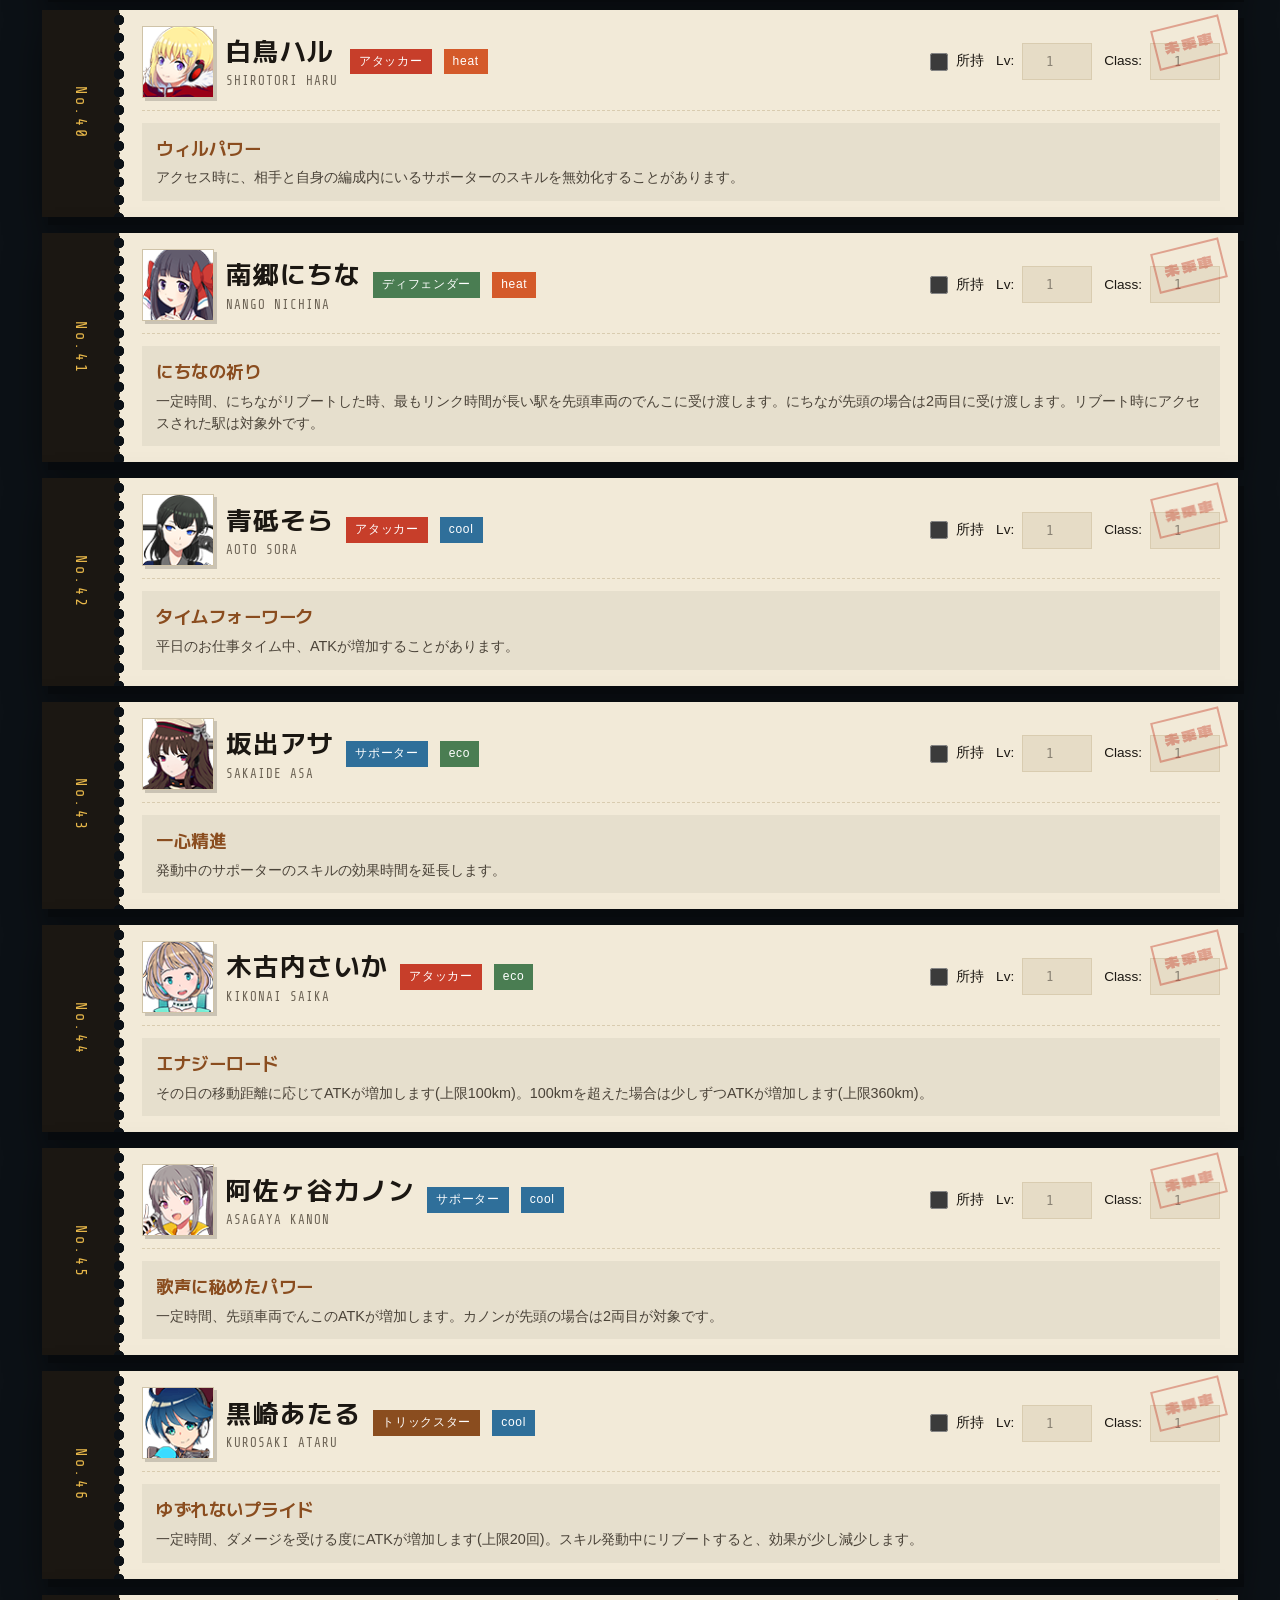
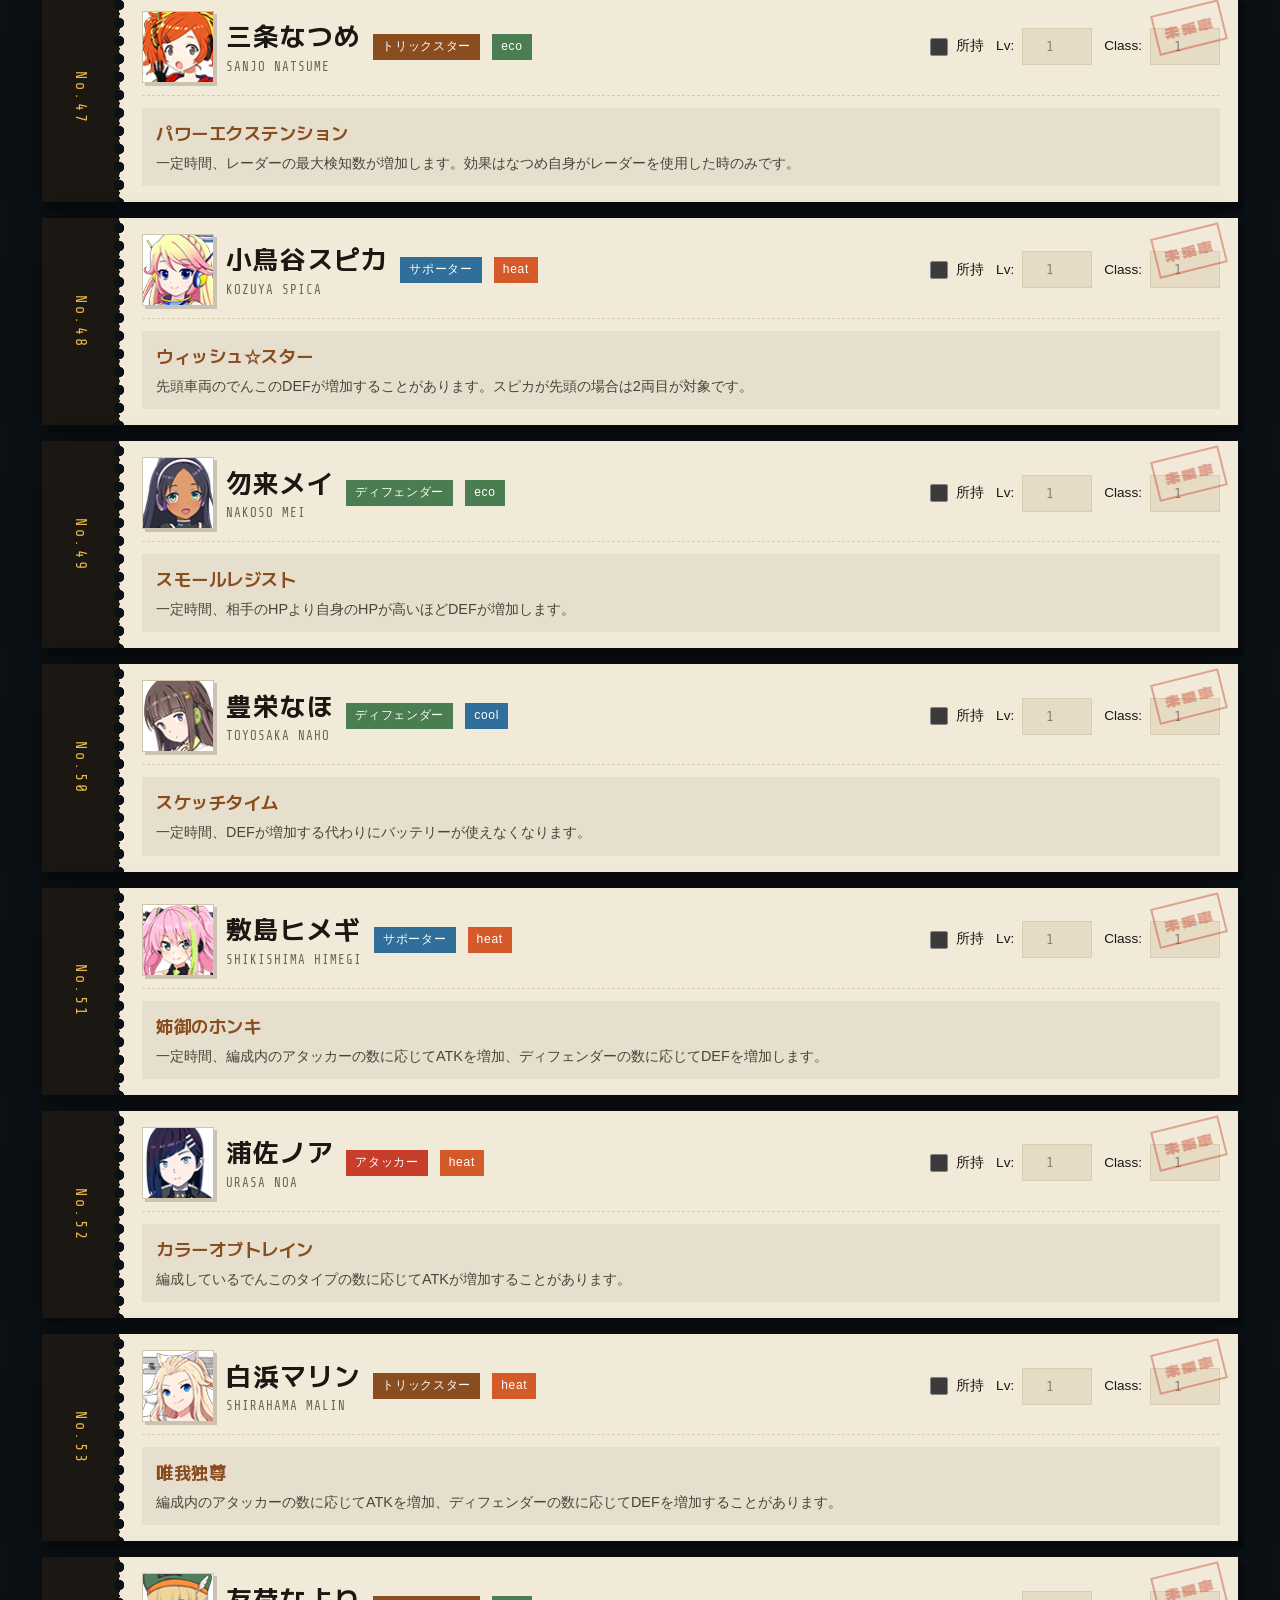
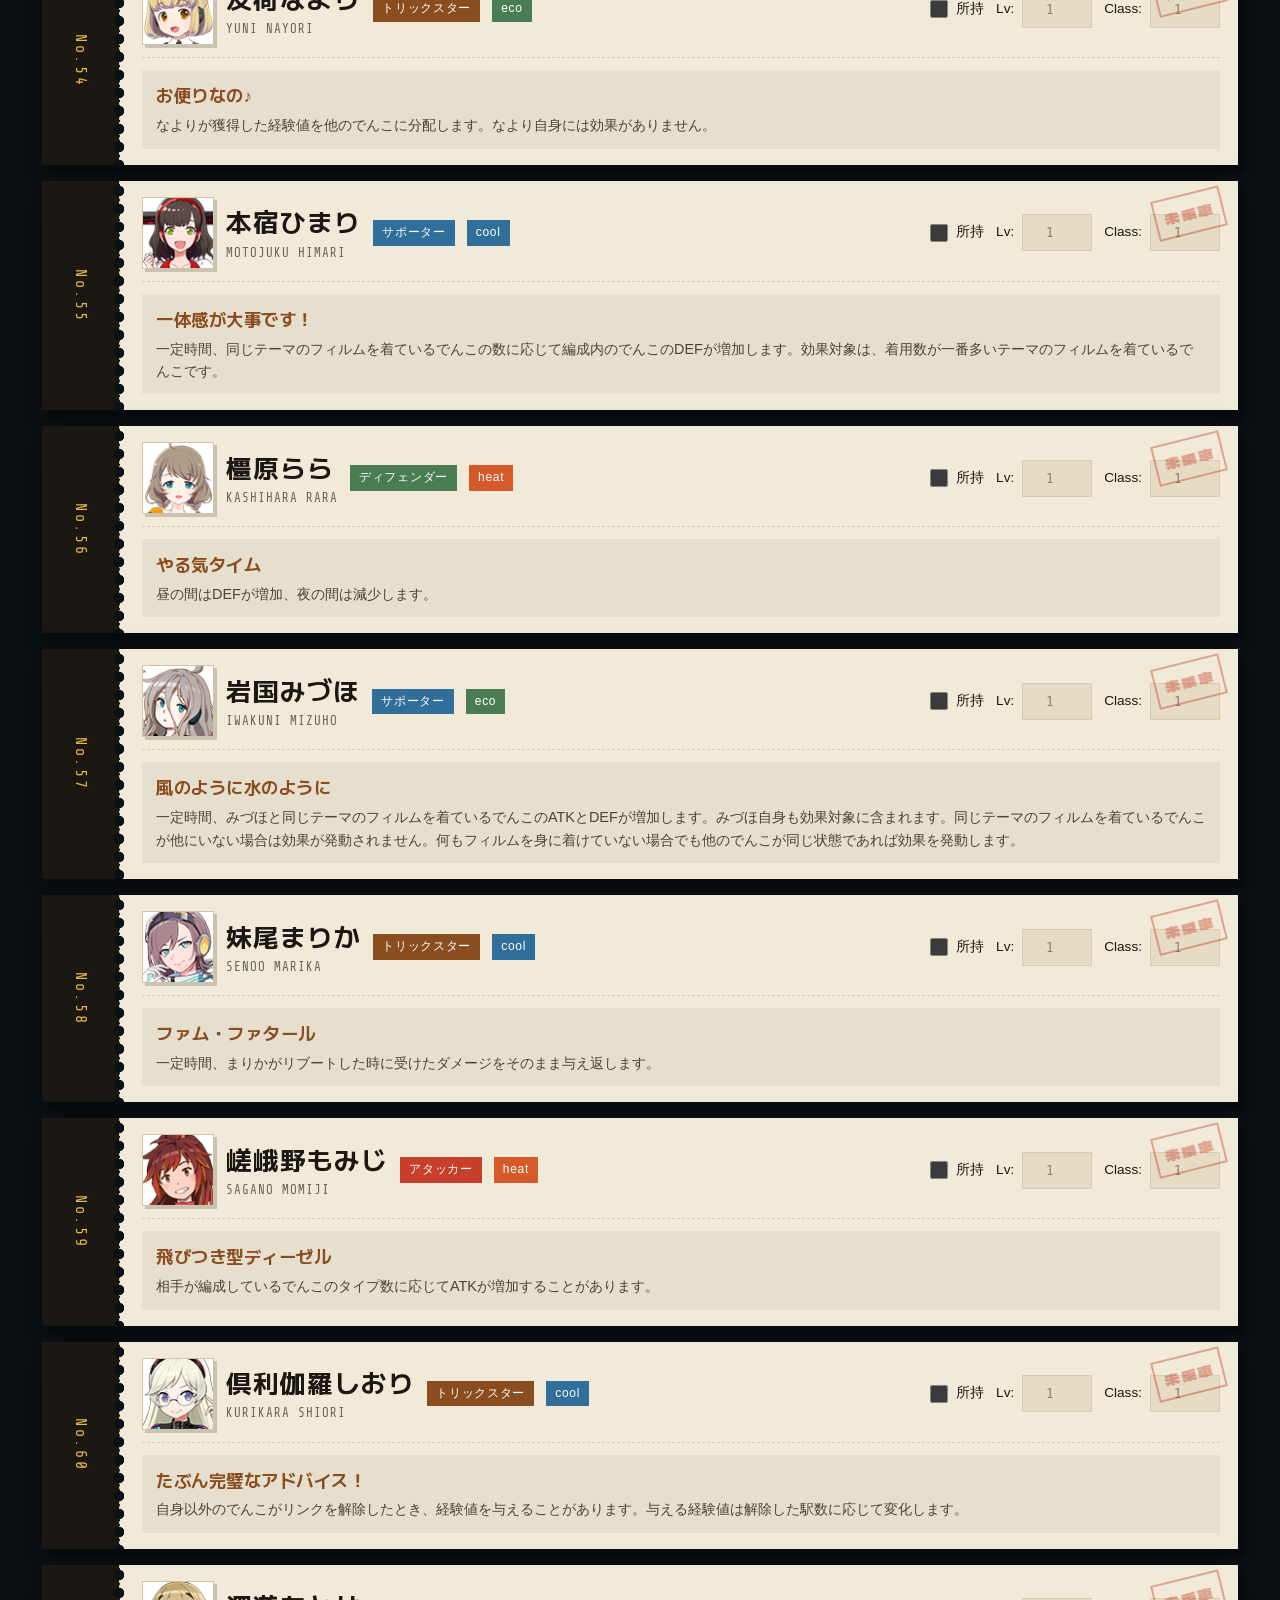
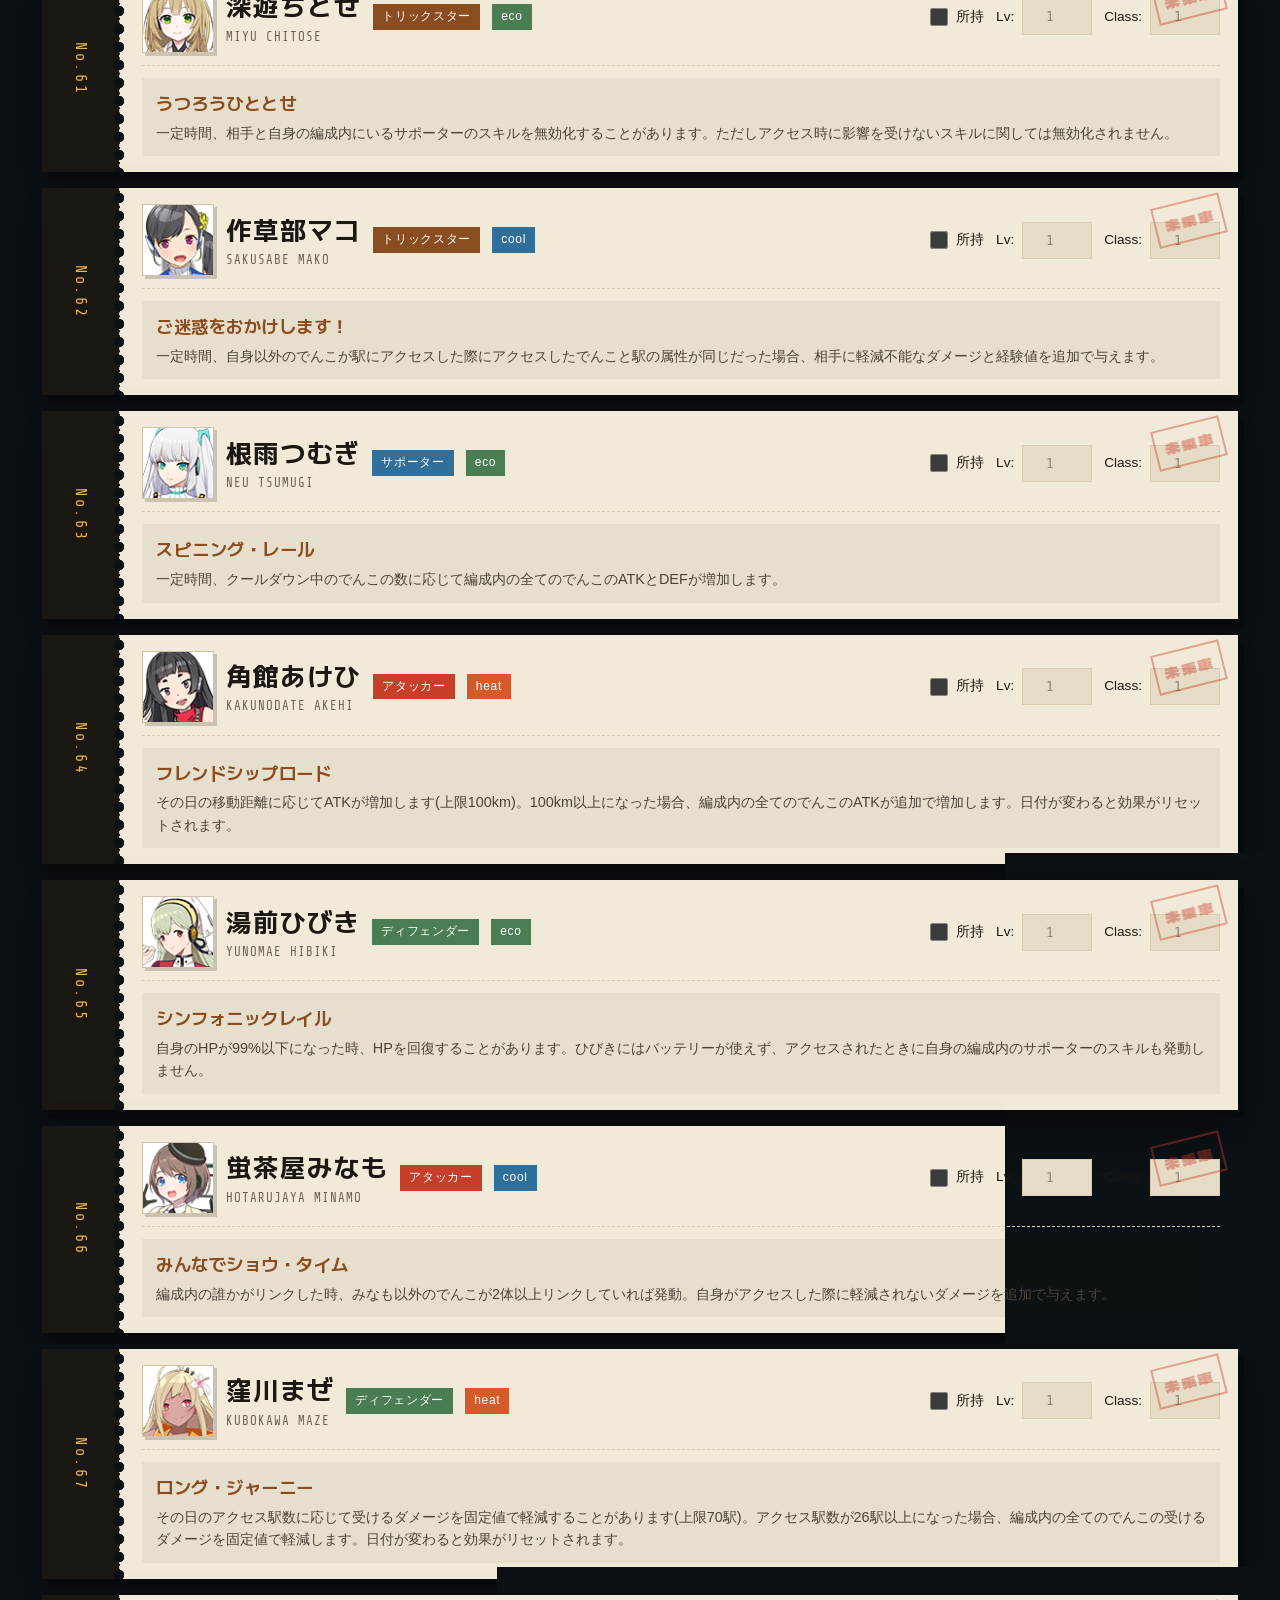
==== commit 1bdc2e8f: "でんこ名の漢字が潰れないようゴシック体に切り替える。 Dela Gothic One は線が太くカード上で潰れるため、M PLUS 1 を使いサイズも上げる。  Co-authored-by: Cur" ====
--- a/index.html
+++ b/index.html
@@ -7,7 +7,7 @@
     <link rel="icon" type="image/svg+xml" href="favicon.svg">
     <link rel="preconnect" href="https://fonts.googleapis.com">
     <link rel="preconnect" href="https://fonts.gstatic.com" crossorigin>
-    <link href="https://fonts.googleapis.com/css2?family=Dela+Gothic+One&family=Kosugi+Maru&family=Share+Tech+Mono&display=swap" rel="stylesheet">
+    <link href="https://fonts.googleapis.com/css2?family=Dela+Gothic+One&family=Kosugi+Maru&family=M+PLUS+1:wght@500;700&family=Share+Tech+Mono&display=swap" rel="stylesheet">
     <link rel="stylesheet" href="styles.css">
 </head>
 <body>
--- a/styles.css
+++ b/styles.css
@@ -28,6 +28,7 @@
     --cool: #2f6f9a;
     --eco: #4a7d52;
     --font-display: "Dela Gothic One", "Hiragino Mincho ProN", serif;
+    --font-name: "M PLUS 1", "Hiragino Kaku Gothic ProN", sans-serif;
     --font-body: "Kosugi Maru", "Hiragino Kaku Gothic ProN", sans-serif;
     --font-mono: "Share Tech Mono", ui-monospace, monospace;
     --shadow-ticket: 6px 8px 0 #080b0e, 0 18px 36px rgba(0, 0, 0, 0.42);
@@ -618,12 +619,12 @@
 }
 
 .denko-name {
-    font-family: var(--font-display);
-    font-size: 1.28rem;
-    font-weight: 400;
+    font-family: var(--font-name);
+    font-size: 1.6rem;
+    font-weight: 700;
     color: var(--ticket-ink);
     letter-spacing: 0.04em;
-    line-height: 1.2;
+    line-height: 1.5;
 }
 
 .denko-name-en {
@@ -725,12 +726,13 @@
 }
 
 .skill-name {
-    font-weight: 400;
-    font-family: var(--font-display);
+    font-weight: 700;
+    font-family: var(--font-name);
     color: #8a4d1f;
     margin-bottom: 6px;
-    font-size: 0.98rem;
+    font-size: 1.08rem;
     letter-spacing: 0.03em;
+    line-height: 1.5;
 }
 
 .denko-portrait {
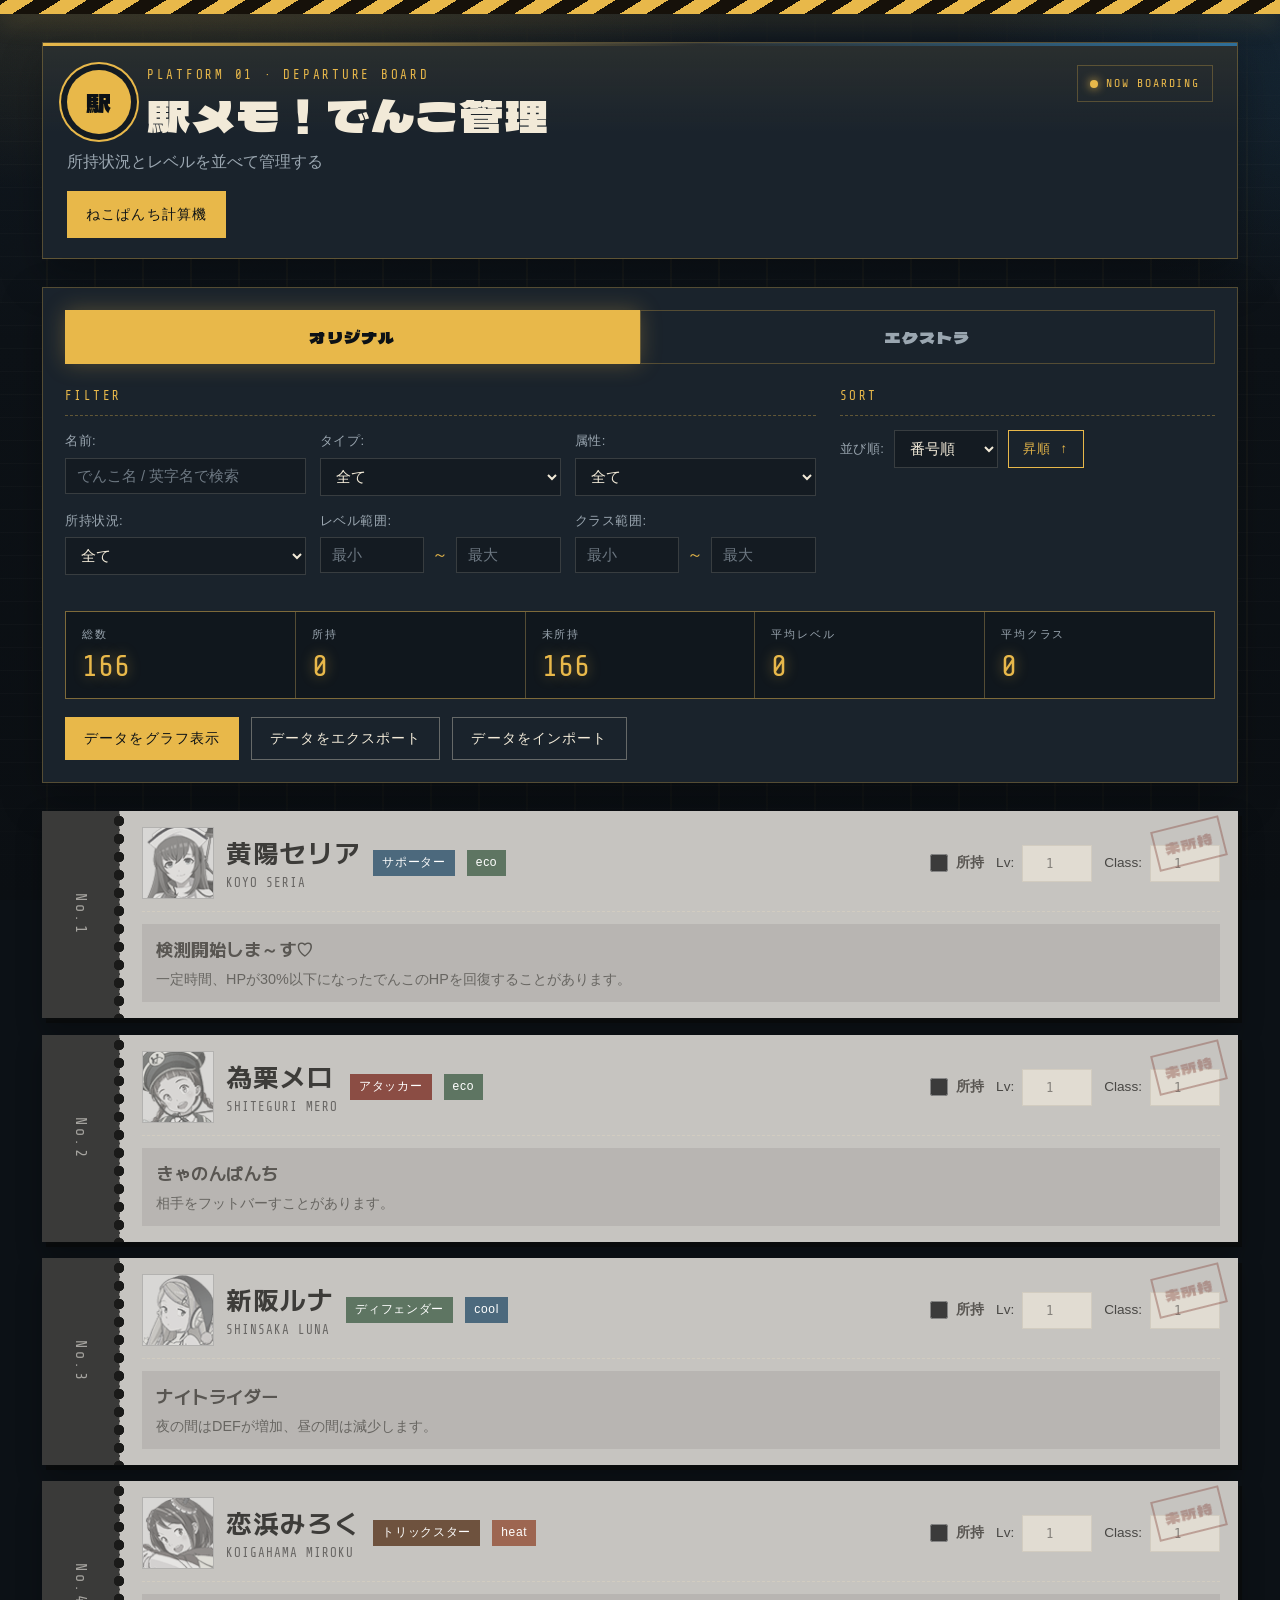
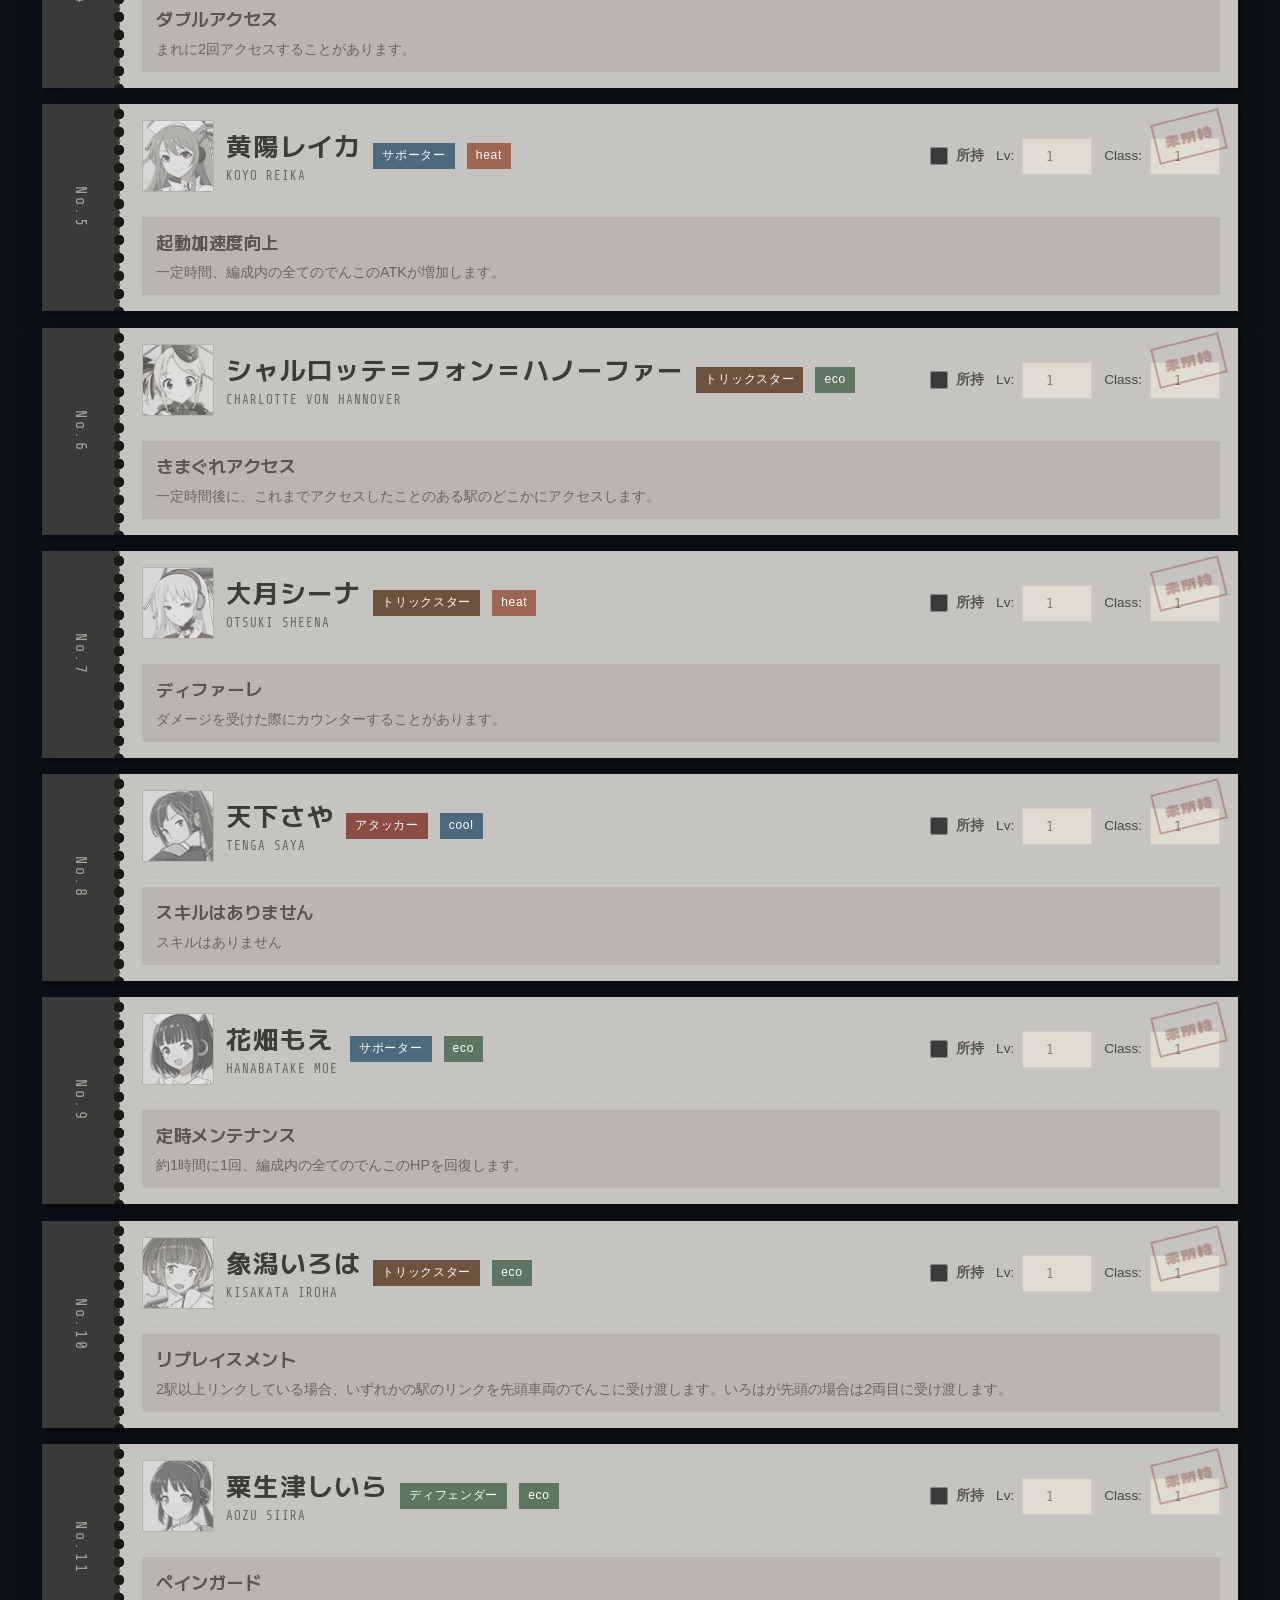
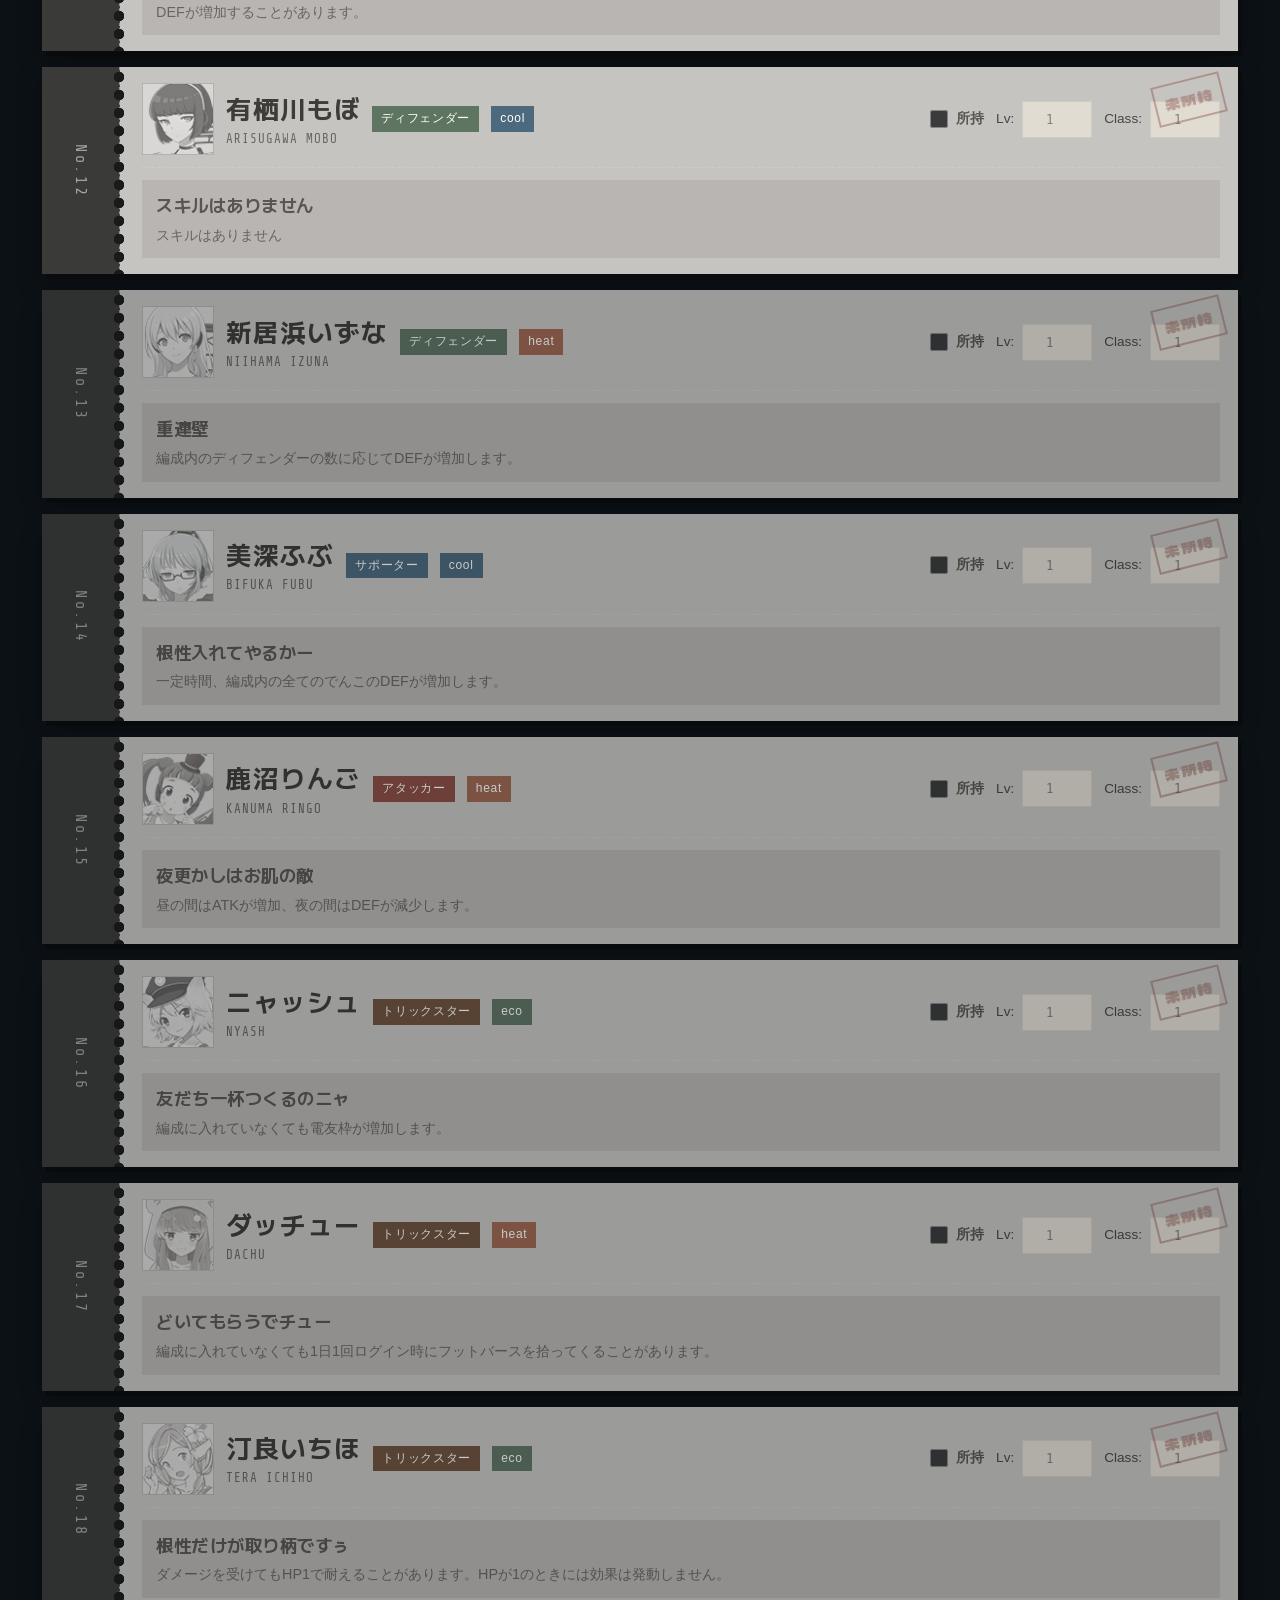
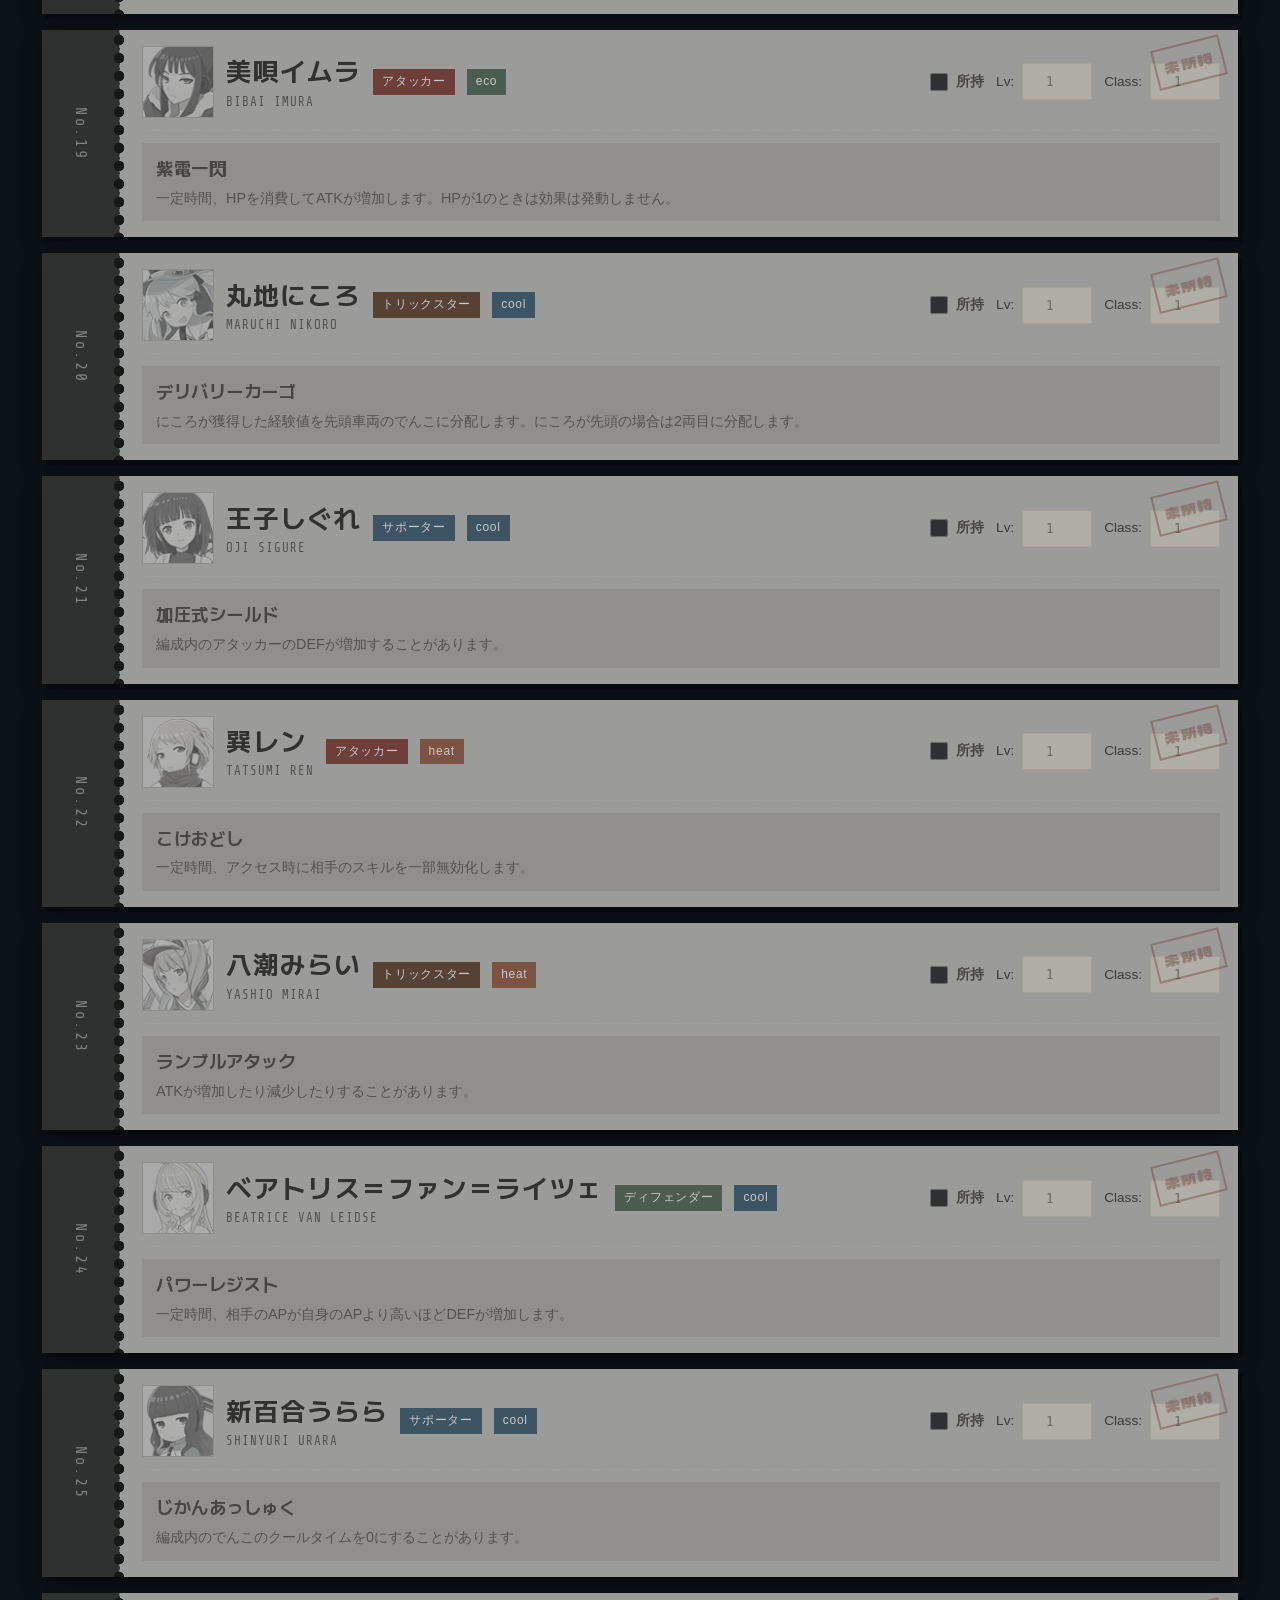
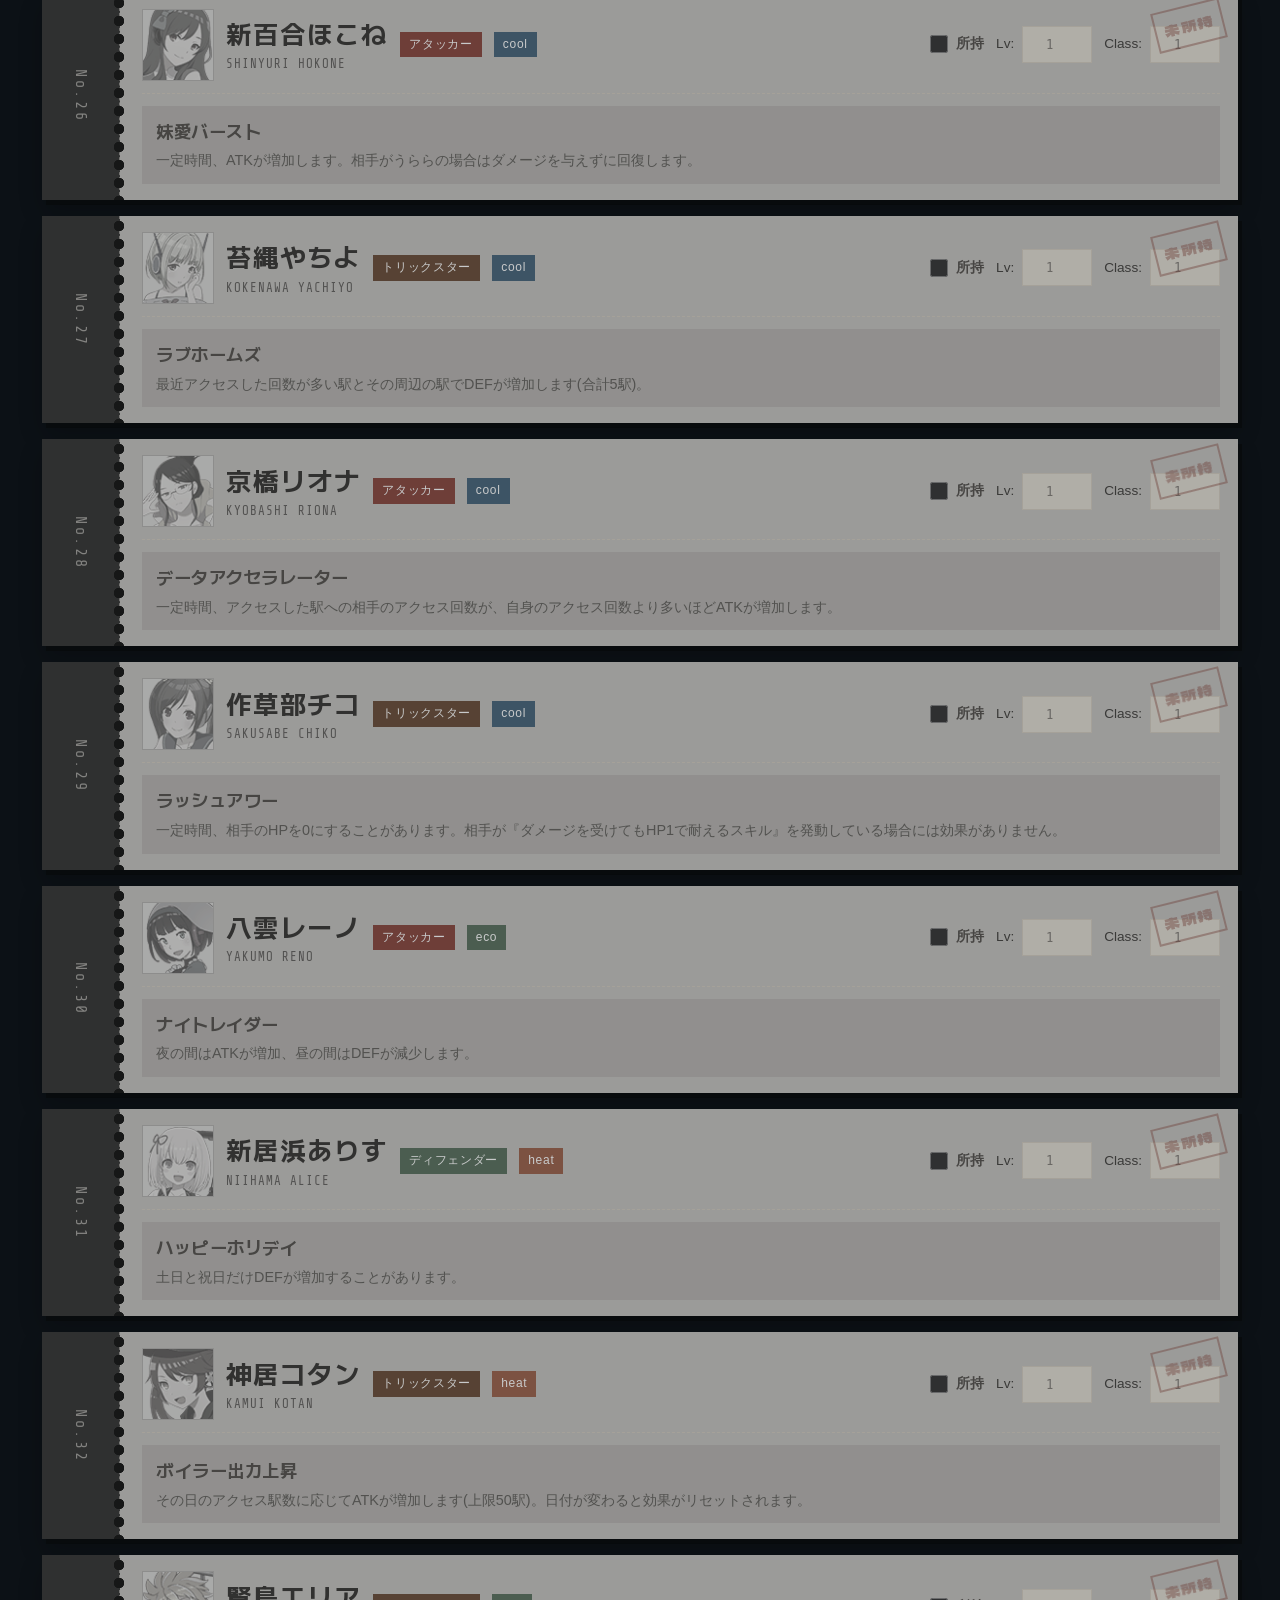
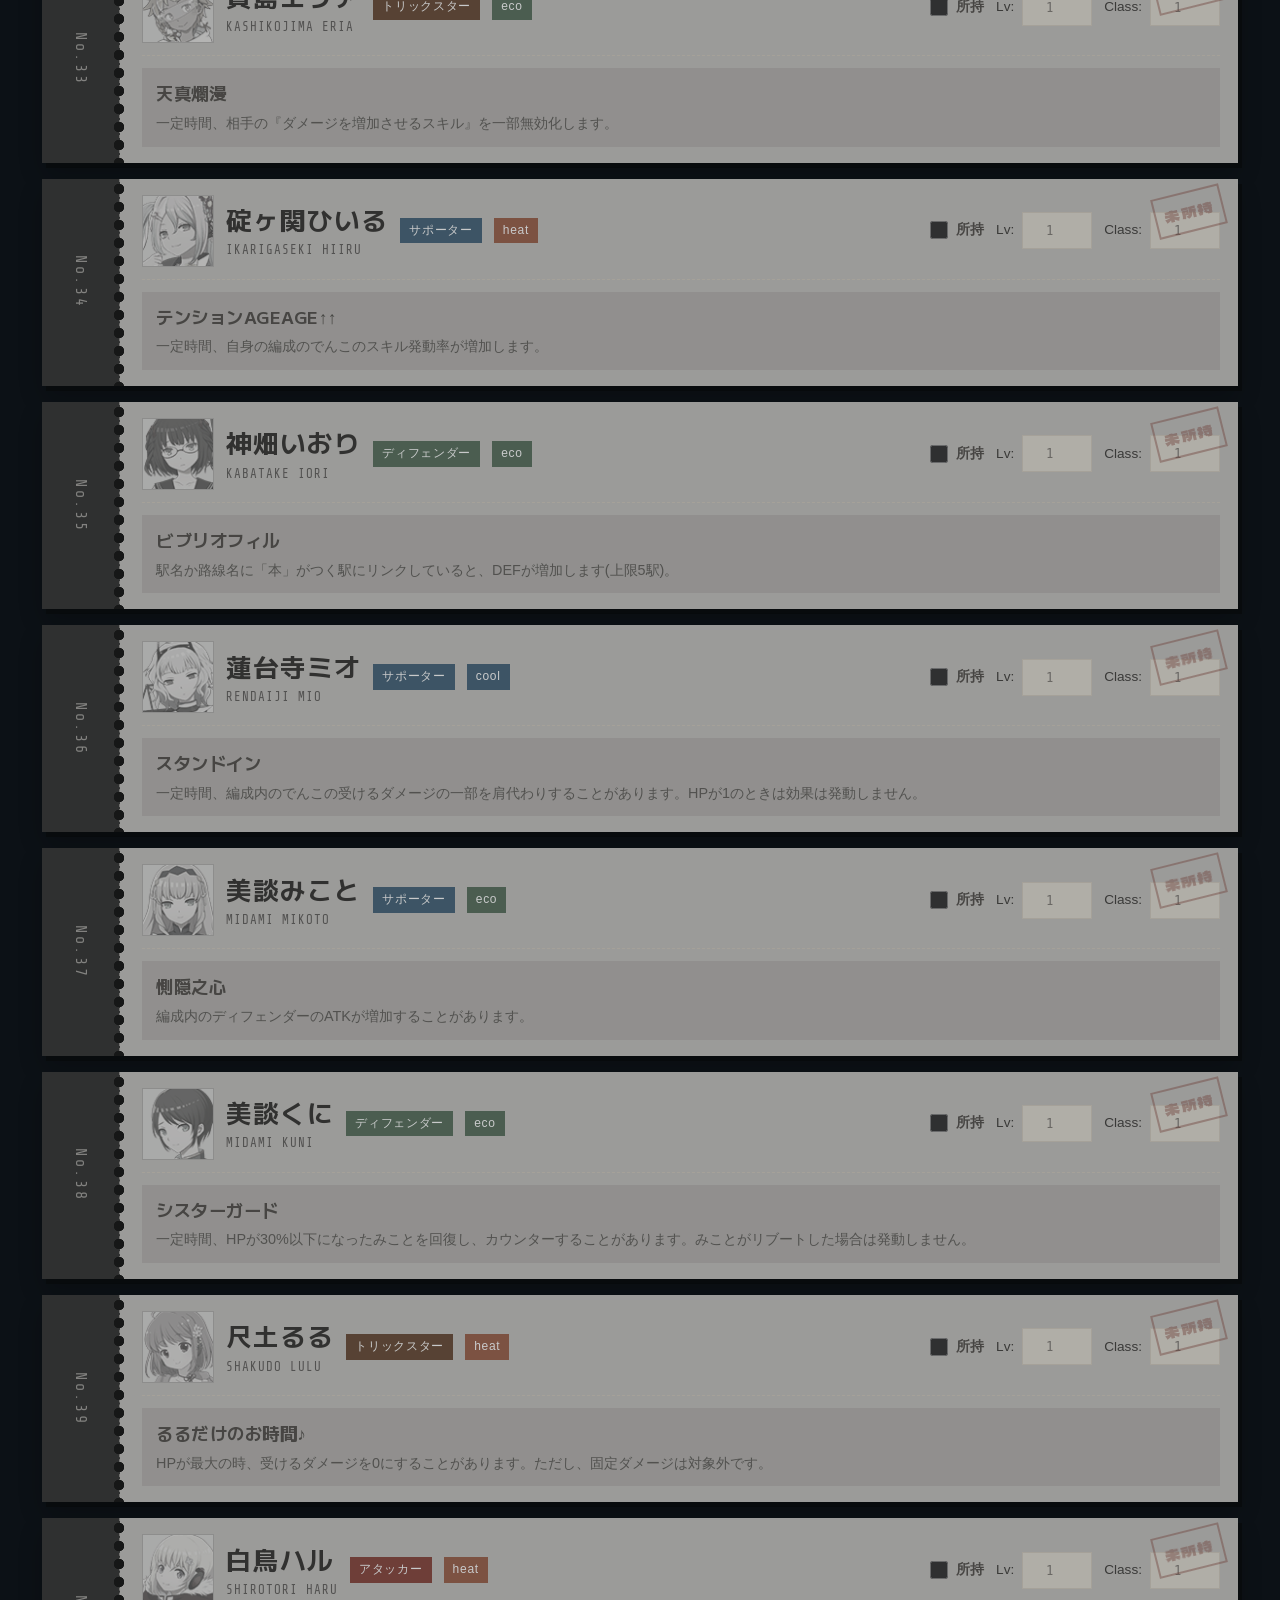
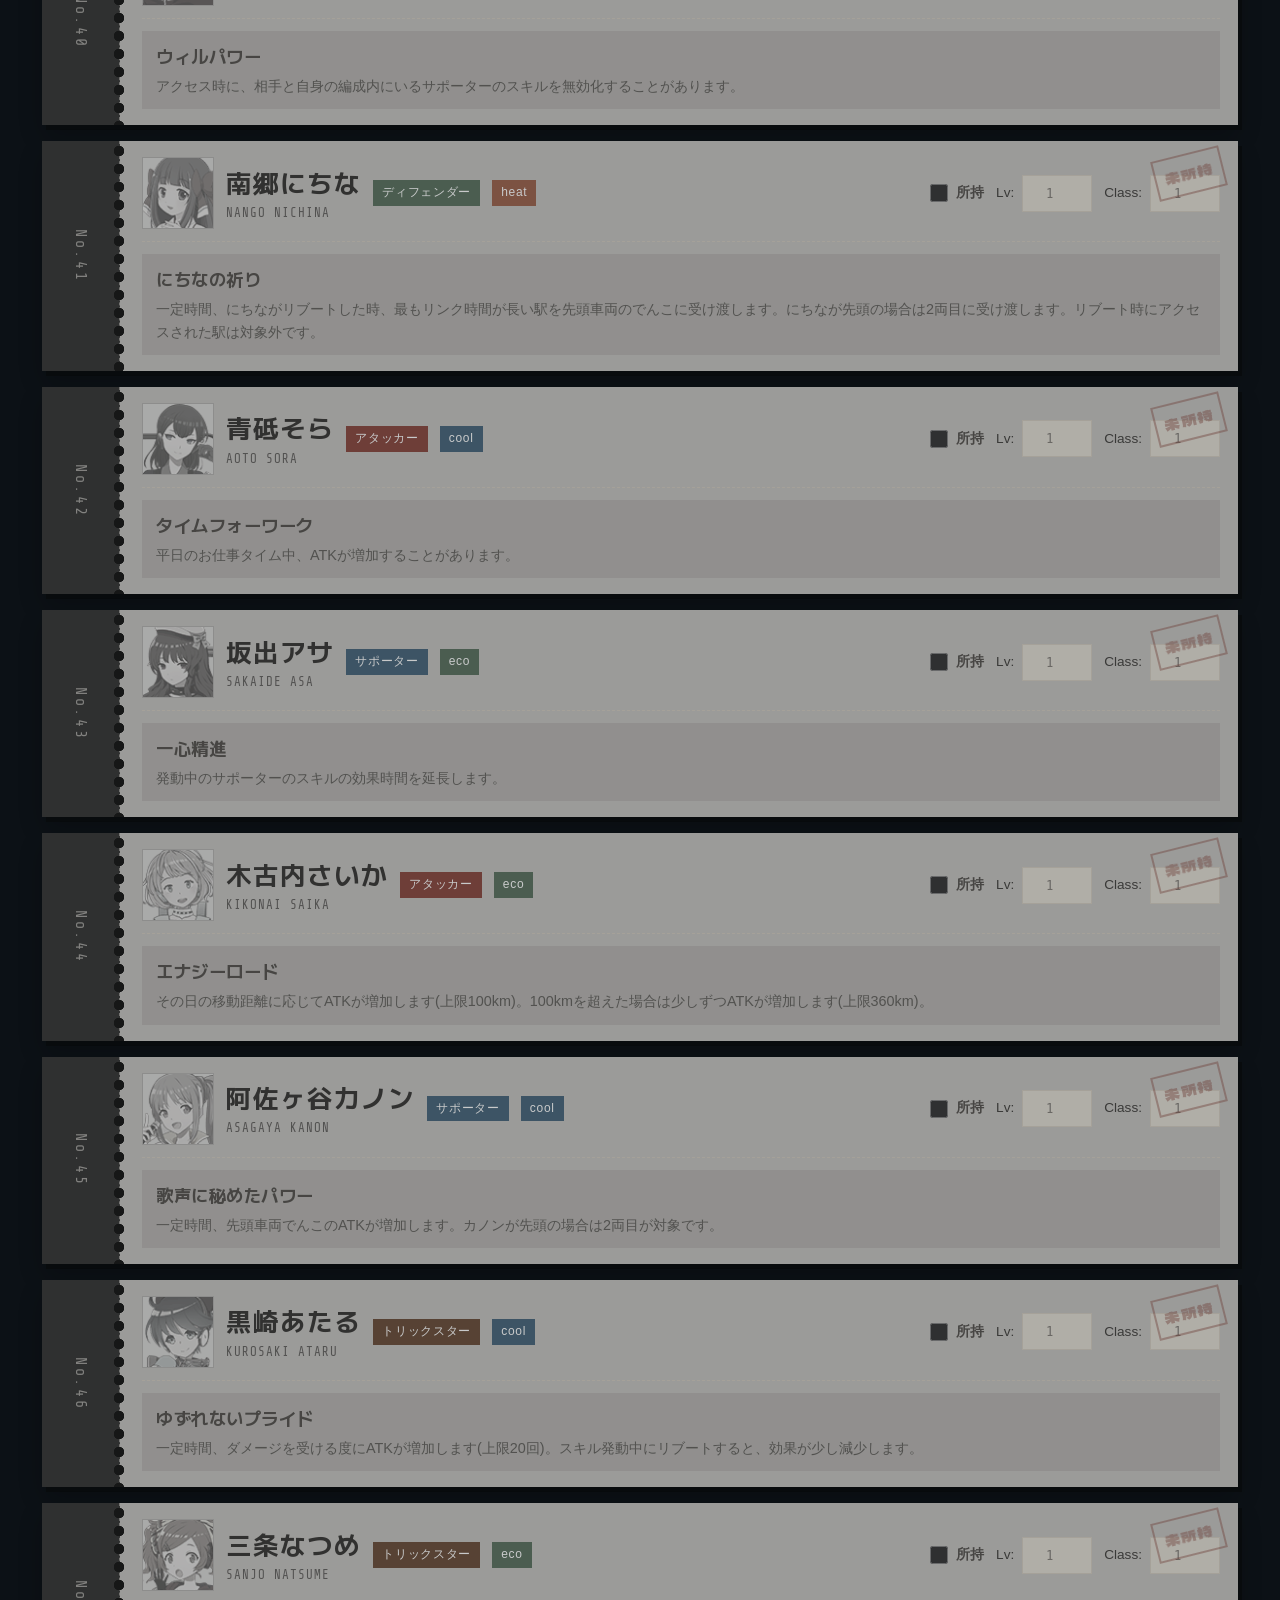
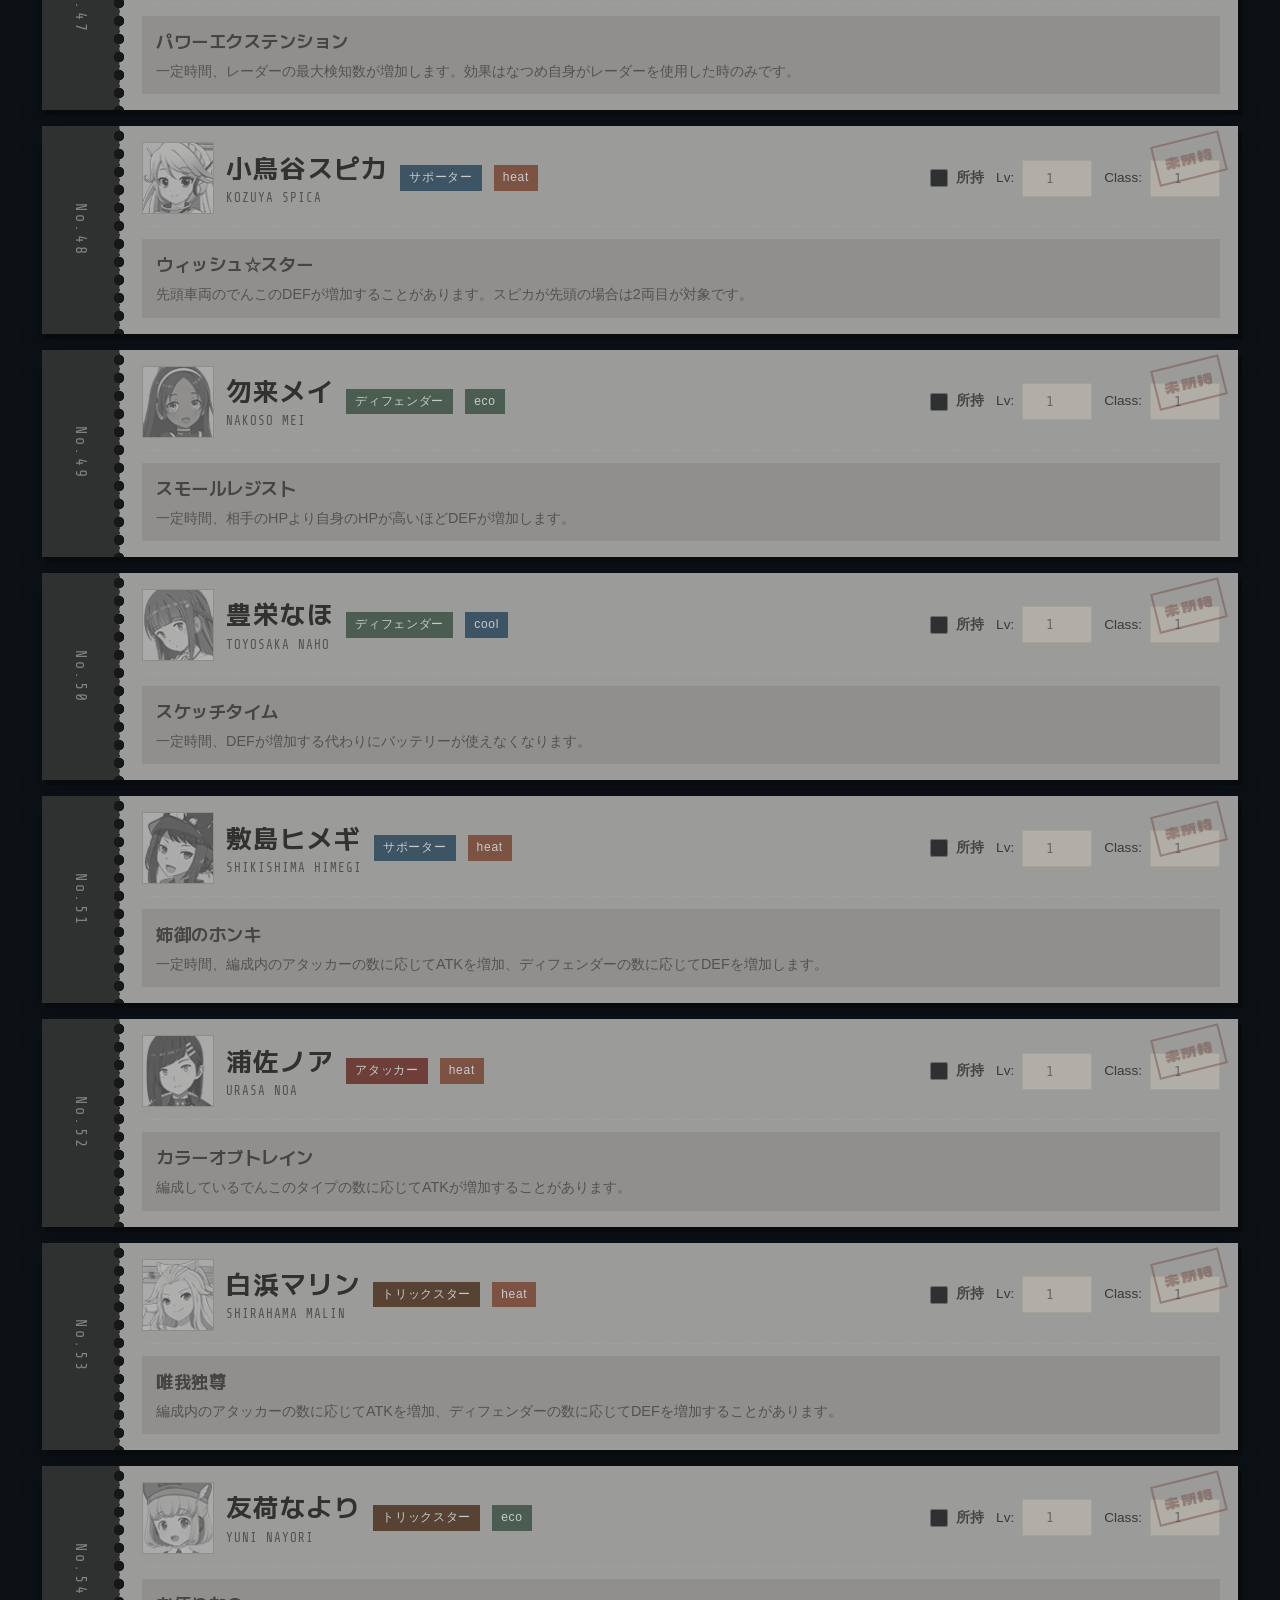
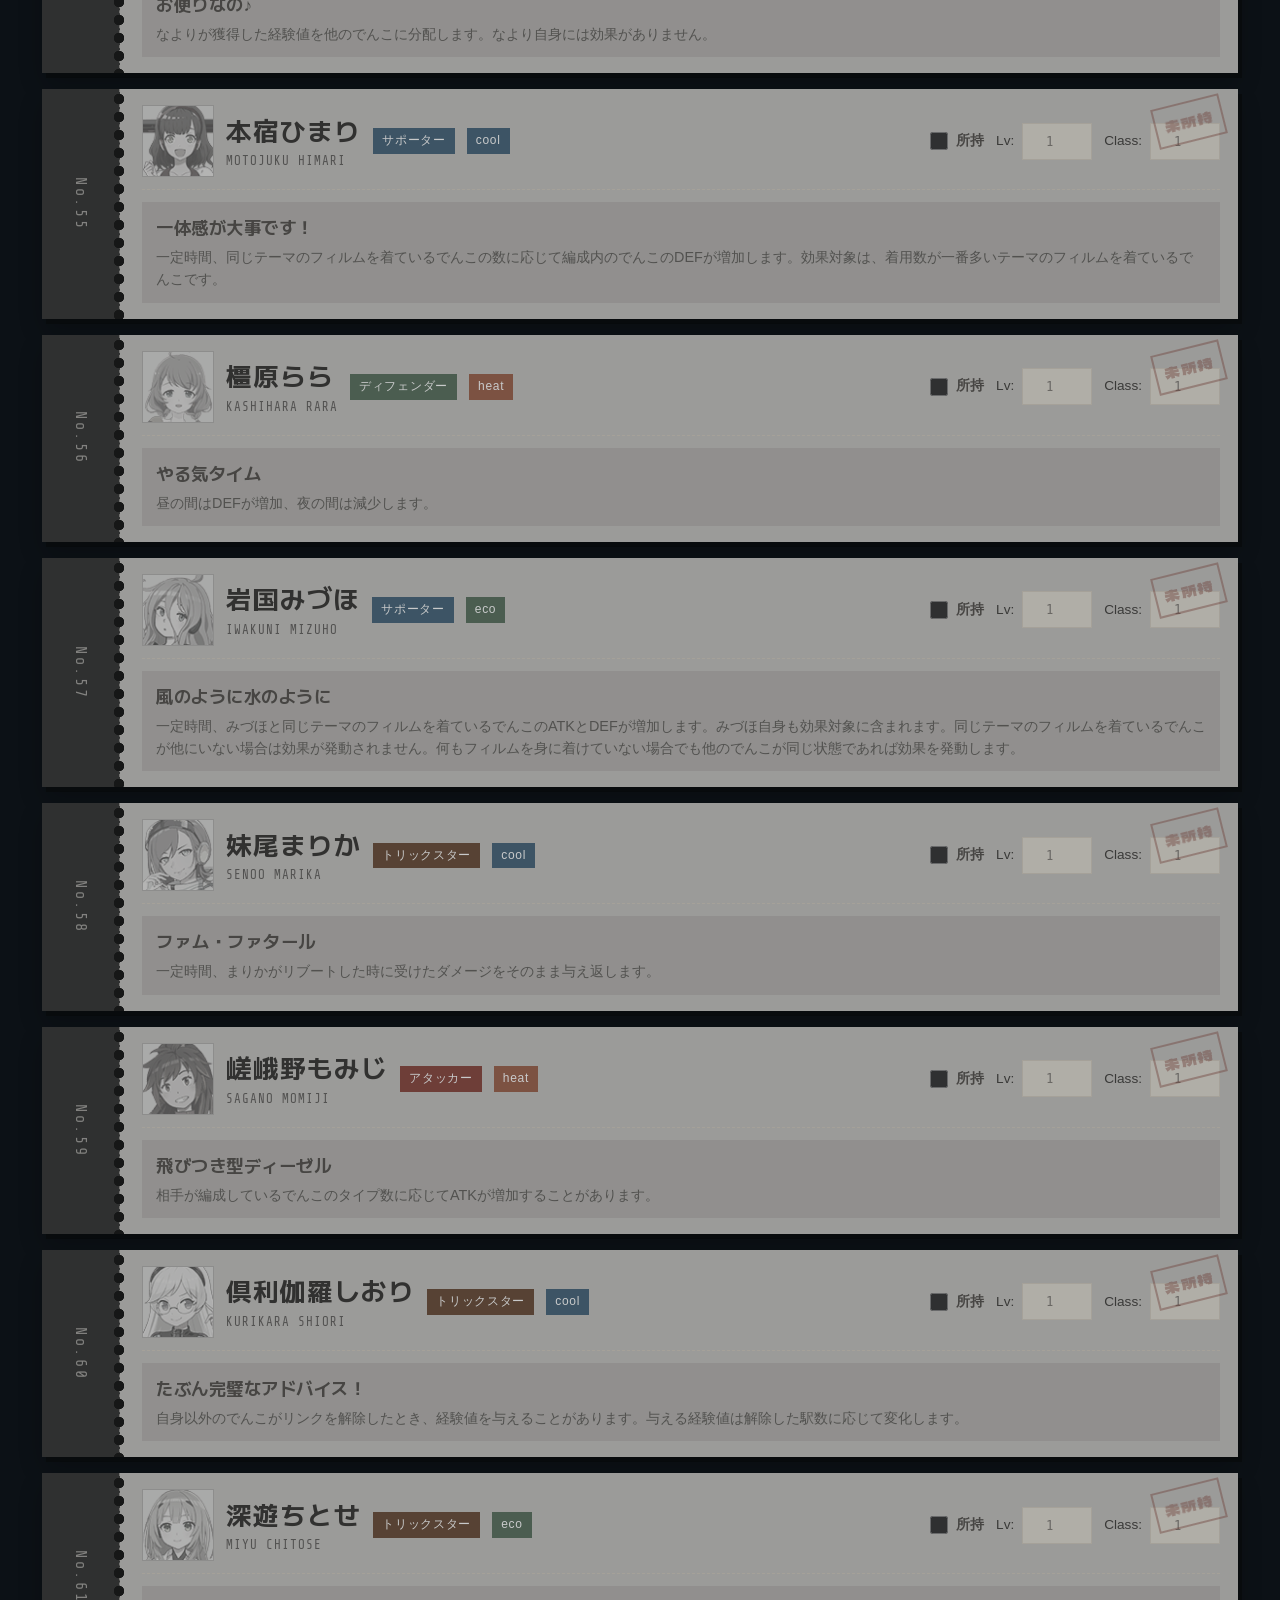
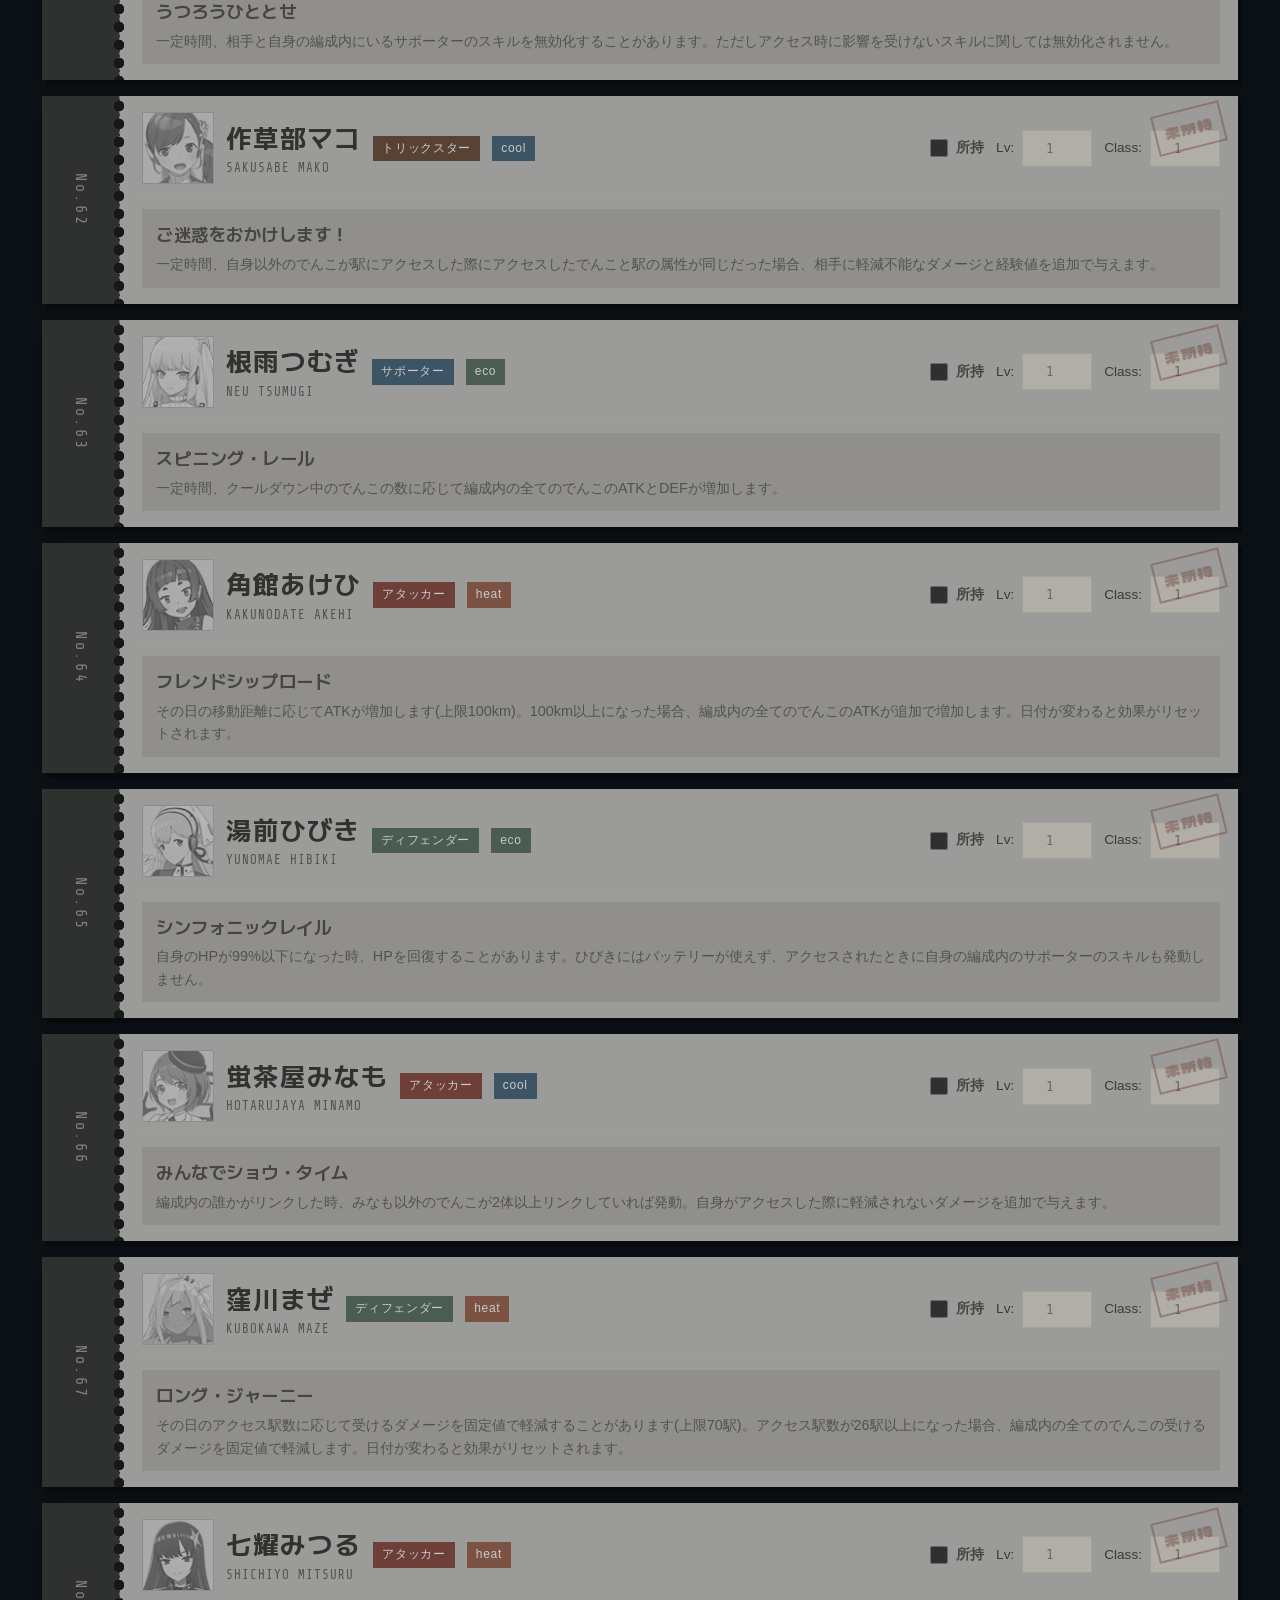
==== commit 75c418a0: "ひめ／ひめぎ画像の対応修正と所持表示の視認性を改善する。 Co-authored-by: Cursor <cursoragent@cursor.com>" ====
--- a/index.html
+++ b/index.html
@@ -27,18 +27,12 @@
                         <h1>駅メモ！でんこ管理</h1>
                     </div>
                 </div>
-                <p class="header-lead">所持状況とレベルを、乗車券のように並べて管理する</p>
+                <p class="header-lead">所持状況とレベルを並べて管理する</p>
                 <nav class="page-nav">
                     <a href="nekopanchi.html" class="btn btn-info">ねこぱんち計算機</a>
                 </nav>
             </div>
             <span class="board-live"><i></i> NOW BOARDING</span>
-            <div class="notice">
-                <div>
-                    <strong>重要:</strong> このアプリケーションはHTTPサーバー経由でアクセスしてください。
-                    <br><small>ファイルを直接開くと denko_data.json が読み込めません。</small>
-                </div>
-            </div>
         </header>
 
         <!-- コントロールパネル -->
--- a/styles.css
+++ b/styles.css
@@ -253,7 +253,7 @@
     display: inline-block;
 }
 
-/* ホーム放送（注意書き） */
+/* 注意書き */
 .notice {
     grid-column: 1 / -1;
     display: flex;
@@ -267,7 +267,7 @@
 }
 
 .notice::before {
-    content: "放送";
+    content: "注意";
     flex-shrink: 0;
     font-family: var(--font-mono);
     letter-spacing: 0.12em;
@@ -495,12 +495,112 @@
     color: var(--ticket-ink);
     box-shadow: var(--shadow-ticket);
     position: relative;
-    transition: transform 0.25s ease, box-shadow 0.25s ease;
+    transition: transform 0.25s ease, box-shadow 0.25s ease, background 0.2s ease, opacity 0.2s ease, filter 0.2s ease;
+}
+
+/* 所持: 鮮明な乗車券＋緑の縁取り */
+.denko-item.owned {
+    background: #f5eedc;
+    box-shadow:
+        inset 4px 0 0 var(--signal-green),
+        var(--shadow-ticket);
+}
+
+.denko-item.owned .ticket-stub {
+    background: #1b1712;
+    color: var(--amber);
+}
+
+.denko-item.owned .denko-id {
+    color: var(--amber);
+}
+
+/* 未所持: 彩度を落として「まだ持っていない」印象を強調 */
+.denko-item.not-owned {
+    background: #c8c4bb;
+    color: #4a4740;
+    opacity: 0.78;
+    box-shadow:
+        inset 4px 0 0 #7a756c,
+        4px 5px 0 #080b0e,
+        0 12px 24px rgba(0, 0, 0, 0.28);
+    filter: saturate(0.45);
+}
+
+.denko-item.not-owned:hover {
+    opacity: 0.9;
+    filter: saturate(0.55);
+}
+
+.denko-item.not-owned .ticket-stub {
+    background: #3a3a38;
+    color: #a8a49a;
+    border-right-color: #9a958c;
+}
+
+.denko-item.not-owned .denko-id {
+    color: #a8a49a;
+}
+
+.denko-item.not-owned .ticket-stub::after {
+    background: radial-gradient(circle at 7px 10px, #1a1a18 5px, transparent 5.5px) 0 0 / 14px 18px;
+}
+
+.denko-item.not-owned .denko-name {
+    color: #3f3c36;
+}
+
+.denko-item.not-owned .denko-name-en {
+    color: #6a6660;
+}
+
+.denko-item.not-owned .denko-portrait {
+    filter: grayscale(0.9);
+    opacity: 0.55;
+    background: #ebe8e0;
+    border-color: #a8a49a;
+    box-shadow: none;
+}
+
+.denko-item.not-owned .skill-name {
+    color: #5c564c;
+}
+
+.denko-item.not-owned .skill-effect {
+    color: #6a655c;
+}
+
+.denko-item.not-owned .skill-info {
+    background: rgba(27, 23, 18, 0.08);
+}
+
+.denko-item.not-owned .ownership-control label {
+    color: #5c564c;
+    font-weight: 700;
+}
+
+.denko-item.owned .ownership-control label {
+    color: var(--signal-green);
+    font-weight: 700;
 }
 
 .denko-item:hover {
     transform: translateY(-4px) rotate(-0.25deg);
     box-shadow: 8px 12px 0 #080b0e, 0 22px 40px rgba(0, 0, 0, 0.45);
+}
+
+.denko-item.owned:hover {
+    box-shadow:
+        inset 4px 0 0 var(--signal-green),
+        8px 12px 0 #080b0e,
+        0 22px 40px rgba(0, 0, 0, 0.45);
+}
+
+.denko-item.not-owned:hover {
+    box-shadow:
+        inset 4px 0 0 #7a756c,
+        6px 8px 0 #080b0e,
+        0 16px 28px rgba(0, 0, 0, 0.35);
 }
 
 .denko-list .denko-item:nth-child(-n+12) {
@@ -582,15 +682,16 @@
     pointer-events: none;
     opacity: 0.42;
     border: 2px solid currentColor;
+    z-index: 3;
 }
 
 .denko-item.owned .ticket-body::after {
-    content: "乗車済";
+    content: "所持";
     color: var(--signal-green);
 }
 
 .denko-item.not-owned .ticket-body::after {
-    content: "未乗車";
+    content: "未所持";
     color: var(--signal-red);
 }
 
